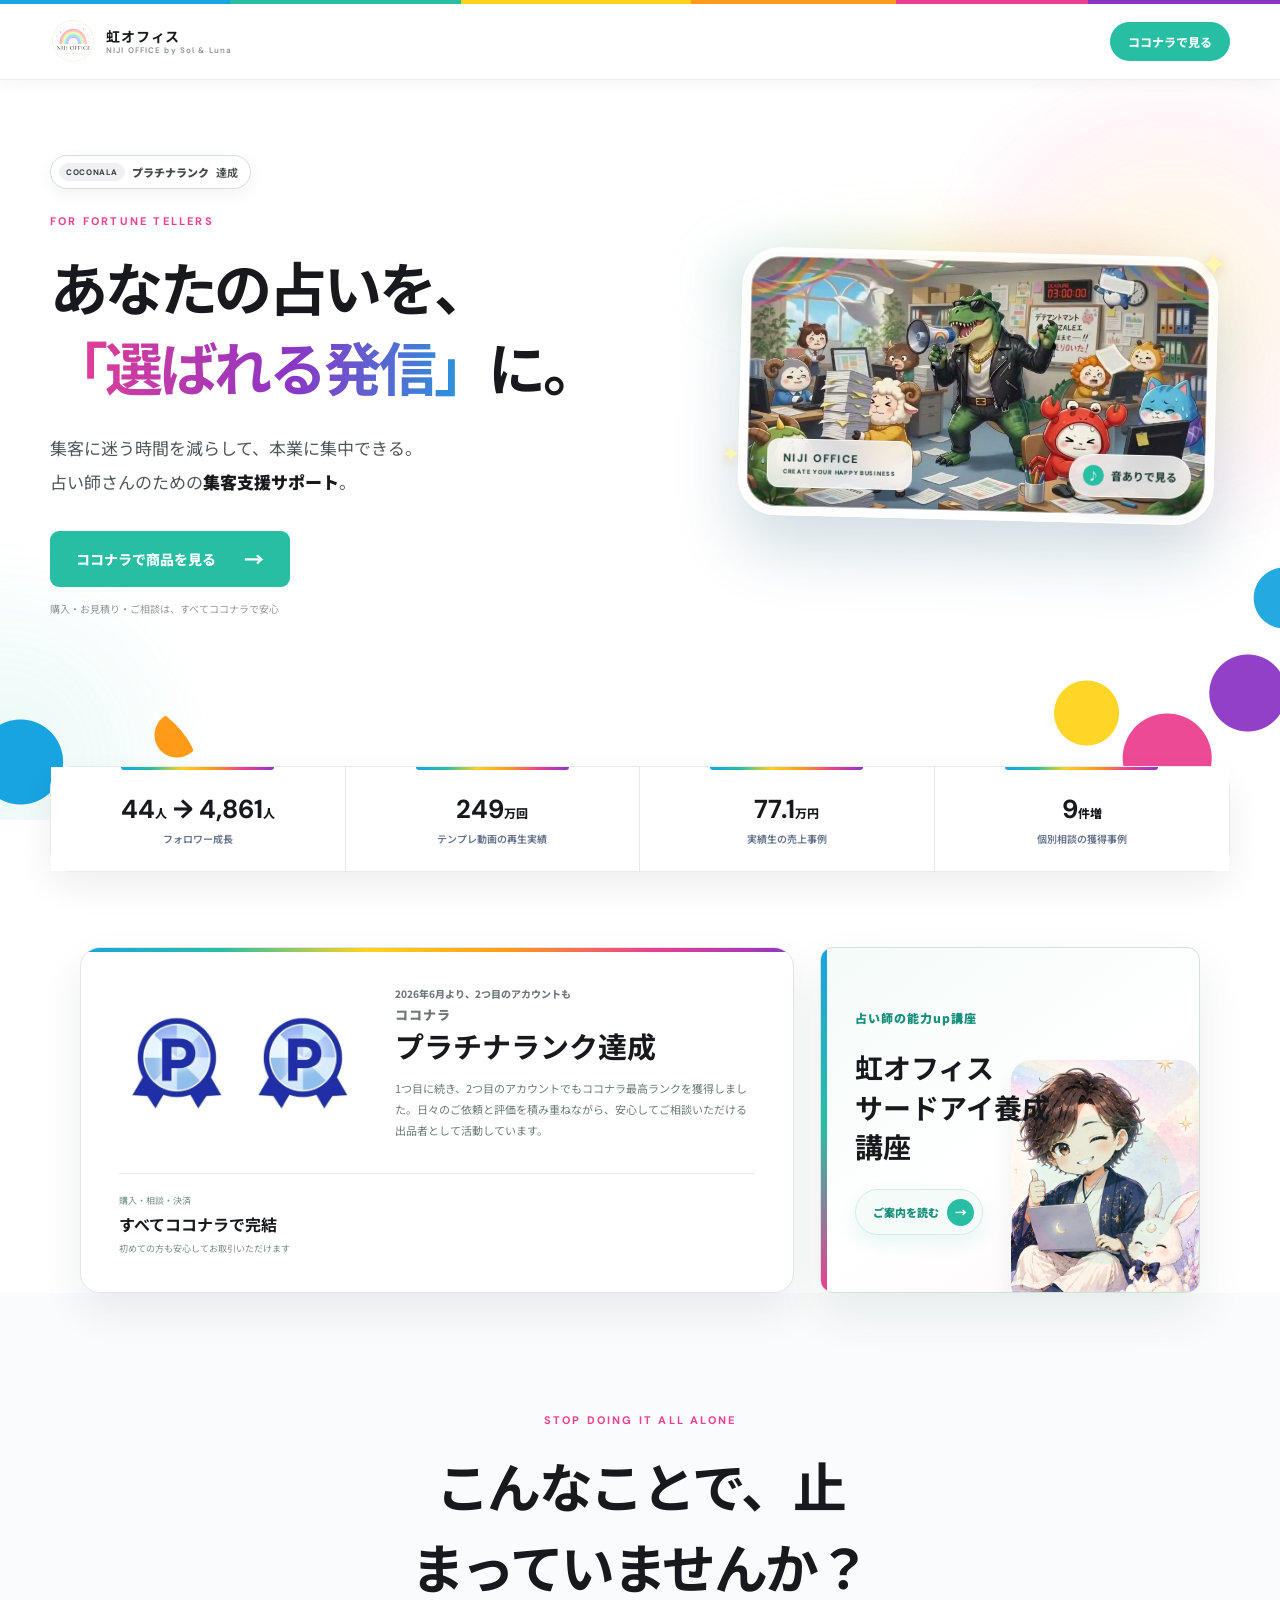
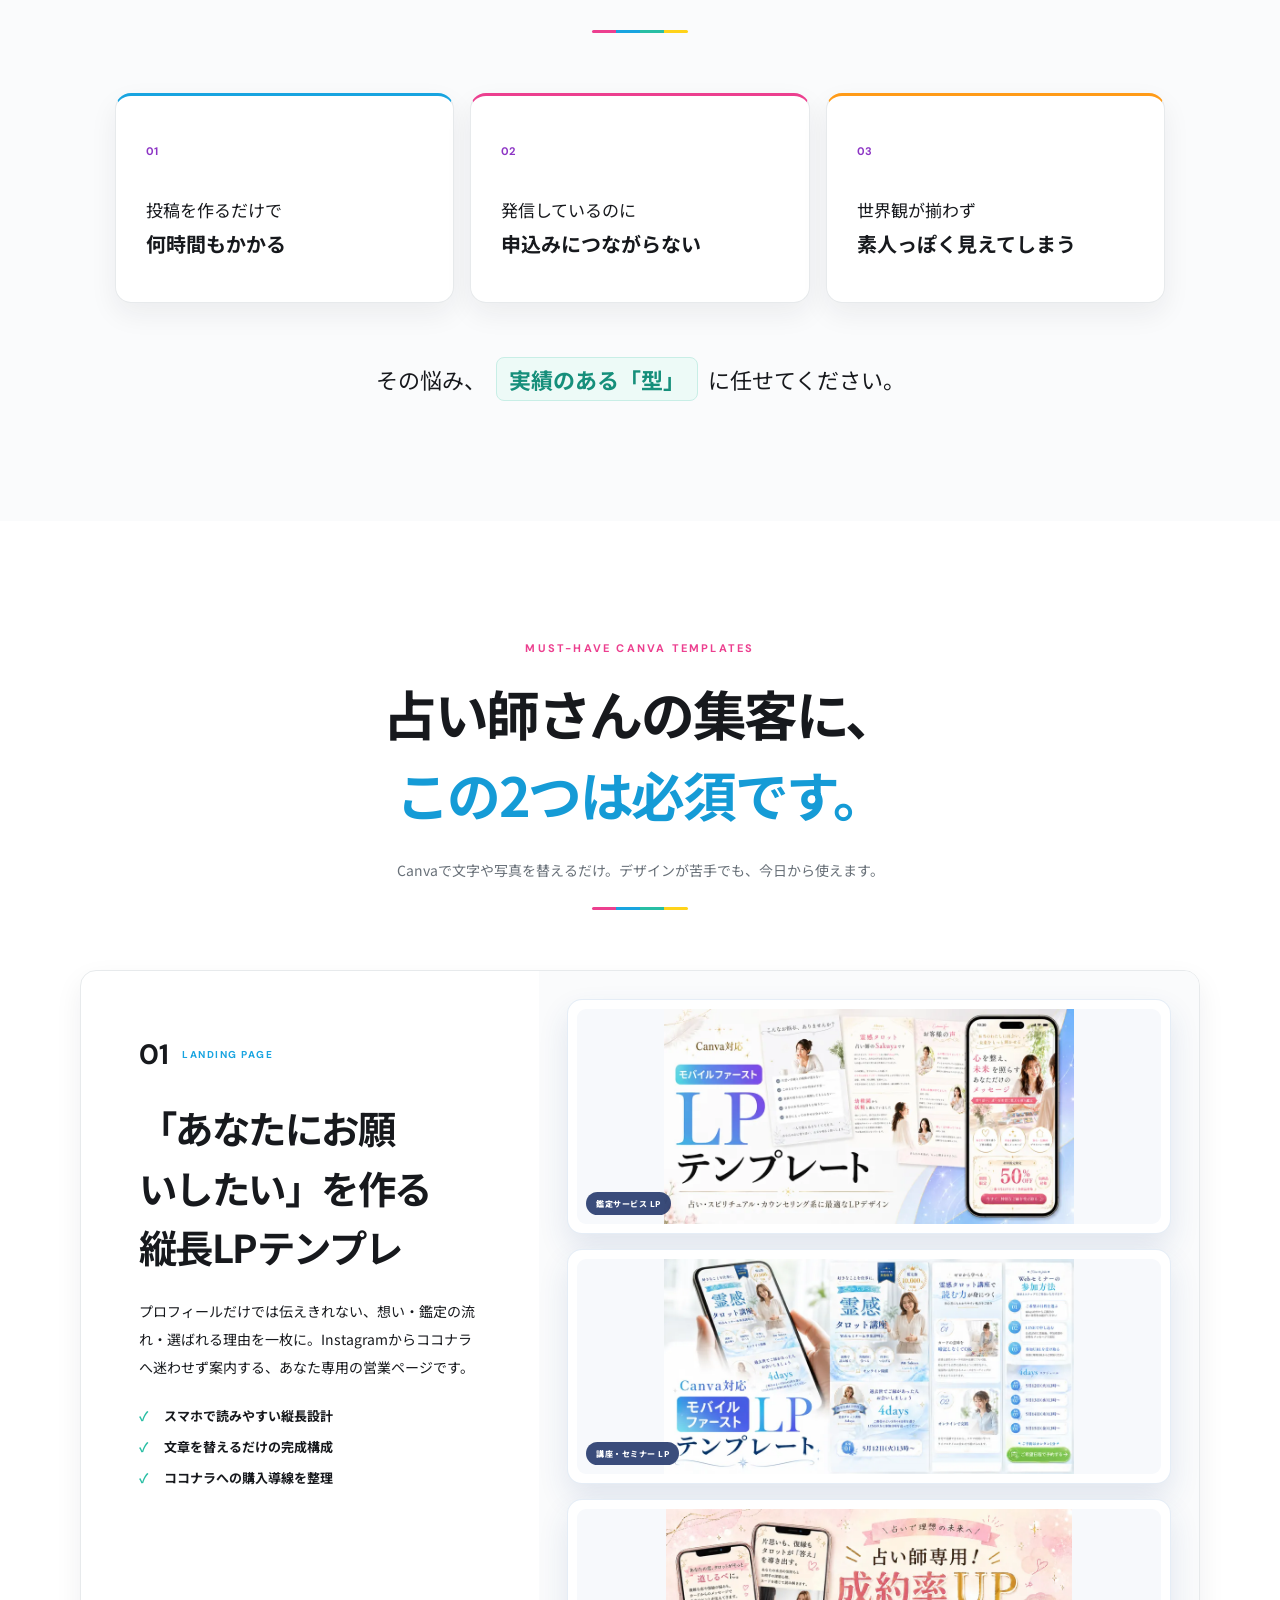
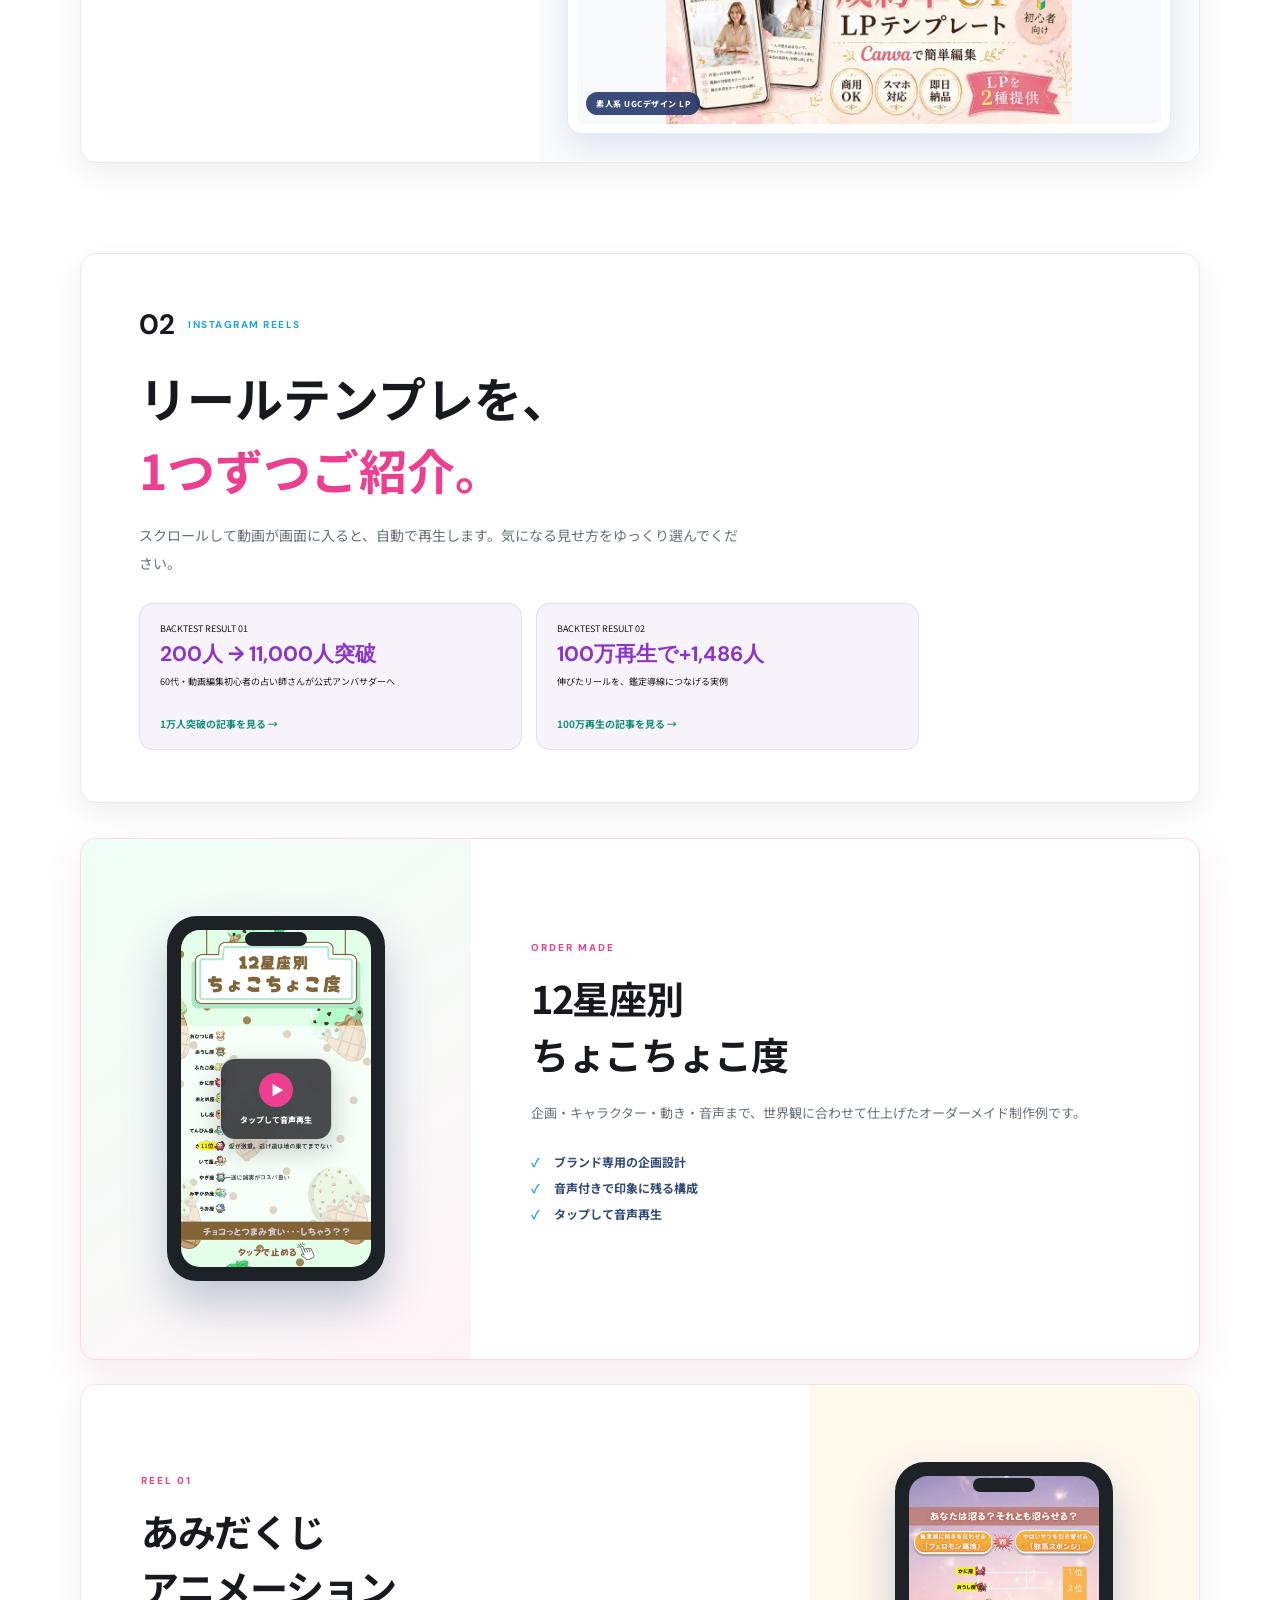
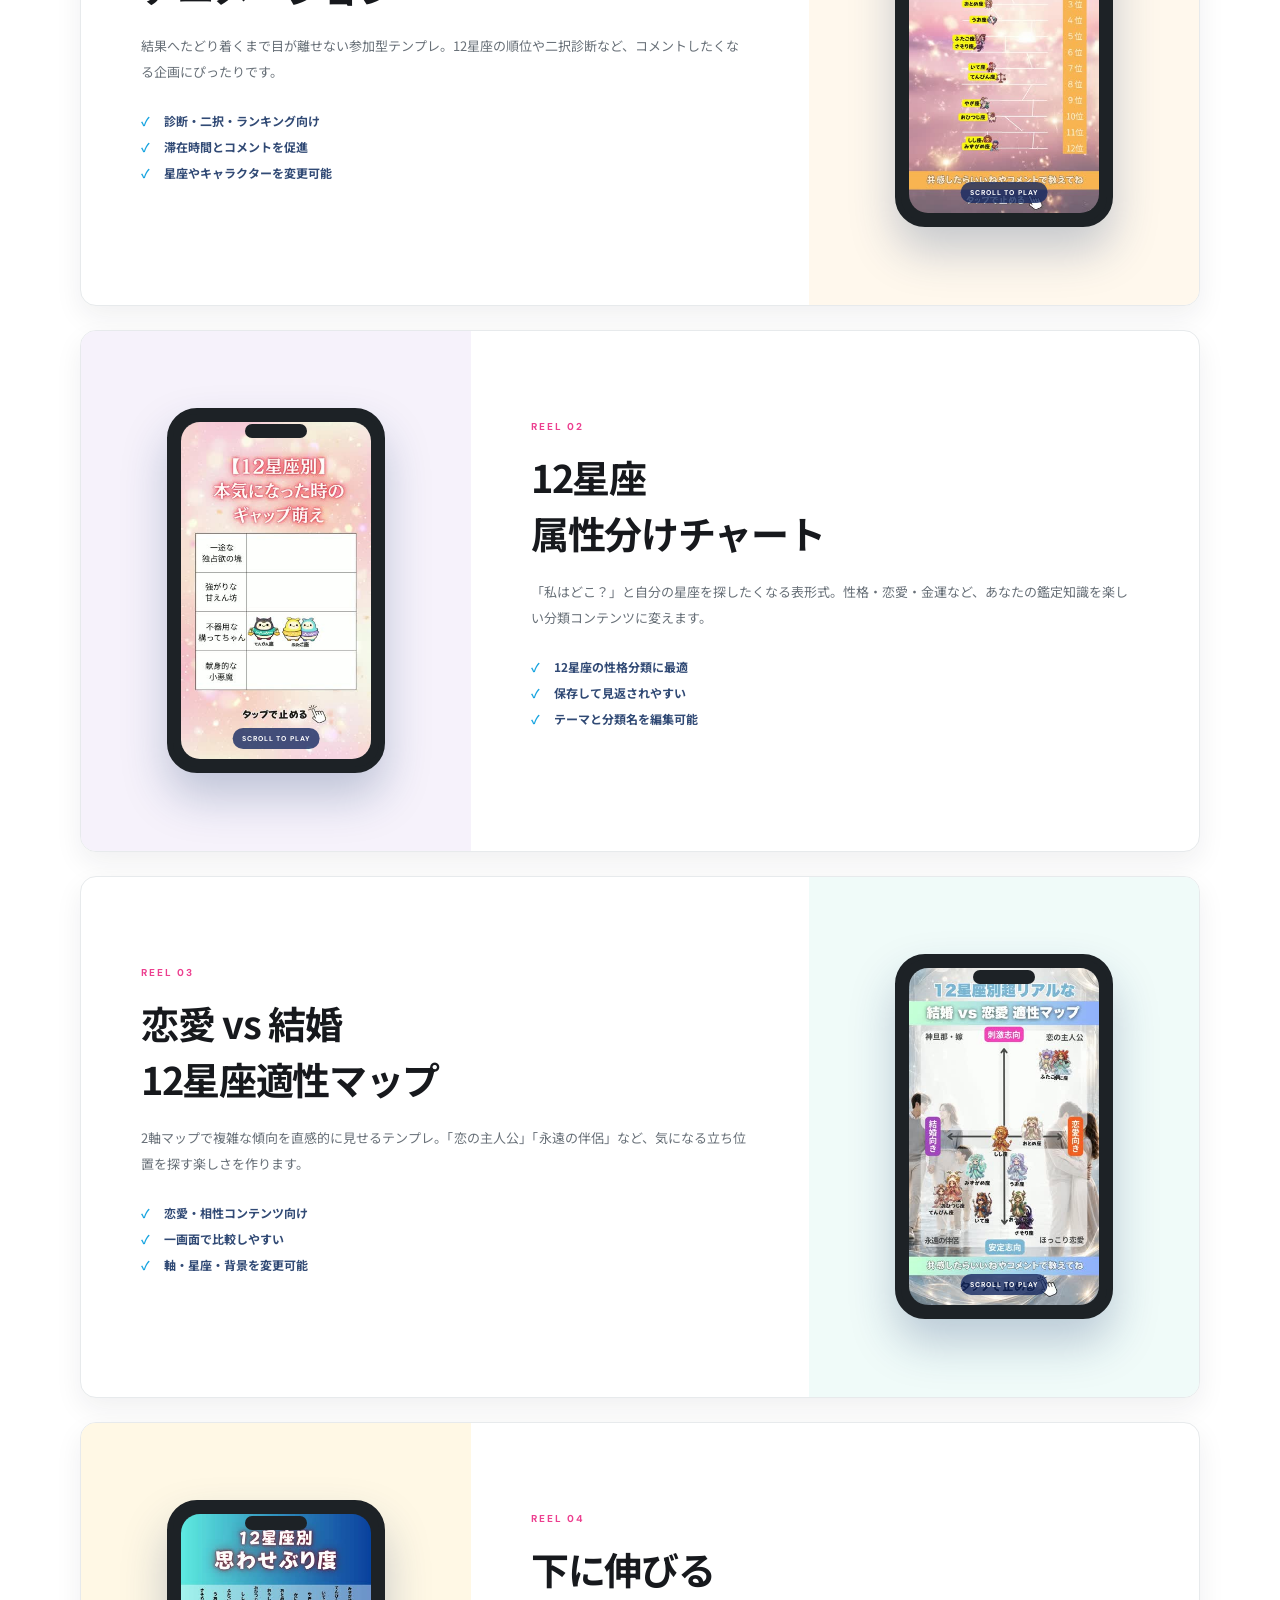
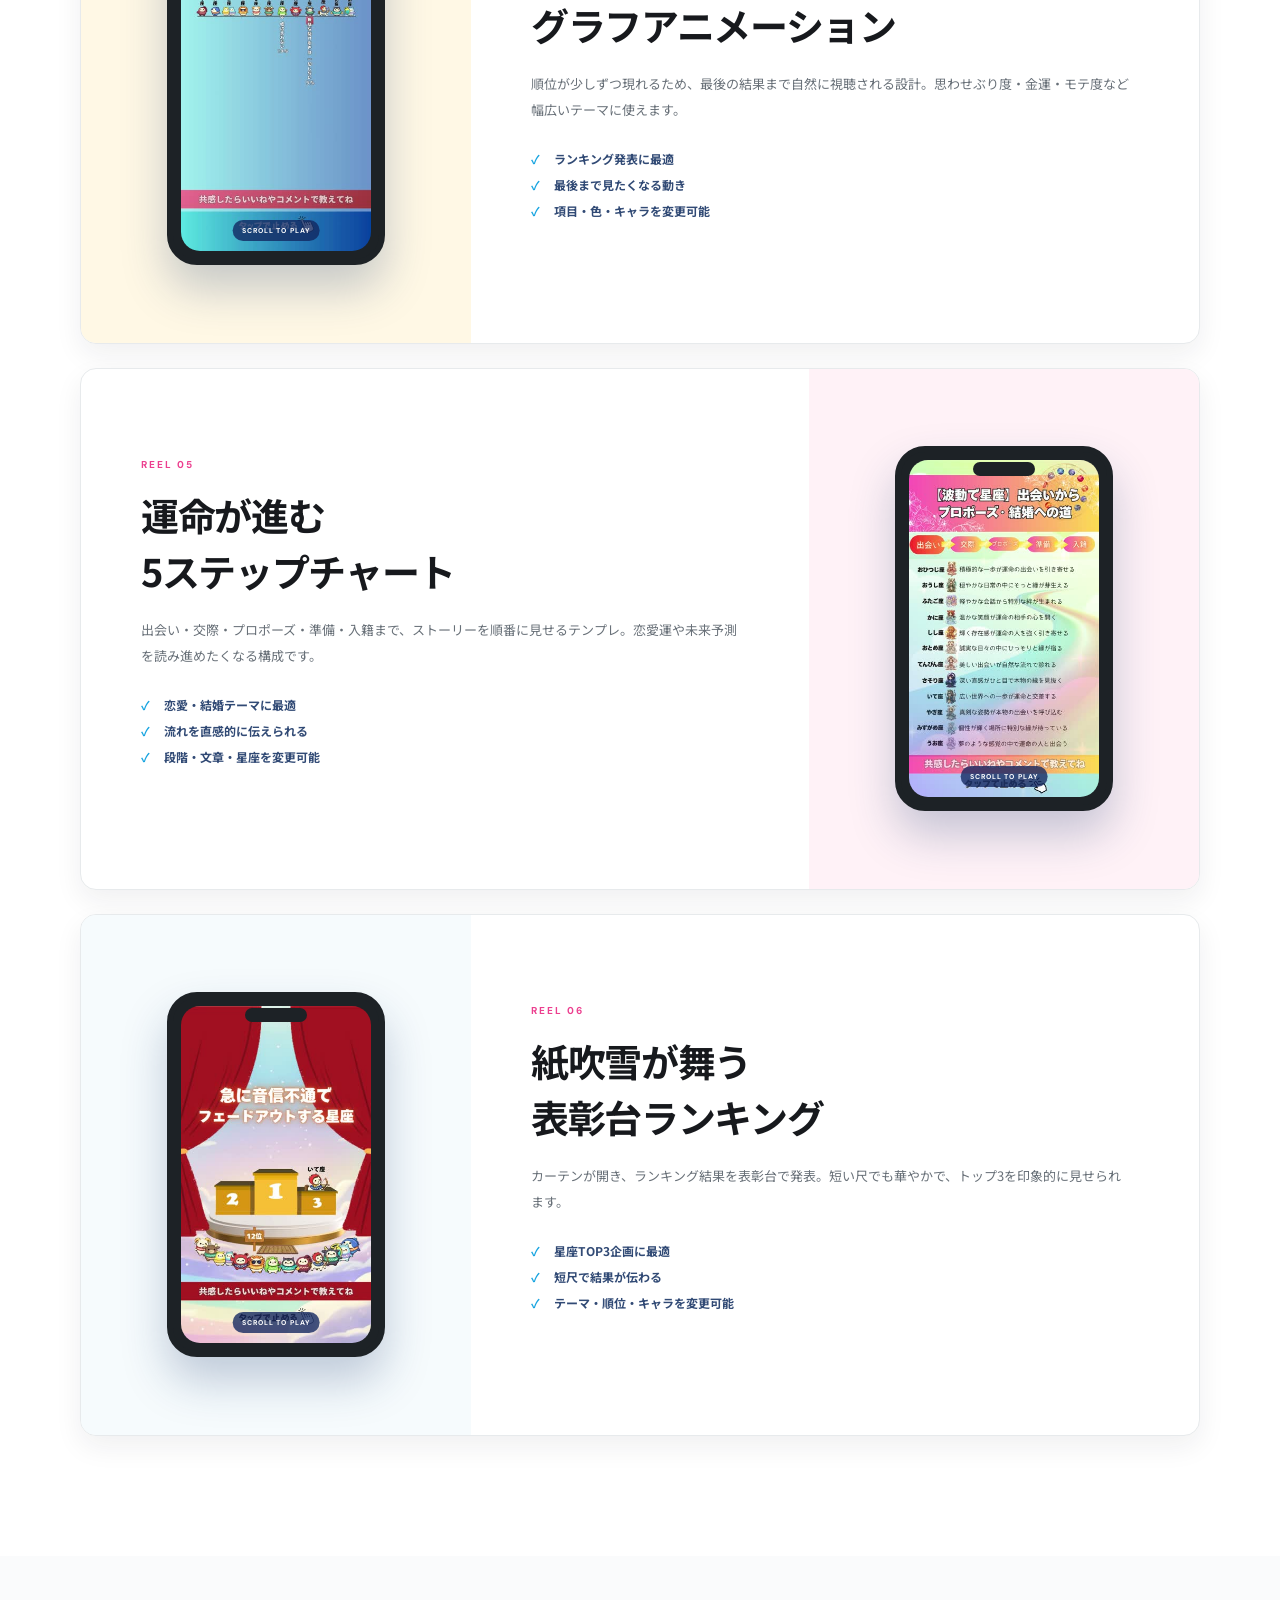
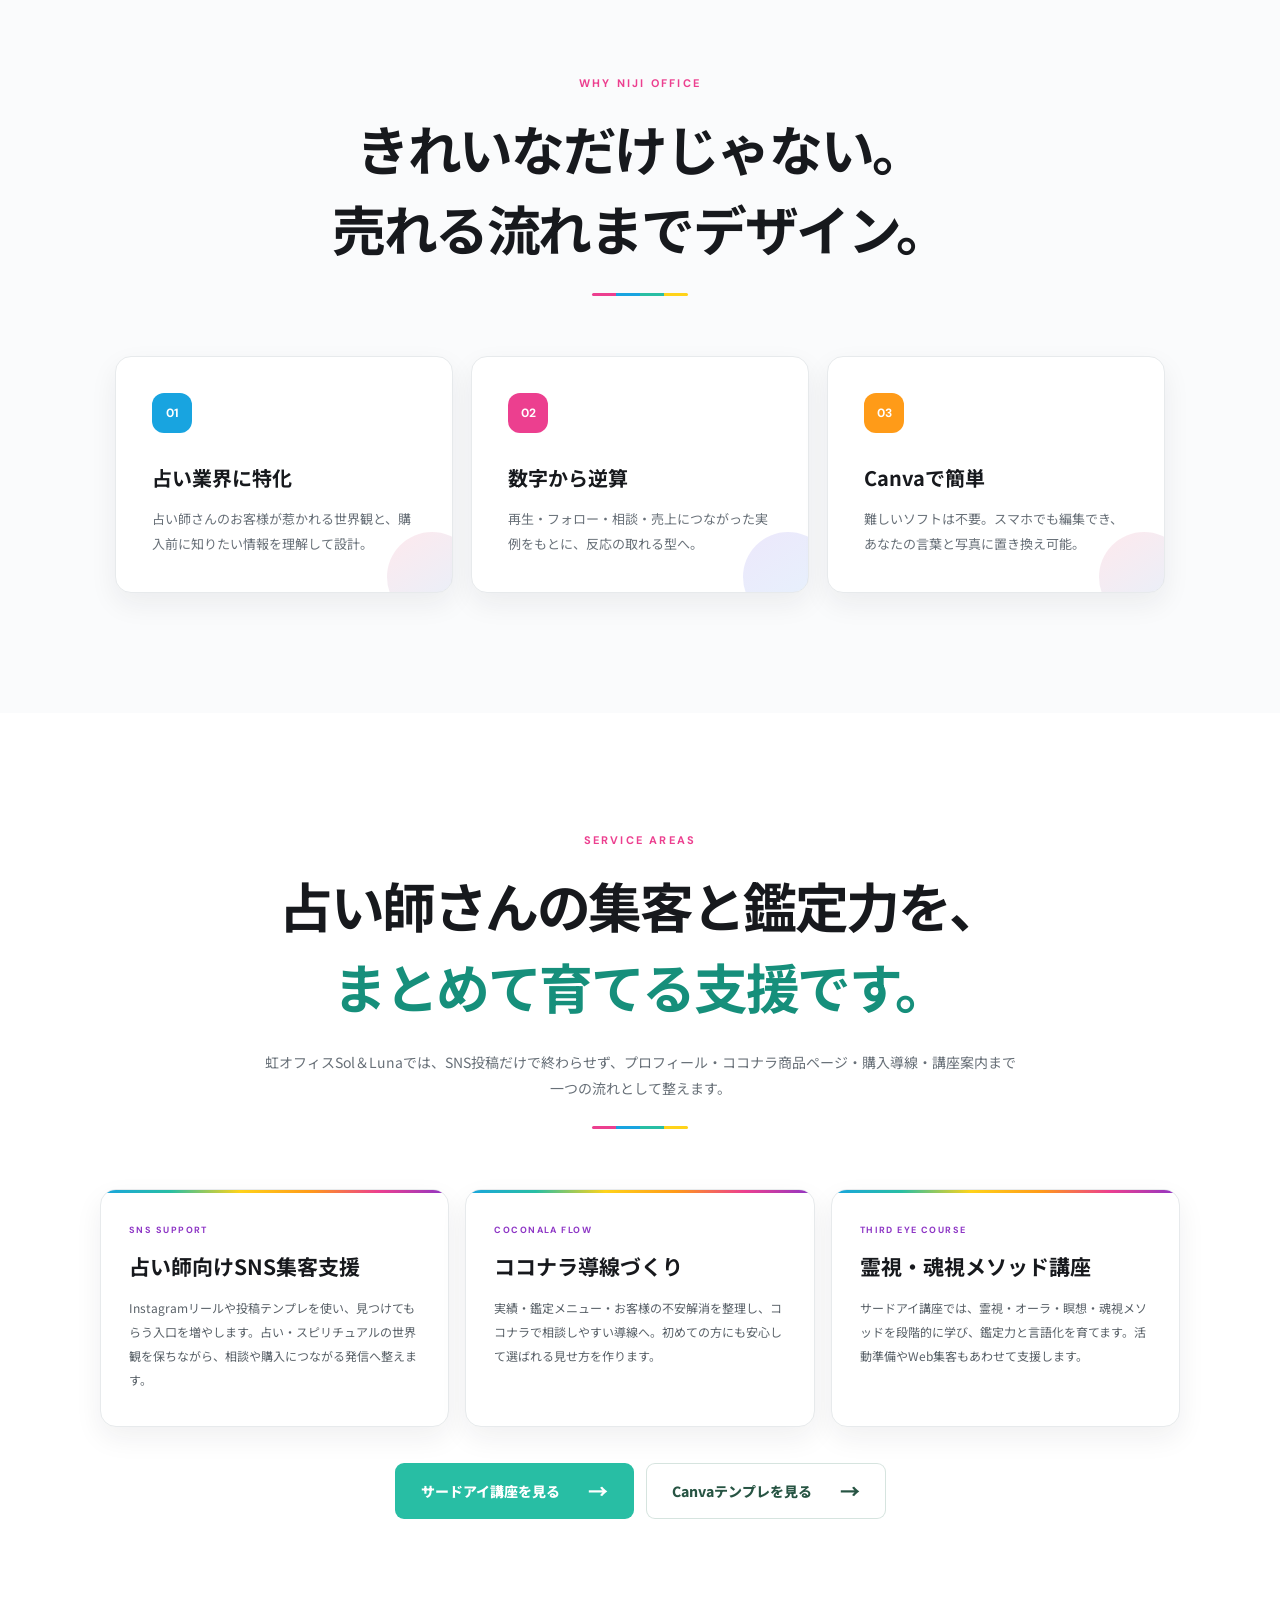
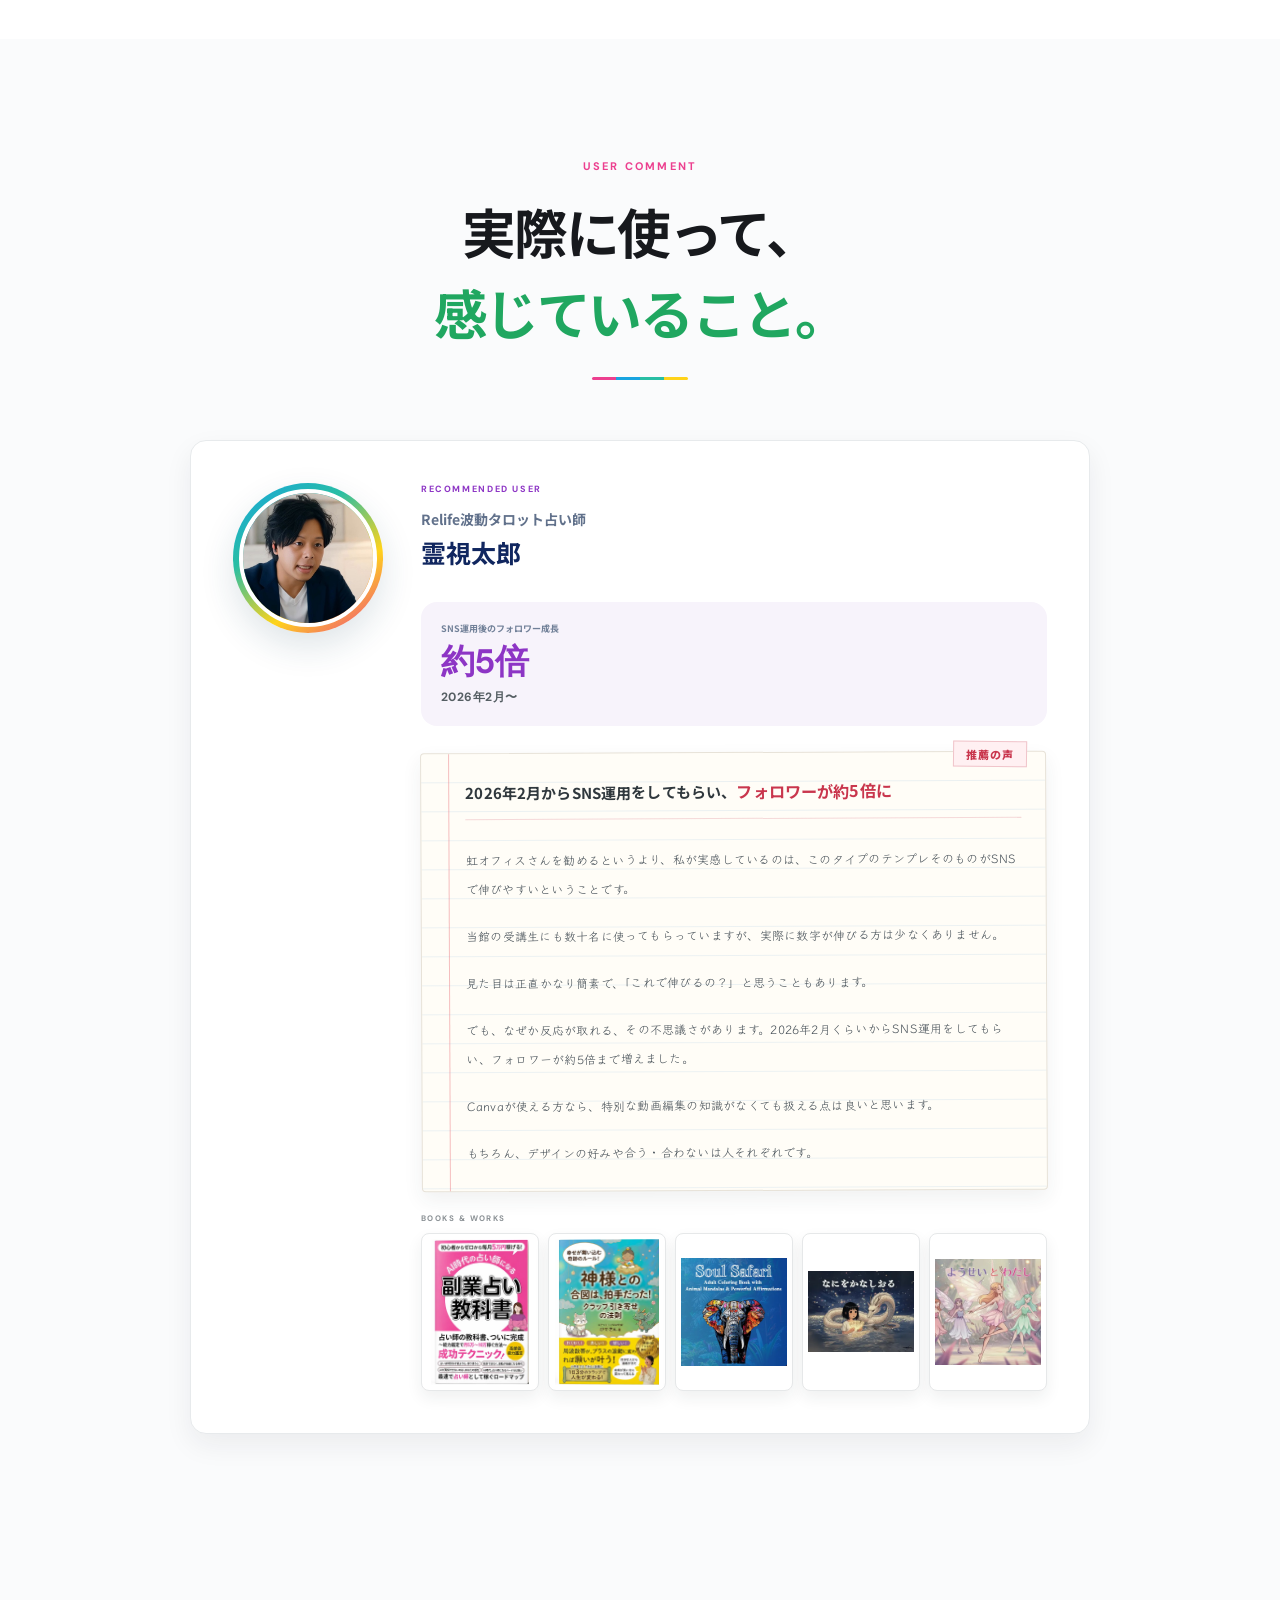
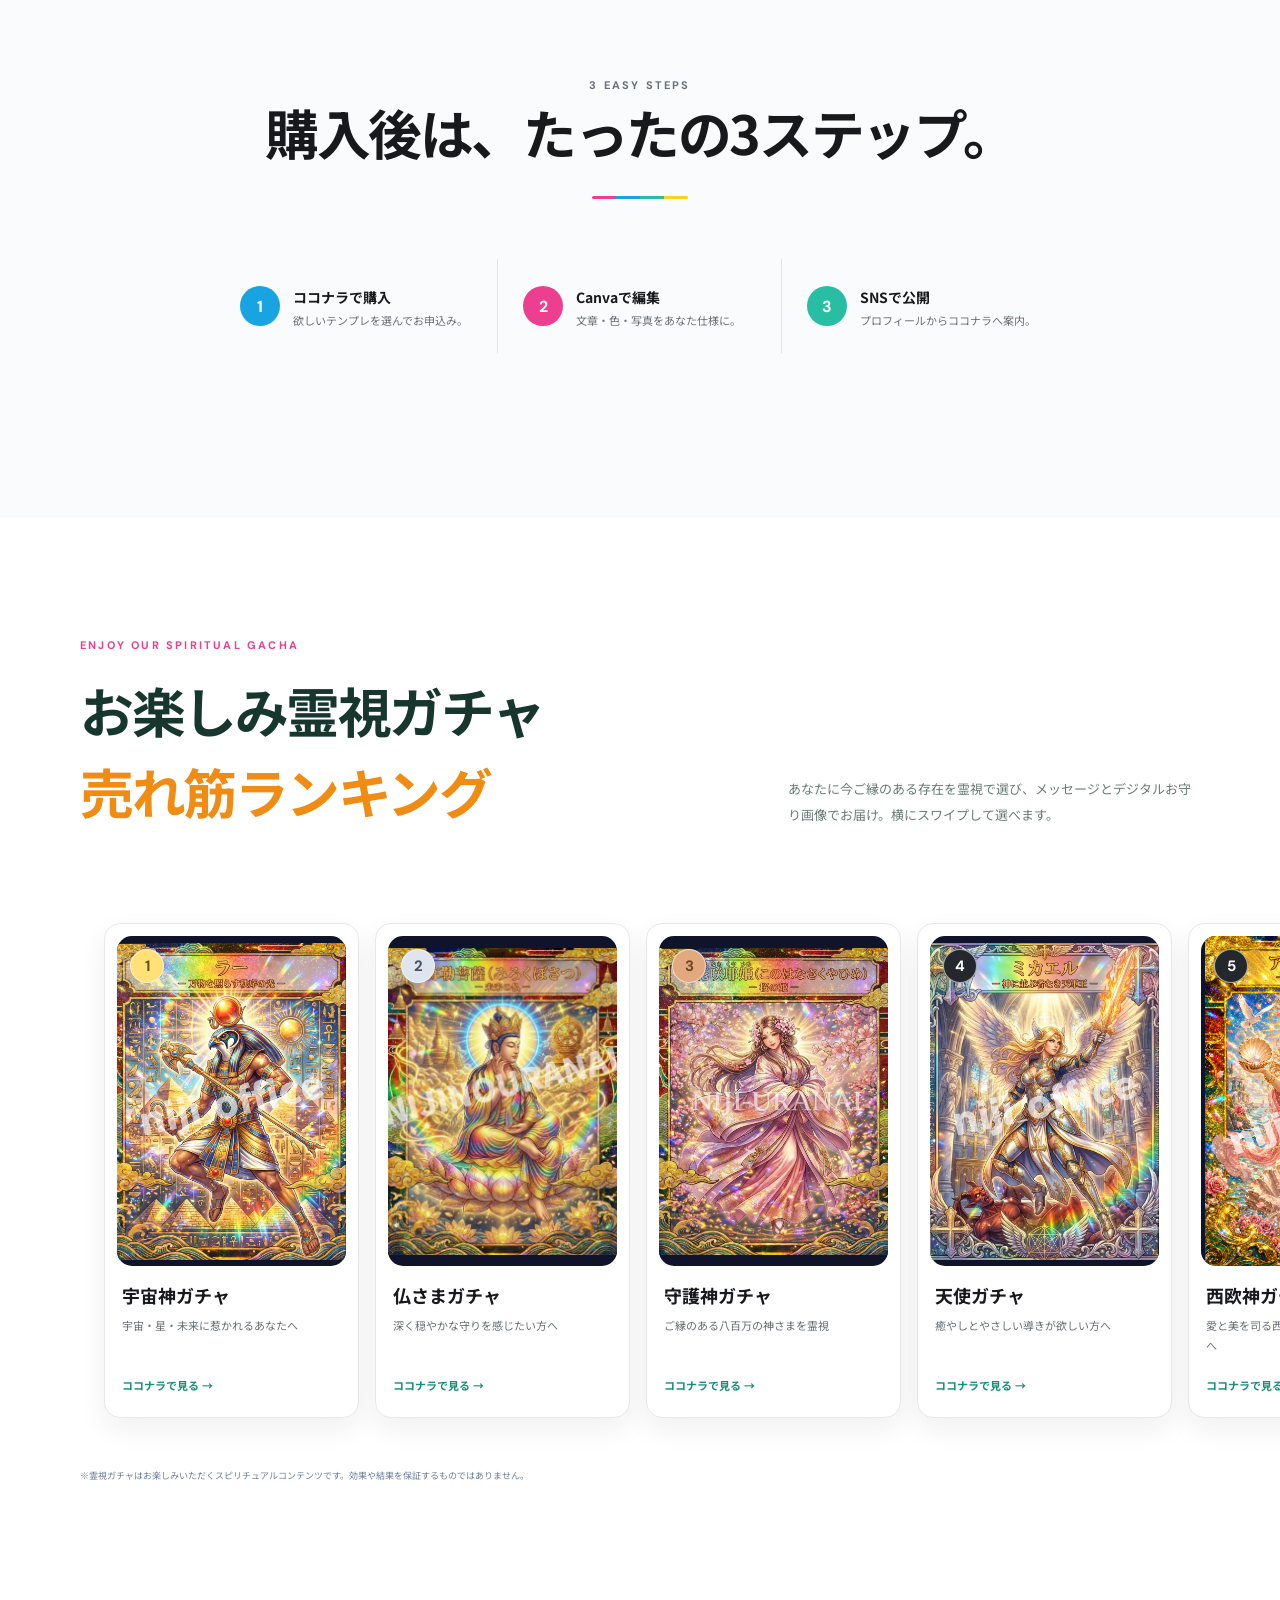
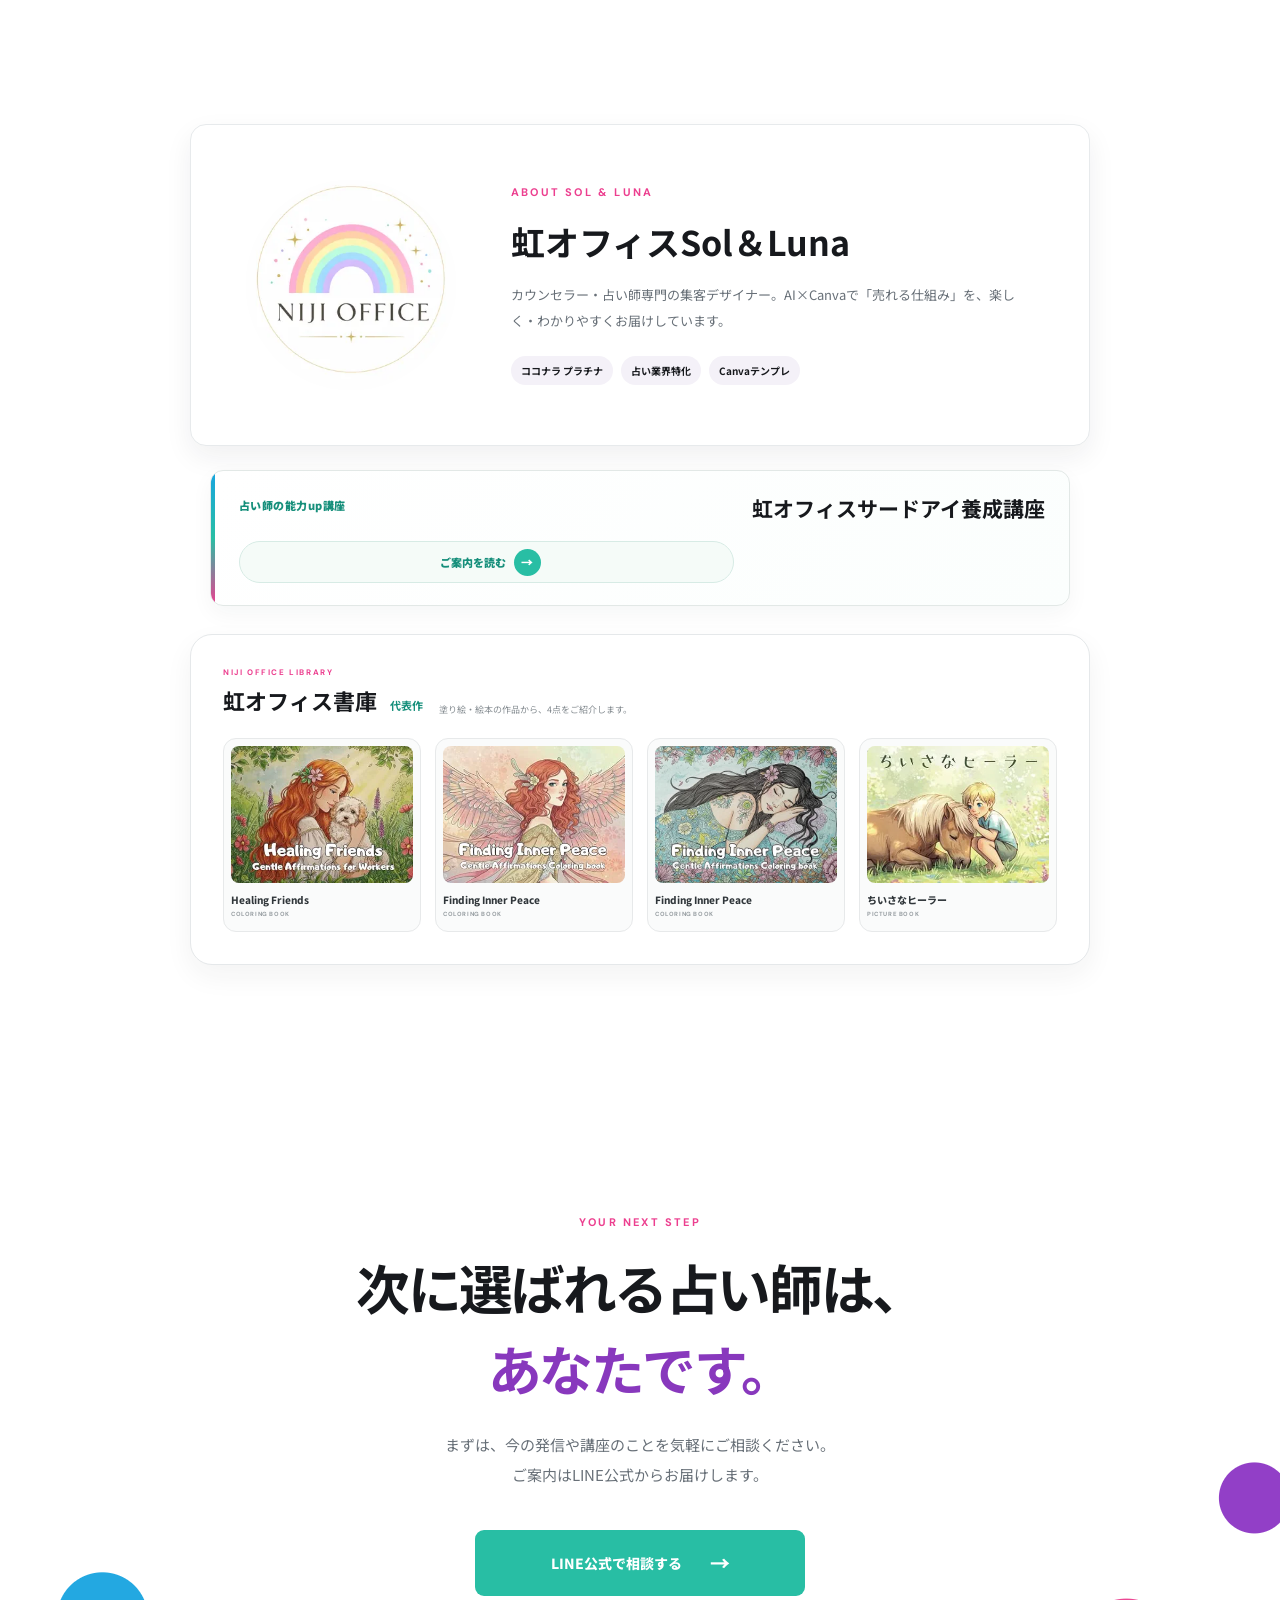
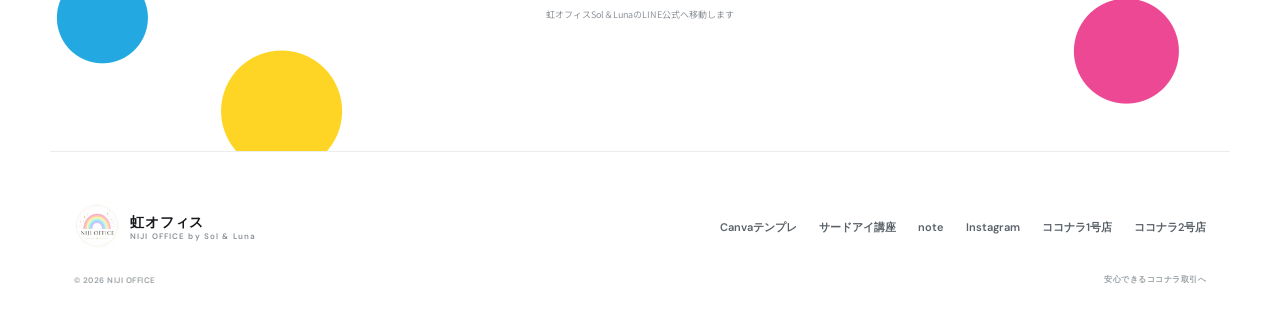
==== index.html @ c4098656 "Add Sol illustration to course card" ====
<!doctype html>
<html lang="ja">
<head>
  <meta charset="UTF-8">
  <meta name="viewport" content="width=device-width, initial-scale=1, viewport-fit=cover">
  <meta name="description" content="占い師・カウンセラー向けに、ココナラ導線、SNSリール、Canvaテンプレ、霊視ガチャ、サードアイ講座まで支援する虹オフィスSol＆Lunaの公式サイト。">
  <meta name="theme-color" content="#28bea4">
  <link rel="canonical" href="https://nijioffice0104.github.io/nijioffice-official-site/">
  <meta property="og:title" content="虹オフィスSol＆Luna｜占い師の集客支援・Canvaテンプレ・霊視講座">
  <meta property="og:description" content="占い師さんのSNS集客、ココナラ導線、Canvaテンプレ、霊視ガチャ、サードアイ講座をまとめて案内する虹オフィス公式サイト。">
  <meta property="og:type" content="website">
  <meta property="og:url" content="https://nijioffice0104.github.io/nijioffice-official-site/">
  <meta property="og:site_name" content="虹オフィスSol＆Luna">
  <meta property="og:locale" content="ja_JP">
  <meta property="og:image" content="https://nijioffice0104.github.io/nijioffice-official-site/assets/og-image-v2.png">
  <meta property="og:image:width" content="1200">
  <meta property="og:image:height" content="630">
  <meta property="og:image:alt" content="虹オフィスSol＆Luna｜占い師の集客支援とCanvaテンプレ">
  <meta name="twitter:card" content="summary_large_image">
  <meta name="twitter:title" content="虹オフィスSol＆Luna｜占い師の集客支援・Canvaテンプレ・霊視講座">
  <meta name="twitter:description" content="占い師さんのSNS集客、ココナラ導線、Canvaテンプレ、霊視ガチャ、サードアイ講座を案内します。">
  <meta name="twitter:image" content="https://nijioffice0104.github.io/nijioffice-official-site/assets/og-image-v2.png">
  <title>虹オフィスSol＆Luna｜占い師の集客支援・Canvaテンプレ・霊視講座</title>
  <link rel="icon" href="assets/favicon.png" type="image/png">
  <link rel="apple-touch-icon" href="assets/favicon.png">
  <link rel="manifest" href="site.webmanifest">
  <link rel="preconnect" href="https://fonts.googleapis.com">
  <link rel="preconnect" href="https://fonts.gstatic.com" crossorigin>
  <link href="https://fonts.googleapis.com/css2?family=DM+Sans:wght@600;700&family=Klee+One:wght@400;600&family=Noto+Sans+JP:wght@400;500;600;700;800;900&display=swap" rel="stylesheet">
  <link rel="stylesheet" href="styles.css?v=20260830-11">
  <script defer src="app.js?v=20260623-2"></script>
  <script type="application/ld+json">
  {
    "@context": "https://schema.org",
    "@graph": [
      {
        "@type": "WebSite",
        "@id": "https://nijioffice0104.github.io/nijioffice-official-site/#website",
        "url": "https://nijioffice0104.github.io/nijioffice-official-site/",
        "name": "虹オフィスSol＆Luna",
        "inLanguage": "ja",
        "description": "占い師・カウンセラー向けの集客支援、Canvaテンプレ、霊視ガチャ、サードアイ講座を案内する公式サイトです。",
        "publisher": {
          "@id": "https://nijioffice0104.github.io/nijioffice-official-site/#organization"
        }
      },
      {
        "@type": ["Organization", "ProfessionalService"],
        "@id": "https://nijioffice0104.github.io/nijioffice-official-site/#organization",
        "name": "虹オフィスSol＆Luna",
        "alternateName": "NIJI OFFICE by Sol & Luna",
        "url": "https://nijioffice0104.github.io/nijioffice-official-site/",
        "logo": "https://nijioffice0104.github.io/nijioffice-official-site/assets/niji-office-logo.webp",
        "image": "https://nijioffice0104.github.io/nijioffice-official-site/assets/og-image-v2.png",
        "description": "カウンセラー・占い師専門の集客デザイナー。SNSリール、Canvaテンプレ、ココナラ導線、霊視講座を通じて活動を支援しています。",
        "areaServed": "JP",
        "sameAs": [
          "https://note.com/niji_office",
          "https://www.instagram.com/analia.o.tarot/",
          "https://coconala.com/users/5816432",
          "https://coconala.com/users/1907166"
        ],
        "makesOffer": [
          {
            "@type": "Offer",
            "itemOffered": {
              "@type": "Service",
              "name": "占い師向けCanva集客テンプレート",
              "serviceType": "Canvaテンプレート制作・販売"
            }
          },
          {
            "@type": "Offer",
            "itemOffered": {
              "@type": "Service",
              "name": "占い師向けSNS集客支援",
              "serviceType": "Instagramリール・ココナラ導線支援"
            }
          },
          {
            "@type": "Offer",
            "itemOffered": {
              "@type": "Course",
              "name": "虹オフィスサードアイ養成講座",
              "url": "https://nijioffice0104.github.io/nijioffice-official-site/third-eye-course/"
            }
          }
        ]
      },
      {
        "@type": "BreadcrumbList",
        "@id": "https://nijioffice0104.github.io/nijioffice-official-site/#breadcrumb",
        "itemListElement": [
          {
            "@type": "ListItem",
            "position": 1,
            "name": "TOP",
            "item": "https://nijioffice0104.github.io/nijioffice-official-site/"
          }
        ]
      }
    ]
  }
  </script>
</head>
<body>
  <div class="rainbow-bar" aria-hidden="true"></div>
  <header class="header">
    <a class="brand" href="#top" aria-label="虹オフィスSol＆Luna トップへ">
      <img src="assets/niji-office-logo.webp" alt="">
      <span><strong>虹オフィス</strong><small>NIJI OFFICE by Sol & Luna</small></span>
    </a>
    <a class="header-cta" href="https://coconala.com/users/5816432" target="_blank" rel="noopener">ココナラで見る</a>
  </header>

  <main id="top">
    <section class="hero">
      <div class="aurora aurora-a" aria-hidden="true"></div>
      <div class="aurora aurora-b" aria-hidden="true"></div>
      <div class="hero-inner">
        <div class="hero-copy reveal">
          <div class="rank-pill"><span>COCONALA</span><strong>プラチナランク</strong>達成</div>
          <p class="kicker">FOR FORTUNE TELLERS</p>
          <h1>あなたの占いを、<br><span class="hero-main-line"><em>「選ばれる発信」</em><span class="hero-particle">に。</span></span></h1>
          <p class="hero-lead">集客に迷う時間を減らして、<br class="sp-only">本業に集中できる。<br>占い師さんのための<strong>集客支援サポート</strong>。</p>
          <div class="hero-actions">
            <a class="button button-primary" href="https://coconala.com/users/5816432" target="_blank" rel="noopener">ココナラで商品を見る <span>→</span></a>
          </div>
          <p class="hero-note">購入・お見積り・ご相談は、すべてココナラで安心</p>
        </div>
        <div class="hero-visual hero-art reveal" data-delay="120">
          <div class="hero-art-frame">
            <video class="hero-art-video" autoplay muted loop playsinline preload="auto" poster="assets/hero/niji-office-workroom-video-poster.jpg" aria-label="虹オフィスの仲間たちが制作に取り組む、明るく活気あるワークルーム動画">
              <source src="assets/hero/niji-office-workroom-video.mp4?v=20260623-2" type="video/mp4">
            </video>
            <span class="hero-art-label"><b>NIJI OFFICE</b><small>CREATE YOUR HAPPY BUSINESS</small></span>
            <button class="hero-sound-toggle" type="button" aria-label="ヘッダー動画の音声をオンにする" aria-pressed="false"><span>♪</span><b>音ありで見る</b></button>
          </div>
          <span class="hero-art-spark hero-art-spark-a" aria-hidden="true">✦</span>
          <span class="hero-art-spark hero-art-spark-b" aria-hidden="true">✦</span>
        </div>
      </div>
    </section>

    <section class="proof" aria-label="実績">
      <div><strong>44<small>人</small> → 4,861<small>人</small></strong><span>フォロワー成長</span></div>
      <div><strong>249<small>万回</small></strong><span>テンプレ動画の再生実績</span></div>
      <div><strong>77.1<small>万円</small></strong><span>実績生の売上事例</span></div>
      <div><strong>9<small>件増</small></strong><span>個別相談の獲得事例</span></div>
    </section>

    <div class="platinum-course-layout">
      <section class="platinum-trust reveal" aria-label="ココナラ プラチナランク実績">
        <div class="platinum-badges" aria-label="ココナラ プラチナランクを2アカウントで達成">
          <div class="platinum-mark"><img src="assets/platinum/coconala-platinum-badge.jpg" alt="1つ目のアカウントのココナラ プラチナランクバッジ"></div>
          <div class="platinum-mark"><img src="assets/platinum/coconala-platinum-badge.jpg" alt="2つ目のアカウントのココナラ プラチナランクバッジ"></div>
        </div>
        <div class="platinum-copy"><p>2026年6月より、2つ目のアカウントも</p><h2><small>ココナラ</small><strong>プラチナランク達成</strong></h2><span>1つ目に続き、2つ目のアカウントでもココナラ最高ランクを獲得しました。日々のご依頼と評価を積み重ねながら、安心してご相談いただける出品者として活動しています。</span></div>
        <div class="platinum-route"><span>購入・相談・決済</span><strong>すべてココナラで完結</strong><small>初めての方も安心してお取引いただけます</small></div>
      </section>

      <a class="course-announce course-announce-after-platinum reveal" href="third-eye-course/" aria-label="虹オフィスサードアイ養成講座のご案内を読む">
        <span>占い師の能力up講座</span>
        <strong>虹オフィス<br>サードアイ養成講座</strong>
        <img class="course-announce-illustration" src="assets/illustrations/sol-course-card.png" alt="" loading="lazy" aria-hidden="true">
        <b><small>ご案内を読む</small><i>→</i></b>
      </a>
    </div>

    <section class="section problem">
      <div class="section-title reveal">
        <p class="kicker">STOP DOING IT ALL ALONE</p>
        <h2>こんなことで、<br class="sp-only">止まっていませんか？</h2>
      </div>
      <div class="problem-list">
        <article class="reveal"><span>01</span><p>投稿を作るだけで<br><strong>何時間もかかる</strong></p></article>
        <article class="reveal" data-delay="60"><span>02</span><p>発信しているのに<br><strong>申込みにつながらない</strong></p></article>
        <article class="reveal" data-delay="120"><span>03</span><p>世界観が揃わず<br><strong>素人っぽく見えてしまう</strong></p></article>
      </div>
      <div class="answer reveal"><span>その悩み、</span><strong>実績のある「型」</strong><span>に任せてください。</span></div>
    </section>

    <section class="section templates" id="templates">
      <div class="section-title reveal">
        <p class="kicker">MUST-HAVE CANVA TEMPLATES</p>
        <h2>占い師さんの集客に、<br><span>この2つは必須です。</span></h2>
        <p>Canvaで文字や写真を替えるだけ。デザインが苦手でも、今日から使えます。</p>
      </div>

      <article class="product product-lp reveal">
        <div class="product-copy">
          <p class="product-no">01 <span>LANDING PAGE</span></p>
          <h3>「あなたにお願いしたい」を作る<br><em>縦長LPテンプレ</em></h3>
          <p>プロフィールだけでは伝えきれない、想い・鑑定の流れ・選ばれる理由を一枚に。Instagramからココナラへ迷わせず案内する、あなた専用の営業ページです。</p>
          <ul><li>スマホで読みやすい縦長設計</li><li>文章を替えるだけの完成構成</li><li>ココナラへの購入導線を整理</li></ul>
        </div>
        <div class="product-visual lp-showcase">
          <figure><img src="assets/lp/fortune-lp-template.webp" alt="占い・スピリチュアル向けCanva LPテンプレート実例" loading="lazy"><figcaption>鑑定サービス LP</figcaption></figure>
          <figure><img src="assets/lp/course-lp-template.webp" alt="霊感タロット講座向けCanva LPテンプレート実例" loading="lazy"><figcaption>講座・セミナー LP</figcaption></figure>
          <figure><img src="assets/lp/ugc-lp-template.webp" alt="初心者向けの素人系UGCデザインLPテンプレート実例" loading="lazy"><figcaption>素人系 UGCデザイン LP</figcaption></figure>
        </div>
      </article>

      <div class="reel-intro reveal">
        <p class="product-no">02 <span>INSTAGRAM REELS</span></p>
        <h3>リールテンプレを、<br><em>1つずつご紹介。</em></h3>
        <p>スクロールして動画が画面に入ると、自動で再生します。気になる見せ方をゆっくり選んでください。</p>
        <div class="case-grid">
          <a class="case" href="https://note.com/niji_office/n/n86a67767d61f" target="_blank" rel="noopener"><small>BACKTEST RESULT 01</small><strong>200人 → 11,000人突破</strong><span>60代・動画編集初心者の占い師さんが公式アンバサダーへ</span><b>1万人突破の記事を見る →</b></a>
          <a class="case" href="https://note.com/niji_office/n/n5c0d0950af8a" target="_blank" rel="noopener"><small>BACKTEST RESULT 02</small><strong>100万再生で+1,486人</strong><span>伸びたリールを、鑑定導線につなげる実例</span><b>100万再生の記事を見る →</b></a>
        </div>
      </div>

      <div class="reel-catalog">
        <article class="reel-item reel-item-custom reveal">
          <div class="reel-preview"><div class="reel-phone sound-phone" role="button" tabindex="0" aria-label="タップして音声付き動画を再生"><video class="sound-reel" loop playsinline preload="metadata" poster="assets/reels/custom-order-poster.jpg" aria-label="12星座別ちょこちょこ度の音声付きオーダーメイド動画"><source src="assets/reels/custom-order.mp4?v=20260619-3" type="video/mp4"></video><span class="sound-play"><b>▶</b><small>タップして音声再生</small></span></div></div>
          <div class="reel-copy"><p class="reel-number">ORDER MADE</p><h3>12星座別<br>ちょこちょこ度</h3><p>企画・キャラクター・動き・音声まで、世界観に合わせて仕上げたオーダーメイド制作例です。</p><ul><li>ブランド専用の企画設計</li><li>音声付きで印象に残る構成</li><li>タップして音声再生</li></ul></div>
        </article>

        <article class="reel-item reveal">
          <div class="reel-preview"><div class="reel-phone"><video class="autoplay-reel" muted loop playsinline preload="none" poster="assets/reels/amida-poster.jpg" aria-label="あみだくじアニメーションのプレビュー"><source src="assets/reels/amida.mp4?v=20260618-9" type="video/mp4"></video><span class="playing-label">SCROLL TO PLAY</span></div></div>
          <div class="reel-copy"><p class="reel-number">REEL 01</p><h3>あみだくじ<br>アニメーション</h3><p>結果へたどり着くまで目が離せない参加型テンプレ。12星座の順位や二択診断など、コメントしたくなる企画にぴったりです。</p><ul><li>診断・二択・ランキング向け</li><li>滞在時間とコメントを促進</li><li>星座やキャラクターを変更可能</li></ul></div>
        </article>

        <article class="reel-item reveal">
          <div class="reel-preview"><div class="reel-phone"><video class="autoplay-reel" muted loop playsinline preload="none" poster="assets/reels/attribute-table-poster.jpg" aria-label="属性分け表アニメーションのプレビュー"><source src="assets/reels/attribute-table.mp4?v=20260618-9" type="video/mp4"></video><span class="playing-label">SCROLL TO PLAY</span></div></div>
          <div class="reel-copy"><p class="reel-number">REEL 02</p><h3>12星座<br>属性分けチャート</h3><p>「私はどこ？」と自分の星座を探したくなる表形式。性格・恋愛・金運など、あなたの鑑定知識を楽しい分類コンテンツに変えます。</p><ul><li>12星座の性格分類に最適</li><li>保存して見返されやすい</li><li>テーマと分類名を編集可能</li></ul></div>
        </article>

        <article class="reel-item reveal">
          <div class="reel-preview"><div class="reel-phone"><video class="autoplay-reel" muted loop playsinline preload="none" poster="assets/reels/zodiac-map-poster.jpg" aria-label="12星座適性マップのプレビュー"><source src="assets/reels/zodiac-map.mp4?v=20260618-9" type="video/mp4"></video><span class="playing-label">SCROLL TO PLAY</span></div></div>
          <div class="reel-copy"><p class="reel-number">REEL 03</p><h3>恋愛 vs 結婚<br>12星座適性マップ</h3><p>2軸マップで複雑な傾向を直感的に見せるテンプレ。「恋の主人公」「永遠の伴侶」など、気になる立ち位置を探す楽しさを作ります。</p><ul><li>恋愛・相性コンテンツ向け</li><li>一画面で比較しやすい</li><li>軸・星座・背景を変更可能</li></ul></div>
        </article>

        <article class="reel-item reveal">
          <div class="reel-preview"><div class="reel-phone"><video class="autoplay-reel" muted loop playsinline preload="none" poster="assets/reels/growing-chart-poster.jpg" aria-label="下に伸びるグラフアニメーションのプレビュー"><source src="assets/reels/growing-chart.mp4?v=20260618-9" type="video/mp4"></video><span class="playing-label">SCROLL TO PLAY</span></div></div>
          <div class="reel-copy"><p class="reel-number">REEL 04</p><h3>下に伸びる<br>グラフアニメーション</h3><p>順位が少しずつ現れるため、最後の結果まで自然に視聴される設計。思わせぶり度・金運・モテ度など幅広いテーマに使えます。</p><ul><li>ランキング発表に最適</li><li>最後まで見たくなる動き</li><li>項目・色・キャラを変更可能</li></ul></div>
        </article>

        <article class="reel-item reveal">
          <div class="reel-preview"><div class="reel-phone"><video class="autoplay-reel" muted loop playsinline preload="none" poster="assets/reels/five-steps-poster.jpg" aria-label="5ステップアニメーションのプレビュー"><source src="assets/reels/five-steps.mp4?v=20260618-9" type="video/mp4"></video><span class="playing-label">SCROLL TO PLAY</span></div></div>
          <div class="reel-copy"><p class="reel-number">REEL 05</p><h3>運命が進む<br>5ステップチャート</h3><p>出会い・交際・プロポーズ・準備・入籍まで、ストーリーを順番に見せるテンプレ。恋愛運や未来予測を読み進めたくなる構成です。</p><ul><li>恋愛・結婚テーマに最適</li><li>流れを直感的に伝えられる</li><li>段階・文章・星座を変更可能</li></ul></div>
        </article>

        <article class="reel-item reveal">
          <div class="reel-preview"><div class="reel-phone"><video class="autoplay-reel" muted loop playsinline preload="none" poster="assets/reels/podium-poster.jpg" aria-label="表彰台ランキングアニメーションのプレビュー"><source src="assets/reels/podium.mp4?v=20260618-9" type="video/mp4"></video><span class="playing-label">SCROLL TO PLAY</span></div></div>
          <div class="reel-copy"><p class="reel-number">REEL 06</p><h3>紙吹雪が舞う<br>表彰台ランキング</h3><p>カーテンが開き、ランキング結果を表彰台で発表。短い尺でも華やかで、トップ3を印象的に見せられます。</p><ul><li>星座TOP3企画に最適</li><li>短尺で結果が伝わる</li><li>テーマ・順位・キャラを変更可能</li></ul></div>
        </article>
      </div>
    </section>

    <section class="section why">
      <div class="section-title reveal"><p class="kicker">WHY NIJI OFFICE</p><h2 class="why-title"><span class="why-title-line">きれいなだけじゃない。</span><span class="why-title-line"><b>売れる流れ</b>までデザイン。</span></h2></div>
      <div class="why-grid">
        <article class="reveal"><b>01</b><h3>占い業界に特化</h3><p>占い師さんのお客様が惹かれる世界観と、購入前に知りたい情報を理解して設計。</p></article>
        <article class="reveal" data-delay="60"><b>02</b><h3>数字から逆算</h3><p>再生・フォロー・相談・売上につながった実例をもとに、反応の取れる型へ。</p></article>
        <article class="reveal" data-delay="120"><b>03</b><h3>Canvaで簡単</h3><p>難しいソフトは不要。スマホでも編集でき、あなたの言葉と写真に置き換え可能。</p></article>
      </div>
    </section>

    <section class="section seo-services" id="services">
      <div class="section-title reveal">
        <p class="kicker">SERVICE AREAS</p>
        <h2>占い師さんの集客と鑑定力を、<br><span>まとめて育てる支援です。</span></h2>
        <p>虹オフィスSol＆Lunaでは、SNS投稿だけで終わらせず、プロフィール・ココナラ商品ページ・購入導線・講座案内まで一つの流れとして整えます。</p>
      </div>
      <div class="seo-service-grid">
        <article class="reveal">
          <span>SNS SUPPORT</span>
          <h3>占い師向けSNS集客支援</h3>
          <p>Instagramリールや投稿テンプレを使い、見つけてもらう入口を増やします。占い・スピリチュアルの世界観を保ちながら、相談や購入につながる発信へ整えます。</p>
        </article>
        <article class="reveal" data-delay="60">
          <span>COCONALA FLOW</span>
          <h3>ココナラ導線づくり</h3>
          <p>実績・鑑定メニュー・お客様の不安解消を整理し、ココナラで相談しやすい導線へ。初めての方にも安心して選ばれる見せ方を作ります。</p>
        </article>
        <article class="reveal" data-delay="120">
          <span>THIRD EYE COURSE</span>
          <h3>霊視・魂視メソッド講座</h3>
          <p>サードアイ講座では、霊視・オーラ・瞑想・魂視メソッドを段階的に学び、鑑定力と言語化を育てます。活動準備やWeb集客もあわせて支援します。</p>
        </article>
      </div>
      <div class="seo-service-links reveal">
        <a class="button button-primary" href="third-eye-course/">サードアイ講座を見る <span>→</span></a>
        <a class="button button-ghost" href="#templates">Canvaテンプレを見る <span>→</span></a>
      </div>
    </section>

    <section class="section voices" id="voices">
      <div class="section-title reveal">
        <p class="kicker">USER COMMENT</p>
        <h2>実際に使って、<br><span>感じていること。</span></h2>
      </div>
      <div class="hide-endorsement reveal">
        <div class="hide-photo"><img src="assets/voices/relife-hide-portrait.jpg" alt="霊視太郎さん" loading="lazy"></div>
        <div class="hide-profile">
          <p>RECOMMENDED USER</p>
          <h3>Relife波動タロット占い師<br><strong>霊視太郎</strong></h3>
          <div class="hide-growth"><span>SNS運用後のフォロワー成長</span><strong>約5倍</strong><small>2026年2月〜</small></div>
          <blockquote class="hide-comment">
            <h4>2026年2月からSNS運用をしてもらい、<strong>フォロワーが約5倍に</strong></h4>
            <p>虹オフィスさんを勧めるというより、私が実感しているのは、このタイプのテンプレそのものがSNSで伸びやすいということです。</p>
            <p>当館の受講生にも数十名に使ってもらっていますが、実際に数字が伸びる方は少なくありません。</p>
            <p>見た目は正直かなり簡素で、「これで伸びるの？」と思うこともあります。</p>
            <p>でも、なぜか反応が取れる、その不思議さがあります。2026年2月くらいからSNS運用をしてもらい、フォロワーが約5倍まで増えました。</p>
            <p>Canvaが使える方なら、特別な動画編集の知識がなくても扱える点は良いと思います。</p>
            <p>もちろん、デザインの好みや合う・合わないは人それぞれです。</p>
          </blockquote>
          <div class="recommended-books" aria-label="推薦者の著書・制作実績5冊">
            <p>BOOKS &amp; WORKS</p>
            <div>
              <figure><img src="assets/books/book-fukugyo-uranai.webp" alt="副業占い教科書" loading="lazy"></figure>
              <figure><img src="assets/books/book-kamisama.webp" alt="神様との合図は拍手だった" loading="lazy"></figure>
              <figure><img src="assets/books/book-soul-safari.webp" alt="Soul Safari" loading="lazy"></figure>
              <figure><img src="assets/books/book-naniwakanashi.webp" alt="なにをかなしおる" loading="lazy"></figure>
              <figure><img src="assets/books/book-yousei.webp" alt="ようせいとわたし" loading="lazy"></figure>
            </div>
          </div>
        </div>
      </div>
    </section>

    <section class="section steps">
      <div class="section-title reveal"><p class="kicker">3 EASY STEPS</p><h2>購入後は、たったの3ステップ。</h2></div>
      <ol>
        <li class="reveal"><span>1</span><div><strong>ココナラで購入</strong><p>欲しいテンプレを選んでお申込み。</p></div></li>
        <li class="reveal" data-delay="60"><span>2</span><div><strong>Canvaで編集</strong><p>文章・色・写真をあなた仕様に。</p></div></li>
        <li class="reveal" data-delay="120"><span>3</span><div><strong>SNSで公開</strong><p>プロフィールからココナラへ案内。</p></div></li>
      </ol>
    </section>

    <section class="section gacha" id="gacha">
      <div class="gacha-head reveal">
        <div><p class="kicker">ENJOY OUR SPIRITUAL GACHA</p><h2>お楽しみ霊視ガチャ<br><span>売れ筋ランキング</span></h2></div>
        <p>あなたに今ご縁のある存在を霊視で選び、メッセージとデジタルお守り画像でお届け。横にスワイプして選べます。</p>
      </div>
      <div class="gacha-track" aria-label="霊視ガチャ売れ筋ランキング">
        <a class="gacha-card rank-1" href="https://coconala.com/services/4067998" target="_blank" rel="noopener"><span class="medal">1</span><div class="gacha-art"><img src="assets/gacha/rank-1-ra.jpg" alt="宇宙神ガチャのラーのカバー画像" loading="lazy"></div><h3>宇宙神ガチャ</h3><p>宇宙・星・未来に惹かれるあなたへ</p><b class="card-link">ココナラで見る →</b></a>
        <a class="gacha-card rank-2" href="https://coconala.com/services/4174682" target="_blank" rel="noopener"><span class="medal">2</span><div class="gacha-art"><img src="assets/gacha/rank-2-miroku.webp" alt="仏さまガチャの弥勒菩薩のカバー画像" loading="lazy"></div><h3>仏さまガチャ</h3><p>深く穏やかな守りを感じたい方へ</p><b class="card-link">ココナラで見る →</b></a>
        <a class="gacha-card rank-3" href="https://coconala.com/services/4044121" target="_blank" rel="noopener"><span class="medal">3</span><div class="gacha-art"><img src="assets/gacha/rank-3-konohanasakuya.webp" alt="守護神ガチャの木花咲耶姫のカバー画像" loading="lazy"></div><h3>守護神ガチャ</h3><p>ご縁のある八百万の神さまを霊視</p><b class="card-link">ココナラで見る →</b></a>
        <a class="gacha-card" href="https://coconala.com/services/4067983" target="_blank" rel="noopener"><span class="medal">4</span><div class="gacha-art"><img src="assets/gacha/rank-4-michael.jpg" alt="天使ガチャのミカエルのカバー画像" loading="lazy"></div><h3>天使ガチャ</h3><p>癒やしとやさしい導きが欲しい方へ</p><b class="card-link">ココナラで見る →</b></a>
        <a class="gacha-card" href="https://coconala.com/users/5816432" target="_blank" rel="noopener"><span class="medal">5</span><div class="gacha-art"><img src="assets/gacha/rank-5-aphrodite.webp" alt="西欧神ガチャのアフロディーテのカバー画像" loading="lazy"></div><h3>西欧神ガチャ</h3><p>愛と美を司る西欧神とのご縁を知りたい方へ</p><b class="card-link">ココナラで見る →</b></a>
        <a class="gacha-card gacha-new" href="https://coconala.com/services/4228674?ref=profile_top_service" target="_blank" rel="noopener"><span class="medal medal-new">NEW</span><div class="gacha-art"><img src="assets/gacha/money-god-ganesha.webp" alt="金運神相性ガチャのガネーシャのカバー画像" loading="lazy"></div><h3>金運神相性ガチャ</h3><p>成功と豊穣を宿す金運神との相性を知りたい方へ</p><b class="card-link">ココナラで見る →</b></a>
      </div>
      <p class="swipe-hint">← SWIPE →</p>
      <p class="disclaimer">※霊視ガチャはお楽しみいただくスピリチュアルコンテンツです。効果や結果を保証するものではありません。</p>
    </section>

    <section class="section profile">
      <div class="profile-card reveal">
        <img src="assets/niji-office-logo.webp" alt="虹オフィスのロゴ" loading="lazy">
        <div><p class="kicker">ABOUT SOL &amp; LUNA</p><h2>虹オフィスSol＆Luna</h2><p>カウンセラー・占い師専門の集客デザイナー。AI×Canvaで「売れる仕組み」を、楽しく・わかりやすくお届けしています。</p><div class="profile-badges"><span>ココナラ プラチナ</span><span>占い業界特化</span><span>Canvaテンプレ</span></div></div>
      </div>
      <a class="course-announce" href="third-eye-course/" aria-label="虹オフィスサードアイ養成講座のご案内を読む">
        <span>占い師の能力up講座</span>
        <strong>虹オフィスサードアイ養成講座</strong>
        <b><small>ご案内を読む</small><i>→</i></b>
      </a>
      <div class="profile-library reveal" aria-label="虹オフィスの代表作4点">
        <div class="library-heading"><p>NIJI OFFICE LIBRARY</p><h3>虹オフィス書庫 <span>代表作</span></h3><small>塗り絵・絵本の作品から、4点をご紹介します。</small></div>
        <div class="library-grid">
          <figure><img src="assets/library/healing-friends.webp" alt="Healing Friends" loading="lazy"><figcaption>Healing Friends<small>COLORING BOOK</small></figcaption></figure>
          <figure><img src="assets/library/finding-inner-peace-angel.webp" alt="Finding Inner Peace 天使" loading="lazy"><figcaption>Finding Inner Peace<small>COLORING BOOK</small></figcaption></figure>
          <figure><img src="assets/library/finding-inner-peace-floral.webp" alt="Finding Inner Peace 花と女性" loading="lazy"><figcaption>Finding Inner Peace<small>COLORING BOOK</small></figcaption></figure>
          <figure><img src="assets/library/chiisana-healer.webp" alt="ちいさなヒーラー" loading="lazy"><figcaption>ちいさなヒーラー<small>PICTURE BOOK</small></figcaption></figure>
        </div>
      </div>
    </section>

    <section class="final-cta">
      <div class="reveal">
        <p class="kicker">YOUR NEXT STEP</p>
        <h2>次に選ばれる占い師は、<br><span>あなたです。</span></h2>
        <p>まずは、今の発信や講座のことを気軽にご相談ください。<br>ご案内はLINE公式からお届けします。</p>
        <a class="button button-primary button-large" href="https://lin.ee/V6x6pLY" target="_blank" rel="noopener">LINE公式で相談する <span>→</span></a>
        <small>虹オフィスSol＆LunaのLINE公式へ移動します</small>
      </div>
    </section>
  </main>

  <footer class="site-footer" id="footer">
    <div class="footer-top"><a class="brand" href="#top"><img src="assets/niji-office-logo.webp" alt="" loading="lazy"><span><strong>虹オフィス</strong><small>NIJI OFFICE by Sol & Luna</small></span></a><nav aria-label="サイト内外リンク"><a href="#templates">Canvaテンプレ</a><a href="third-eye-course/">サードアイ講座</a><a href="https://note.com/niji_office" target="_blank" rel="noopener">note</a><a href="https://www.instagram.com/analia.o.tarot/" target="_blank" rel="noopener">Instagram</a><a href="https://coconala.com/users/5816432" target="_blank" rel="noopener">ココナラ1号店</a><a href="https://coconala.com/users/1907166" target="_blank" rel="noopener">ココナラ2号店</a></nav></div>
    <div class="footer-bottom"><small>© <span id="year"></span> NIJI OFFICE</small><span>安心できるココナラ取引へ</span></div>
  </footer>
</body>
</html>
---- styles.css ----
:root{--ink:#18232a;--muted:#66727b;--cream:#fffaf2;--pink:#ff6fa8;--pink2:#ff92be;--purple:#8f79e8;--blue:#70c8f3;--mint:#73d8c5;--yellow:#ffd96b;--gold:#bd9131;--line:rgba(24,35,42,.12);--shadow:0 22px 60px rgba(56,45,70,.13)}
*{box-sizing:border-box}html{scroll-behavior:smooth;scroll-padding-top:86px}body{margin:0;color:var(--ink);font-family:"Noto Sans JP",sans-serif;background:#fff;overflow-x:hidden}a{color:inherit;text-decoration:none}img{display:block;max-width:100%}button,a{-webkit-tap-highlight-color:transparent}.rainbow-bar{position:fixed;z-index:120;top:0;left:0;width:100%;height:4px;background:linear-gradient(90deg,#ff83b8,#ffbd7e,#ffe576,#83dfc5,#79cbf4,#a88cf0)}
.header{position:fixed;z-index:100;top:4px;left:0;width:100%;height:76px;display:flex;align-items:center;justify-content:space-between;padding:0 max(24px,calc((100vw - 1180px)/2));background:rgba(255,255,255,.9);border-bottom:1px solid rgba(24,35,42,.07);backdrop-filter:blur(16px)}.brand{display:flex;align-items:center;gap:10px}.brand img{width:46px;height:46px;border-radius:50%;object-fit:cover}.brand span{display:flex;flex-direction:column;line-height:1.2}.brand strong{font-size:14px;letter-spacing:.06em}.brand small{font:600 8px "DM Sans";letter-spacing:.14em;color:#8a9298}.header-cta{padding:11px 18px;color:#fff;font-size:12px;font-weight:800;background:var(--ink);border-radius:100px;transition:.25s}.header-cta:hover{transform:translateY(-2px);background:#30404a}
.hero{position:relative;min-height:820px;padding:155px 24px 100px;background:linear-gradient(145deg,#fff 0%,#fff9fd 48%,#f5fbff 100%);overflow:hidden}.hero-inner{position:relative;z-index:2;max-width:1180px;margin:auto;display:grid;grid-template-columns:1.25fr 1fr;align-items:center;gap:45px}.aurora{position:absolute;border-radius:50%;filter:blur(4px);opacity:.6}.aurora-a{width:520px;height:520px;right:-150px;top:40px;background:radial-gradient(circle,rgba(255,224,118,.4),rgba(255,136,184,.12) 50%,transparent 70%)}.aurora-b{width:440px;height:440px;left:-220px;bottom:-160px;background:radial-gradient(circle,rgba(113,215,199,.25),transparent 70%)}.rank-pill{display:inline-flex;align-items:center;gap:7px;margin-bottom:25px;padding:7px 12px 7px 8px;border:1px solid rgba(189,145,49,.28);border-radius:100px;background:#fffdf7;color:#6d5827;font-size:11px;font-weight:600;box-shadow:0 8px 30px rgba(189,145,49,.08)}.rank-pill span{padding:4px 7px;border-radius:100px;background:linear-gradient(135deg,#d6b765,#a47722);color:#fff;font:700 8px "DM Sans";letter-spacing:.08em}.rank-pill strong{font-weight:900}.kicker{margin:0 0 18px;color:var(--pink);font:700 11px "DM Sans";letter-spacing:.2em}.hero h1{margin:0 0 25px;font-size:clamp(46px,4.7vw,58px);line-height:1.38;letter-spacing:-.055em}.hero-main-line{display:block;white-space:nowrap}.hero h1 em,.templates h2 span,.why h2 span,.gacha h2 span,.final-cta h2 span{font-style:normal;background:linear-gradient(100deg,#f45c9a,#8e78e6,#58bfe9);-webkit-background-clip:text;background-clip:text;color:transparent}.hero-lead{margin:0 0 32px;color:#43515a;font-size:17px;line-height:2}.hero-lead strong{color:var(--ink);font-weight:900}.hero-actions{display:flex;gap:12px;align-items:center}.button{min-height:56px;display:inline-flex;align-items:center;justify-content:center;gap:28px;padding:13px 25px;border:1px solid transparent;border-radius:14px;font-size:14px;font-weight:800;transition:.25s}.button span{font-size:20px;line-height:1}.button:hover{transform:translateY(-3px);box-shadow:0 14px 30px rgba(61,48,73,.15)}.button-primary{color:#fff;background:linear-gradient(105deg,#f45d9c,#9d77e9 55%,#5cc2ea)}.button-ghost{background:#fff;border-color:var(--line)}.button-dark{color:#fff;background:var(--ink)}.button-light{color:var(--ink);background:#fff}.hero-note{margin:14px 0 0;color:#899197;font-size:10px}.sp-only{display:none}
.hero-visual{position:relative;height:570px}.phone{position:absolute;width:260px;height:520px;padding:13px;border:8px solid #1d2630;border-radius:42px;background:#fff;box-shadow:0 30px 70px rgba(42,33,51,.2);transform:rotate(5deg)}.phone-main{right:38px;top:0;z-index:2}.phone-notch{position:absolute;z-index:2;top:9px;left:50%;width:82px;height:20px;border-radius:20px;background:#1d2630;transform:translateX(-50%)}.reel-demo{height:100%;display:flex;flex-direction:column;align-items:center;padding:75px 18px 25px;color:#fff;text-align:center;border-radius:28px;background:radial-gradient(circle at 30% 20%,#ffb3d2,transparent 30%),linear-gradient(160deg,#6651bd,#c55dac 55%,#f5aa83);overflow:hidden}.reel-demo small{font-weight:700;letter-spacing:.15em}.reel-demo>strong{margin:13px 0 22px;font-size:25px;line-height:1.45}.reel-demo ol{width:100%;margin:0;padding:0;list-style:none}.reel-demo li{display:flex;align-items:center;gap:10px;margin:7px 0;padding:8px 12px;border-radius:12px;background:rgba(255,255,255,.18);font-size:12px;text-align:left;backdrop-filter:blur(5px)}.reel-demo li b{display:grid;place-items:center;width:22px;height:22px;color:#7652a1;background:#fff;border-radius:50%}.reel-demo .swipe{margin-top:auto;font-size:9px}.lp-demo{position:absolute;z-index:1;left:2px;top:95px;width:225px;height:390px;padding:34px 25px;border-radius:8px;background:linear-gradient(#fffaf4,#fff);box-shadow:0 25px 60px rgba(44,36,49,.18);transform:rotate(-8deg)}.lp-demo span{color:#b8848f;font:700 8px "DM Sans";letter-spacing:.18em}.lp-demo h2{margin:15px 0 28px;font-size:22px;line-height:1.55}.lp-demo i{display:block;height:6px;margin:8px 0;border-radius:5px;background:#f1e8e1}.lp-demo i:nth-of-type(2){width:83%}.lp-demo i:nth-of-type(3){width:65%}.lp-demo b{display:block;margin-top:36px;padding:12px;color:#fff;font-size:9px;text-align:center;border-radius:8px;background:#c987a3}.spark{position:absolute;color:#d4ad49;font-size:28px}.spark-1{right:-4px;top:70px}.spark-2{left:30px;bottom:5px;font-size:18px}
.proof{position:relative;z-index:3;max-width:1180px;margin:-54px auto 0;display:grid;grid-template-columns:repeat(4,1fr);background:#fff;border:1px solid var(--line);border-radius:22px;box-shadow:var(--shadow)}.proof div{padding:25px;text-align:center;border-right:1px solid var(--line)}.proof div:last-child{border:0}.proof strong{display:block;font:700 26px "DM Sans"}.proof strong small{font:800 12px "Noto Sans JP"}.proof span{display:block;margin-top:5px;color:var(--muted);font-size:10px;font-weight:600}
.section{padding:120px 24px}.section-title{max-width:760px;margin:0 auto 60px;text-align:center}.section-title h2,.gacha h2,.final-cta h2{margin:0 0 22px;font-size:clamp(34px,4.2vw,54px);line-height:1.5;letter-spacing:-.045em}.section-title>p:last-child{color:var(--muted);font-size:14px;line-height:1.9}.problem{background:#fff}.problem-list{max-width:1050px;margin:auto;display:grid;grid-template-columns:repeat(3,1fr);gap:16px}.problem-list article{position:relative;min-height:210px;padding:40px 30px;background:#f8f8f8;border-radius:22px}.problem-list span{font:700 11px "DM Sans";color:var(--pink)}.problem-list p{margin:35px 0 0;font-size:17px;line-height:1.8}.problem-list strong{font-size:20px}.answer{max-width:820px;margin:54px auto 0;display:flex;align-items:center;justify-content:center;gap:10px;font-size:22px}.answer strong{padding:5px 12px;border-radius:8px;background:#fff1f7;color:#d84280}
.templates{background:var(--cream)}.product{max-width:1120px;margin:0 auto 30px;min-height:570px;display:grid;grid-template-columns:1fr 1fr;border-radius:32px;overflow:hidden;box-shadow:var(--shadow)}.product-copy{padding:65px 58px}.product-no{display:flex;align-items:center;gap:13px;margin:0 0 25px;font:700 28px "DM Sans"}.product-no span{font-size:10px;letter-spacing:.15em}.product h3{margin:0 0 20px;font-size:clamp(27px,3vw,40px);line-height:1.55;letter-spacing:-.04em}.product h3 em{font-style:normal}.product-copy>p:not(.product-no){margin:0 0 25px;font-size:14px;line-height:2}.product ul{margin:0 0 30px;padding:0;list-style:none}.product li{position:relative;margin:12px 0;padding-left:25px;font-size:13px;font-weight:700}.product li:before{content:"✓";position:absolute;left:0;color:var(--pink)}.product-visual{position:relative;min-height:570px}.product-lp{background:#fff}.product-lp .product-visual{background:linear-gradient(145deg,#f8e6ef,#e9e1fa)}.lp-stack{display:grid;place-items:center}.lp-sheet{position:absolute;width:235px;height:450px;border-radius:7px;background:#fff;box-shadow:0 24px 55px rgba(71,45,67,.2)}.sheet-back{margin:25px 0 0 75px;background:#dccaea;transform:rotate(7deg)}.sheet-front{z-index:2;margin-left:-25px;padding:48px 28px;background:linear-gradient(165deg,#fff,#fff4f8);transform:rotate(-4deg)}.sheet-front small{font:700 8px "DM Sans";letter-spacing:.14em;color:#b96f91}.sheet-front strong{display:block;margin:18px 0;font-size:22px;line-height:1.6}.sheet-front span{display:block;width:100%;height:115px;border-radius:60% 60% 8px 8px;background:radial-gradient(circle at 50% 25%,#ffdfef,#a388d9 60%,#6b55a0)}.sheet-front p{font-size:12px;line-height:1.7}.sheet-front i{display:block;height:5px;margin:7px 0;background:#f0e5e9}.sheet-front b{display:block;margin-top:25px;padding:11px;color:#fff;font-size:9px;text-align:center;border-radius:6px;background:#a26b9e}.product-reel{color:#fff;background:linear-gradient(135deg,#372c59,#6f4da4 52%,#c0588e)}.product-reel .product-no,.product-reel .product-copy>p{color:#f6edf9}.product-reel .product-visual{background:radial-gradient(circle at 50% 30%,rgba(255,207,229,.3),transparent 40%)}.case{margin:26px 0 30px;padding:18px 20px;border:1px solid rgba(255,255,255,.22);border-radius:14px;background:rgba(255,255,255,.1)}.case small,.case span{display:block;font-size:9px}.case strong{display:block;margin:5px 0;font:700 25px "DM Sans"}.reels-stack{display:flex;align-items:center;justify-content:center}.mini-phone{position:absolute;width:175px;height:355px;padding:52px 16px 25px;border:6px solid #fff;border-radius:30px;color:#fff;text-align:center;box-shadow:0 25px 55px rgba(25,16,37,.28)}.mini-phone small{font-size:9px;letter-spacing:.1em}.mini-phone strong{display:block;margin:17px 0;font-size:21px;line-height:1.5}.mini-phone b{display:grid;place-items:center;width:70px;height:70px;margin:40px auto 0;border:1px solid rgba(255,255,255,.5);border-radius:50%;font-size:30px}.mini-a{z-index:3;background:linear-gradient(160deg,#ee789f,#7c5abf);transform:translateY(-5px)}.mini-b{z-index:2;background:linear-gradient(160deg,#60c7cf,#2f6e9e);transform:translateX(125px) rotate(9deg) scale(.9)}.mini-c{z-index:1;background:linear-gradient(160deg,#e3a05c,#9a5279);transform:translateX(-125px) rotate(-9deg) scale(.9)}
.why{background:#fff}.why-grid{max-width:1050px;margin:auto;display:grid;grid-template-columns:repeat(3,1fr);gap:18px}.why-grid article{padding:36px;border:1px solid var(--line);border-radius:20px}.why-grid b{font:700 12px "DM Sans";color:var(--pink)}.why-grid h3{margin:30px 0 15px;font-size:20px}.why-grid p{margin:0;color:var(--muted);font-size:13px;line-height:1.9}.steps{text-align:center;background:#f7fbfb}.steps ol{max-width:850px;margin:0 auto 45px;padding:0;display:grid;grid-template-columns:repeat(3,1fr);list-style:none}.steps li{display:flex;align-items:center;text-align:left;padding:25px;border-right:1px solid var(--line)}.steps li:last-child{border:0}.steps li>span{flex:0 0 40px;display:grid;place-items:center;width:40px;height:40px;margin-right:13px;color:#fff;font:700 16px "DM Sans";border-radius:50%;background:var(--mint)}.steps strong{font-size:14px}.steps p{margin:4px 0 0;color:var(--muted);font-size:11px}
.gacha{color:#fff;background:#171526;overflow:hidden}.gacha-head{max-width:1120px;margin:0 auto 60px;display:grid;grid-template-columns:1.05fr .7fr;align-items:end;gap:90px}.gacha-head>p{margin:0 0 25px;color:#c9c5d2;font-size:13px;line-height:2}.gacha-track{width:max-content;max-width:none;display:flex;gap:18px;padding:10px max(24px,calc((100vw - 1120px)/2)) 32px;overflow:visible}.gacha-card{position:relative;flex:0 0 275px;width:275px;padding:14px 14px 24px;color:var(--ink);background:#fff;border-radius:22px;transition:.25s}.gacha-card:hover{transform:translateY(-7px)}.medal{position:absolute;z-index:2;top:25px;left:25px;display:grid;place-items:center;width:34px;height:34px;color:#fff;font:700 15px "DM Sans";border:1px solid rgba(255,255,255,.6);border-radius:50%;background:rgba(24,21,38,.7);backdrop-filter:blur(5px)}.rank-1 .medal{color:#6d5015;background:#ffe178}.rank-2 .medal{color:#485263;background:#dfe5ee}.rank-3 .medal{color:#714326;background:#e3a97e}.gacha-art{height:300px;display:flex;flex-direction:column;align-items:center;justify-content:center;border-radius:15px;color:#fff;font-size:34px;overflow:hidden}.gacha-art b{margin:16px 0 4px;font-size:28px;letter-spacing:.1em}.gacha-art small{font:700 8px "DM Sans";letter-spacing:.25em}.cosmic{background:radial-gradient(circle at 30% 25%,#bf89ff,transparent 25%),radial-gradient(circle at 70% 70%,#ef7cbe,transparent 30%),linear-gradient(145deg,#171345,#493090)}.buddha{background:radial-gradient(circle at 50% 35%,#fff5aa,transparent 22%),linear-gradient(145deg,#9d5b37,#e6b95a)}.guardian{background:radial-gradient(circle at 60% 25%,#f7d798,transparent 25%),linear-gradient(145deg,#244d50,#4a8a75)}.angel{background:radial-gradient(circle at 50% 25%,#fff,transparent 25%),linear-gradient(145deg,#7ba9d9,#d4a9d5)}.beast{background:radial-gradient(circle at 30% 25%,#d8c767,transparent 25%),linear-gradient(145deg,#813c35,#222e4e)}.gacha-card h3{margin:20px 5px 8px;font-size:18px}.gacha-card>p{min-height:42px;margin:0 5px 15px;color:var(--muted);font-size:11px;line-height:1.8}.card-link{margin:0 5px;color:#bd4777;font-size:11px}.swipe-hint{display:none}.disclaimer{max-width:1120px;margin:18px auto 0;color:#85808f;font-size:9px;line-height:1.7}
.profile{background:#fff}.profile-card{max-width:900px;margin:auto;display:grid;grid-template-columns:210px 1fr;align-items:center;gap:55px;padding:55px;border:1px solid var(--line);border-radius:28px}.profile-card img{border-radius:50%}.profile-card h2{margin:0 0 16px;font-size:34px}.profile-card>div>p:not(.kicker){color:var(--muted);font-size:13px;line-height:2}.profile-badges{display:flex;flex-wrap:wrap;gap:8px;margin-top:22px}.profile-badges span{padding:7px 10px;border-radius:100px;background:#f4f1f8;font-size:10px;font-weight:700}.final-cta{padding:130px 24px;text-align:center;background:linear-gradient(145deg,#fff4f8,#f8f2ff 55%,#edfaff)}.final-cta>div{max-width:750px;margin:auto}.final-cta>div>p:not(.kicker){color:var(--muted);font-size:15px;line-height:2}.button-large{min-width:330px;min-height:66px;margin-top:25px}.final-cta small{display:block;margin-top:12px;color:#8e9399;font-size:9px}footer{max-width:1180px;margin:auto;min-height:155px;display:grid;grid-template-columns:1fr auto;align-items:center;gap:20px;padding:35px 24px}footer>div{display:flex;gap:22px;font:600 11px "DM Sans"}footer>small{grid-column:1/-1;color:#a0a5a9;font:600 9px "DM Sans"}.floating-cta{display:none}
.reveal{opacity:0;transform:translateY(24px);transition:opacity .7s ease,transform .7s ease}.reveal.is-visible{opacity:1;transform:none}
@media(max-width:900px){.hero{min-height:auto;padding-top:130px}.hero-inner{grid-template-columns:1fr;gap:60px}.hero-copy{max-width:720px}.hero-visual{width:520px;max-width:100%;margin:auto}.proof{margin-top:0;border-radius:0;border-left:0;border-right:0}.section{padding:95px 24px}.product{grid-template-columns:1fr}.product-reel .product-copy{order:1}.product-reel .product-visual{order:2}.why-grid{grid-template-columns:1fr}.gacha-track{width:100%;overflow-x:auto;scroll-snap-type:x mandatory;scrollbar-width:none}.gacha-card{scroll-snap-align:center}.gacha-head{grid-template-columns:1fr;gap:10px}.swipe-hint{display:block;text-align:center;color:#777181;font:700 9px "DM Sans";letter-spacing:.2em}.disclaimer{padding:0 24px}.floating-cta{position:fixed;z-index:90;right:15px;bottom:max(15px,env(safe-area-inset-bottom));display:flex;align-items:center;gap:12px;padding:12px 16px;color:#fff;border-radius:100px;background:linear-gradient(105deg,#f45d9c,#8f79e8);box-shadow:0 10px 30px rgba(72,40,87,.25)}.floating-cta span{font-size:10px;font-weight:800;line-height:1.35}.floating-cta b{font-size:18px}}
@media(max-width:640px){html{scroll-padding-top:74px}.header{height:66px;padding:0 15px}.brand img{width:38px;height:38px}.brand strong{font-size:12px}.brand small{font-size:7px}.header-cta{padding:9px 12px;font-size:10px}.hero{padding:112px 20px 75px}.rank-pill{margin-bottom:20px}.kicker{font-size:9px;letter-spacing:.16em}.hero h1{font-size:clamp(36px,10.8vw,48px);line-height:1.4}.hero-main-line{white-space:normal}.hero-particle{display:block}.hero-lead{font-size:14px;line-height:1.95}.sp-only{display:block}.hero-actions{align-items:stretch;flex-direction:column}.button{width:100%;min-height:56px;padding:12px 18px;font-size:13px}.hero-note{text-align:center}.hero-visual{height:445px}.phone{width:210px;height:420px;border-width:6px;border-radius:34px}.phone-main{right:2px}.phone-notch{top:7px;width:65px;height:16px}.reel-demo{padding:58px 12px 18px;border-radius:24px}.reel-demo>strong{font-size:20px}.lp-demo{left:0;top:75px;width:180px;height:320px;padding:28px 20px}.lp-demo h2{font-size:17px}.lp-demo b{margin-top:25px}.spark-1{right:-4px}.proof{grid-template-columns:1fr 1fr}.proof div{padding:20px 8px}.proof div:nth-child(2){border-right:0}.proof div:nth-child(-n+2){border-bottom:1px solid var(--line)}.proof strong{font-size:21px}.proof span{font-size:9px}.section{padding:78px 18px}.section-title{margin-bottom:42px}.section-title h2,.gacha h2,.final-cta h2{font-size:clamp(29px,8.7vw,39px);line-height:1.55}.section-title>p:last-child{font-size:12px}.problem-list{grid-template-columns:1fr}.problem-list article{min-height:auto;padding:26px}.problem-list p{margin:18px 0 0;font-size:15px}.problem-list strong{font-size:17px}.answer{align-items:flex-start;flex-direction:column;gap:4px;margin-top:40px;font-size:18px}.answer strong{margin-left:18px}.product{border-radius:24px}.product-copy{padding:40px 24px}.product h3{font-size:26px}.product-copy>p:not(.product-no){font-size:13px}.product-visual{min-height:440px}.lp-sheet{width:205px;height:390px}.sheet-front{padding:35px 24px}.sheet-front strong{font-size:19px}.sheet-front span{height:95px}.sheet-front b{margin-top:17px}.mini-phone{width:145px;height:300px;padding-top:42px;border-width:5px}.mini-phone strong{font-size:17px}.mini-phone b{width:58px;height:58px;margin-top:30px}.mini-b{transform:translateX(95px) rotate(9deg) scale(.88)}.mini-c{transform:translateX(-95px) rotate(-9deg) scale(.88)}.case strong{font-size:21px}.why-grid article{padding:28px}.steps ol{grid-template-columns:1fr}.steps li{padding:19px;border-right:0;border-bottom:1px solid var(--line)}.gacha{padding-left:0;padding-right:0}.gacha-head{padding:0 20px;margin-bottom:36px}.gacha-head>p{font-size:12px}.gacha-track{padding-left:calc((100vw - 275px)/2);padding-right:calc((100vw - 275px)/2)}.gacha-art{height:285px}.profile-card{grid-template-columns:1fr;gap:25px;padding:32px 24px;text-align:center}.profile-card img{width:150px;margin:auto}.profile-card h2{font-size:28px}.profile-badges{justify-content:center}.final-cta{padding:90px 20px 110px}.button-large{min-width:0}footer{grid-template-columns:1fr;padding-bottom:110px}footer>div{flex-wrap:wrap}footer>small{grid-column:auto}.floating-cta{right:10px}}
@media(max-width:370px){.hero h1{font-size:34px}.hero{padding-left:16px;padding-right:16px}.section{padding-left:16px;padding-right:16px}.header-cta{font-size:9px}.mini-phone{width:135px}.mini-b{transform:translateX(85px) rotate(9deg) scale(.85)}.mini-c{transform:translateX(-85px) rotate(-9deg) scale(.85)}}
@media(prefers-reduced-motion:reduce){html{scroll-behavior:auto}.reveal{opacity:1;transform:none;transition:none}.button,.gacha-card{transition:none}}

/* Bright pop art direction inspired by the NIJI SNS Lab sales deck. */
:root{--ink:#10265f;--muted:#566784;--pink:#f25575;--pink2:#ff7e9d;--purple:#8458e6;--blue:#278fe9;--mint:#25c5c7;--yellow:#ffd34f;--line:rgba(32,67,128,.13);--shadow:0 22px 55px rgba(39,77,146,.14)}
body{background:#fff;color:var(--ink)}
.header{background:rgba(255,255,255,.94);box-shadow:0 5px 22px rgba(57,86,137,.07)}
.header-cta{background:linear-gradient(110deg,#183b79,#176fbd);box-shadow:0 7px 18px rgba(27,91,161,.2)}
.hero{background:
 radial-gradient(circle at 7% 17%,rgba(255,102,153,.13) 0 2px,transparent 3px) 0 0/17px 17px,
 radial-gradient(circle at 92% 22%,rgba(59,157,239,.15),transparent 26%),
 radial-gradient(circle at 72% 88%,rgba(255,211,79,.18),transparent 22%),
 linear-gradient(145deg,#fff 0%,#fff9fc 48%,#edf7ff 100%)}
.hero:after{content:"";position:absolute;right:-7%;bottom:-90px;width:56%;height:180px;border-radius:50% 50% 0 0;background:linear-gradient(105deg,rgba(255,104,163,.18),rgba(118,105,237,.15),rgba(47,176,235,.17));filter:blur(1px)}
.hero h1{color:#10265f;text-shadow:0 2px 0 rgba(255,255,255,.7)}
.hero h1 em,.templates h2 span,.why h2 span,.gacha h2 span,.final-cta h2 span{background:linear-gradient(100deg,#ef4e6d 0%,#ec5c86 30%,#735be8 63%,#188fe0 100%);-webkit-background-clip:text;background-clip:text;color:transparent}
.kicker{color:#e34e69}.rank-pill{border:1px solid rgba(232,84,101,.25);background:#fff;box-shadow:0 9px 24px rgba(221,84,118,.12)}.rank-pill span{background:linear-gradient(135deg,#ff657d,#fb9a54)}
.button{border-radius:12px}.button-primary{background:linear-gradient(105deg,#f34f70 0%,#f36791 36%,#765be8 67%,#258fe8 100%);box-shadow:0 11px 25px rgba(105,76,204,.22)}.button-dark{background:linear-gradient(105deg,#183b79,#176fbd)}
.hero-visual:before{content:"";position:absolute;right:-30px;bottom:35px;width:420px;height:82px;border-radius:50%;background:rgba(67,134,211,.12);filter:blur(10px);transform:rotate(-5deg)}
.phone{border-color:#10265f;box-shadow:0 30px 65px rgba(22,57,113,.26)}.phone-notch{background:#10265f}.reel-demo{background:radial-gradient(circle at 25% 20%,#ffc7da,transparent 28%),linear-gradient(155deg,#665ce2,#e25e9b 56%,#ff9b74)}
.lp-demo{border:1px solid rgba(42,100,174,.1);box-shadow:0 25px 55px rgba(37,83,149,.19)}
.social-pop{position:absolute;z-index:5;display:flex;align-items:center;gap:6px;padding:10px 13px;color:#fff;border:3px solid #fff;border-radius:11px;box-shadow:0 12px 24px rgba(35,70,136,.18);transform:rotate(-4deg)}.social-pop span{font-size:14px}.social-pop strong{font:700 15px "DM Sans"}.pop-like{top:58px;right:250px;background:linear-gradient(145deg,#ff668a,#ee4777)}.pop-follow{right:-20px;bottom:105px;background:linear-gradient(145deg,#2a9cf1,#316ce0);transform:rotate(5deg)}
.growth-card{position:absolute;z-index:4;right:-20px;top:95px;width:145px;padding:15px;color:#25416f;border:1px solid rgba(36,119,200,.1);border-radius:14px;background:#fff;box-shadow:0 17px 35px rgba(38,81,146,.17);transform:rotate(4deg)}.growth-card small{display:block;font-size:8px;font-weight:800}.growth-card strong{display:block;margin:3px 0 10px;color:#2087dc;font:700 21px "DM Sans"}.growth-card>div{height:35px;display:flex;align-items:end;gap:5px;border-bottom:2px solid #b9dff8}.growth-card i{display:block;width:12px;background:linear-gradient(#63c9f2,#288ee2);border-radius:3px 3px 0 0}.growth-card i:nth-child(1){height:10px}.growth-card i:nth-child(2){height:16px}.growth-card i:nth-child(3){height:14px}.growth-card i:nth-child(4){height:26px}.growth-card i:nth-child(5){height:33px}
.proof{border:1px solid rgba(64,122,196,.14);box-shadow:0 20px 45px rgba(52,95,157,.15)}.proof div{position:relative;background:#fff}.proof div:before{content:"";position:absolute;top:0;left:24%;width:52%;height:3px;border-radius:0 0 4px 4px;background:linear-gradient(90deg,#f45577,#7c64e8,#28a6e8)}.proof strong{color:#123273}.proof span{color:#64718a}
.section-title h2{color:#10265f}.section-title:after{content:"";display:block;width:108px;height:4px;margin:24px auto 0;border-radius:5px;background:linear-gradient(90deg,#f35a70 0 32%,#268fe5 32% 66%,#26c4c7 66%)}
.problem{background:linear-gradient(180deg,#fff,#f7fbff)}.problem-list article{background:#fff;border:1px solid rgba(52,111,188,.12);box-shadow:0 13px 30px rgba(59,100,158,.08)}.problem-list article:nth-child(1){border-top:5px solid #f35b74}.problem-list article:nth-child(2){border-top:5px solid #7664e9}.problem-list article:nth-child(3){border-top:5px solid #2a9ee8}.problem-list span{color:#e94d6b}.answer strong{background:linear-gradient(100deg,#fff0f3,#edf5ff);color:#e44365;border:1px solid rgba(236,74,106,.12)}
.templates{background:radial-gradient(circle at 5% 8%,rgba(247,87,129,.1),transparent 20%),radial-gradient(circle at 95% 45%,rgba(41,155,232,.12),transparent 24%),linear-gradient(180deg,#f8fbff,#fff)}
.product{border:1px solid rgba(41,104,181,.13);box-shadow:0 24px 55px rgba(43,90,153,.15)}.product-lp .product-visual{background:radial-gradient(circle at 30% 25%,#fff3bd,transparent 26%),linear-gradient(145deg,#ffdce7,#d9eaff)}.sheet-back{background:linear-gradient(145deg,#ff91ae,#8f77ea)}.sheet-front{border:1px solid rgba(61,105,173,.12)}
.product-reel{color:#10265f;background:#fff}.product-reel .product-copy{background:linear-gradient(145deg,#fff,#f7f5ff)}.product-reel .product-no,.product-reel .product-copy>p{color:#536783}.product-reel .product-visual{background:radial-gradient(circle at 50% 28%,rgba(255,115,155,.24),transparent 30%),linear-gradient(145deg,#e8f6ff,#fbeafb)}.case{border-color:rgba(62,109,183,.14);background:linear-gradient(105deg,#fff1f5,#edf7ff)}.case strong{color:#e74c6d}.button-light{color:#fff;background:linear-gradient(105deg,#f04e70,#7b5de7,#268fe3)}
.why{background:linear-gradient(180deg,#fff,#f7fbff)}.why-grid article{position:relative;overflow:hidden;background:#fff;box-shadow:0 14px 32px rgba(43,89,151,.09)}.why-grid article:after{content:"";position:absolute;right:-25px;bottom:-30px;width:90px;height:90px;border-radius:50%;background:linear-gradient(145deg,rgba(245,84,119,.13),rgba(42,151,232,.13))}.why-grid article:nth-child(2):after{background:linear-gradient(145deg,rgba(121,89,229,.14),rgba(43,160,232,.12))}.why-grid b{display:grid;place-items:center;width:40px;height:40px;color:#fff;border-radius:12px;background:linear-gradient(135deg,#f45a75,#8062e9)}
.steps{background:radial-gradient(circle at 10% 20%,rgba(255,105,145,.1),transparent 20%),linear-gradient(145deg,#f6fbff,#fff)}.steps li>span{background:linear-gradient(145deg,#22c4c7,#248fe8);box-shadow:0 7px 16px rgba(36,145,204,.22)}
.gacha{color:#10265f;background:radial-gradient(circle at 15% 15%,rgba(255,107,150,.15),transparent 22%),radial-gradient(circle at 88% 32%,rgba(40,153,231,.15),transparent 25%),linear-gradient(145deg,#f9fbff,#fff3f8)}.gacha-head>p{color:#5e6f8d}.gacha-card{border:1px solid rgba(41,100,179,.12);box-shadow:0 20px 42px rgba(42,80,143,.14)}.swipe-hint,.disclaimer{color:#71809a}
.profile{background:#fff}.profile-card{background:linear-gradient(145deg,#fff,#f6fbff);box-shadow:0 18px 45px rgba(43,88,151,.11)}
.final-cta{position:relative;overflow:hidden;background:radial-gradient(circle at 15% 30%,rgba(255,90,135,.15),transparent 22%),radial-gradient(circle at 88% 22%,rgba(39,153,232,.17),transparent 25%),linear-gradient(145deg,#fff8fb,#eef7ff)}.final-cta:after{content:"";position:absolute;left:-5%;bottom:-100px;width:110%;height:180px;border-radius:50% 50% 0 0;background:linear-gradient(100deg,rgba(255,92,138,.22),rgba(121,91,232,.18),rgba(38,157,231,.2))}
.final-cta>div{position:relative;z-index:2}
@media(max-width:900px){.growth-card{right:0}.pop-follow{right:0}.social-pop{transform:scale(.9) rotate(-4deg)}}
@media(max-width:640px){.hero{background:radial-gradient(circle at 5% 14%,rgba(255,102,153,.12) 0 2px,transparent 3px) 0 0/17px 17px,linear-gradient(145deg,#fff,#fff7fb 52%,#edf8ff)}.growth-card{right:-28px;top:62px;transform:scale(.76) rotate(4deg)}.pop-like{top:35px;right:155px;transform:scale(.78) rotate(-4deg)}.pop-follow{right:-20px;bottom:75px;transform:scale(.78) rotate(5deg)}.section-title:after{margin-top:18px}.product-reel .product-visual{min-height:420px}.gacha-card{box-shadow:0 17px 35px rgba(42,80,143,.15)}}

/* Individual reel template catalog. */
.reel-intro{max-width:1120px;margin:90px auto 35px;padding:52px 58px;border:1px solid rgba(41,104,181,.13);border-radius:28px;background:radial-gradient(circle at 88% 20%,rgba(39,151,232,.15),transparent 22%),radial-gradient(circle at 72% 85%,rgba(246,82,119,.14),transparent 24%),#fff;box-shadow:0 20px 48px rgba(43,90,153,.12)}
.reel-intro .product-no{margin-bottom:18px}.reel-intro h3{margin:0;font-size:clamp(30px,4vw,48px);line-height:1.5}.reel-intro h3 em{font-style:normal;background:linear-gradient(100deg,#ef4e6d,#775de8,#188fe0);-webkit-background-clip:text;background-clip:text;color:transparent}.reel-intro>p:not(.product-no){max-width:600px;margin:16px 0 0;color:var(--muted);font-size:14px;line-height:2}.reel-intro .case{max-width:460px;margin-bottom:0}
.reel-catalog{max-width:1120px;margin:0 auto;display:grid;gap:24px}.reel-item{display:grid;grid-template-columns:390px 1fr;min-height:520px;border:1px solid rgba(41,104,181,.13);border-radius:28px;background:#fff;box-shadow:0 20px 48px rgba(43,90,153,.12);overflow:hidden}.reel-item:nth-child(even){grid-template-columns:1fr 390px}.reel-item:nth-child(even) .reel-preview{order:2}.reel-item:nth-child(even) .reel-copy{order:1}.reel-preview{position:relative;display:grid;place-items:center;min-height:520px;background:radial-gradient(circle at 30% 20%,rgba(255,255,255,.9),transparent 22%),linear-gradient(145deg,#ffe6ed,#e5f4ff)}.reel-item:nth-child(2) .reel-preview{background:radial-gradient(circle at 75% 20%,rgba(255,255,255,.9),transparent 22%),linear-gradient(145deg,#fff0dc,#ffe6ef)}.reel-item:nth-child(3) .reel-preview{background:radial-gradient(circle at 30% 20%,rgba(255,255,255,.9),transparent 22%),linear-gradient(145deg,#e6f6ff,#efe9ff)}.reel-item:nth-child(4) .reel-preview{background:radial-gradient(circle at 70% 20%,rgba(255,255,255,.9),transparent 22%),linear-gradient(145deg,#def9f4,#e5f1ff)}
.reel-phone{position:relative;width:218px;padding:8px;border:6px solid #11265f;border-radius:30px;background:#11265f;box-shadow:0 24px 45px rgba(26,58,111,.25);overflow:hidden}.reel-phone:before{content:"";position:absolute;z-index:3;top:10px;left:50%;width:62px;height:14px;border-radius:20px;background:#11265f;transform:translateX(-50%)}.reel-phone video{display:block;width:100%;aspect-ratio:9/16;object-fit:cover;border-radius:19px;background:#f6eaf0}.playing-label{position:absolute;z-index:3;left:50%;bottom:18px;padding:6px 9px;color:#fff;border-radius:100px;background:rgba(17,38,95,.78);font:700 7px "DM Sans";letter-spacing:.14em;white-space:nowrap;transform:translateX(-50%);transition:.25s}.reel-phone.is-playing .playing-label{opacity:0;transform:translate(-50%,5px)}
.reel-copy{display:flex;flex-direction:column;justify-content:center;padding:55px 60px}.reel-number{margin:0 0 16px;color:#e44d6b;font:700 10px "DM Sans";letter-spacing:.2em}.reel-copy h3{margin:0 0 18px;color:#10265f;font-size:clamp(26px,3vw,38px);line-height:1.48;letter-spacing:-.035em}.reel-copy>p:not(.reel-number){margin:0 0 18px;color:var(--muted);font-size:13px;line-height:2}.reel-copy ul{margin:0 0 25px;padding:0;list-style:none}.reel-copy li{position:relative;margin:9px 0;padding-left:23px;color:#314a75;font-size:12px;font-weight:700}.reel-copy li:before{content:"✓";position:absolute;left:0;color:#f05271}.reel-button{width:max-content;min-height:50px;color:#fff;background:linear-gradient(105deg,#f04e70,#7b5de7,#268fe3);box-shadow:0 10px 22px rgba(92,74,194,.18)}
@media(max-width:900px){.reel-item,.reel-item:nth-child(even){grid-template-columns:300px 1fr}.reel-copy{padding:42px 35px}.reel-phone{width:195px}}
@media(max-width:640px){.reel-intro{margin-top:55px;padding:34px 22px;border-radius:22px}.reel-intro h3{font-size:28px}.reel-intro>p:not(.product-no){font-size:12px}.reel-intro .case{margin-top:22px}.reel-catalog{gap:18px}.reel-item,.reel-item:nth-child(even){display:flex;flex-direction:column;min-height:0;border-radius:22px}.reel-item:nth-child(even) .reel-preview,.reel-item:nth-child(even) .reel-copy{order:initial}.reel-preview{min-height:340px;padding:25px}.reel-phone{width:164px;padding:6px;border-width:5px;border-radius:24px;box-shadow:0 18px 35px rgba(26,58,111,.22)}.reel-phone:before{top:8px;width:48px;height:11px}.reel-phone video{border-radius:15px}.playing-label{bottom:13px;font-size:6px}.reel-copy{padding:31px 23px 35px}.reel-copy h3{font-size:25px}.reel-copy>p:not(.reel-number){font-size:12px}.reel-button{width:100%;font-size:12px}}
@media(max-width:370px){.reel-preview{min-height:315px}.reel-phone{width:150px}.reel-copy{padding-left:19px;padding-right:19px}}

/* Compact gacha covers: preserve the full artwork without overpowering mobile. */
.gacha-card{flex-basis:255px;width:255px;padding:12px 12px 22px}.gacha-art{height:330px;padding:0;background:#10142b}.gacha-art img{display:block;width:100%;height:100%;object-fit:contain}.gacha-card h3{margin-top:16px}.gacha-card>p{min-height:40px}.gacha-track{gap:16px}
@media(max-width:640px){.gacha-card{flex-basis:226px;width:226px;padding:10px 10px 20px}.gacha-art{height:284px}.gacha-track{padding-left:calc((100vw - 226px)/2);padding-right:calc((100vw - 226px)/2);gap:13px}.gacha-card h3{margin:14px 4px 6px;font-size:16px}.gacha-card>p{min-height:38px;margin:0 4px 12px;font-size:10px}.medal{top:19px;left:19px;width:31px;height:31px}}

/* Clean customer stories. */
.voices{background:linear-gradient(180deg,#f6fbff 0%,#fff 100%)}.voice-grid{max-width:1120px;margin:0 auto;display:grid;grid-template-columns:repeat(3,1fr);gap:18px}.voice-card{overflow:hidden;border:1px solid rgba(44,104,180,.12);border-radius:22px;background:#fff;box-shadow:0 16px 38px rgba(42,87,148,.09)}.voice-proof{height:182px;display:grid;place-items:center;padding:15px;background:#f7faff;border-bottom:1px solid rgba(44,104,180,.09)}.voice-proof>img{width:100%;height:100%;object-fit:contain;border-radius:8px}.voice-proof-pair{grid-template-columns:1.08fr .92fr;gap:8px}.voice-proof-pair img{min-width:0}.voice-ruu{grid-template-columns:auto 1fr;gap:22px;padding:28px 30px;background:radial-gradient(circle at 15% 15%,rgba(255,255,255,.9),transparent 24%),linear-gradient(135deg,#eaf7ff,#fff2f7)}.voice-ruu>span{display:grid;place-items:center;width:94px;height:94px;color:#fff;border-radius:50%;background:linear-gradient(135deg,#ef5473,#7a5ee8,#2693e6);font:700 37px "DM Sans";box-shadow:0 12px 25px rgba(86,78,194,.18)}.voice-ruu>span span{font:800 14px "Noto Sans JP"}.voice-ruu div{display:flex;flex-direction:column}.voice-ruu strong{color:#10265f;font-size:18px;line-height:1.5}.voice-ruu small{margin-top:7px;color:#6a7890;font-size:9px;line-height:1.6}.voice-body{padding:27px 25px 30px}.voice-person{display:flex;align-items:center;gap:12px}.voice-person>span{flex:0 0 34px;display:grid;place-items:center;width:34px;height:34px;color:#fff;border-radius:10px;background:linear-gradient(135deg,#f05a75,#278fe5);font:700 10px "DM Sans"}.voice-person div{min-width:0}.voice-person strong,.voice-person small{display:block}.voice-person strong{font-size:14px;line-height:1.55}.voice-person small{margin-top:2px;color:#8190a4;font-size:9px}.voice-result{display:grid;grid-template-columns:1.25fr .75fr;gap:8px;margin:22px 0}.voice-result>div{padding:14px 10px;border-radius:12px;background:#f7faff;text-align:center}.voice-result strong,.voice-result span{display:block}.voice-result strong{color:#143572;font:700 18px "DM Sans";white-space:nowrap}.voice-result strong i{color:#ef5572;font-style:normal}.voice-result strong small{font:800 10px "Noto Sans JP"}.voice-result span{margin-top:4px;color:#75849a;font-size:8px}.voice-card blockquote{margin:0;padding:17px 0 0;border-top:1px solid rgba(44,104,180,.1);color:#203a68;font-size:12px;font-weight:700;line-height:1.85}.voice-card blockquote span{color:#67768c;font-size:10px;font-weight:500}.voice-link{display:flex;align-items:center;justify-content:space-between;margin-top:17px;padding:11px 14px;color:#176fbd;border-radius:9px;background:#eef7ff;font-size:10px;font-weight:800}.voice-link b{font-size:16px}.voice-note{max-width:1120px;margin:22px auto 0;color:#8a96a7;font-size:9px;line-height:1.7}
@media(max-width:900px){.voice-grid{grid-template-columns:1fr}.voice-card{display:grid;grid-template-columns:270px 1fr}.voice-proof{height:auto;min-height:250px;border-right:1px solid rgba(44,104,180,.09);border-bottom:0}.voice-ruu{grid-template-columns:1fr;align-content:center;justify-items:center;text-align:center}.voice-body{align-self:center}}
@media(max-width:640px){.voices{padding-left:18px;padding-right:18px}.voice-grid{gap:15px}.voice-card{display:block;border-radius:19px}.voice-proof{height:145px;min-height:0;padding:10px;border-right:0;border-bottom:1px solid rgba(44,104,180,.09)}.voice-proof-pair{grid-template-columns:1fr 1fr}.voice-ruu{height:145px;grid-template-columns:auto 1fr;justify-items:stretch;text-align:left;padding:20px 23px}.voice-ruu>span{width:76px;height:76px;font-size:30px}.voice-ruu strong{font-size:15px}.voice-body{padding:23px 20px 26px}.voice-result{margin:18px 0}.voice-result strong{font-size:16px}.voice-card blockquote{font-size:11px}.voice-note{font-size:8px}}

.reel-item:nth-child(5) .reel-preview{background:radial-gradient(circle at 30% 20%,rgba(255,255,255,.92),transparent 22%),linear-gradient(145deg,#fff5c9,#ffdce9)}.reel-item:nth-child(6) .reel-preview{background:radial-gradient(circle at 70% 20%,rgba(255,255,255,.92),transparent 22%),linear-gradient(145deg,#ffe8ed,#e9f6ff)}
.voice-grid-simple{grid-template-columns:repeat(3,1fr);gap:18px}.voice-profile{display:flex;align-items:center;flex-direction:column;padding:38px 24px 32px;border:1px solid rgba(44,104,180,.12);border-radius:22px;background:#fff;text-align:center;box-shadow:0 16px 38px rgba(42,87,148,.09)}.voice-avatar{position:relative;width:108px;height:108px;margin-bottom:20px;border:5px solid #fff;border-radius:50%;background:#edf5ff;box-shadow:0 0 0 2px #dceafb,0 12px 26px rgba(41,91,154,.16);overflow:hidden}.voice-avatar img{position:absolute;max-width:none}.avatar-hide img{top:-3px;left:-16px;width:460px}.avatar-tomo img{top:-29px;left:-3px;width:450px}.avatar-ruu-simple{display:grid;place-items:center;color:#fff;background:linear-gradient(145deg,#ff879f,#8c6be9,#39a7e9);box-shadow:0 0 0 2px #e3ddfa,0 12px 26px rgba(91,71,185,.17)}.avatar-ruu-simple span{font-size:24px;font-weight:900}.voice-profile>p{min-height:53px;margin:0;color:#62738e;font-size:11px;line-height:1.65}.voice-profile>p strong{color:#10265f;font-size:16px}.growth-rate{width:100%;margin-top:18px;padding:16px 12px;border-radius:14px;background:linear-gradient(105deg,#fff2f5,#eef7ff)}.growth-rate strong,.growth-rate span{display:block}.growth-rate strong{color:#ed526f;font:700 28px "DM Sans"}.growth-rate span{margin-top:4px;color:#1e4e92;font:700 13px "DM Sans";letter-spacing:.04em}
@media(max-width:900px){.voice-grid-simple{grid-template-columns:repeat(3,1fr)}.voice-profile{display:flex;padding:30px 16px}.voice-avatar{width:94px;height:94px}.voice-profile>p{font-size:10px}.voice-profile>p strong{font-size:14px}.growth-rate strong{font-size:23px}.growth-rate span{font-size:11px}}
@media(max-width:640px){.voice-grid-simple{grid-template-columns:1fr}.voice-profile{display:grid;grid-template-columns:76px 1fr 100px;align-items:center;gap:12px;padding:20px;text-align:left}.voice-avatar{grid-row:1;width:76px;height:76px;margin:0;border-width:4px}.avatar-hide img{top:-2px;left:-12px;width:326px}.avatar-tomo img{top:-21px;left:-2px;width:320px}.avatar-ruu-simple span{font-size:19px}.voice-profile>p{min-height:0;font-size:9px}.voice-profile>p strong{font-size:14px}.growth-rate{margin:0;padding:11px 7px;text-align:center}.growth-rate strong{font-size:19px}.growth-rate span{font-size:9px}}
@media(max-width:370px){.voice-profile{grid-template-columns:68px 1fr 88px;gap:9px;padding:17px 14px}.voice-avatar{width:68px;height:68px}.growth-rate strong{font-size:17px}.voice-profile>p strong{font-size:13px}}

/* Real LP template gallery. */
.product-lp{grid-template-columns:.82fr 1.18fr}.lp-showcase{min-height:570px;display:grid;align-content:center;gap:15px;padding:28px;background:linear-gradient(145deg,#f9fbff,#fff3f8)}.lp-showcase figure{position:relative;margin:0;padding:9px;border:1px solid rgba(47,105,178,.12);border-radius:15px;background:#fff;box-shadow:0 14px 30px rgba(39,78,139,.12);overflow:hidden}.lp-showcase img{display:block;width:100%;height:215px;object-fit:contain;border-radius:9px;background:#f7f9fc}.lp-showcase figcaption{position:absolute;left:18px;bottom:18px;padding:6px 10px;color:#fff;border-radius:100px;background:rgba(16,38,95,.82);font-size:8px;font-weight:800;letter-spacing:.06em;backdrop-filter:blur(6px)}
/* Single recommended user. */
.hide-endorsement{max-width:760px;margin:0 auto;display:grid;grid-template-columns:310px 1fr;align-items:stretch;border:1px solid rgba(44,104,180,.12);border-radius:26px;background:#fff;box-shadow:0 20px 45px rgba(42,87,148,.11);overflow:hidden}.hide-photo{min-height:360px;background:#edf4fb}.hide-photo img{width:100%;height:100%;object-fit:cover;object-position:center}.hide-profile{display:flex;justify-content:center;flex-direction:column;padding:45px}.hide-profile>p{margin:0 0 13px;color:#e64e6c;font:700 9px "DM Sans";letter-spacing:.18em}.hide-profile h3{margin:0;color:#61718b;font-size:14px;line-height:1.7}.hide-profile h3 strong{color:#10265f;font-size:26px}.hide-growth{margin-top:28px;padding:20px;border-radius:16px;background:linear-gradient(105deg,#fff1f5,#edf7ff)}.hide-growth span,.hide-growth strong,.hide-growth small{display:block}.hide-growth span{color:#718098;font-size:9px;font-weight:700}.hide-growth strong{margin:4px 0;color:#ec526f;font:700 34px "DM Sans"}.hide-growth small{color:#235092;font:700 12px "DM Sans";letter-spacing:.04em}
@media(max-width:900px){.product-lp{grid-template-columns:1fr}.lp-showcase{min-height:auto;grid-template-columns:1fr 1fr}.lp-showcase img{height:190px}}
@media(max-width:640px){.lp-showcase{grid-template-columns:1fr;gap:12px;padding:18px}.lp-showcase img{height:145px}.lp-showcase figure{padding:7px;border-radius:12px}.lp-showcase figcaption{left:14px;bottom:14px}.hide-endorsement{grid-template-columns:118px 1fr;border-radius:20px}.hide-photo{min-height:230px}.hide-profile{padding:24px 18px}.hide-profile>p{font-size:7px}.hide-profile h3{font-size:10px}.hide-profile h3 strong{font-size:19px}.hide-growth{margin-top:17px;padding:13px}.hide-growth strong{font-size:24px}.hide-growth small{font-size:10px}}
@media(max-width:370px){.hide-endorsement{grid-template-columns:105px 1fr}.hide-profile{padding:20px 14px}.hide-growth strong{font-size:22px}.lp-showcase img{height:132px}}

/* Coconala-forward art direction: white, mint green and restrained navy. */
:root{--ink:#17372e;--muted:#687a75;--pink:#27b36a;--pink2:#40c77d;--purple:#2fae70;--blue:#2e9c77;--mint:#27b36a;--yellow:#d8c277;--line:rgba(23,55,46,.12);--shadow:0 18px 45px rgba(29,79,60,.09)}
body{color:var(--ink);background:#fff}.rainbow-bar{background:linear-gradient(90deg,#1ea965,#3ac27d,#89d7ad)}.header{background:rgba(255,255,255,.96);border-bottom-color:rgba(24,77,57,.09);box-shadow:0 4px 18px rgba(28,76,58,.06)}.header-cta{background:#27b36a;box-shadow:none}.header-cta:hover{background:#159957}
.hero{background:radial-gradient(circle at 92% 20%,rgba(39,179,106,.09),transparent 25%),linear-gradient(180deg,#fff,#fbfdfc)}.hero:after{background:rgba(39,179,106,.07)}.hero h1{color:#17372e;text-shadow:none}.hero h1 em,.templates h2 span,.why h2 span,.gacha h2 span,.final-cta h2 span,.section-title h2 span,.reel-intro h3 em{color:#20a760;background:none;-webkit-text-fill-color:currentColor}.kicker,.reel-number,.hide-profile>p{color:#20a760}.rank-pill{color:#46554f;border-color:rgba(118,127,123,.22);background:#fff;box-shadow:0 6px 18px rgba(31,77,60,.07)}.rank-pill span{color:#284238;background:linear-gradient(135deg,#eef1ef,#cfd6d2)}.button{border-radius:9px}.button-primary,.button-dark,.button-light,.reel-button{color:#fff;background:#27b36a;box-shadow:0 9px 20px rgba(39,179,106,.16)}.button-primary:hover{background:#159957}.button-ghost{color:#275443;border-color:rgba(31,104,77,.18)}
.social-pop{background:#27b36a;border-width:2px;box-shadow:0 10px 22px rgba(29,112,75,.15)}.pop-like,.pop-follow{background:#27b36a}.growth-card strong{color:#1ca15d}.growth-card i{background:#27b36a}.growth-card>div{border-bottom-color:#bde8d0}.phone{border-color:#183d31}.phone-notch{background:#183d31}
.proof{border-color:rgba(26,86,63,.12);box-shadow:0 16px 38px rgba(27,76,58,.08)}.proof div:before{background:#27b36a}.proof strong{color:#17372e}.section-title:after{background:#27b36a;width:52px;height:3px}.section-title h2,.product h3,.reel-copy h3,.profile-card h2,.final-cta h2{color:#17372e}
.platinum-trust{max-width:1120px;margin:75px auto 0;display:grid;grid-template-columns:200px 1fr 270px;align-items:center;gap:42px;padding:40px 45px;border:1px solid rgba(37,112,84,.14);border-radius:20px;background:#fff;box-shadow:0 20px 50px rgba(29,79,60,.1)}.platinum-mark{width:165px;height:165px;display:flex;align-items:center;justify-content:center;flex-direction:column;border:1px solid #b8c3be;border-radius:50%;background:radial-gradient(circle at 35% 25%,#fff,#e7ece9 56%,#c7d0cc);box-shadow:inset 0 0 0 7px #fff,0 12px 28px rgba(38,74,61,.13)}.platinum-mark span{color:#49645a;font:700 9px "DM Sans";letter-spacing:.18em}.platinum-mark b{margin:6px 0 2px;color:#243c33;font:700 19px "DM Sans";letter-spacing:.08em}.platinum-mark small{color:#71837c;font:700 8px "DM Sans";letter-spacing:.24em}.platinum-copy>p{margin:0 0 7px;color:#27a864;font-size:10px;font-weight:800}.platinum-copy h2{margin:0;color:#17372e;font-size:30px;line-height:1.45}.platinum-copy h2 strong{color:#1fa55f}.platinum-copy>span{display:block;margin-top:13px;color:#6c7c77;font-size:11px;line-height:1.8}.platinum-copy>a{display:inline-block;margin-top:13px;color:#188b50;font-size:10px;font-weight:800;border-bottom:1px solid #8bd0ac}.platinum-route{padding:24px;border-left:1px solid rgba(26,86,63,.12)}.platinum-route span,.platinum-route strong,.platinum-route small{display:block}.platinum-route span{color:#789087;font-size:9px}.platinum-route strong{margin:5px 0;color:#17372e;font-size:16px}.platinum-route small{color:#7b8b85;font-size:9px;line-height:1.7}
.problem,.templates,.why,.steps,.voices,.gacha,.profile{background:#fff}.problem,.why,.steps,.voices{background:#f8fbf9}.problem-list article,.why-grid article,.product,.reel-item,.reel-intro,.voice-profile,.hide-endorsement,.profile-card,.gacha-card{border-color:rgba(24,82,60,.11);border-radius:16px;box-shadow:0 12px 30px rgba(28,75,58,.07)}.problem-list article:nth-child(1),.problem-list article:nth-child(2),.problem-list article:nth-child(3){border-top:3px solid #27b36a}.problem-list span,.product li:before,.reel-copy li:before{color:#27a864}.answer strong{color:#168c50;background:#edf9f2;border-color:#cfeedd}
.templates{background:#fff}.product-lp .product-visual,.lp-showcase{background:#f7faf8}.product-reel,.product-reel .product-copy,.reel-intro{background:#fff}.reel-preview,.reel-item:nth-child(2) .reel-preview,.reel-item:nth-child(3) .reel-preview,.reel-item:nth-child(4) .reel-preview,.reel-item:nth-child(5) .reel-preview,.reel-item:nth-child(6) .reel-preview{background:#f4f8f6}.case,.growth-rate,.hide-growth{background:#eff8f3}.case strong,.growth-rate strong,.hide-growth strong{color:#1fa55f}.reel-phone{border-color:#183d31;background:#183d31}.reel-phone:before{background:#183d31}
.why-grid b,.steps li>span{background:#27b36a;box-shadow:none}.gacha{color:#17372e;background:#fff}.gacha-head>p{color:#6b7d76}.gacha-card{box-shadow:0 10px 25px rgba(28,75,58,.08)}.card-link{color:#188f52}.medal{background:#1e4839}.profile-card,.hide-endorsement{background:#fff}.final-cta{background:linear-gradient(180deg,#f5faf7,#fff)}.final-cta:after{background:rgba(39,179,106,.07)}
footer{border-top:1px solid rgba(24,82,60,.09)}
@media(max-width:900px){.platinum-trust{margin-top:0;grid-template-columns:150px 1fr;gap:28px;border-radius:0;border-left:0;border-right:0}.platinum-mark{width:135px;height:135px}.platinum-route{grid-column:1/-1;border-left:0;border-top:1px solid rgba(26,86,63,.12)}}
@media(max-width:640px){.platinum-trust{grid-template-columns:92px 1fr;gap:18px;padding:30px 20px}.platinum-mark{width:90px;height:90px;box-shadow:inset 0 0 0 4px #fff}.platinum-mark span{font-size:6px}.platinum-mark b{font-size:12px}.platinum-mark small{font-size:6px}.platinum-copy h2{font-size:20px}.platinum-copy>span{font-size:9px}.platinum-route{padding:18px 0 0}.platinum-route strong{font-size:14px}.hero-actions .button{width:100%}.section{padding-top:72px;padding-bottom:72px}}

.hide-comment{margin:24px 0 0;padding:21px 0 0;color:#52665f;border-top:1px solid rgba(24,82,60,.12);font-size:11px;font-style:normal;line-height:2;text-align:justify;text-wrap:pretty}.hide-endorsement{max-width:860px}.hide-profile{padding:42px 46px}
h1,h2,h3,.section-title h2,.product h3,.reel-copy h3{text-wrap:balance;line-break:strict}.hero-lead,.section-title>p:last-child,.product-copy>p,.reel-copy>p,.gacha-head>p{text-wrap:pretty;line-break:strict}
@media(max-width:640px){.hero h1{font-size:clamp(31px,8.3vw,34px)}.hero-main-line{white-space:nowrap}.hero-particle{display:inline}.hide-endorsement{grid-template-columns:1fr}.hide-photo{height:185px;min-height:0}.hide-photo img{object-position:center 35%}.hide-profile{padding:25px 21px}.hide-comment{font-size:10px;line-height:1.9;text-align:left}}
@media(max-width:370px){.hero h1{font-size:30px}.hide-photo{height:170px}}

/* Coconala-inspired balance: monochrome base with small multicolor accents. */
:root{--ink:#17191d;--muted:#687078;--pink:#ec3f8f;--pink2:#f463a4;--purple:#8d35c5;--blue:#18a4e0;--mint:#28bea4;--yellow:#ffd31a;--gold:#f6a51a;--line:rgba(23,25,29,.1);--shadow:0 18px 45px rgba(35,43,50,.09)}
body{color:var(--ink);background:#fff}.rainbow-bar{background:linear-gradient(90deg,#15a7e2 0 18%,#28bea4 18% 36%,#ffd31a 36% 54%,#ff9b18 54% 70%,#ec3f8f 70% 85%,#8c32c4 85%)}.header{border-bottom-color:#eceff1;box-shadow:0 3px 14px rgba(25,31,35,.05)}.header-cta,.button-primary{background:#28bea4;box-shadow:none}.header-cta:hover,.button-primary:hover{background:#17a98f}.brand strong{color:#17191d}
.hero{background:#fff}.hero:before{content:"";position:absolute;right:-25px;bottom:32px;width:260px;height:250px;background:radial-gradient(circle at 16% 70%,#ffd31a 0 32px,transparent 33px),radial-gradient(circle at 47% 88%,#ec3f8f 0 44px,transparent 45px),radial-gradient(circle at 78% 62%,#8d35c5 0 38px,transparent 39px),radial-gradient(circle at 92% 24%,#18a4e0 0 30px,transparent 31px);opacity:.94}.hero:after{left:-30px;right:auto;bottom:-50px;width:230px;height:180px;background:radial-gradient(circle at 22% 40%,#18a4e0 0 42px,transparent 43px),radial-gradient(circle at 65% 70%,#28bea4 0 35px,transparent 36px),radial-gradient(circle at 90% 25%,#ff9b18 0 22px,transparent 23px);filter:none}.hero h1{color:#17191d}.hero h1 em{background:linear-gradient(95deg,#ec3f8f,#8d35c5 55%,#18a4e0);-webkit-background-clip:text;background-clip:text;color:transparent;-webkit-text-fill-color:transparent}.hero-lead{color:#4f565c}.kicker{color:#ec3f8f}.rank-pill{color:#43484b;background:#fff;border-color:#d8dddf;box-shadow:0 5px 16px rgba(25,31,35,.06)}.rank-pill span{color:#353b3e;background:#eef0f1}.hero-note{color:#92979b}
.social-pop{border-color:#fff}.pop-like{background:#ec3f8f}.pop-follow{background:#18a4e0}.growth-card strong{color:#18a4e0}.growth-card i{background:linear-gradient(#44c6ec,#168fd3)}.growth-card>div{border-bottom-color:#bde7f5}.phone,.reel-phone{border-color:#1d2226;background:#1d2226}.phone-notch,.reel-phone:before{background:#1d2226}
.proof{border-color:#e7eaec;box-shadow:0 15px 35px rgba(28,35,40,.07)}.proof div:before{background:linear-gradient(90deg,#18a4e0,#28bea4,#ffd31a,#ff9b18,#ec3f8f,#8d35c5)}.proof strong,.section-title h2,.product h3,.reel-copy h3,.profile-card h2,.final-cta h2{color:#17191d}.section-title:after{width:96px;height:3px;background:linear-gradient(90deg,#ec3f8f 0 25%,#18a4e0 25% 50%,#28bea4 50% 75%,#ffd31a 75%)}
.templates h2 span{color:#159bd6;background:none;-webkit-text-fill-color:currentColor}.why h2 span{color:#17191d;background:none;-webkit-text-fill-color:currentColor}.gacha h2 span{color:#f08b13;background:none;-webkit-text-fill-color:currentColor}.final-cta h2 span{color:#8838bd;background:none;-webkit-text-fill-color:currentColor}.reel-intro h3 em{color:#ec3f8f;background:none;-webkit-text-fill-color:currentColor}
.platinum-trust{position:relative;overflow:hidden;border-color:#e2e6e7;box-shadow:0 18px 42px rgba(28,35,40,.08)}.platinum-trust:before{content:"";position:absolute;top:0;left:0;width:100%;height:4px;background:linear-gradient(90deg,#18a4e0,#28bea4,#ffd31a,#ff9b18,#ec3f8f,#8d35c5)}.platinum-copy>p{color:#70777b}.platinum-copy h2{color:#17191d}.platinum-copy h2 strong{color:#17191d}.platinum-copy>a{color:#168f7b;border-color:#8bdacb}.platinum-route{border-color:#e6e9ea}.platinum-route strong{color:#17191d}
.problem{background:#fafbfc}.problem-list article,.why-grid article,.product,.reel-item,.reel-intro,.hide-endorsement,.profile-card,.gacha-card{border-color:#e7eaec;box-shadow:0 11px 28px rgba(29,36,41,.065)}.problem-list article:nth-child(1){border-top-color:#18a4e0}.problem-list article:nth-child(2){border-top-color:#ec3f8f}.problem-list article:nth-child(3){border-top-color:#ff9b18}.problem-list span{color:#8d35c5}.answer strong{color:#168f7b;background:#edfaf7;border-color:#c8eee6}
.templates{background:#fff}.product-lp .product-visual,.lp-showcase{background:#fafbfc}.product li:before{color:#28bea4}.product-no{color:#17191d}.product-no span{color:#18a4e0}.reel-intro,.product-reel .product-copy{background:#fff}.case{background:#f7f3fb}.case strong{color:#8d35c5}.reel-number{color:#ec3f8f}.reel-copy li:before{color:#18a4e0}.reel-preview{background:#f6fbfd}.reel-item:nth-child(2) .reel-preview{background:#fff8ed}.reel-item:nth-child(3) .reel-preview{background:#f6f2fb}.reel-item:nth-child(4) .reel-preview{background:#f0fbf9}.reel-item:nth-child(5) .reel-preview{background:#fff8e5}.reel-item:nth-child(6) .reel-preview{background:#fff2f7}
.why,.steps,.voices{background:#fafbfc}.why-grid b{background:#18a4e0}.why-grid article:nth-child(2) b{background:#ec3f8f}.why-grid article:nth-child(3) b{background:#ff9b18}.steps li:nth-child(1)>span{background:#18a4e0}.steps li:nth-child(2)>span{background:#ec3f8f}.steps li:nth-child(3)>span{background:#28bea4}.hide-profile>p{color:#8d35c5}.hide-growth{background:#f7f3fb}.hide-growth strong{color:#8d35c5}.hide-comment{color:#555e63;border-color:#e2e6e7}
.gacha{background:#fff}.gacha-card{border-color:#e6e9ea}.card-link{color:#168f7b}.medal{background:#24282c}.profile{background:#fff}.final-cta{background:#fff}.final-cta:before{content:"";position:absolute;inset:0;background:radial-gradient(circle at 8% 80%,#18a4e0 0 45px,transparent 46px),radial-gradient(circle at 22% 94%,#ffd31a 0 60px,transparent 61px),radial-gradient(circle at 88% 85%,#ec3f8f 0 52px,transparent 53px),radial-gradient(circle at 98% 62%,#8d35c5 0 35px,transparent 36px);opacity:.95}.final-cta:after{display:none}.final-cta>div{position:relative;z-index:2}.hide-growth small{color:#555e63}
@media(max-width:640px){.hero:before{right:-120px;bottom:20px;opacity:.55}.hero:after{left:-120px;opacity:.5}.platinum-copy h2 strong{color:#17191d}.final-cta:before{opacity:.5}}

.site-footer{max-width:1180px;display:block;padding:52px 24px 34px}.footer-top{display:flex;align-items:center;justify-content:space-between}.footer-top nav{display:flex;gap:22px}.footer-top nav a{color:#596168;font:600 11px "DM Sans"}.coconala-stores{display:grid;grid-template-columns:1fr 1fr;gap:14px;margin:34px 0 18px}.coconala-stores a{position:relative;padding:22px 24px;border:1px solid #e1e5e7;border-radius:13px;background:#fff;box-shadow:0 8px 22px rgba(28,35,40,.055);transition:.25s}.coconala-stores a:before{content:"";position:absolute;top:0;left:0;width:100%;height:3px;border-radius:13px 13px 0 0;background:linear-gradient(90deg,#18a4e0,#28bea4,#ffd31a,#ff9b18,#ec3f8f,#8d35c5)}.coconala-stores small,.coconala-stores strong,.coconala-stores span{display:block}.coconala-stores small{color:#8a9196;font:700 8px "DM Sans";letter-spacing:.14em}.coconala-stores strong{margin:7px 0 5px;color:#17191d;font-size:17px}.coconala-stores span{color:#168f7b;font-size:10px;font-weight:800}.coconala-stores a:hover{transform:translateY(-3px);border-color:#bdded6;box-shadow:0 13px 28px rgba(28,90,68,.09)}.footer-safety{display:flex;align-items:center;gap:13px;padding:17px 20px;border-radius:11px;background:#f7f9fa}.footer-safety>span{flex:0 0 28px;display:grid;place-items:center;width:28px;height:28px;color:#fff;border-radius:50%;background:#28bea4;font-size:12px;font-weight:900}.footer-safety p{margin:0;color:#687078;font-size:10px;line-height:1.8}.footer-bottom{display:flex;align-items:center;justify-content:space-between;margin-top:24px;color:#9aa0a4}.footer-bottom small,.footer-bottom>span{font:600 8px "DM Sans";letter-spacing:.06em}
@media(max-width:640px){.site-footer{padding:42px 18px 28px}.footer-top{align-items:flex-start;flex-direction:column;gap:20px}.coconala-stores{grid-template-columns:1fr;gap:10px;margin-top:26px}.coconala-stores a{padding:19px 20px}.footer-safety{align-items:flex-start;padding:15px}.footer-safety p{font-size:9px}.footer-bottom{align-items:flex-start;flex-direction:column;gap:8px}}

.case{display:block}.case b{display:block;margin-top:10px;color:#168f7b;font-size:10px}.footer-top nav{flex-wrap:wrap}.site-footer .coconala-stores,.site-footer .footer-safety{display:none}

/* Hero brand artwork. */
.hero-art{position:relative;height:auto;min-height:0;padding:14px}.hero-art:before{content:"";position:absolute;inset:0;border-radius:45% 55% 48% 52%/52% 42% 58% 48%;background:linear-gradient(145deg,rgba(24,164,224,.2),rgba(255,211,26,.23),rgba(236,63,143,.18));filter:blur(24px);transform:scale(1.06)}.hero-art-frame{position:relative;z-index:1;aspect-ratio:4/5;padding:8px;border:1px solid rgba(255,255,255,.9);border-radius:38px;background:rgba(255,255,255,.72);box-shadow:0 32px 65px rgba(25,83,111,.2),0 3px 0 rgba(255,255,255,.9) inset;overflow:hidden;transform:rotate(1.4deg)}.hero-art-frame:after{content:"";position:absolute;inset:8px;border-radius:30px;box-shadow:inset 0 0 0 1px rgba(255,255,255,.45);pointer-events:none}.hero-art-frame img{display:block;width:100%;height:100%;border-radius:30px;object-fit:cover;object-position:center center}.hero-art-label{position:absolute;z-index:2;left:28px;bottom:27px;padding:11px 15px;color:#17372e;border:1px solid rgba(255,255,255,.75);border-radius:12px;background:rgba(255,255,255,.82);box-shadow:0 8px 24px rgba(18,73,96,.13);backdrop-filter:blur(12px)}.hero-art-label b,.hero-art-label small{display:block}.hero-art-label b{font:700 11px "DM Sans";letter-spacing:.13em}.hero-art-label small{margin-top:3px;font:700 6px "DM Sans";letter-spacing:.12em}.hero-art-spark{position:absolute;z-index:2;display:grid;place-items:center;color:#fff7b0;text-shadow:0 3px 13px rgba(186,120,0,.35)}.hero-art-spark-a{top:0;right:2px;font-size:33px}.hero-art-spark-b{left:-5px;bottom:65px;font-size:23px}
@media(max-width:900px){.hero-art{width:min(570px,100%);margin:0 auto}.hero-art-frame{aspect-ratio:6/5;transform:none}.hero-art-frame img{object-position:center 42%}}
@media(max-width:640px){.hero-inner{gap:38px}.hero-art{height:auto;padding:6px}.hero-art-frame{aspect-ratio:4/3;padding:6px;border-radius:24px;box-shadow:0 20px 42px rgba(25,83,111,.18)}.hero-art-frame:after{inset:6px;border-radius:18px}.hero-art-frame img{border-radius:18px;object-position:center 43%}.hero-art-label{left:17px;bottom:16px;padding:8px 10px;border-radius:9px}.hero-art-label b{font-size:8px}.hero-art-label small{font-size:5px}.hero-art-spark-a{right:-3px;font-size:24px}.hero-art-spark-b{left:-4px;bottom:42px;font-size:17px}}

.platinum-mark{border:0;border-radius:0;background:transparent;box-shadow:none}.platinum-mark img{display:block;width:100%;height:100%;object-fit:contain}.platinum-mark span,.platinum-mark b,.platinum-mark small{display:none}
@media(max-width:640px){.platinum-mark{width:90px;height:90px;box-shadow:none}}

.hide-comment{position:relative;margin-top:26px;padding:24px 24px 24px 44px;color:#3e4850;border:1px solid #e7e2d8;border-radius:4px;background-color:#fffdf7;background-image:repeating-linear-gradient(to bottom,transparent 0,transparent 28px,#d8e5ed 29px);box-shadow:0 8px 20px rgba(45,50,54,.07);font-family:"Klee One","Noto Sans JP",sans-serif;font-size:12px;font-weight:400;line-height:29px;letter-spacing:.02em;text-align:left;transform:rotate(-.25deg)}.hide-comment:before{content:"";position:absolute;top:0;bottom:0;left:27px;width:1px;background:rgba(231,102,113,.42)}.hide-comment p{margin:0}.hide-comment p+p{margin-top:29px}.hide-comment:after{content:"hide's note";position:absolute;top:-11px;right:18px;padding:2px 9px;color:#77716a;background:#f1eadb;font:600 8px "DM Sans";letter-spacing:.08em;transform:rotate(1deg)}
@media(max-width:640px){.hide-comment{padding:21px 17px 21px 35px;font-size:11px;line-height:27px;background-image:repeating-linear-gradient(to bottom,transparent 0,transparent 26px,#d8e5ed 27px);transform:none}.hide-comment:before{left:23px}.hide-comment p+p{margin-top:27px}}

/* Header movie: keep the 16:9 artwork intact on desktop and mobile. */
.hero-art-frame{aspect-ratio:16/9}
.hero-art-video{display:block;width:100%;height:100%;border-radius:30px;object-fit:cover;background:#fff}
.hero-sound-toggle{position:absolute;z-index:3;right:22px;bottom:25px;display:inline-flex;align-items:center;gap:7px;padding:10px 13px;color:#17372e;border:1px solid rgba(255,255,255,.78);border-radius:999px;background:rgba(255,255,255,.82);box-shadow:0 10px 24px rgba(18,73,96,.16);backdrop-filter:blur(12px);font-family:inherit;font-size:11px;font-weight:900;line-height:1;cursor:pointer;transition:.22s}.hero-sound-toggle span{display:grid;place-items:center;width:21px;height:21px;color:#fff;border-radius:50%;background:#28bea4;font-size:11px}.hero-sound-toggle.is-on{color:#fff;border-color:rgba(255,255,255,.35);background:rgba(23,25,29,.78)}.hero-sound-toggle.is-on span{background:#ec3f8f}
@media(max-width:900px){.hero-art-frame{aspect-ratio:16/9}.hero-art-video{object-position:center center}}
@media(max-width:640px){.hero-art-frame{aspect-ratio:16/9}.hero-art-video{border-radius:18px}.hero-sound-toggle{right:13px;bottom:13px;padding:8px 10px;font-size:10px}.hero-sound-toggle span{width:18px;height:18px;font-size:10px}}

.gacha-new{border-color:#f0d889}.gacha-new:after{content:"";position:absolute;inset:5px;pointer-events:none;border:1px solid rgba(255,188,22,.3);border-radius:17px}.medal-new{width:auto;min-width:43px;padding:0 9px;color:#382600;background:#ffd31a;font-size:8px;letter-spacing:.06em}.gacha-new .card-link{color:#a76c00}

/* Compact testimonial portrait. */
.hide-endorsement{max-width:900px;grid-template-columns:150px 1fr;align-items:start;gap:38px;padding:42px;overflow:visible}.hide-photo{width:150px;height:150px;min-height:0;padding:6px;border-radius:50%;background:linear-gradient(145deg,#18a4e0,#28bea4,#ffd31a,#ec3f8f);box-shadow:0 14px 34px rgba(29,72,91,.14)}.hide-photo img{display:block;width:100%;height:100%;border:4px solid #fff;border-radius:50%;object-fit:cover;object-position:center 30%}.hide-profile{padding:0}.hide-profile h3 strong{font-family:"Noto Sans JP",sans-serif;font-size:25px}.hide-comment:after{content:"霊視太郎のメモ";font-family:"Noto Sans JP",sans-serif;letter-spacing:.04em}
@media(max-width:640px){.hide-endorsement{grid-template-columns:1fr;gap:20px;padding:28px 20px}.hide-photo{width:96px;height:96px;margin:0 auto;padding:4px}.hide-photo img{border-width:3px;object-position:center 30%}.hide-profile>p,.hide-profile h3{text-align:center}.hide-profile h3 strong{font-size:21px}.hide-growth{margin-top:18px}.hide-comment{margin-top:24px}}

.reel-phone.needs-tap{cursor:pointer}.reel-phone.needs-tap .playing-label{opacity:1;background:rgba(236,63,143,.9);transform:translateX(-50%)}

.why-title-line{display:block;white-space:nowrap}.why-title-line b{font-weight:inherit}@media(max-width:640px){.why .why-title{font-size:clamp(25px,7.2vw,31px);line-height:1.7;letter-spacing:-.065em}}

/* Recommendation books and Niji Office library. */
.hide-comment:after{content:"推薦の声";padding:4px 12px;color:#c9364d;border:1px solid #f0c4ca;background:#fff0f2;font-family:"Noto Sans JP",sans-serif;font-size:11px;font-weight:800;letter-spacing:.08em}.recommended-books{margin-top:22px}.recommended-books>p{margin:0 0 10px;color:#8b9195;font:700 8px "DM Sans";letter-spacing:.18em}.recommended-books>div{display:grid;grid-template-columns:repeat(5,minmax(0,1fr));gap:9px}.recommended-books figure{aspect-ratio:3/4;margin:0;padding:5px;border:1px solid #e6e8e9;border-radius:8px;background:#fff;box-shadow:0 7px 16px rgba(31,40,46,.07);overflow:hidden}.recommended-books img{width:100%;height:100%;object-fit:contain}
.profile-library{max-width:900px;margin:28px auto 0;padding:32px;border:1px solid #e5e8ea;border-radius:22px;background:#fff;box-shadow:0 11px 28px rgba(29,36,41,.055)}.library-heading{display:flex;align-items:flex-end;flex-wrap:wrap;gap:7px 16px;margin-bottom:22px}.library-heading>p{width:100%;margin:0;color:#ec3f8f;font:700 8px "DM Sans";letter-spacing:.2em}.library-heading h3{margin:0;color:#17191d;font-size:22px}.library-heading h3 span{margin-left:8px;color:#168f7b;font-size:11px}.library-heading>small{color:#858c91;font-size:9px}.library-grid{display:grid;grid-template-columns:repeat(4,minmax(0,1fr));gap:14px}.library-grid figure{margin:0;padding:7px 7px 13px;border:1px solid #e7e9ea;border-radius:13px;background:#fafbfb;overflow:hidden}.library-grid img{display:block;width:100%;aspect-ratio:4/3;border-radius:8px;object-fit:cover}.library-grid figcaption{margin-top:10px;color:#30363a;font-size:10px;font-weight:800;line-height:1.45}.library-grid figcaption small{display:block;margin-top:3px;color:#969da1;font:700 6px "DM Sans";letter-spacing:.1em}
@media(max-width:640px){.hide-comment:after{right:12px;font-size:10px}.recommended-books>div{gap:5px}.recommended-books figure{padding:3px;border-radius:6px}.profile-library{margin-top:18px;padding:24px 18px;border-radius:18px}.library-heading{align-items:flex-start;flex-direction:column;margin-bottom:17px}.library-heading h3{font-size:19px}.library-grid{grid-template-columns:repeat(2,minmax(0,1fr));gap:10px}.library-grid figure{padding:6px 6px 11px}.library-grid figcaption{font-size:9px}}

.hide-comment h4{margin:0 0 25px;padding:0 0 13px;color:#30383d;border-bottom:1px solid rgba(201,54,77,.18);font-family:"Noto Sans JP",sans-serif;font-size:15px;font-weight:700;line-height:1.75;letter-spacing:.01em}.hide-comment h4 strong{color:#c9364d;font-size:1.08em}.hide-comment h4+p{margin-top:0}.hide-comment p+p{margin-top:18px}
@media(max-width:640px){.hide-comment h4{margin-bottom:22px;padding-bottom:11px;font-size:13px;line-height:1.7}.hide-comment p+p{margin-top:16px}.recommended-books img{min-width:0}.recommended-books figure{min-width:0}}

/* Sound-enabled custom reel. */
.reel-item-custom{border-color:rgba(236,63,143,.2);box-shadow:0 16px 38px rgba(176,45,99,.1)}.reel-item-custom .reel-preview{background:linear-gradient(145deg,#effff7,#fff4f8)}.sound-phone{cursor:pointer}.sound-play{position:absolute;z-index:4;left:50%;top:50%;display:flex;align-items:center;flex-direction:column;gap:7px;width:112px;padding:14px 10px;color:#fff;border:1px solid rgba(255,255,255,.72);border-radius:15px;background:rgba(23,25,29,.78);box-shadow:0 10px 25px rgba(20,25,28,.22);backdrop-filter:blur(8px);transform:translate(-50%,-50%);transition:.25s}.sound-play b{display:grid;place-items:center;width:34px;height:34px;padding-left:3px;color:#fff;border-radius:50%;background:#ec3f8f;font-size:13px}.sound-play small{font-size:8px;font-weight:800;white-space:nowrap}.sound-phone.is-playing .sound-play{opacity:0;pointer-events:none;transform:translate(-50%,-45%)}.sound-phone.is-paused .sound-play small{font-size:0}.sound-phone.is-paused .sound-play small:after{content:"タップして再開";font-size:8px}
@media(max-width:640px){.sound-play{width:102px;padding:12px 8px}.sound-play b{width:31px;height:31px}.sound-play small{font-size:7px}}

.platinum-badges{display:flex;align-items:center;justify-content:center;gap:12px}.platinum-badges .platinum-mark{width:108px;height:108px;flex:0 0 108px}
@media(max-width:900px){.platinum-badges{gap:9px}.platinum-badges .platinum-mark{width:74px;height:74px;flex-basis:74px}}
@media(max-width:640px){.platinum-badges{gap:6px}.platinum-badges .platinum-mark{width:43px;height:43px;flex-basis:43px}}
.platinum-course-layout{max-width:1120px;margin:75px auto 0}
@media(max-width:900px){.platinum-course-layout{max-width:none;margin:0}}

.case-grid{max-width:780px;margin-top:26px;display:grid;grid-template-columns:repeat(2,minmax(0,1fr));gap:14px}.reel-intro .case-grid .case{max-width:none;margin:0}.case-grid .case strong{font-size:21px;line-height:1.35}.case-grid .case span{min-height:32px;line-height:1.7}
@media(max-width:640px){.case-grid{grid-template-columns:1fr;margin-top:22px}.case-grid .case strong{font-size:20px}.case-grid .case span{min-height:0}}

.seo-services{background:#fff}.seo-services .section-title h2 span{color:#168f7b;background:none;-webkit-text-fill-color:currentColor}.seo-service-grid{max-width:1080px;margin:0 auto;display:grid;grid-template-columns:repeat(3,minmax(0,1fr));gap:16px}.seo-service-grid article{position:relative;padding:34px 28px;border:1px solid #e7eaec;border-radius:16px;background:#fff;box-shadow:0 11px 28px rgba(29,36,41,.065);overflow:hidden}.seo-service-grid article:before{content:"";position:absolute;top:0;left:0;width:100%;height:3px;background:linear-gradient(90deg,#18a4e0,#28bea4,#ffd31a,#ff9b18,#ec3f8f,#8d35c5)}.seo-service-grid span{display:block;margin-bottom:14px;color:#8d35c5;font:700 9px "DM Sans";letter-spacing:.16em}.seo-service-grid h3{margin:0 0 14px;color:#17191d;font-size:21px;line-height:1.55}.seo-service-grid p{margin:0;color:#596168;font-size:12px;line-height:2}.seo-service-links{max-width:760px;margin:36px auto 0;display:flex;align-items:center;justify-content:center;gap:12px;flex-wrap:wrap}
@media(max-width:900px){.seo-service-grid{grid-template-columns:1fr}.seo-service-grid article{padding:30px 24px}.seo-service-links{align-items:stretch;flex-direction:column}.seo-service-links .button{width:100%}}

.course-announce{position:relative;scroll-margin-top:96px;max-width:860px;margin:24px auto 0;display:grid;grid-template-columns:minmax(0,1fr) auto;align-items:center;gap:18px;padding:22px 24px 22px 28px;border:1px solid #e2e8e6;border-radius:13px;background:linear-gradient(135deg,#fff,#fbfefd);box-shadow:0 8px 22px rgba(29,36,41,.045);transition:.25s;overflow:hidden}.course-announce:before{content:"";position:absolute;left:0;top:0;width:4px;height:100%;background:linear-gradient(180deg,#18a4e0,#28bea4,#ec3f8f)}.course-announce span,.course-announce strong{display:block}.course-announce span{margin-bottom:5px;color:#168f7b;font-size:11px;font-weight:900;letter-spacing:.04em}.course-announce strong{color:#17191d;font-size:21px;line-height:1.45}.course-announce b{align-self:center;display:inline-flex;align-items:center;justify-content:center;gap:8px;min-height:42px;padding:0 8px 0 15px;border:1px solid #d7ebe5;border-radius:999px;background:#f5fbf8;color:#168f7b;font-size:12px;font-style:normal;font-weight:900;white-space:nowrap}.course-announce b small{font-size:11px}.course-announce b i{display:grid;place-items:center;width:27px;height:27px;border-radius:50%;background:#28bea4;color:#fff;font-style:normal;line-height:1}.course-announce:hover{transform:translateY(-2px);border-color:#cfe4de;box-shadow:0 14px 30px rgba(29,36,41,.07)}
.course-announce-after-platinum{margin-top:22px}
.course-announce-illustration{position:absolute;right:8px;bottom:-18px;z-index:0;width:156px;max-width:42%;height:auto;border-radius:20px;opacity:.96;pointer-events:none;box-shadow:0 12px 26px rgba(28,75,58,.08);filter:saturate(1.02) contrast(1.01)}.course-announce>*:not(.course-announce-illustration){position:relative;z-index:1}.course-announce-after-platinum:after{content:"";position:absolute;right:18px;bottom:14px;z-index:0;width:126px;height:126px;border-radius:50%;background:rgba(40,190,164,.1);pointer-events:none}
.platinum-copy h2 small{display:block;margin:0 0 6px;color:#70777b;font-size:13px;font-weight:900;line-height:1;letter-spacing:.08em}.platinum-copy h2 strong{display:block;line-height:1.28}
@media(min-width:1100px){.platinum-course-layout{display:grid;grid-template-columns:minmax(710px,1fr) minmax(340px,380px);align-items:stretch;gap:26px}.platinum-course-layout .platinum-trust{max-width:none;height:100%;margin:0;grid-template-columns:244px minmax(0,1fr);gap:32px;padding:36px 38px}.platinum-course-layout .platinum-badges{justify-content:flex-start;gap:14px}.platinum-course-layout .platinum-badges .platinum-mark{width:112px;height:112px;flex-basis:112px}.platinum-course-layout .platinum-copy{padding-top:2px}.platinum-course-layout .platinum-copy h2{font-size:29px;line-height:1.42}.platinum-course-layout .platinum-copy>span{max-width:360px;margin-top:14px;line-height:1.9}.platinum-course-layout .platinum-route{grid-column:1/-1;border-left:0;border-top:1px solid #e6e9ea;padding:20px 0 0}.platinum-course-layout .course-announce-after-platinum{max-width:none;height:100%;min-height:274px;margin:0;grid-template-columns:1fr;align-content:center;gap:22px;padding:38px 144px 34px 34px;border-color:#cfe2db;background:linear-gradient(145deg,#f4fbf8 0%,#fff 54%,#fff7fb 100%);box-shadow:0 20px 46px rgba(28,75,58,.09)}.platinum-course-layout .course-announce-after-platinum:before{width:6px;background:linear-gradient(180deg,#18a4e0 0%,#28bea4 52%,#ec3f8f 100%)}.platinum-course-layout .course-announce-after-platinum span{margin:0;color:#168f7b;font-size:12px;letter-spacing:.08em}.platinum-course-layout .course-announce-after-platinum strong{font-size:28px;line-height:1.42;letter-spacing:0}.platinum-course-layout .course-announce-after-platinum b{width:max-content;min-height:46px;padding-left:17px;box-shadow:0 8px 18px rgba(40,190,164,.12)}.platinum-course-layout .course-announce-illustration{right:0;bottom:-12px;width:188px;max-width:50%}.platinum-course-layout .course-announce:after{right:18px;bottom:28px;width:150px;height:150px}}
.course-page{background:#fff}.course-page .header-cta{background:#28bea4}.course-hero{position:relative;padding:150px 24px 90px;overflow:hidden;background:#fff}.course-hero:before{content:"";position:absolute;right:-80px;top:120px;width:310px;height:310px;border-radius:50%;background:radial-gradient(circle,#fff7bc 0 28%,rgba(236,63,143,.16) 29% 48%,transparent 49%)}.course-hero:after{content:"";position:absolute;left:-90px;bottom:-100px;width:260px;height:260px;border-radius:50%;background:radial-gradient(circle,#18a4e0 0 22%,#28bea4 23% 38%,transparent 39%);opacity:.18}.course-hero-inner{position:relative;z-index:2;max-width:980px;margin:auto}.course-hero h1{margin:0 0 24px;color:#17191d;font-size:clamp(38px,5.6vw,70px);line-height:1.35;letter-spacing:-.04em}.course-hero h1 span{background:linear-gradient(95deg,#ec3f8f,#8d35c5 55%,#18a4e0);-webkit-background-clip:text;background-clip:text;color:transparent;-webkit-text-fill-color:transparent}.course-hero p{max-width:720px;margin:0;color:#4f565c;font-size:16px;line-height:2}.course-hero-points{display:flex;flex-wrap:wrap;gap:10px;margin-top:28px}.course-hero-points span{padding:9px 12px;border:1px solid #e3e8eb;border-radius:999px;background:#fff;font-size:11px;font-weight:800;box-shadow:0 7px 18px rgba(29,36,41,.055)}
.course-section{padding:80px 24px;background:#fff}.course-soft{background:#fafbfc}.course-panel{max-width:1040px;margin:auto;padding:46px;border:1px solid #e4e8ea;border-radius:18px;background:#fff;box-shadow:0 14px 34px rgba(29,36,41,.06)}.course-panel>.kicker{margin-bottom:12px}.course-panel h2{margin:0 0 20px;color:#17191d;font-size:clamp(30px,4vw,46px);line-height:1.4;letter-spacing:-.035em}.course-intro,.course-lead{margin:0 0 28px;color:#4f565c;font-size:14px;line-height:2}.course-note{margin:24px 0 0;padding-top:16px;border-top:1px dashed #dfe5e8;color:#767f86;font-size:11px;line-height:1.8}.course-steps{display:grid;gap:14px}.course-step{position:relative;display:grid;grid-template-columns:270px 1fr;gap:28px;padding:24px;border:1px solid #e5e9eb;border-left:5px solid var(--step);border-radius:14px;background:#fff}.course-step span{display:grid;place-items:center;width:44px;height:44px;margin-bottom:12px;color:#fff;border-radius:50%;background:var(--step);font:700 13px "DM Sans";letter-spacing:.04em}.course-step h3{margin:0;color:#17191d;font-size:20px;line-height:1.45}.course-step small{display:inline-block;margin-top:8px;padding:4px 10px;border-radius:999px;background:#f5f7f8;color:#667177;font-size:10px;font-weight:800}.course-step p{margin:0;color:#4f565c;font-size:13px;line-height:2}.course-step b{grid-column:2;margin-top:-10px;padding:14px 16px;border-radius:10px;background:#fff9ed;color:#76522a;font-size:12px;line-height:1.8}
.work-grid,.method-list{display:grid;grid-template-columns:repeat(2,minmax(0,1fr));gap:14px}.work-grid-wide{grid-template-columns:repeat(3,minmax(0,1fr))}.work-grid article,.method-list article{padding:22px;border:1px solid #e5e9eb;border-radius:14px;background:#fff}.work-grid article:nth-child(3n+1),.method-list article:nth-child(3n+1){border-top:3px solid #18a4e0}.work-grid article:nth-child(3n+2),.method-list article:nth-child(3n+2){border-top:3px solid #ec3f8f}.work-grid article:nth-child(3n),.method-list article:nth-child(3n){border-top:3px solid #ff9b18}.work-grid h3,.method-list h3{margin:0 0 10px;color:#17191d;font-size:17px;line-height:1.55}.work-grid p,.method-list p{margin:0;color:#59646b;font-size:12px;line-height:1.9}.method-list span{display:block;margin-bottom:12px;color:#8d35c5;font:700 10px "DM Sans";letter-spacing:.18em}.soul-method{padding:28px;border:1px solid #e4e8ea;border-radius:16px;background:linear-gradient(135deg,#fff,#fbfefd)}.soul-catch{margin:0 0 18px;color:#17191d;font-size:clamp(24px,3vw,38px);font-weight:900;line-height:1.45;letter-spacing:-.03em}.soul-catch:after{content:"";display:block;width:58px;height:3px;margin-top:14px;border-radius:999px;background:linear-gradient(90deg,#18a4e0,#28bea4,#ec3f8f)}.soul-list{grid-template-columns:repeat(3,minmax(0,1fr))}.soul-method-link{width:max-content;margin-top:24px}.compare-wrap{overflow-x:auto}.course-compare{width:100%;min-width:620px;border-collapse:collapse;font-size:13px}.course-compare th,.course-compare td{padding:15px 16px;border:1px solid #e2e7ea;text-align:left;line-height:1.8}.course-compare th{color:#17191d;background:#f7f9fa}.course-compare td:nth-child(2){color:#168f7b;font-weight:800}.course-cta{position:relative;padding:100px 24px;text-align:center;background:#fff;overflow:hidden}.course-cta:before{content:"";position:absolute;inset:0;background:radial-gradient(circle at 8% 80%,#18a4e0 0 45px,transparent 46px),radial-gradient(circle at 22% 94%,#ffd31a 0 60px,transparent 61px),radial-gradient(circle at 88% 85%,#ec3f8f 0 52px,transparent 53px),radial-gradient(circle at 98% 62%,#8d35c5 0 35px,transparent 36px);opacity:.18}.course-cta>div{position:relative;z-index:2;max-width:720px;margin:auto}.course-cta h2{margin:0 0 18px;color:#17191d;font-size:clamp(30px,4vw,48px);line-height:1.45}.course-cta h2 span{color:#8838bd}.course-cta p{margin:0;color:#59646b;font-size:14px;line-height:2}
@media(max-width:900px){.course-announce{grid-template-columns:1fr}.course-hero{padding-top:125px}.course-step{grid-template-columns:1fr;gap:14px}.course-step b{grid-column:auto}.work-grid-wide{grid-template-columns:repeat(2,minmax(0,1fr))}}
@media(max-width:640px){.course-announce{margin-top:20px;padding:22px 20px}.course-announce:before{margin:-22px -20px 10px}.course-announce strong{font-size:19px}.course-hero{padding:115px 20px 70px}.course-hero h1{font-size:34px}.course-hero p{font-size:13px}.course-section{padding:56px 18px}.course-panel{padding:28px 20px;border-radius:16px}.course-panel h2{font-size:28px}.course-intro,.course-lead{font-size:12px}.work-grid,.work-grid-wide,.method-list{grid-template-columns:1fr}.course-step{padding:20px}.course-step h3{font-size:18px}.course-step p{font-size:12px}.course-compare{min-width:520px;font-size:12px}.course-cta{padding:80px 20px}.course-cta:before{opacity:.12}}
@media(max-width:640px){.course-announce{padding:20px 18px 20px 22px}.course-announce:before{margin:0}.course-announce span{font-size:10px}.course-announce strong{font-size:18px}.course-announce b{width:max-content;min-height:39px;padding-left:13px}.course-announce b small{font-size:10px}.course-announce b i{width:25px;height:25px}}
@media(max-width:640px){.course-announce-after-platinum{min-height:245px;padding-right:150px}.course-announce-after-platinum strong{font-size:24px;line-height:1.42}.course-announce-after-platinum .course-announce-illustration{right:-4px;bottom:-12px;width:158px;max-width:46%;opacity:.95}.course-announce-after-platinum:after{right:10px;bottom:18px;width:118px;height:118px}}
@media(max-width:900px){.soul-list{grid-template-columns:1fr}.soul-method-link{width:100%}.soul-method{padding:24px 20px}}
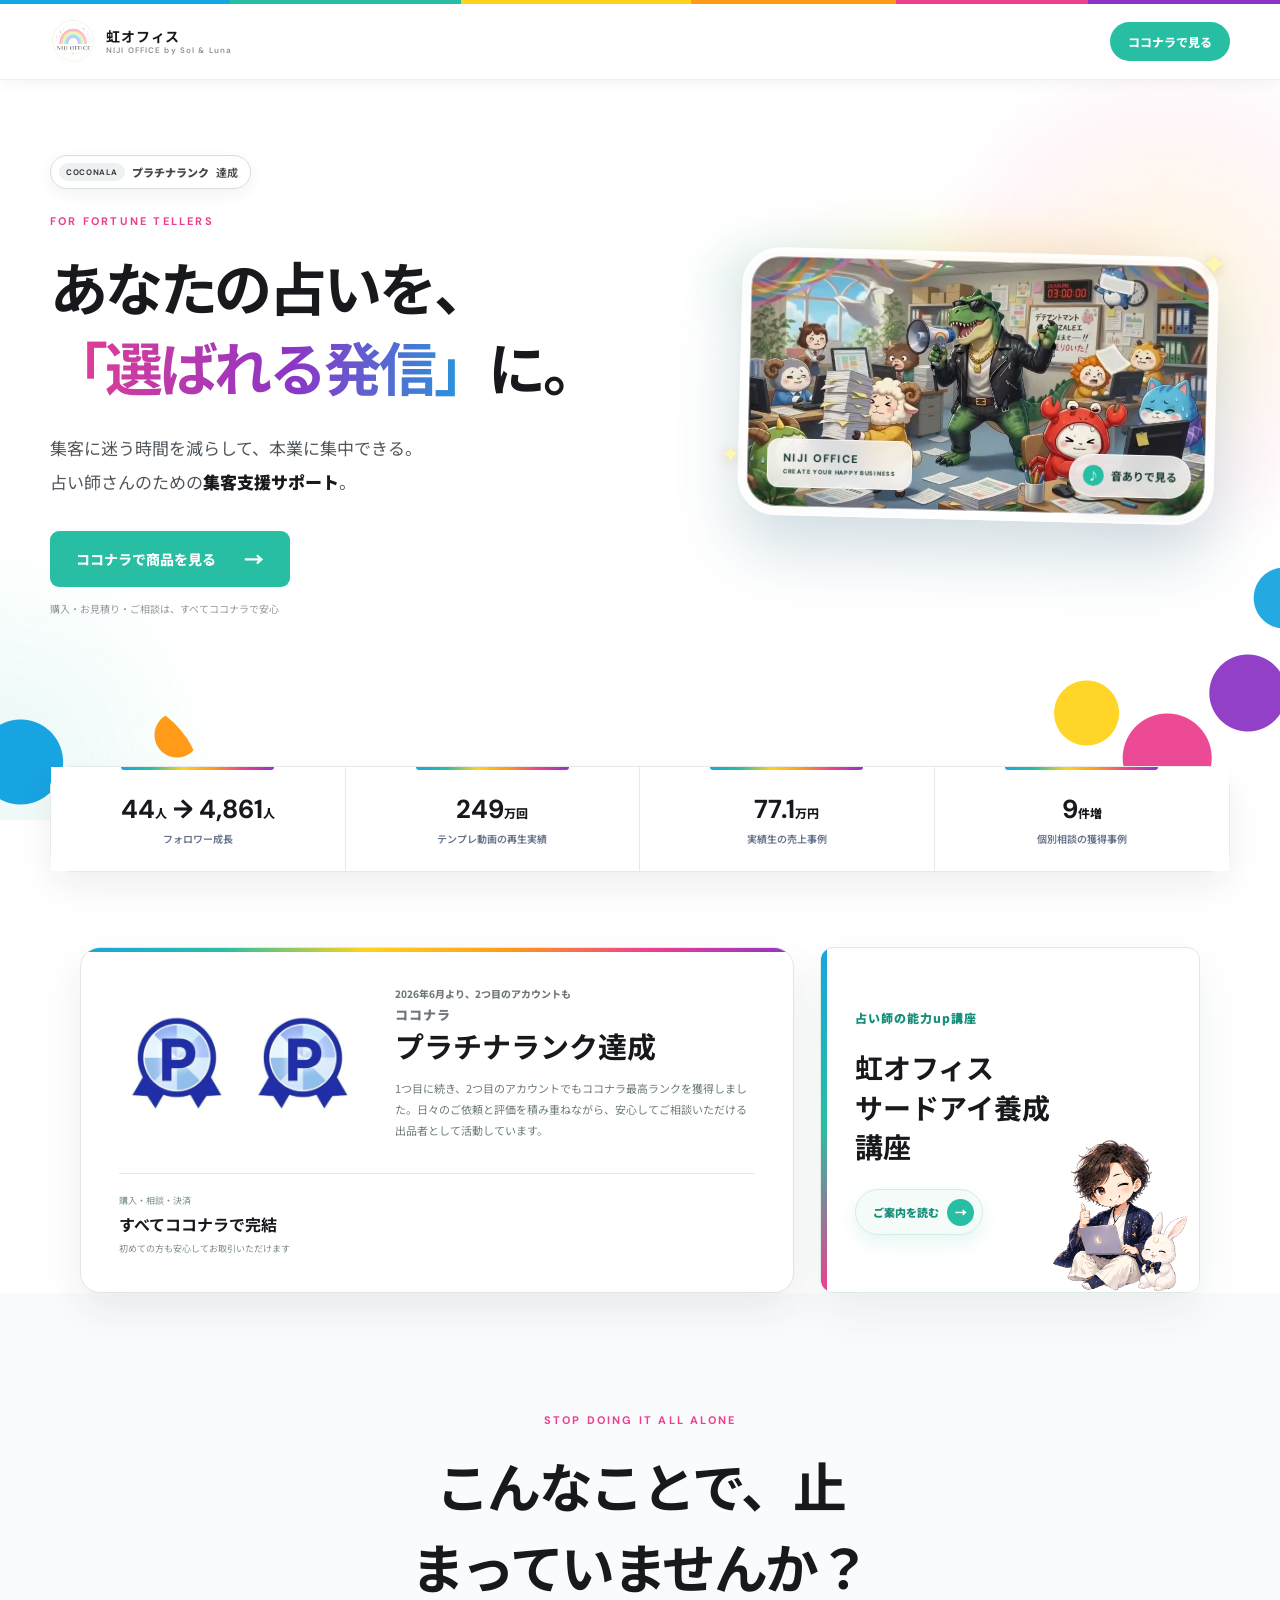
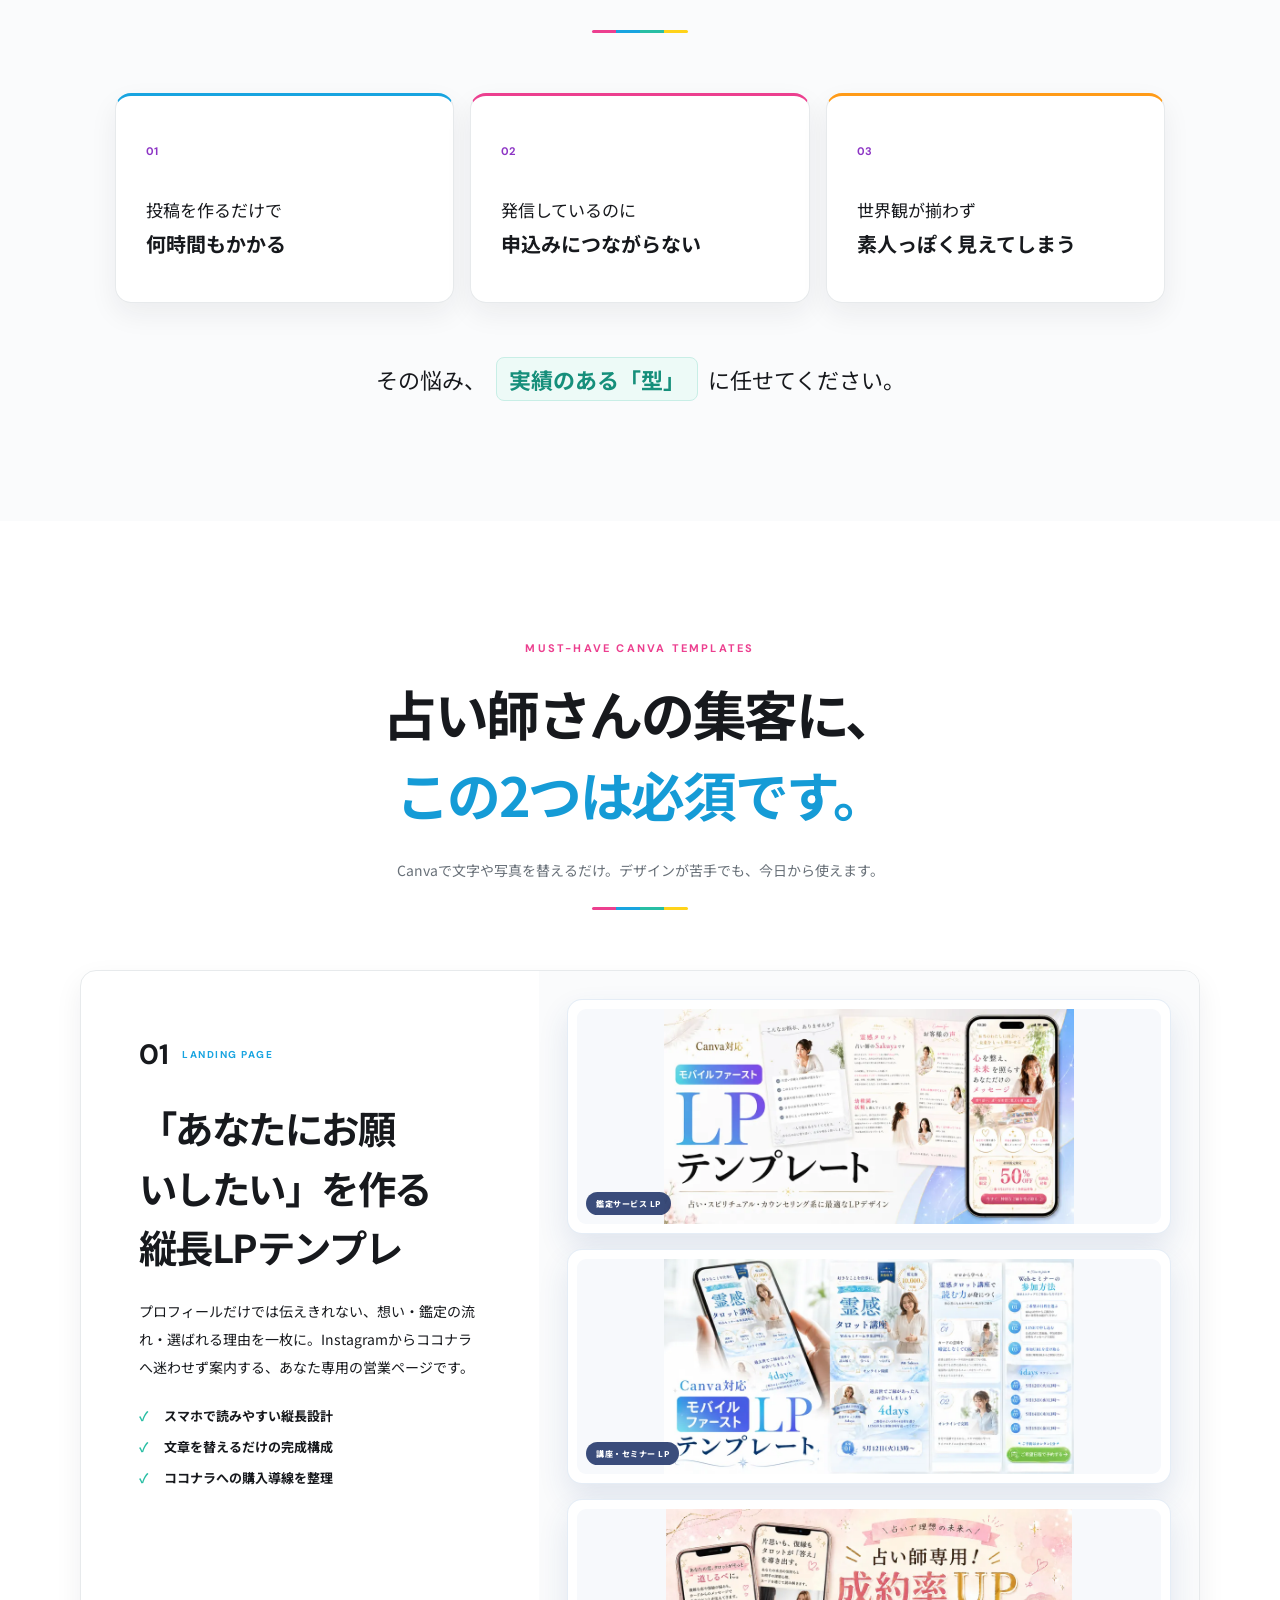
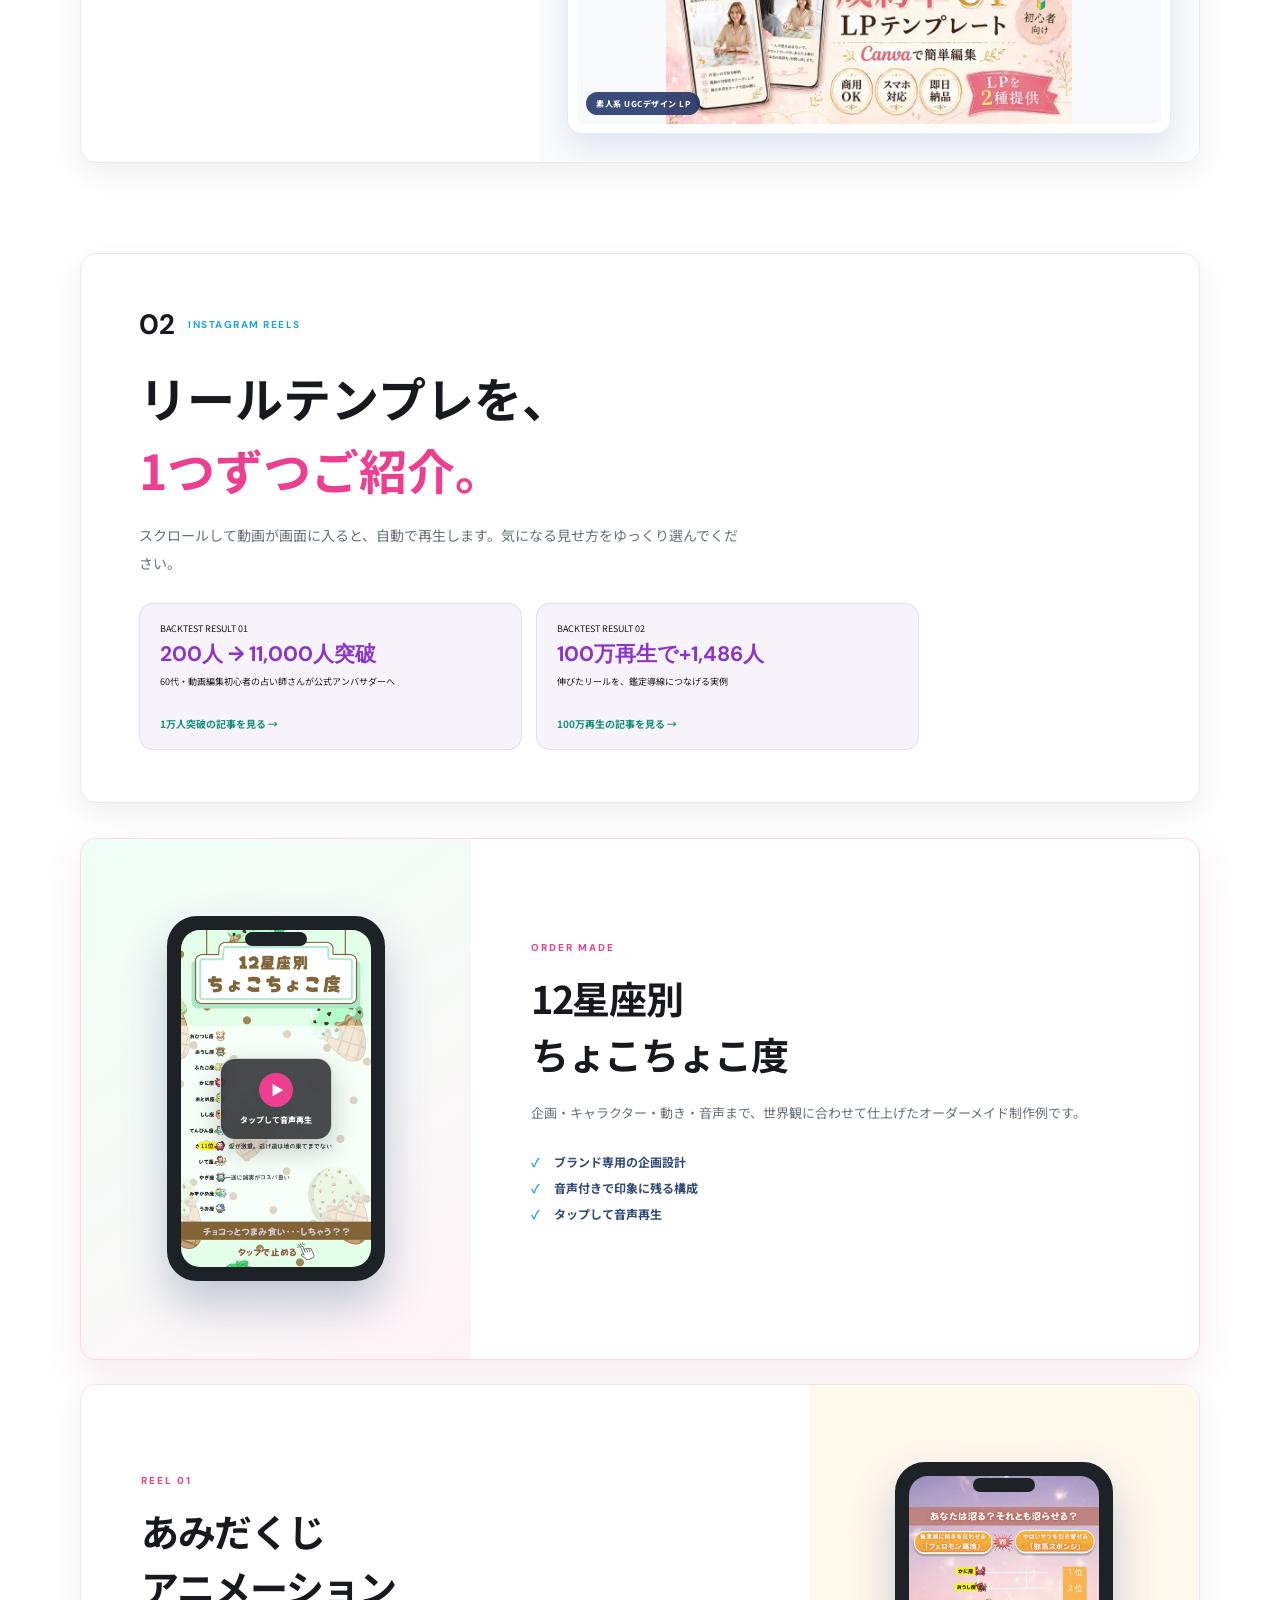
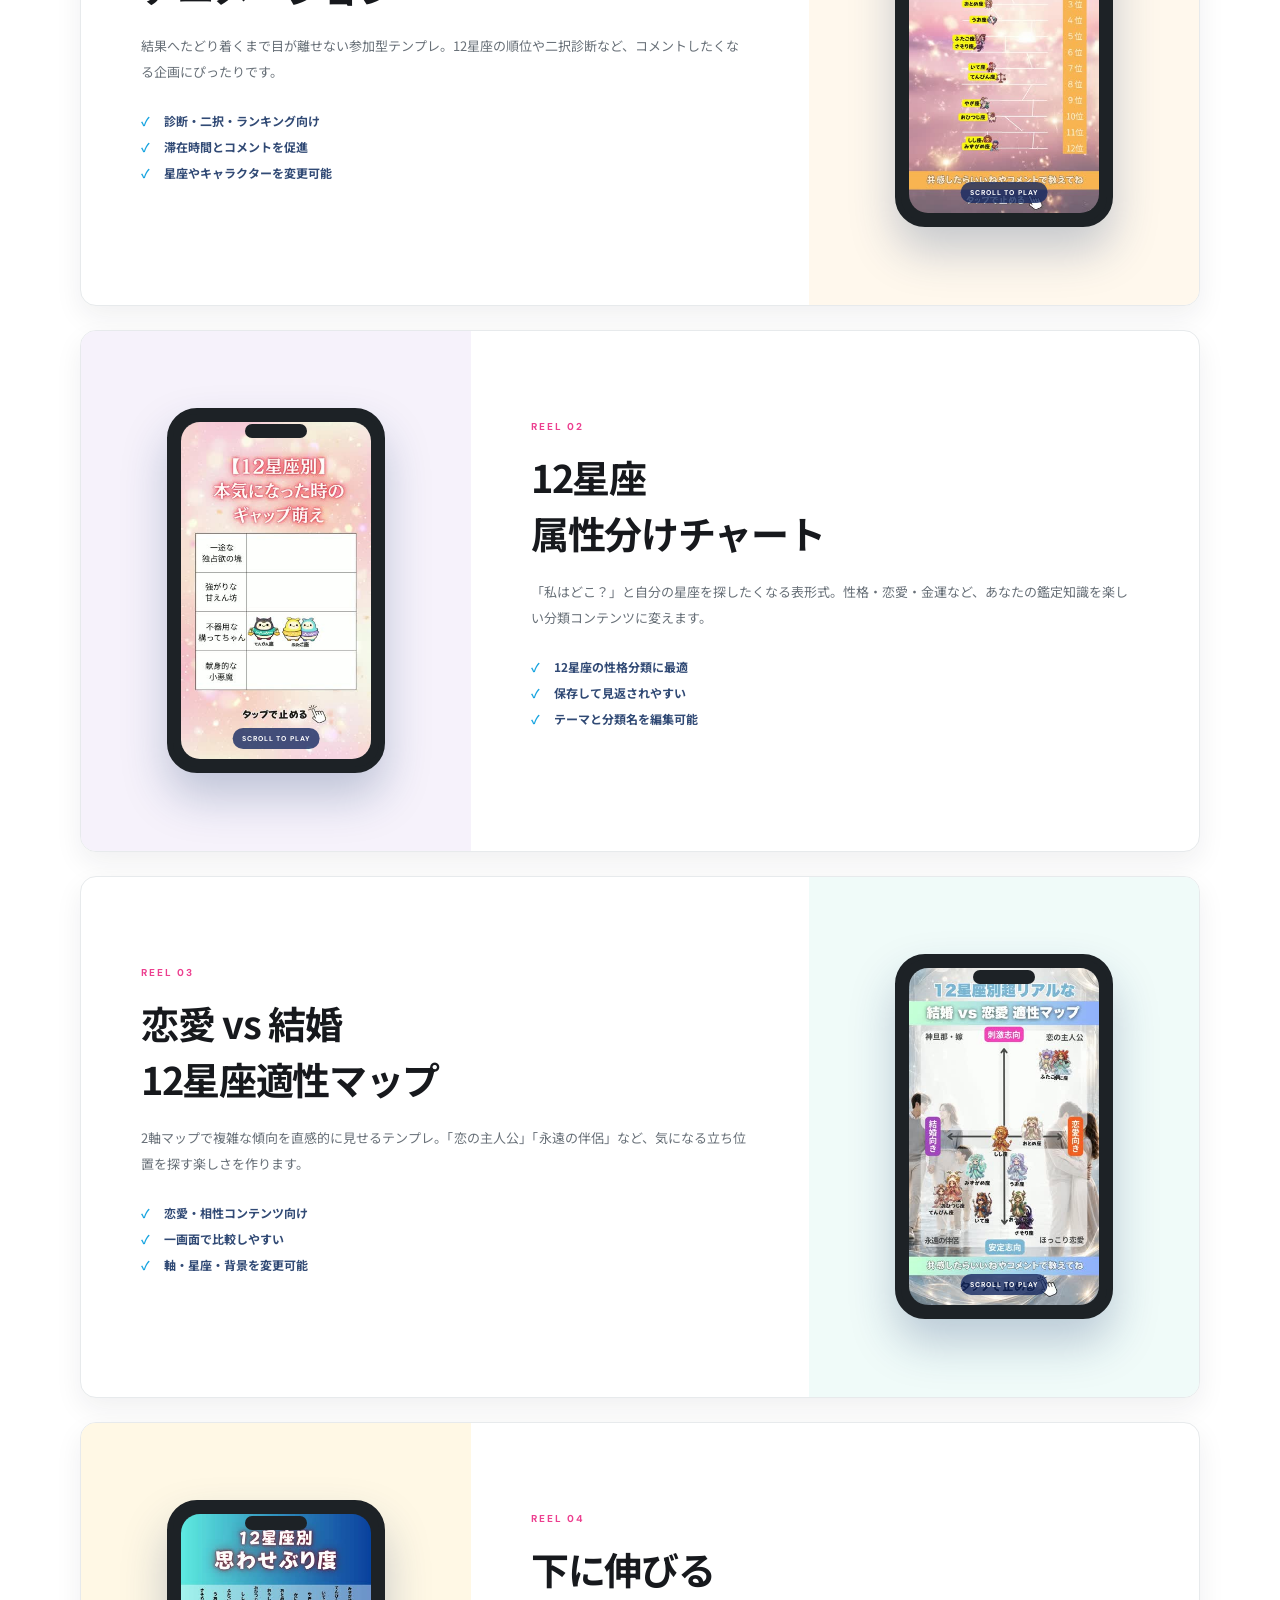
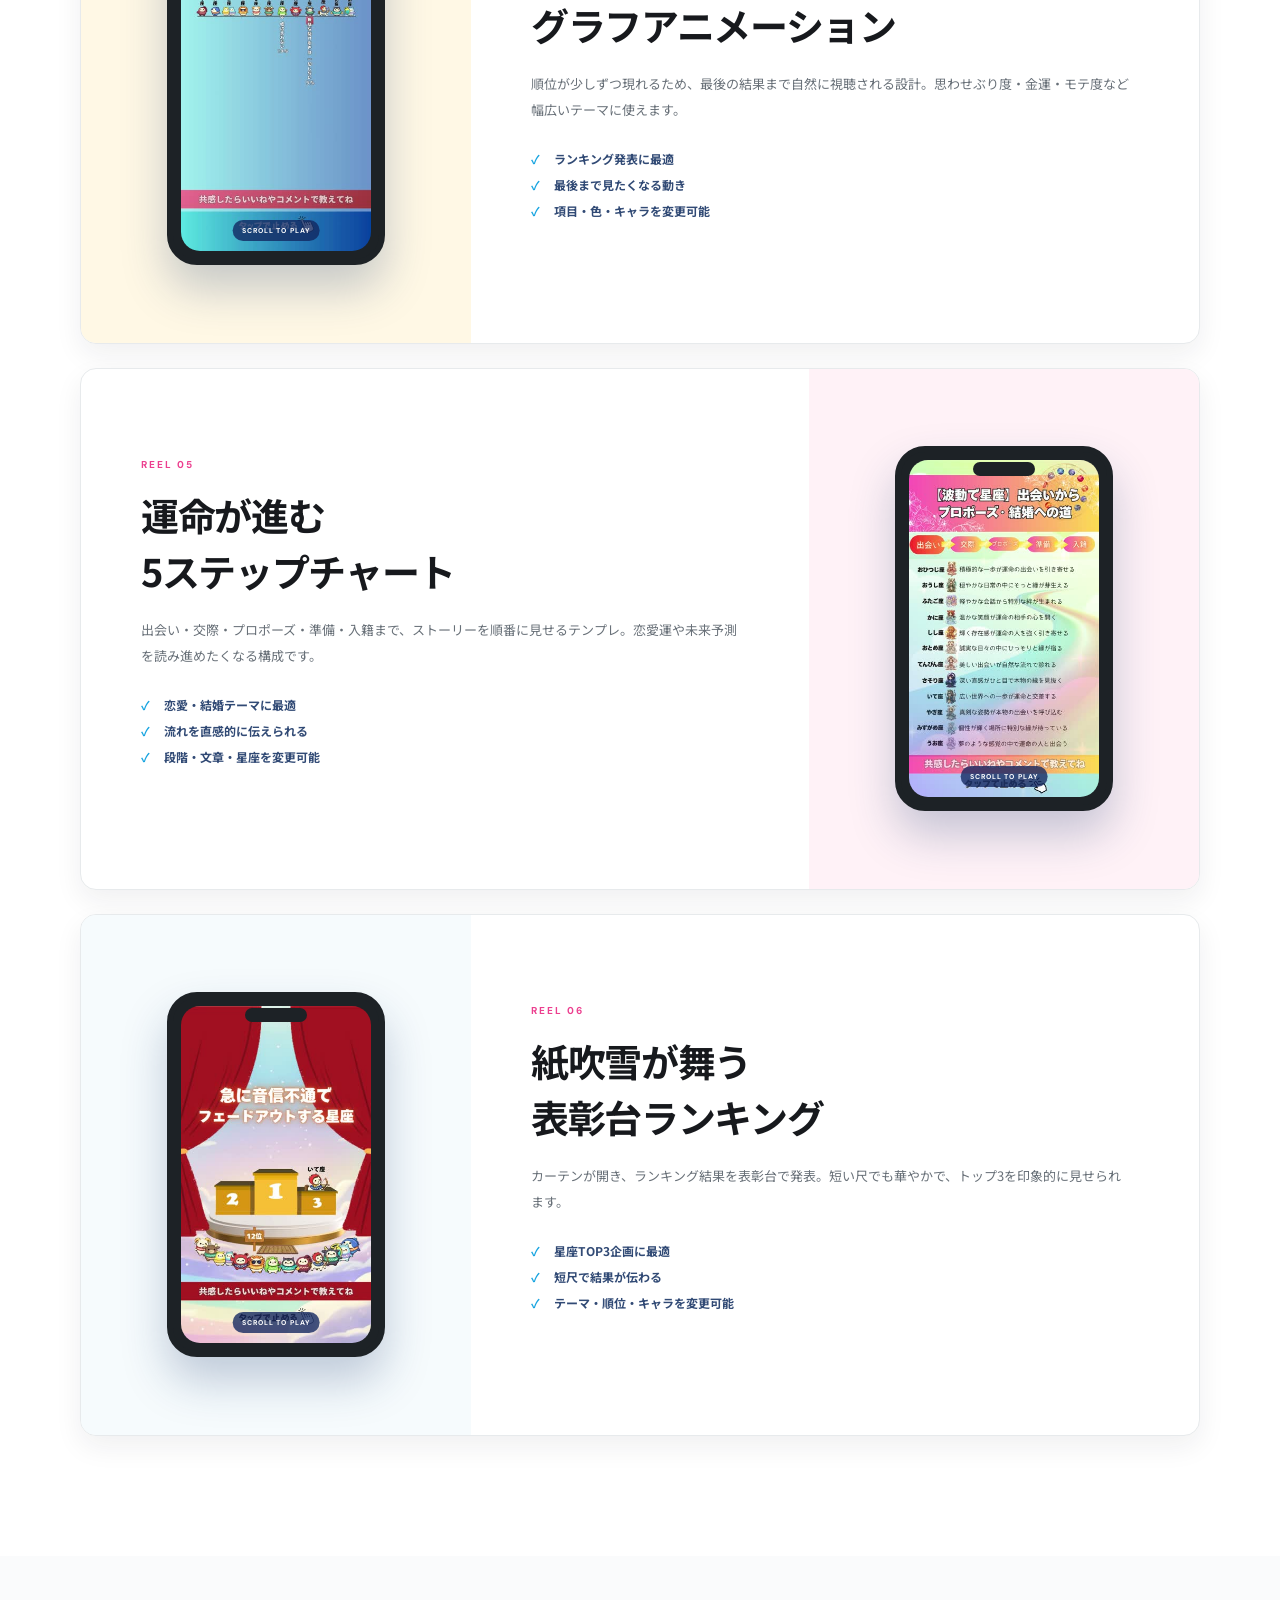
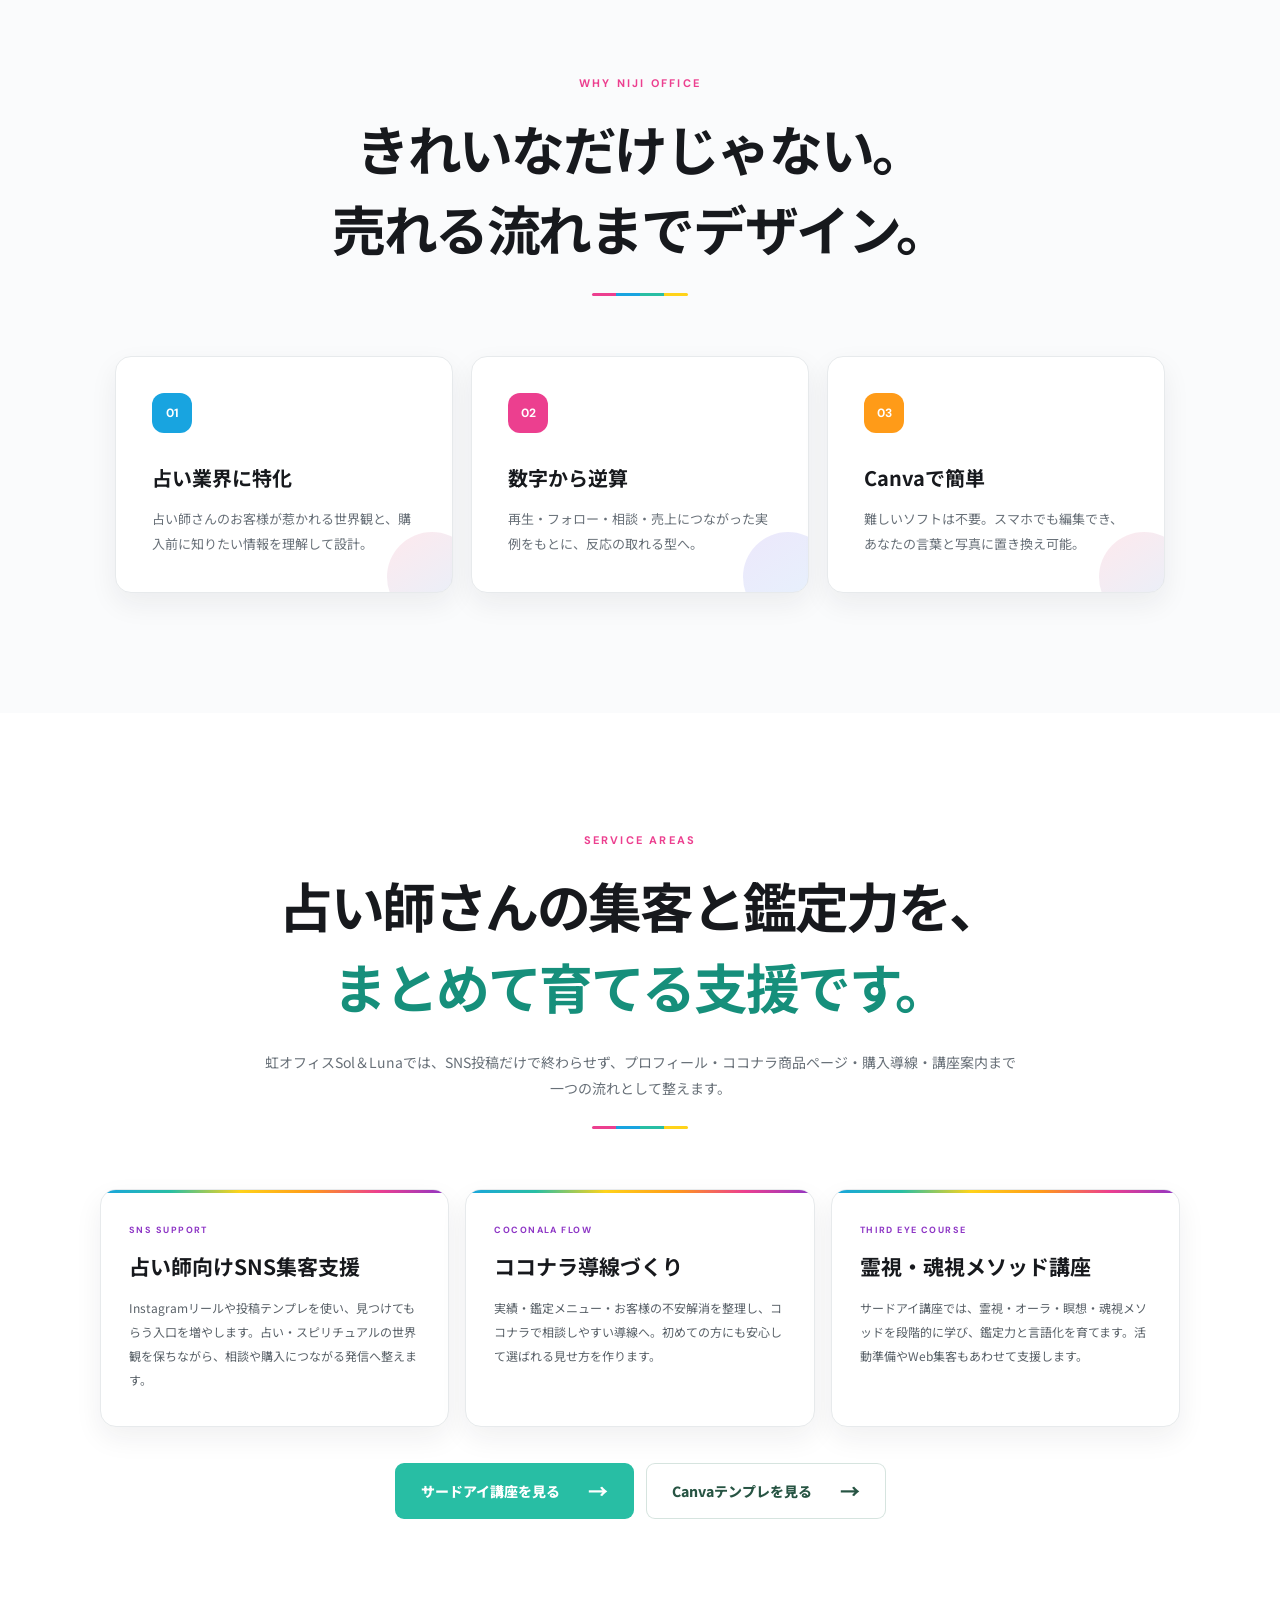
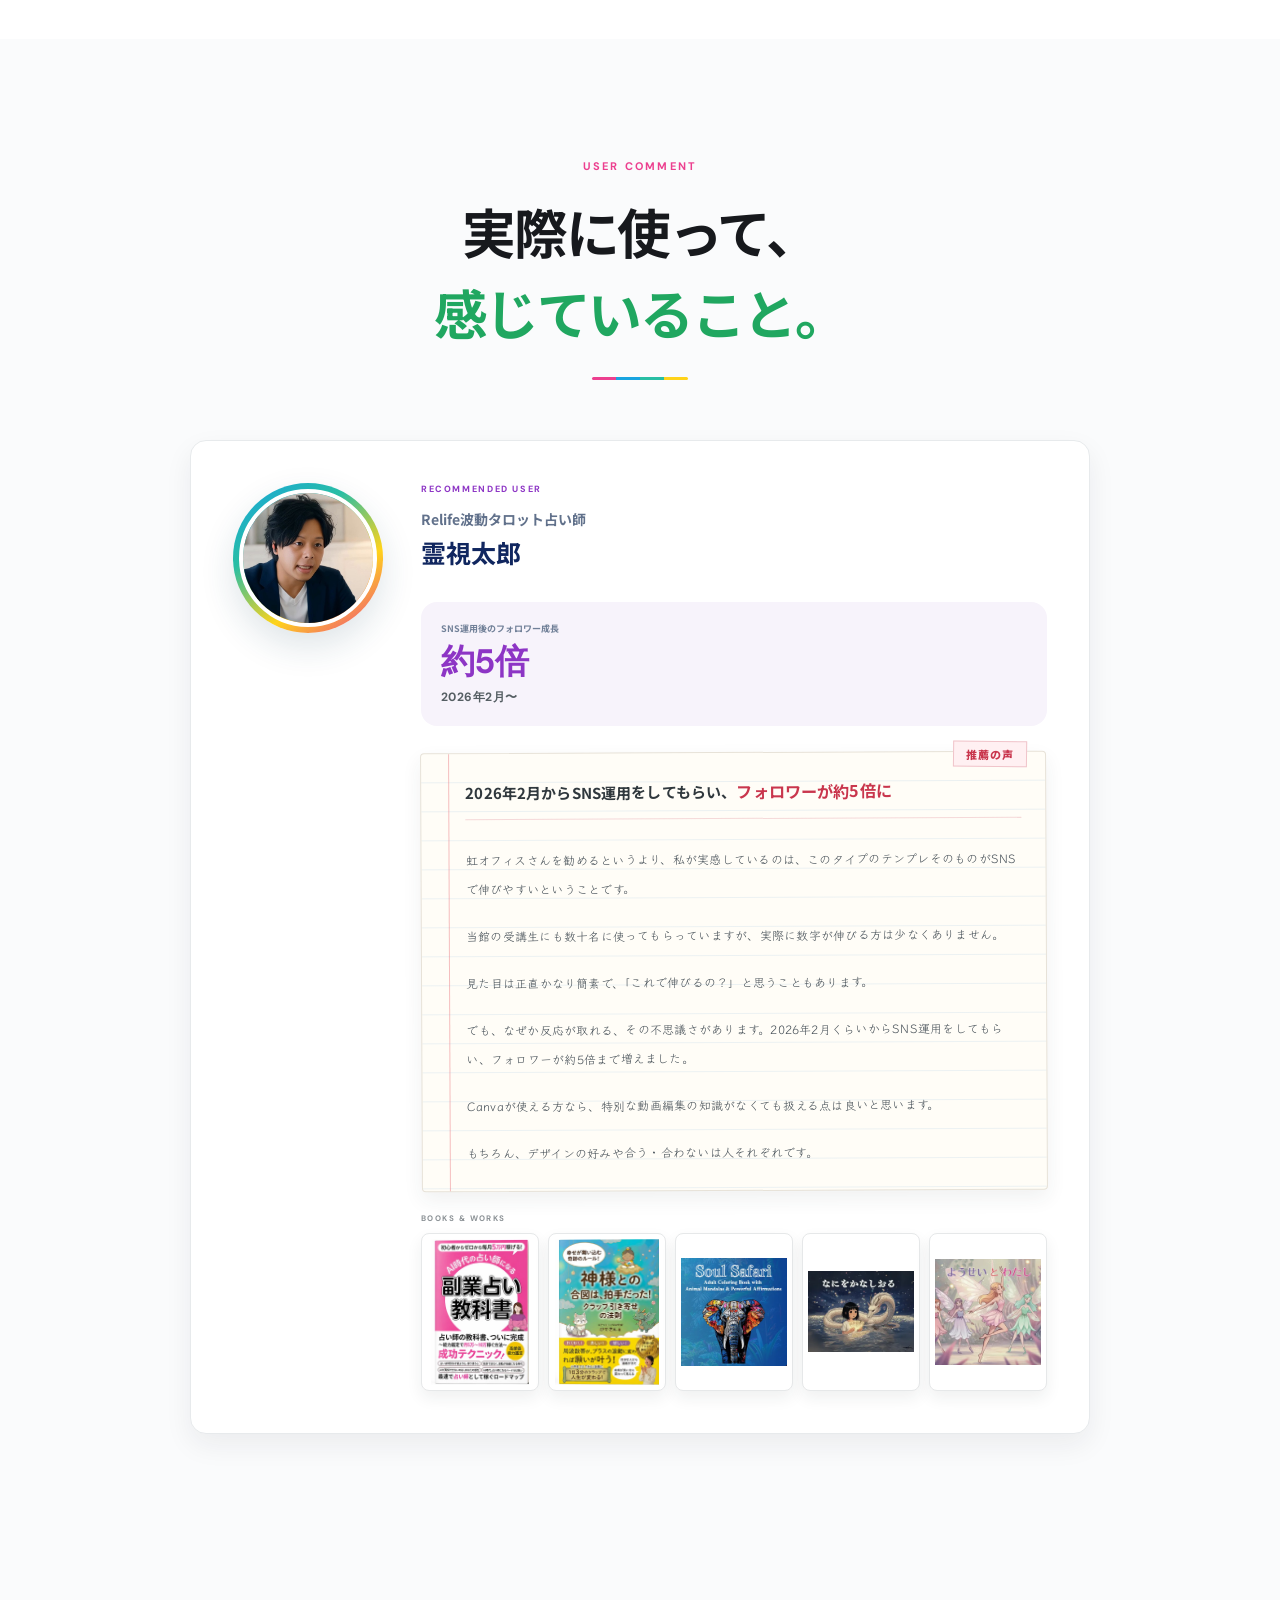
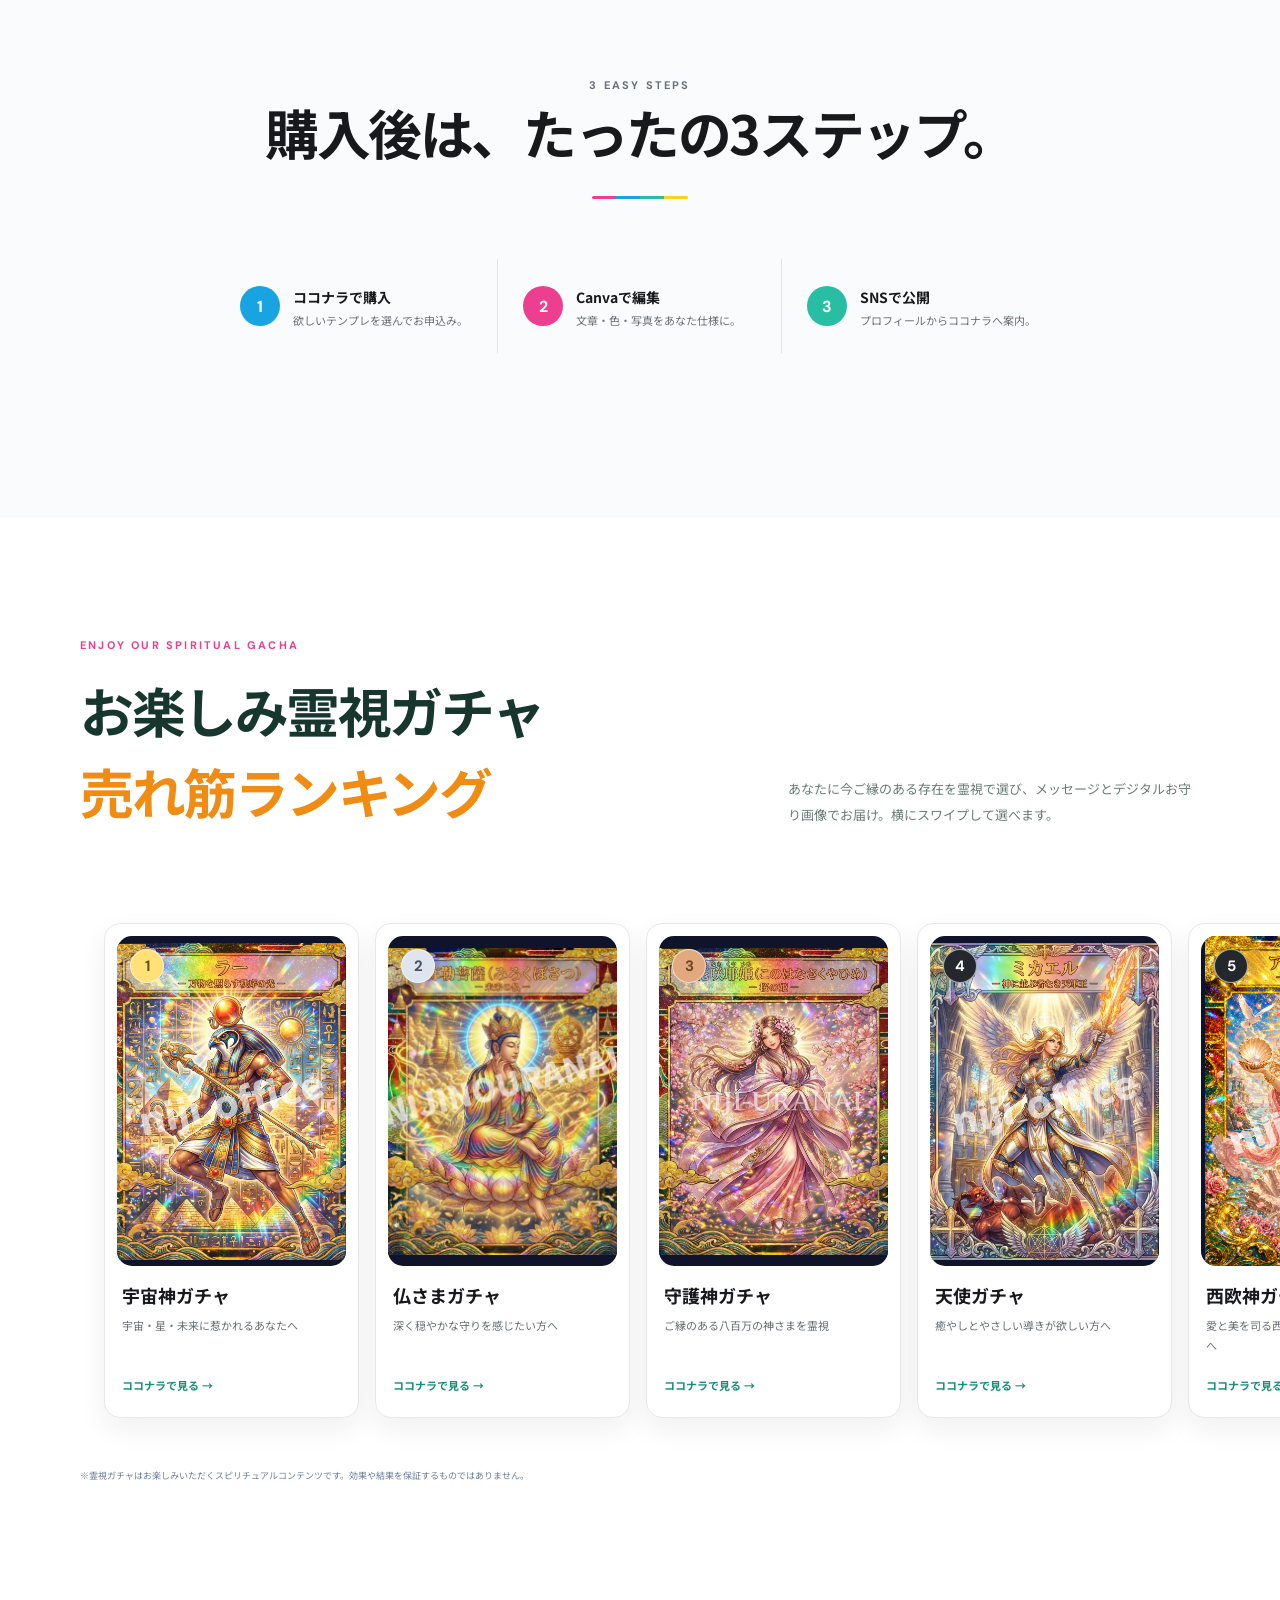
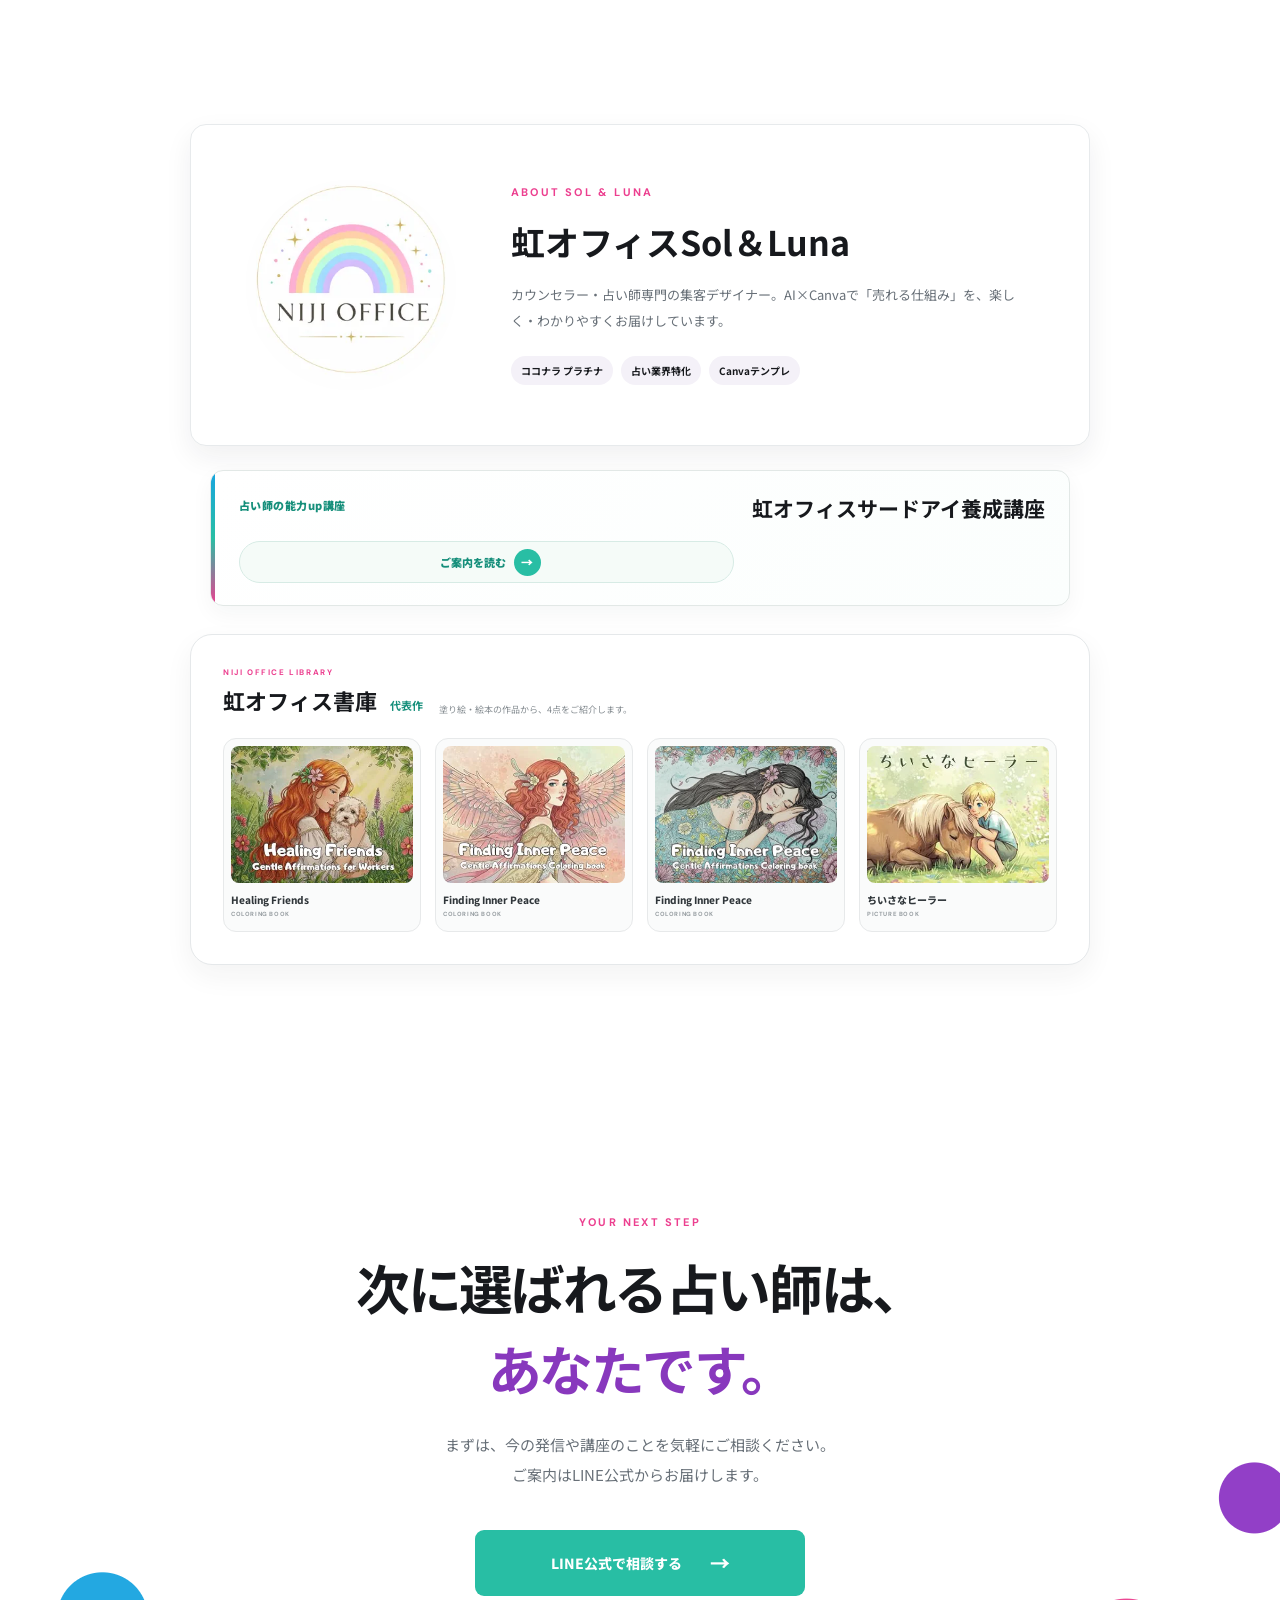
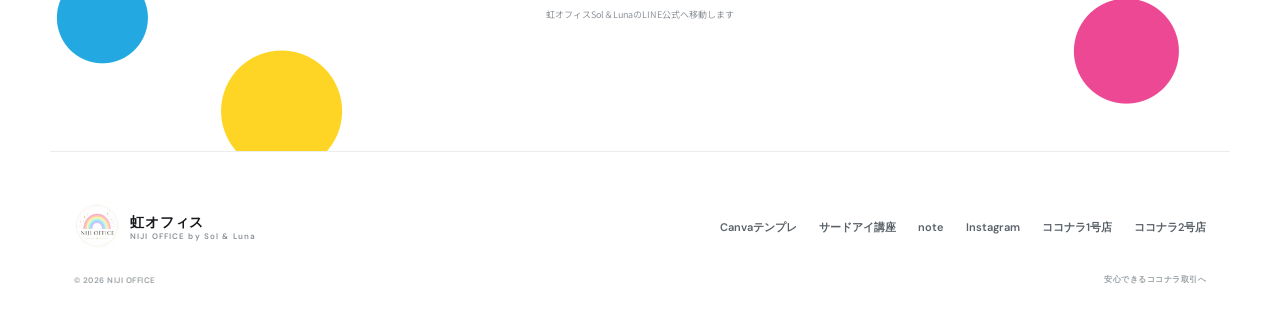
==== commit 789698cf: "Replace course card illustration with white background" ====
--- a/index.html
+++ b/index.html
@@ -27,7 +27,7 @@
   <link rel="preconnect" href="https://fonts.googleapis.com">
   <link rel="preconnect" href="https://fonts.gstatic.com" crossorigin>
   <link href="https://fonts.googleapis.com/css2?family=DM+Sans:wght@600;700&family=Klee+One:wght@400;600&family=Noto+Sans+JP:wght@400;500;600;700;800;900&display=swap" rel="stylesheet">
-  <link rel="stylesheet" href="styles.css?v=20260830-11">
+  <link rel="stylesheet" href="styles.css?v=20260830-12">
   <script defer src="app.js?v=20260623-2"></script>
   <script type="application/ld+json">
   {
@@ -162,7 +162,7 @@
       <a class="course-announce course-announce-after-platinum reveal" href="third-eye-course/" aria-label="虹オフィスサードアイ養成講座のご案内を読む">
         <span>占い師の能力up講座</span>
         <strong>虹オフィス<br>サードアイ養成講座</strong>
-        <img class="course-announce-illustration" src="assets/illustrations/sol-course-card.png" alt="" loading="lazy" aria-hidden="true">
+        <img class="course-announce-illustration" src="assets/illustrations/sol-course-card-white.png" alt="" loading="lazy" aria-hidden="true">
         <b><small>ご案内を読む</small><i>→</i></b>
       </a>
     </div>
--- a/styles.css
+++ b/styles.css
@@ -175,15 +175,15 @@
 
 .course-announce{position:relative;scroll-margin-top:96px;max-width:860px;margin:24px auto 0;display:grid;grid-template-columns:minmax(0,1fr) auto;align-items:center;gap:18px;padding:22px 24px 22px 28px;border:1px solid #e2e8e6;border-radius:13px;background:linear-gradient(135deg,#fff,#fbfefd);box-shadow:0 8px 22px rgba(29,36,41,.045);transition:.25s;overflow:hidden}.course-announce:before{content:"";position:absolute;left:0;top:0;width:4px;height:100%;background:linear-gradient(180deg,#18a4e0,#28bea4,#ec3f8f)}.course-announce span,.course-announce strong{display:block}.course-announce span{margin-bottom:5px;color:#168f7b;font-size:11px;font-weight:900;letter-spacing:.04em}.course-announce strong{color:#17191d;font-size:21px;line-height:1.45}.course-announce b{align-self:center;display:inline-flex;align-items:center;justify-content:center;gap:8px;min-height:42px;padding:0 8px 0 15px;border:1px solid #d7ebe5;border-radius:999px;background:#f5fbf8;color:#168f7b;font-size:12px;font-style:normal;font-weight:900;white-space:nowrap}.course-announce b small{font-size:11px}.course-announce b i{display:grid;place-items:center;width:27px;height:27px;border-radius:50%;background:#28bea4;color:#fff;font-style:normal;line-height:1}.course-announce:hover{transform:translateY(-2px);border-color:#cfe4de;box-shadow:0 14px 30px rgba(29,36,41,.07)}
 .course-announce-after-platinum{margin-top:22px}
-.course-announce-illustration{position:absolute;right:8px;bottom:-18px;z-index:0;width:156px;max-width:42%;height:auto;border-radius:20px;opacity:.96;pointer-events:none;box-shadow:0 12px 26px rgba(28,75,58,.08);filter:saturate(1.02) contrast(1.01)}.course-announce>*:not(.course-announce-illustration){position:relative;z-index:1}.course-announce-after-platinum:after{content:"";position:absolute;right:18px;bottom:14px;z-index:0;width:126px;height:126px;border-radius:50%;background:rgba(40,190,164,.1);pointer-events:none}
+.course-announce-illustration{position:absolute;right:8px;bottom:-18px;z-index:0;width:156px;max-width:42%;height:auto;border-radius:20px;opacity:.98;pointer-events:none;filter:saturate(1.02) contrast(1.01)}.course-announce>*:not(.course-announce-illustration){position:relative;z-index:1}.course-announce-after-platinum:after{display:none}
 .platinum-copy h2 small{display:block;margin:0 0 6px;color:#70777b;font-size:13px;font-weight:900;line-height:1;letter-spacing:.08em}.platinum-copy h2 strong{display:block;line-height:1.28}
-@media(min-width:1100px){.platinum-course-layout{display:grid;grid-template-columns:minmax(710px,1fr) minmax(340px,380px);align-items:stretch;gap:26px}.platinum-course-layout .platinum-trust{max-width:none;height:100%;margin:0;grid-template-columns:244px minmax(0,1fr);gap:32px;padding:36px 38px}.platinum-course-layout .platinum-badges{justify-content:flex-start;gap:14px}.platinum-course-layout .platinum-badges .platinum-mark{width:112px;height:112px;flex-basis:112px}.platinum-course-layout .platinum-copy{padding-top:2px}.platinum-course-layout .platinum-copy h2{font-size:29px;line-height:1.42}.platinum-course-layout .platinum-copy>span{max-width:360px;margin-top:14px;line-height:1.9}.platinum-course-layout .platinum-route{grid-column:1/-1;border-left:0;border-top:1px solid #e6e9ea;padding:20px 0 0}.platinum-course-layout .course-announce-after-platinum{max-width:none;height:100%;min-height:274px;margin:0;grid-template-columns:1fr;align-content:center;gap:22px;padding:38px 144px 34px 34px;border-color:#cfe2db;background:linear-gradient(145deg,#f4fbf8 0%,#fff 54%,#fff7fb 100%);box-shadow:0 20px 46px rgba(28,75,58,.09)}.platinum-course-layout .course-announce-after-platinum:before{width:6px;background:linear-gradient(180deg,#18a4e0 0%,#28bea4 52%,#ec3f8f 100%)}.platinum-course-layout .course-announce-after-platinum span{margin:0;color:#168f7b;font-size:12px;letter-spacing:.08em}.platinum-course-layout .course-announce-after-platinum strong{font-size:28px;line-height:1.42;letter-spacing:0}.platinum-course-layout .course-announce-after-platinum b{width:max-content;min-height:46px;padding-left:17px;box-shadow:0 8px 18px rgba(40,190,164,.12)}.platinum-course-layout .course-announce-illustration{right:0;bottom:-12px;width:188px;max-width:50%}.platinum-course-layout .course-announce:after{right:18px;bottom:28px;width:150px;height:150px}}
+@media(min-width:1100px){.platinum-course-layout{display:grid;grid-template-columns:minmax(710px,1fr) minmax(340px,380px);align-items:stretch;gap:26px}.platinum-course-layout .platinum-trust{max-width:none;height:100%;margin:0;grid-template-columns:244px minmax(0,1fr);gap:32px;padding:36px 38px}.platinum-course-layout .platinum-badges{justify-content:flex-start;gap:14px}.platinum-course-layout .platinum-badges .platinum-mark{width:112px;height:112px;flex-basis:112px}.platinum-course-layout .platinum-copy{padding-top:2px}.platinum-course-layout .platinum-copy h2{font-size:29px;line-height:1.42}.platinum-course-layout .platinum-copy>span{max-width:360px;margin-top:14px;line-height:1.9}.platinum-course-layout .platinum-route{grid-column:1/-1;border-left:0;border-top:1px solid #e6e9ea;padding:20px 0 0}.platinum-course-layout .course-announce-after-platinum{max-width:none;height:100%;min-height:274px;margin:0;grid-template-columns:1fr;align-content:center;gap:22px;padding:38px 144px 34px 34px;border-color:#dfe9e6;background:#fff;box-shadow:0 20px 46px rgba(28,75,58,.07)}.platinum-course-layout .course-announce-after-platinum:before{width:6px;background:linear-gradient(180deg,#18a4e0 0%,#28bea4 52%,#ec3f8f 100%)}.platinum-course-layout .course-announce-after-platinum span{margin:0;color:#168f7b;font-size:12px;letter-spacing:.08em}.platinum-course-layout .course-announce-after-platinum strong{font-size:28px;line-height:1.42;letter-spacing:0}.platinum-course-layout .course-announce-after-platinum b{width:max-content;min-height:46px;padding-left:17px;box-shadow:0 8px 18px rgba(40,190,164,.12)}.platinum-course-layout .course-announce-illustration{right:0;bottom:-12px;width:188px;max-width:50%}.platinum-course-layout .course-announce:after{display:none}}
 .course-page{background:#fff}.course-page .header-cta{background:#28bea4}.course-hero{position:relative;padding:150px 24px 90px;overflow:hidden;background:#fff}.course-hero:before{content:"";position:absolute;right:-80px;top:120px;width:310px;height:310px;border-radius:50%;background:radial-gradient(circle,#fff7bc 0 28%,rgba(236,63,143,.16) 29% 48%,transparent 49%)}.course-hero:after{content:"";position:absolute;left:-90px;bottom:-100px;width:260px;height:260px;border-radius:50%;background:radial-gradient(circle,#18a4e0 0 22%,#28bea4 23% 38%,transparent 39%);opacity:.18}.course-hero-inner{position:relative;z-index:2;max-width:980px;margin:auto}.course-hero h1{margin:0 0 24px;color:#17191d;font-size:clamp(38px,5.6vw,70px);line-height:1.35;letter-spacing:-.04em}.course-hero h1 span{background:linear-gradient(95deg,#ec3f8f,#8d35c5 55%,#18a4e0);-webkit-background-clip:text;background-clip:text;color:transparent;-webkit-text-fill-color:transparent}.course-hero p{max-width:720px;margin:0;color:#4f565c;font-size:16px;line-height:2}.course-hero-points{display:flex;flex-wrap:wrap;gap:10px;margin-top:28px}.course-hero-points span{padding:9px 12px;border:1px solid #e3e8eb;border-radius:999px;background:#fff;font-size:11px;font-weight:800;box-shadow:0 7px 18px rgba(29,36,41,.055)}
 .course-section{padding:80px 24px;background:#fff}.course-soft{background:#fafbfc}.course-panel{max-width:1040px;margin:auto;padding:46px;border:1px solid #e4e8ea;border-radius:18px;background:#fff;box-shadow:0 14px 34px rgba(29,36,41,.06)}.course-panel>.kicker{margin-bottom:12px}.course-panel h2{margin:0 0 20px;color:#17191d;font-size:clamp(30px,4vw,46px);line-height:1.4;letter-spacing:-.035em}.course-intro,.course-lead{margin:0 0 28px;color:#4f565c;font-size:14px;line-height:2}.course-note{margin:24px 0 0;padding-top:16px;border-top:1px dashed #dfe5e8;color:#767f86;font-size:11px;line-height:1.8}.course-steps{display:grid;gap:14px}.course-step{position:relative;display:grid;grid-template-columns:270px 1fr;gap:28px;padding:24px;border:1px solid #e5e9eb;border-left:5px solid var(--step);border-radius:14px;background:#fff}.course-step span{display:grid;place-items:center;width:44px;height:44px;margin-bottom:12px;color:#fff;border-radius:50%;background:var(--step);font:700 13px "DM Sans";letter-spacing:.04em}.course-step h3{margin:0;color:#17191d;font-size:20px;line-height:1.45}.course-step small{display:inline-block;margin-top:8px;padding:4px 10px;border-radius:999px;background:#f5f7f8;color:#667177;font-size:10px;font-weight:800}.course-step p{margin:0;color:#4f565c;font-size:13px;line-height:2}.course-step b{grid-column:2;margin-top:-10px;padding:14px 16px;border-radius:10px;background:#fff9ed;color:#76522a;font-size:12px;line-height:1.8}
 .work-grid,.method-list{display:grid;grid-template-columns:repeat(2,minmax(0,1fr));gap:14px}.work-grid-wide{grid-template-columns:repeat(3,minmax(0,1fr))}.work-grid article,.method-list article{padding:22px;border:1px solid #e5e9eb;border-radius:14px;background:#fff}.work-grid article:nth-child(3n+1),.method-list article:nth-child(3n+1){border-top:3px solid #18a4e0}.work-grid article:nth-child(3n+2),.method-list article:nth-child(3n+2){border-top:3px solid #ec3f8f}.work-grid article:nth-child(3n),.method-list article:nth-child(3n){border-top:3px solid #ff9b18}.work-grid h3,.method-list h3{margin:0 0 10px;color:#17191d;font-size:17px;line-height:1.55}.work-grid p,.method-list p{margin:0;color:#59646b;font-size:12px;line-height:1.9}.method-list span{display:block;margin-bottom:12px;color:#8d35c5;font:700 10px "DM Sans";letter-spacing:.18em}.soul-method{padding:28px;border:1px solid #e4e8ea;border-radius:16px;background:linear-gradient(135deg,#fff,#fbfefd)}.soul-catch{margin:0 0 18px;color:#17191d;font-size:clamp(24px,3vw,38px);font-weight:900;line-height:1.45;letter-spacing:-.03em}.soul-catch:after{content:"";display:block;width:58px;height:3px;margin-top:14px;border-radius:999px;background:linear-gradient(90deg,#18a4e0,#28bea4,#ec3f8f)}.soul-list{grid-template-columns:repeat(3,minmax(0,1fr))}.soul-method-link{width:max-content;margin-top:24px}.compare-wrap{overflow-x:auto}.course-compare{width:100%;min-width:620px;border-collapse:collapse;font-size:13px}.course-compare th,.course-compare td{padding:15px 16px;border:1px solid #e2e7ea;text-align:left;line-height:1.8}.course-compare th{color:#17191d;background:#f7f9fa}.course-compare td:nth-child(2){color:#168f7b;font-weight:800}.course-cta{position:relative;padding:100px 24px;text-align:center;background:#fff;overflow:hidden}.course-cta:before{content:"";position:absolute;inset:0;background:radial-gradient(circle at 8% 80%,#18a4e0 0 45px,transparent 46px),radial-gradient(circle at 22% 94%,#ffd31a 0 60px,transparent 61px),radial-gradient(circle at 88% 85%,#ec3f8f 0 52px,transparent 53px),radial-gradient(circle at 98% 62%,#8d35c5 0 35px,transparent 36px);opacity:.18}.course-cta>div{position:relative;z-index:2;max-width:720px;margin:auto}.course-cta h2{margin:0 0 18px;color:#17191d;font-size:clamp(30px,4vw,48px);line-height:1.45}.course-cta h2 span{color:#8838bd}.course-cta p{margin:0;color:#59646b;font-size:14px;line-height:2}
 @media(max-width:900px){.course-announce{grid-template-columns:1fr}.course-hero{padding-top:125px}.course-step{grid-template-columns:1fr;gap:14px}.course-step b{grid-column:auto}.work-grid-wide{grid-template-columns:repeat(2,minmax(0,1fr))}}
 @media(max-width:640px){.course-announce{margin-top:20px;padding:22px 20px}.course-announce:before{margin:-22px -20px 10px}.course-announce strong{font-size:19px}.course-hero{padding:115px 20px 70px}.course-hero h1{font-size:34px}.course-hero p{font-size:13px}.course-section{padding:56px 18px}.course-panel{padding:28px 20px;border-radius:16px}.course-panel h2{font-size:28px}.course-intro,.course-lead{font-size:12px}.work-grid,.work-grid-wide,.method-list{grid-template-columns:1fr}.course-step{padding:20px}.course-step h3{font-size:18px}.course-step p{font-size:12px}.course-compare{min-width:520px;font-size:12px}.course-cta{padding:80px 20px}.course-cta:before{opacity:.12}}
 @media(max-width:640px){.course-announce{padding:20px 18px 20px 22px}.course-announce:before{margin:0}.course-announce span{font-size:10px}.course-announce strong{font-size:18px}.course-announce b{width:max-content;min-height:39px;padding-left:13px}.course-announce b small{font-size:10px}.course-announce b i{width:25px;height:25px}}
-@media(max-width:640px){.course-announce-after-platinum{min-height:245px;padding-right:150px}.course-announce-after-platinum strong{font-size:24px;line-height:1.42}.course-announce-after-platinum .course-announce-illustration{right:-4px;bottom:-12px;width:158px;max-width:46%;opacity:.95}.course-announce-after-platinum:after{right:10px;bottom:18px;width:118px;height:118px}}
+@media(max-width:640px){.course-announce-after-platinum{min-height:245px;padding-right:150px;border-color:#dfe9e6;background:#fff}.course-announce-after-platinum strong{font-size:24px;line-height:1.42}.course-announce-after-platinum .course-announce-illustration{right:-4px;bottom:-12px;width:158px;max-width:46%;opacity:.98}.course-announce-after-platinum:after{display:none}}
 @media(max-width:900px){.soul-list{grid-template-columns:1fr}.soul-method-link{width:100%}.soul-method{padding:24px 20px}}
 
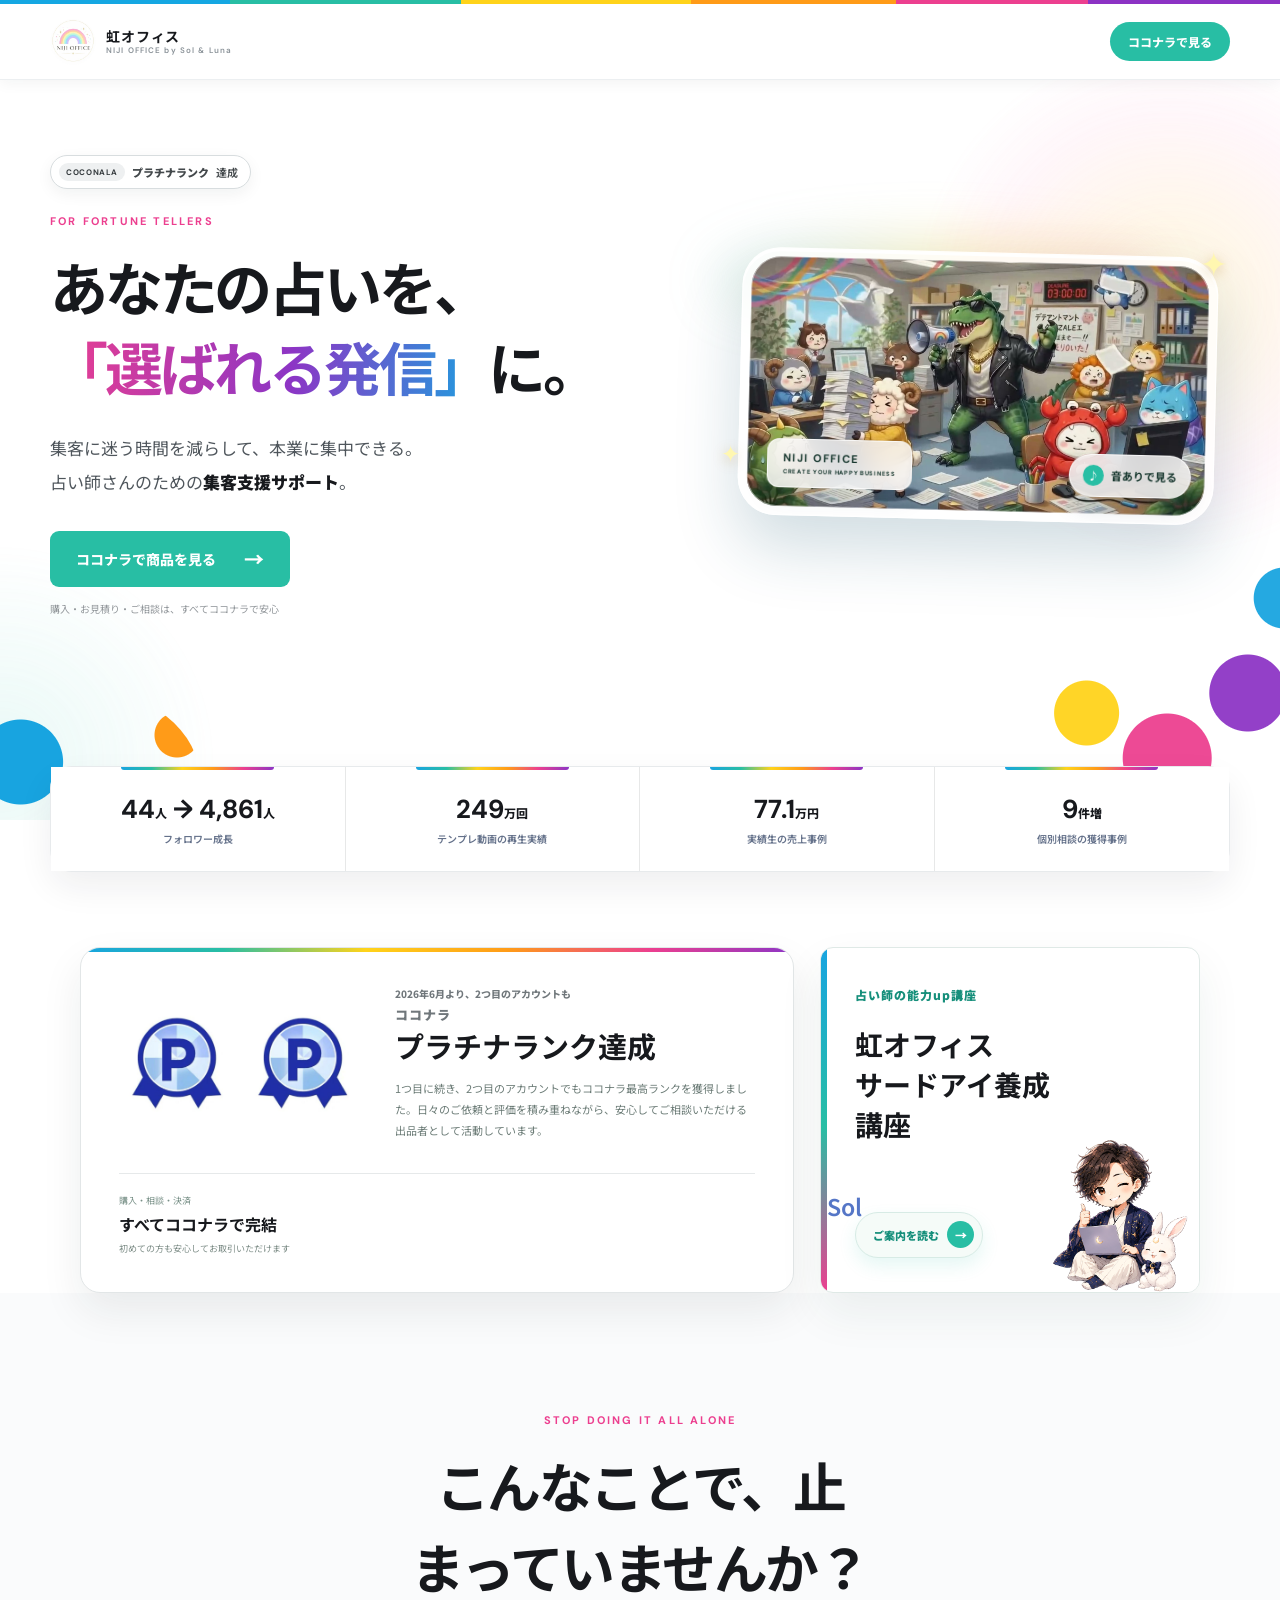
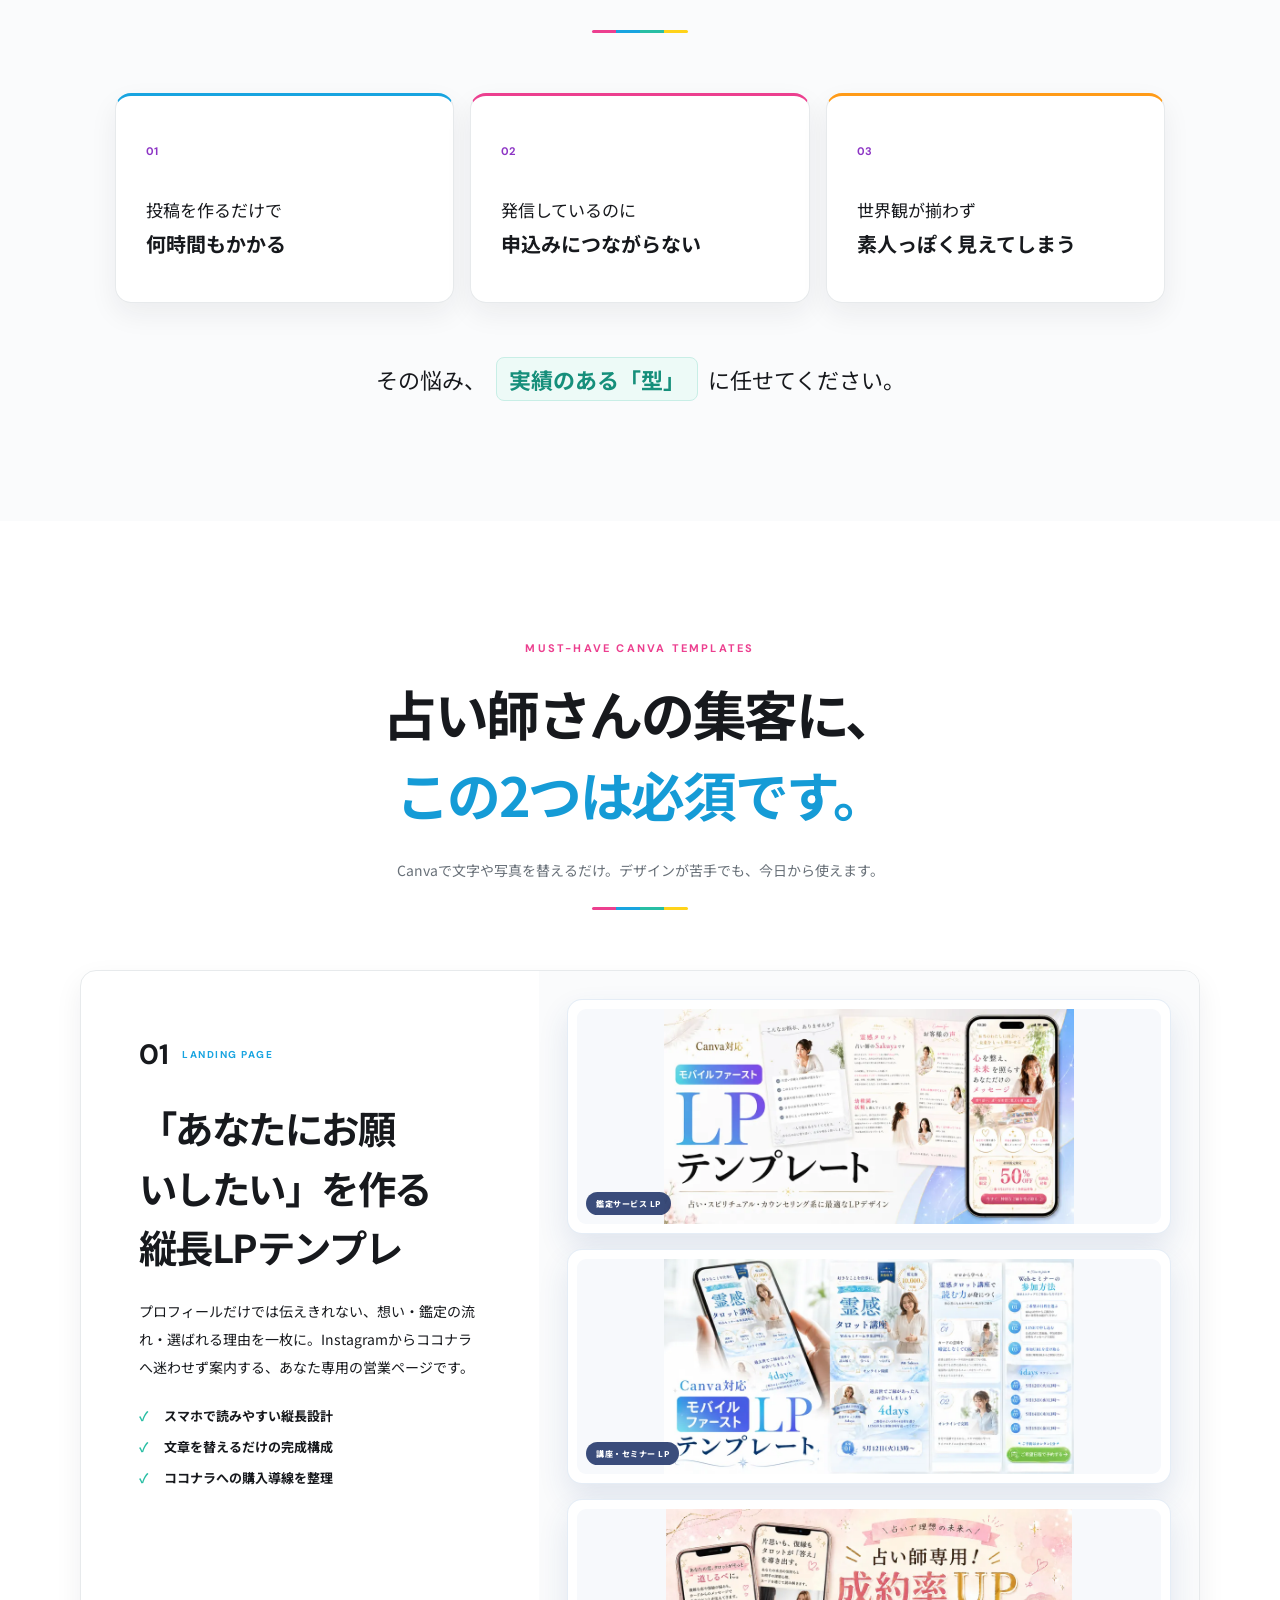
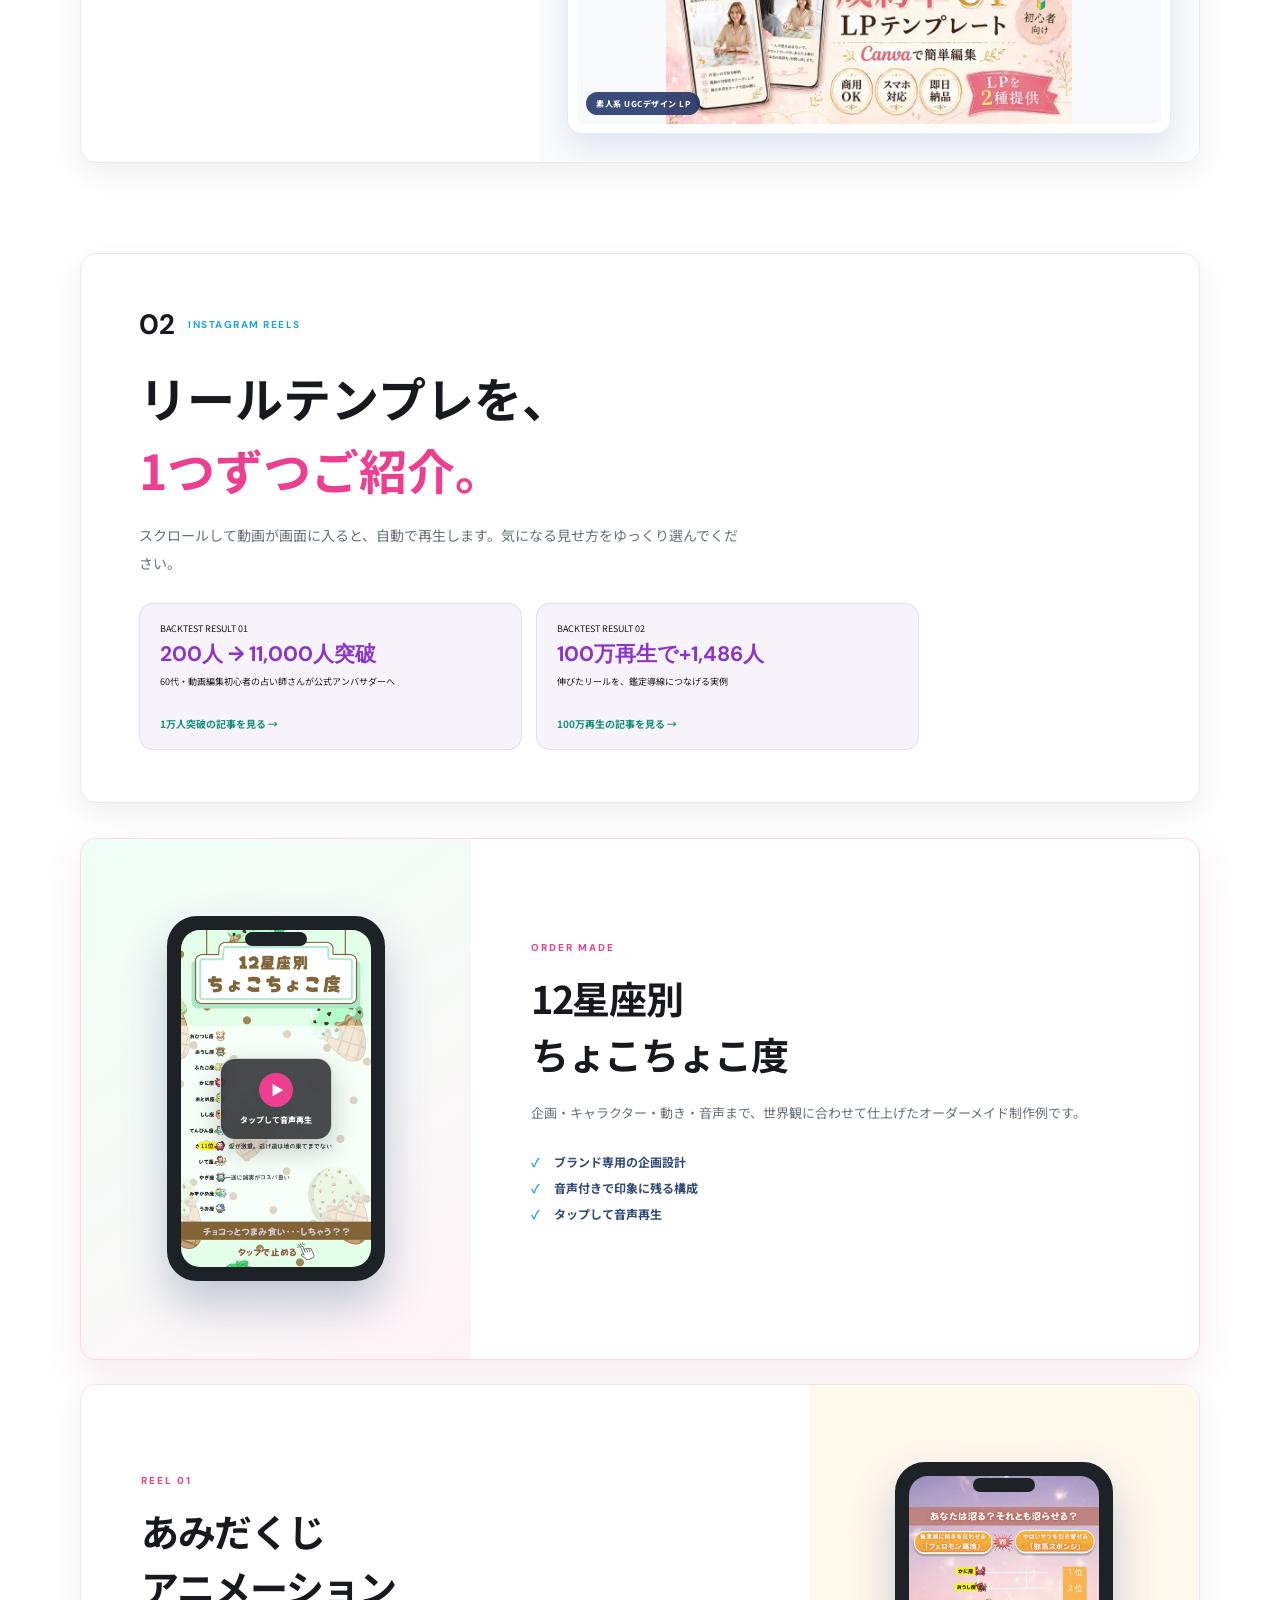
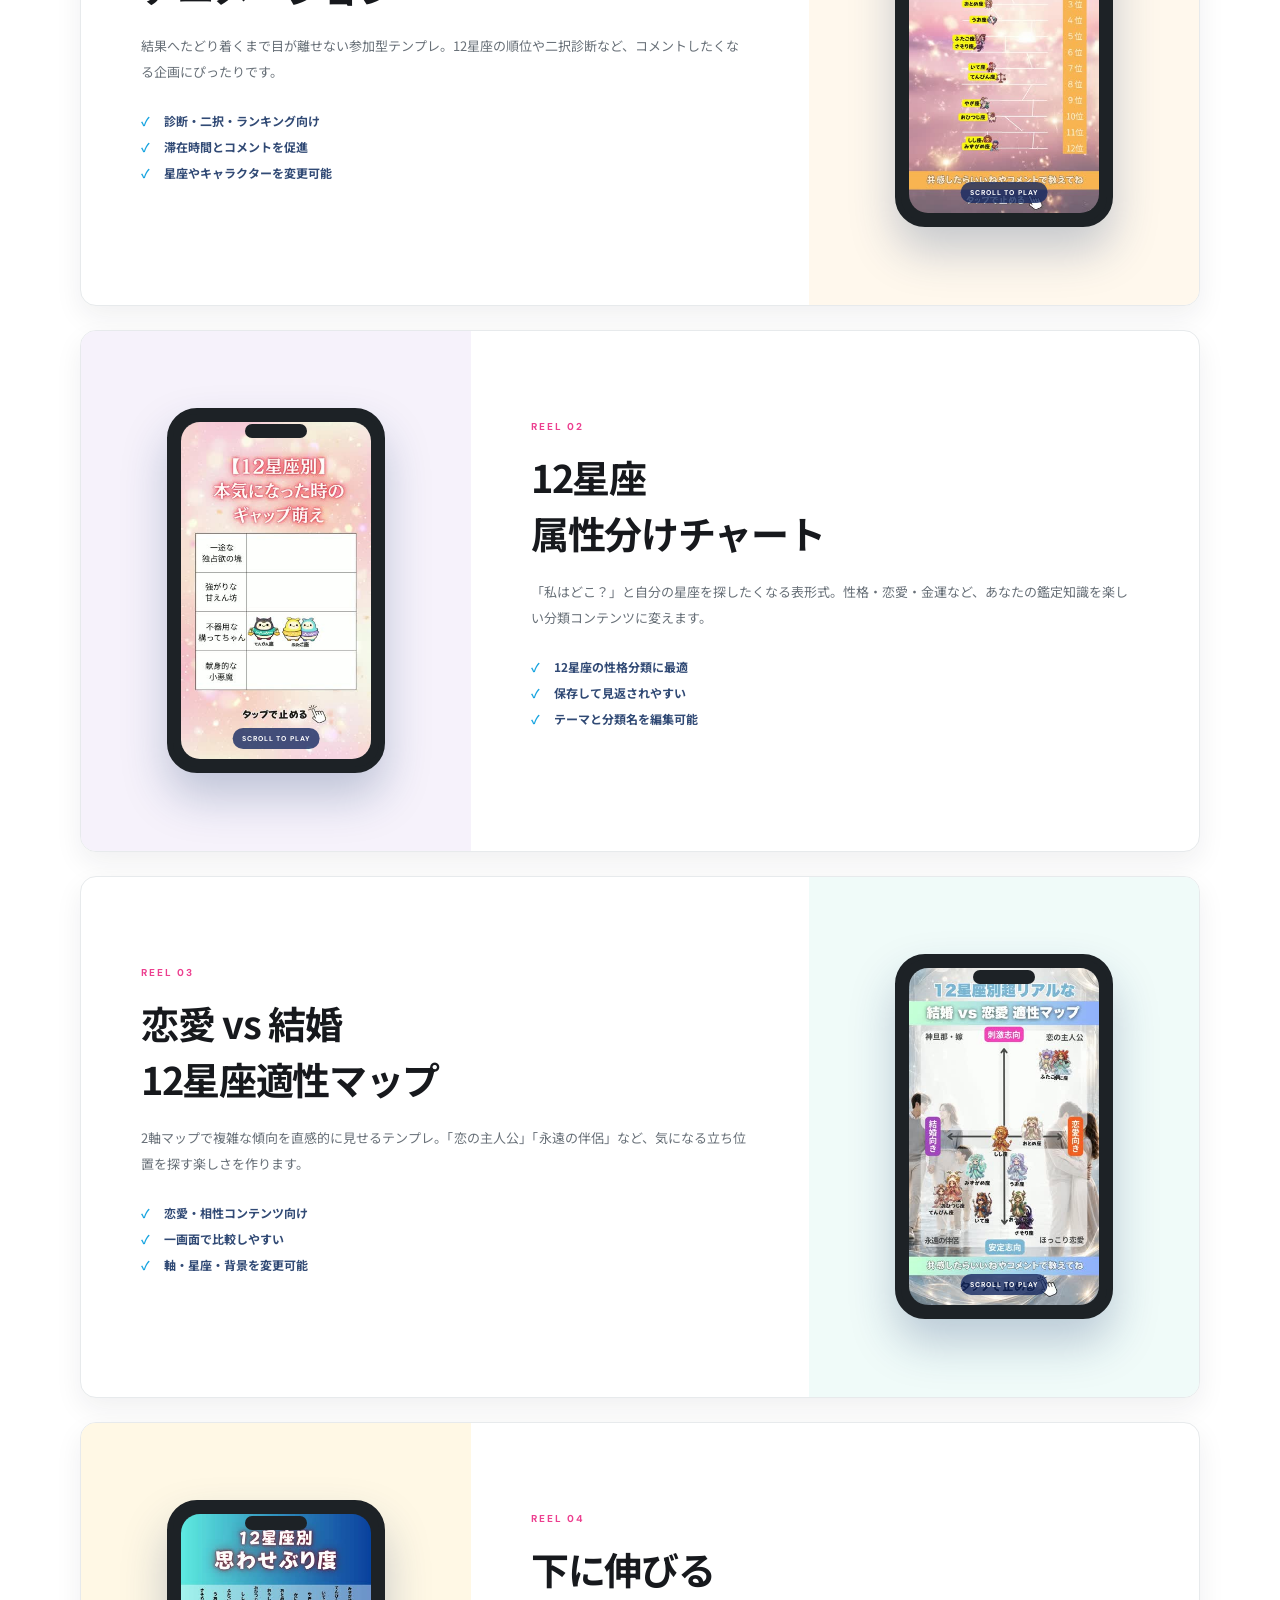
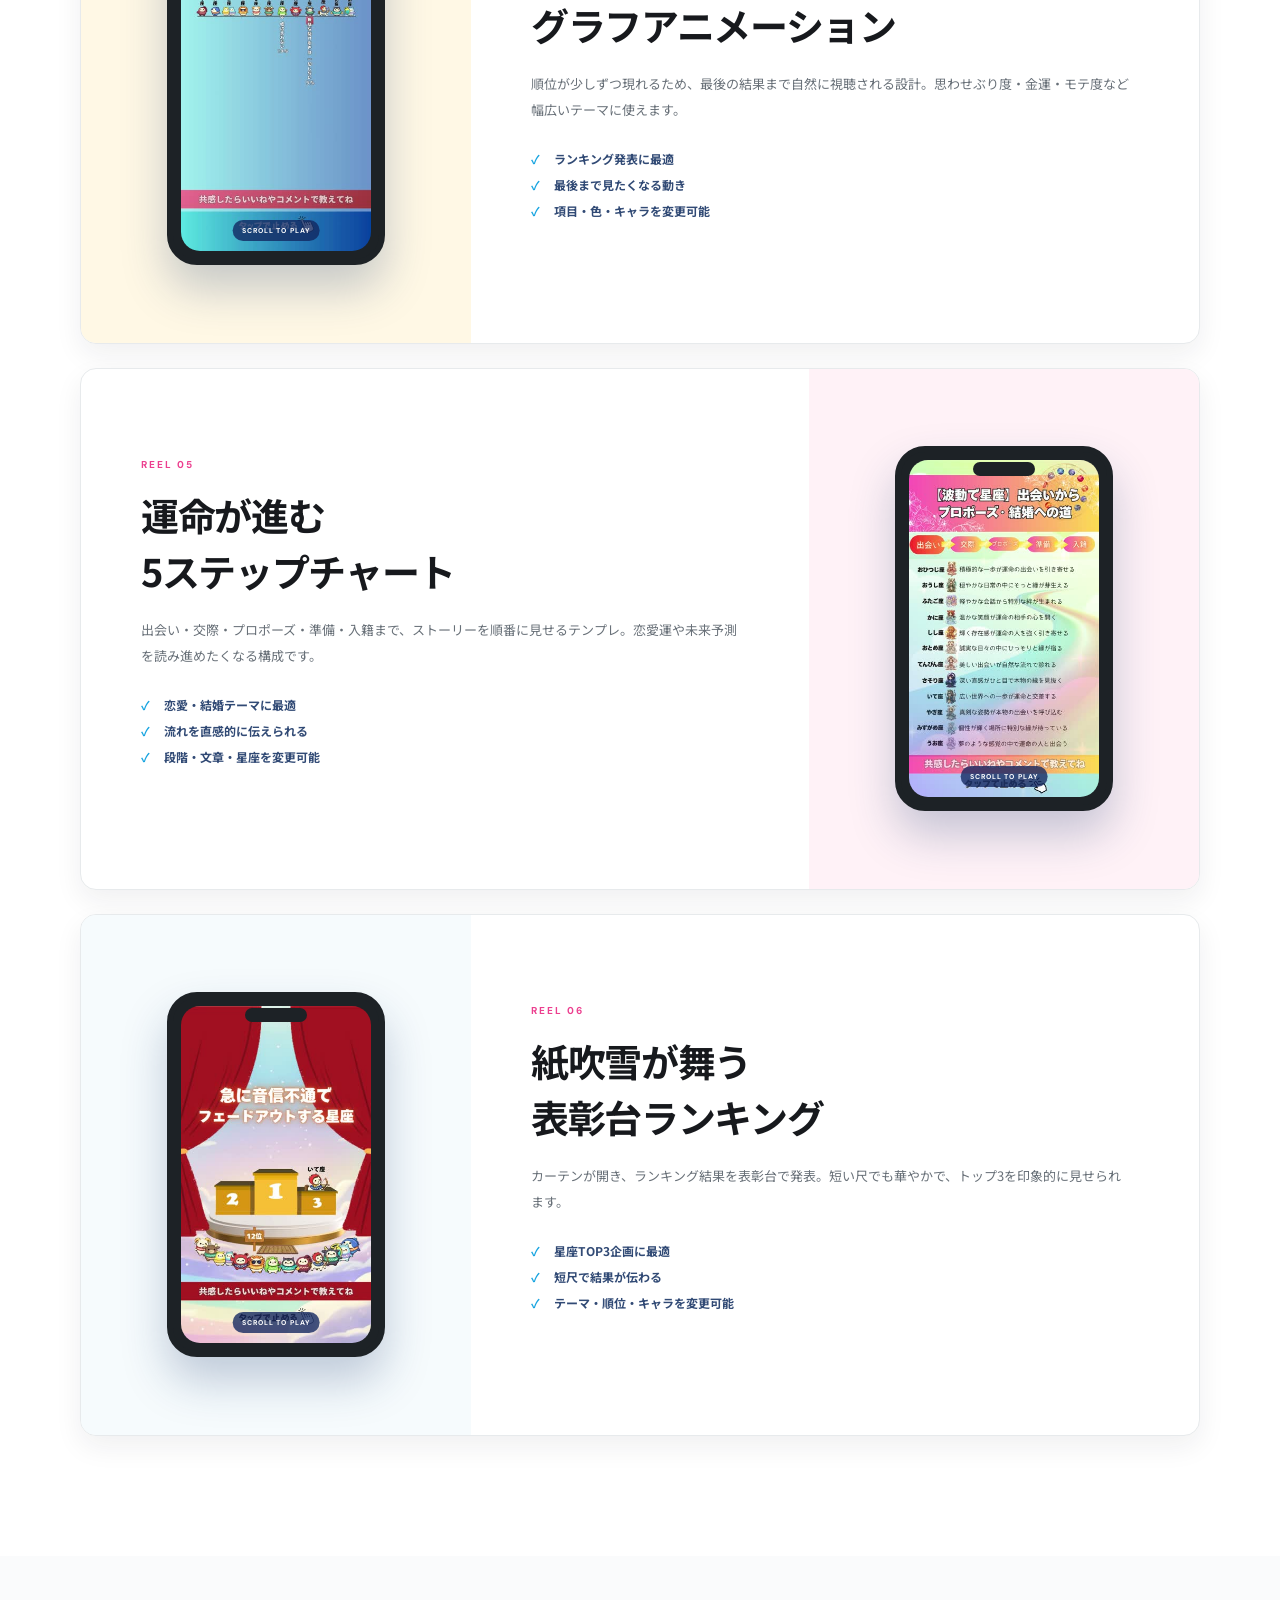
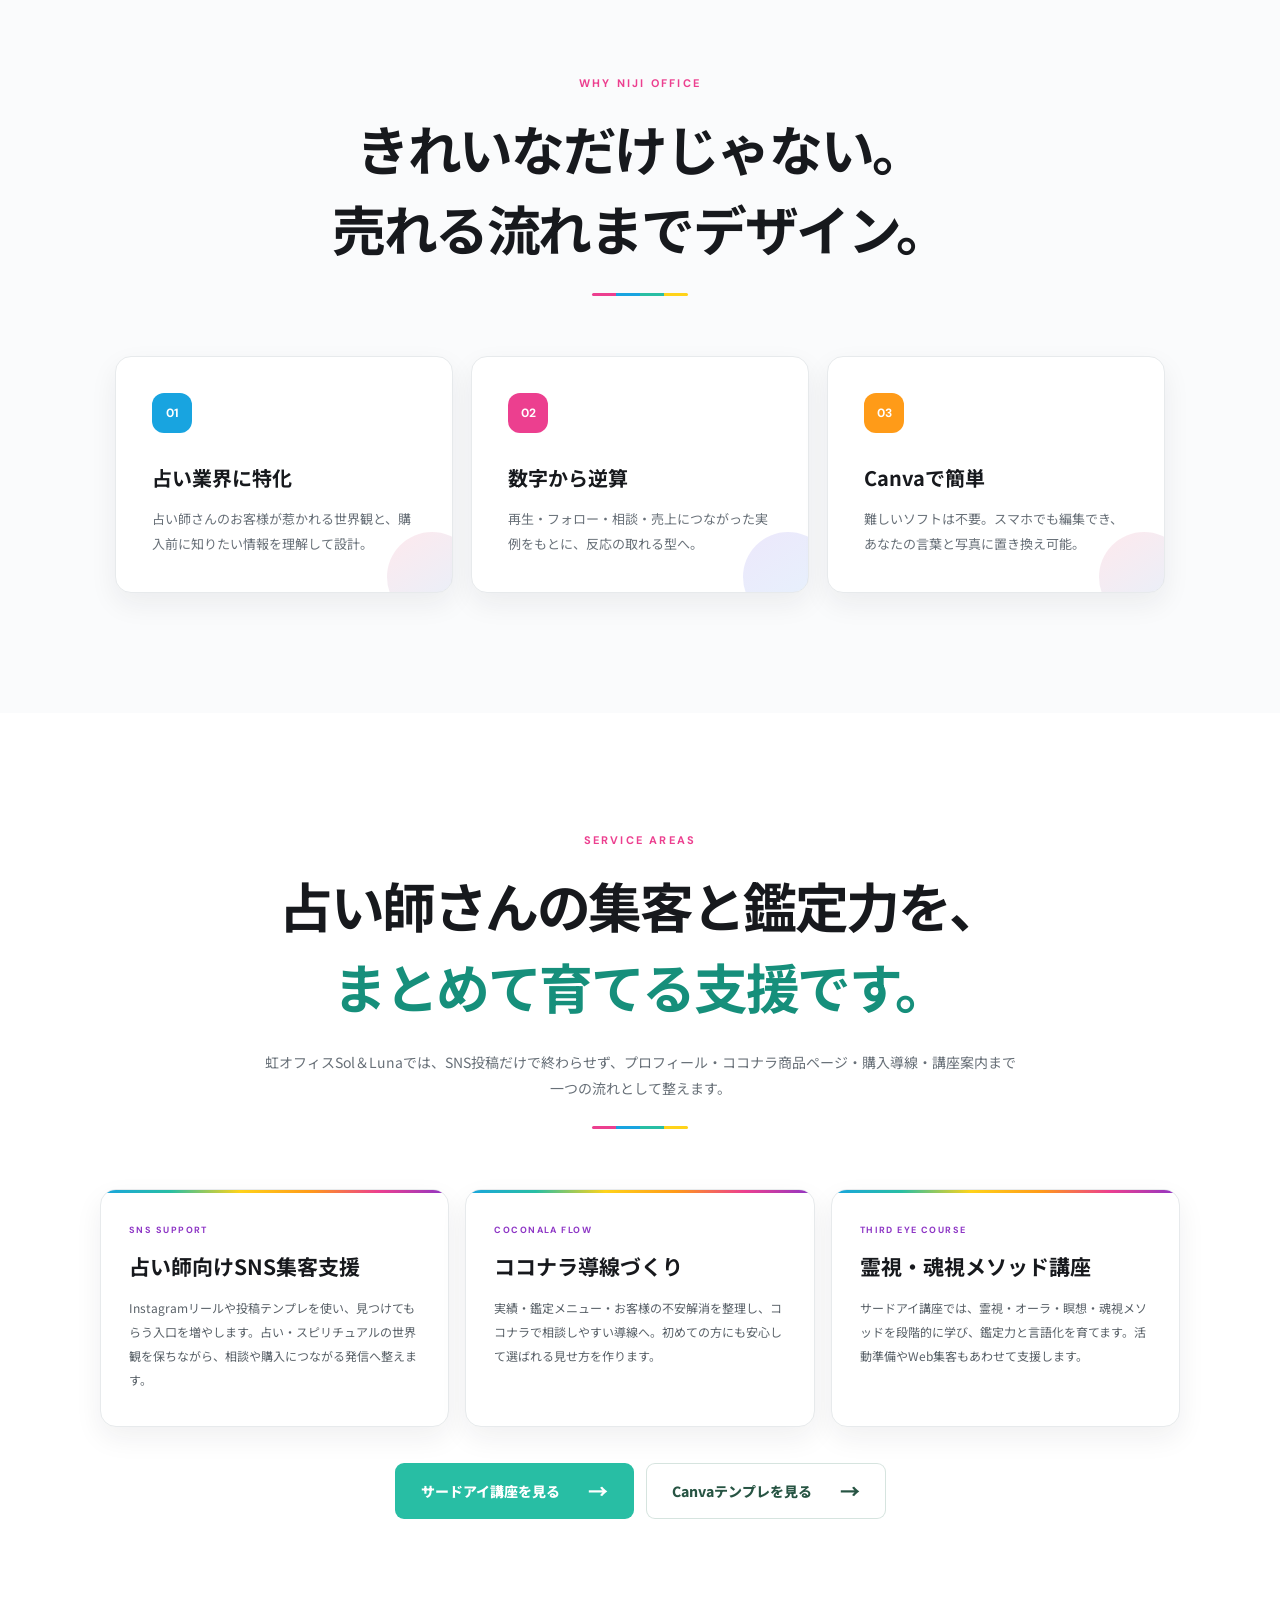
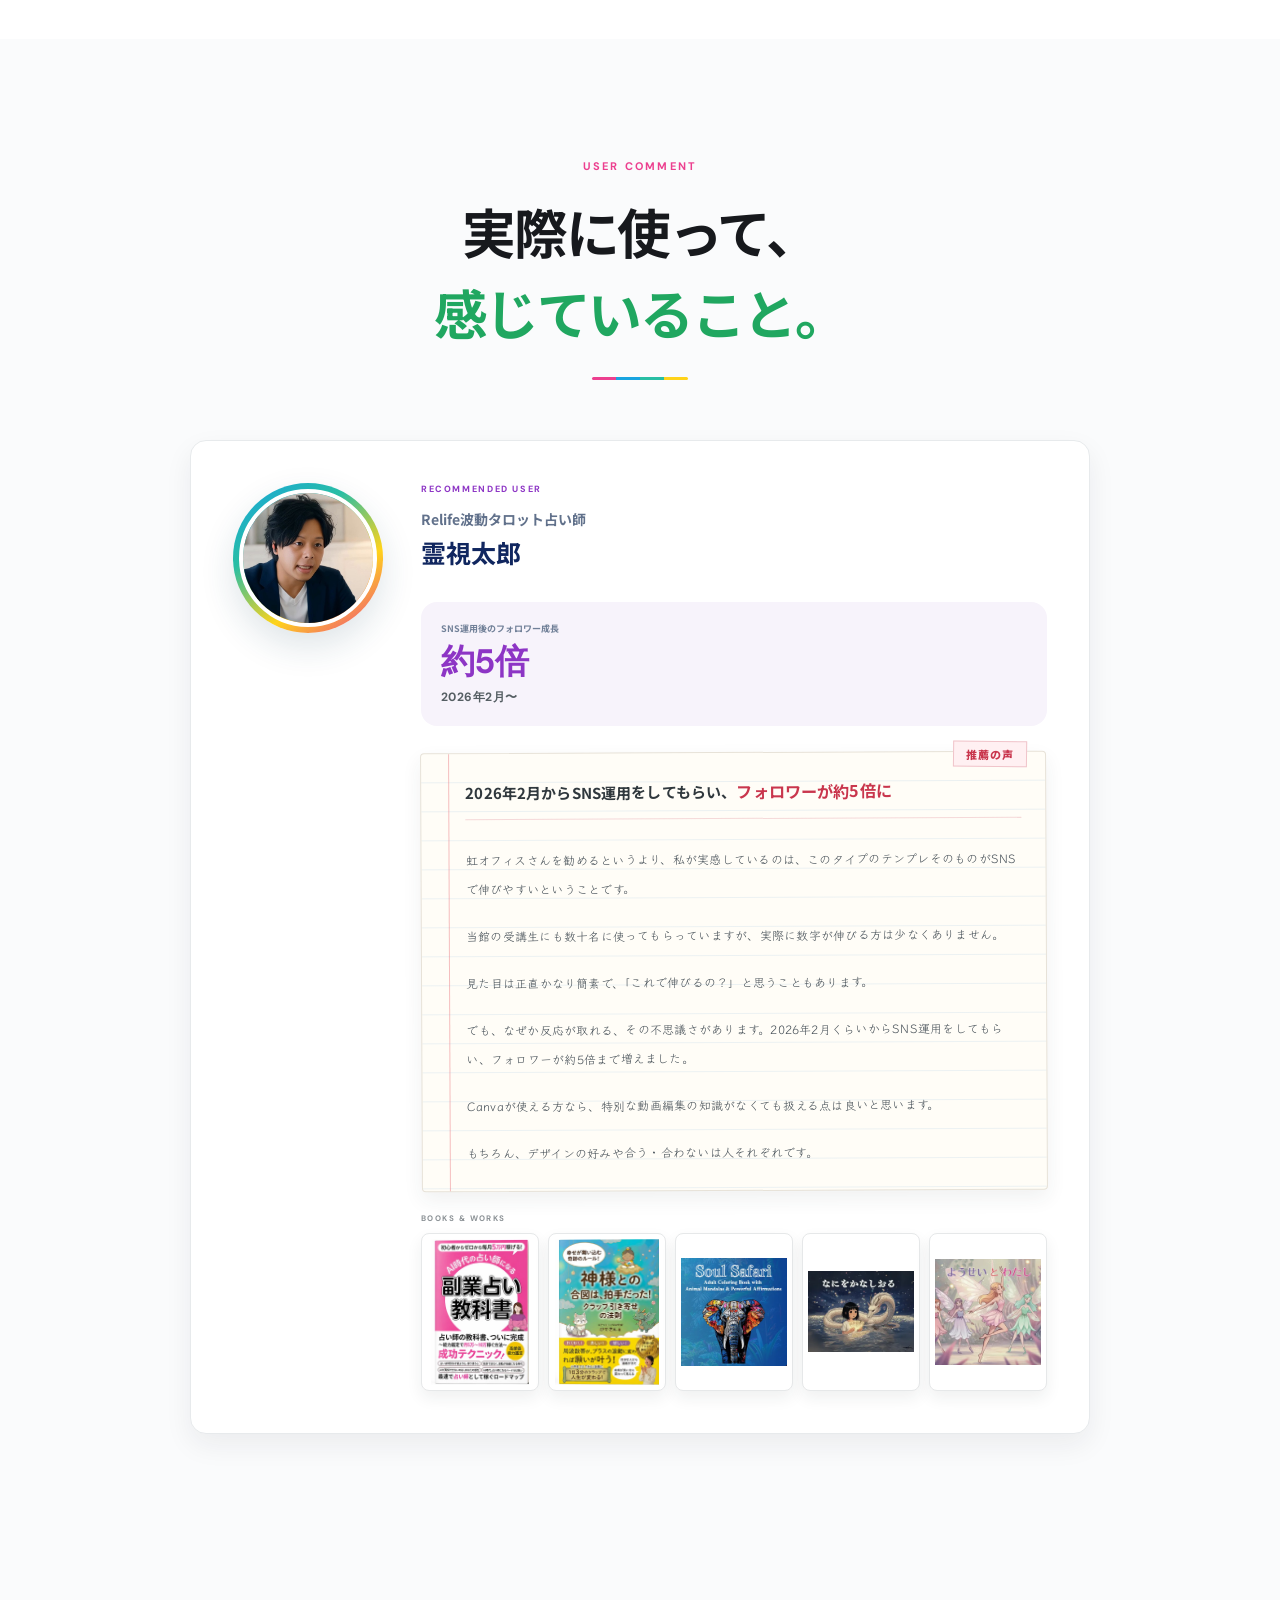
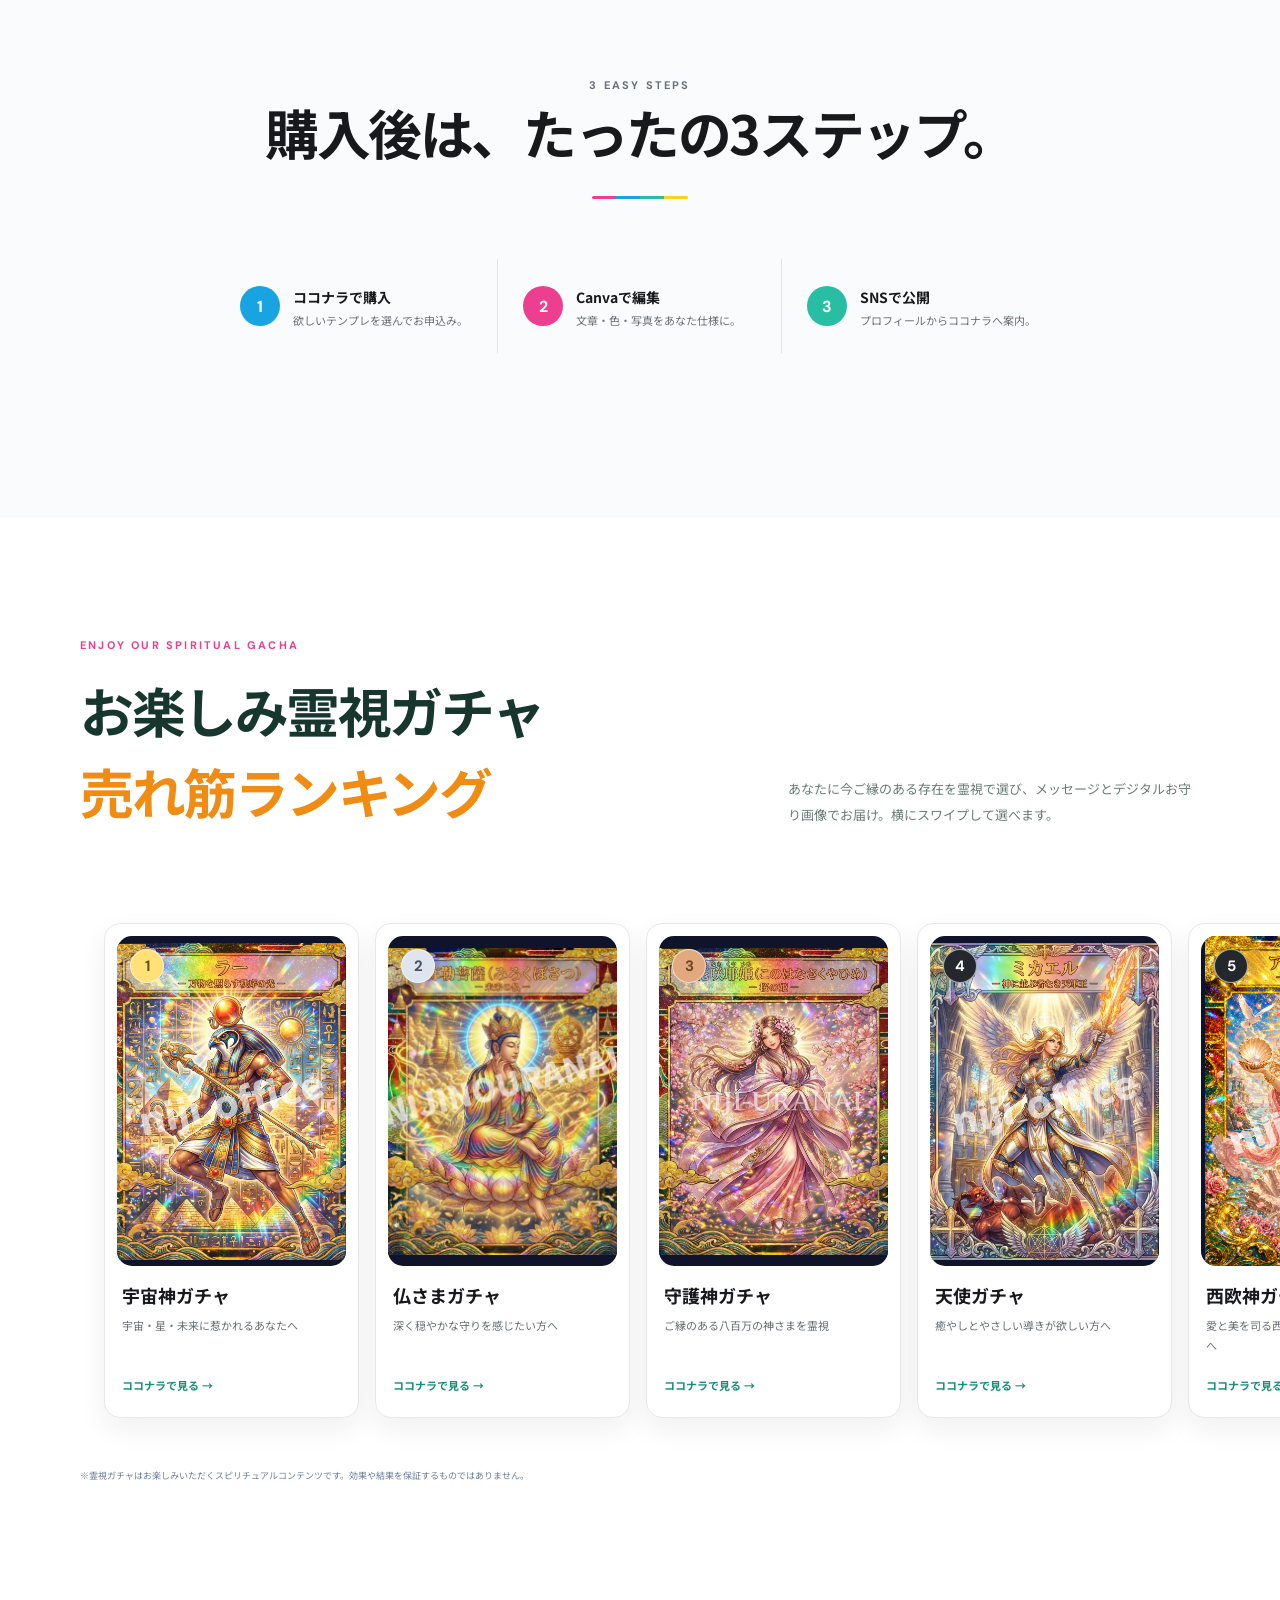
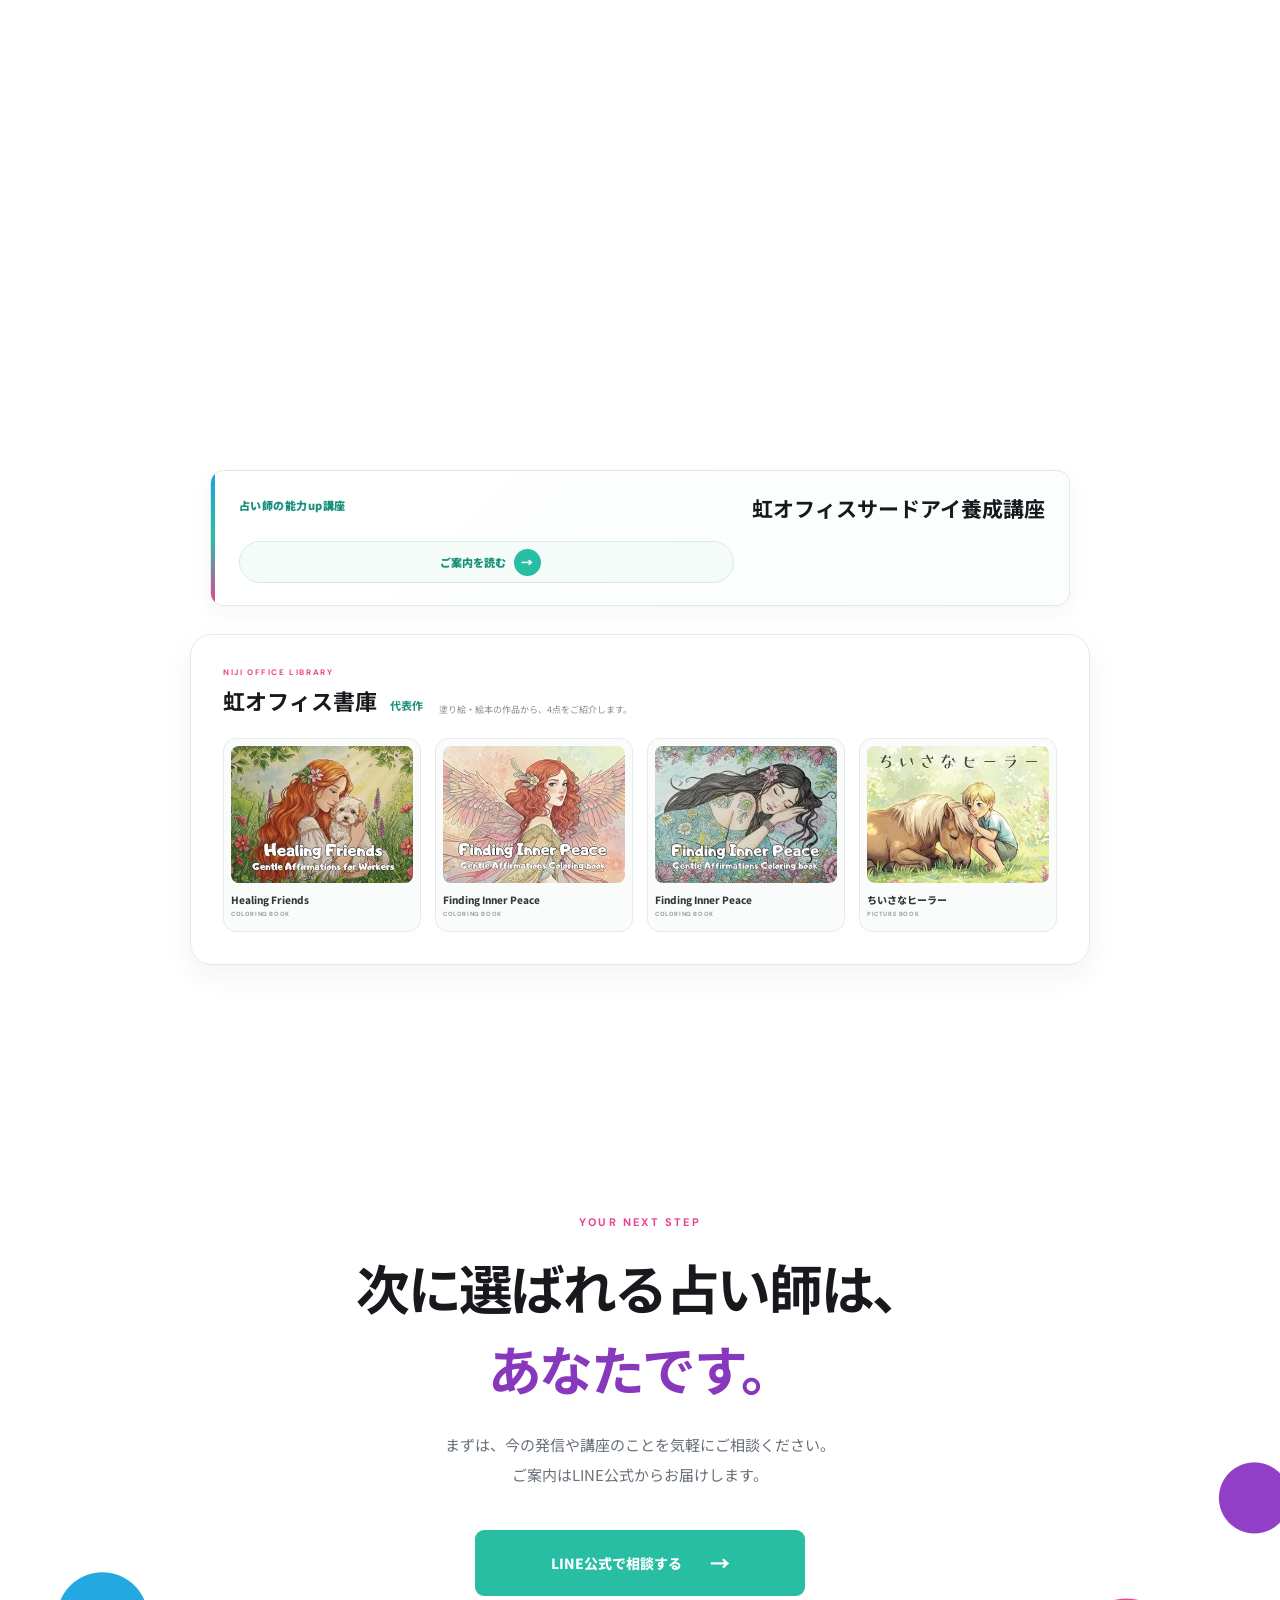
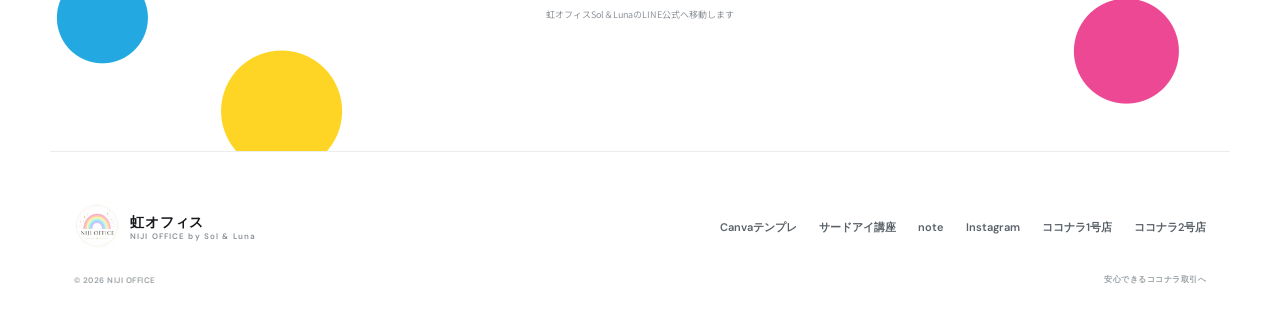
==== commit cfd70985: "Enlarge mobile Sol course illustration" ====
--- a/index.html
+++ b/index.html
@@ -27,7 +27,7 @@
   <link rel="preconnect" href="https://fonts.googleapis.com">
   <link rel="preconnect" href="https://fonts.gstatic.com" crossorigin>
   <link href="https://fonts.googleapis.com/css2?family=DM+Sans:wght@600;700&family=Klee+One:wght@400;600&family=Noto+Sans+JP:wght@400;500;600;700;800;900&display=swap" rel="stylesheet">
-  <link rel="stylesheet" href="styles.css?v=20260830-12">
+  <link rel="stylesheet" href="styles.css?v=20260830-13">
   <script defer src="app.js?v=20260623-2"></script>
   <script type="application/ld+json">
   {
@@ -163,6 +163,7 @@
         <span>占い師の能力up講座</span>
         <strong>虹オフィス<br>サードアイ養成講座</strong>
         <img class="course-announce-illustration" src="assets/illustrations/sol-course-card-white.png" alt="" loading="lazy" aria-hidden="true">
+        <em class="course-announce-sol">Sol</em>
         <b><small>ご案内を読む</small><i>→</i></b>
       </a>
     </div>
--- a/styles.css
+++ b/styles.css
@@ -175,7 +175,7 @@
 
 .course-announce{position:relative;scroll-margin-top:96px;max-width:860px;margin:24px auto 0;display:grid;grid-template-columns:minmax(0,1fr) auto;align-items:center;gap:18px;padding:22px 24px 22px 28px;border:1px solid #e2e8e6;border-radius:13px;background:linear-gradient(135deg,#fff,#fbfefd);box-shadow:0 8px 22px rgba(29,36,41,.045);transition:.25s;overflow:hidden}.course-announce:before{content:"";position:absolute;left:0;top:0;width:4px;height:100%;background:linear-gradient(180deg,#18a4e0,#28bea4,#ec3f8f)}.course-announce span,.course-announce strong{display:block}.course-announce span{margin-bottom:5px;color:#168f7b;font-size:11px;font-weight:900;letter-spacing:.04em}.course-announce strong{color:#17191d;font-size:21px;line-height:1.45}.course-announce b{align-self:center;display:inline-flex;align-items:center;justify-content:center;gap:8px;min-height:42px;padding:0 8px 0 15px;border:1px solid #d7ebe5;border-radius:999px;background:#f5fbf8;color:#168f7b;font-size:12px;font-style:normal;font-weight:900;white-space:nowrap}.course-announce b small{font-size:11px}.course-announce b i{display:grid;place-items:center;width:27px;height:27px;border-radius:50%;background:#28bea4;color:#fff;font-style:normal;line-height:1}.course-announce:hover{transform:translateY(-2px);border-color:#cfe4de;box-shadow:0 14px 30px rgba(29,36,41,.07)}
 .course-announce-after-platinum{margin-top:22px}
-.course-announce-illustration{position:absolute;right:8px;bottom:-18px;z-index:0;width:156px;max-width:42%;height:auto;border-radius:20px;opacity:.98;pointer-events:none;filter:saturate(1.02) contrast(1.01)}.course-announce>*:not(.course-announce-illustration){position:relative;z-index:1}.course-announce-after-platinum:after{display:none}
+.course-announce-illustration{position:absolute;right:8px;bottom:-18px;z-index:0;width:156px;max-width:42%;height:auto;border-radius:20px;opacity:.98;pointer-events:none;filter:saturate(1.02) contrast(1.01)}.course-announce-sol{position:absolute;right:28px;top:28px;z-index:2;color:#5576c7;font-family:"Klee One","Noto Sans JP",sans-serif;font-size:23px;font-style:normal;font-weight:600;line-height:1}.course-announce>*:not(.course-announce-illustration){position:relative;z-index:1}.course-announce-after-platinum:after{display:none}
 .platinum-copy h2 small{display:block;margin:0 0 6px;color:#70777b;font-size:13px;font-weight:900;line-height:1;letter-spacing:.08em}.platinum-copy h2 strong{display:block;line-height:1.28}
 @media(min-width:1100px){.platinum-course-layout{display:grid;grid-template-columns:minmax(710px,1fr) minmax(340px,380px);align-items:stretch;gap:26px}.platinum-course-layout .platinum-trust{max-width:none;height:100%;margin:0;grid-template-columns:244px minmax(0,1fr);gap:32px;padding:36px 38px}.platinum-course-layout .platinum-badges{justify-content:flex-start;gap:14px}.platinum-course-layout .platinum-badges .platinum-mark{width:112px;height:112px;flex-basis:112px}.platinum-course-layout .platinum-copy{padding-top:2px}.platinum-course-layout .platinum-copy h2{font-size:29px;line-height:1.42}.platinum-course-layout .platinum-copy>span{max-width:360px;margin-top:14px;line-height:1.9}.platinum-course-layout .platinum-route{grid-column:1/-1;border-left:0;border-top:1px solid #e6e9ea;padding:20px 0 0}.platinum-course-layout .course-announce-after-platinum{max-width:none;height:100%;min-height:274px;margin:0;grid-template-columns:1fr;align-content:center;gap:22px;padding:38px 144px 34px 34px;border-color:#dfe9e6;background:#fff;box-shadow:0 20px 46px rgba(28,75,58,.07)}.platinum-course-layout .course-announce-after-platinum:before{width:6px;background:linear-gradient(180deg,#18a4e0 0%,#28bea4 52%,#ec3f8f 100%)}.platinum-course-layout .course-announce-after-platinum span{margin:0;color:#168f7b;font-size:12px;letter-spacing:.08em}.platinum-course-layout .course-announce-after-platinum strong{font-size:28px;line-height:1.42;letter-spacing:0}.platinum-course-layout .course-announce-after-platinum b{width:max-content;min-height:46px;padding-left:17px;box-shadow:0 8px 18px rgba(40,190,164,.12)}.platinum-course-layout .course-announce-illustration{right:0;bottom:-12px;width:188px;max-width:50%}.platinum-course-layout .course-announce:after{display:none}}
 .course-page{background:#fff}.course-page .header-cta{background:#28bea4}.course-hero{position:relative;padding:150px 24px 90px;overflow:hidden;background:#fff}.course-hero:before{content:"";position:absolute;right:-80px;top:120px;width:310px;height:310px;border-radius:50%;background:radial-gradient(circle,#fff7bc 0 28%,rgba(236,63,143,.16) 29% 48%,transparent 49%)}.course-hero:after{content:"";position:absolute;left:-90px;bottom:-100px;width:260px;height:260px;border-radius:50%;background:radial-gradient(circle,#18a4e0 0 22%,#28bea4 23% 38%,transparent 39%);opacity:.18}.course-hero-inner{position:relative;z-index:2;max-width:980px;margin:auto}.course-hero h1{margin:0 0 24px;color:#17191d;font-size:clamp(38px,5.6vw,70px);line-height:1.35;letter-spacing:-.04em}.course-hero h1 span{background:linear-gradient(95deg,#ec3f8f,#8d35c5 55%,#18a4e0);-webkit-background-clip:text;background-clip:text;color:transparent;-webkit-text-fill-color:transparent}.course-hero p{max-width:720px;margin:0;color:#4f565c;font-size:16px;line-height:2}.course-hero-points{display:flex;flex-wrap:wrap;gap:10px;margin-top:28px}.course-hero-points span{padding:9px 12px;border:1px solid #e3e8eb;border-radius:999px;background:#fff;font-size:11px;font-weight:800;box-shadow:0 7px 18px rgba(29,36,41,.055)}
@@ -184,6 +184,6 @@
 @media(max-width:900px){.course-announce{grid-template-columns:1fr}.course-hero{padding-top:125px}.course-step{grid-template-columns:1fr;gap:14px}.course-step b{grid-column:auto}.work-grid-wide{grid-template-columns:repeat(2,minmax(0,1fr))}}
 @media(max-width:640px){.course-announce{margin-top:20px;padding:22px 20px}.course-announce:before{margin:-22px -20px 10px}.course-announce strong{font-size:19px}.course-hero{padding:115px 20px 70px}.course-hero h1{font-size:34px}.course-hero p{font-size:13px}.course-section{padding:56px 18px}.course-panel{padding:28px 20px;border-radius:16px}.course-panel h2{font-size:28px}.course-intro,.course-lead{font-size:12px}.work-grid,.work-grid-wide,.method-list{grid-template-columns:1fr}.course-step{padding:20px}.course-step h3{font-size:18px}.course-step p{font-size:12px}.course-compare{min-width:520px;font-size:12px}.course-cta{padding:80px 20px}.course-cta:before{opacity:.12}}
 @media(max-width:640px){.course-announce{padding:20px 18px 20px 22px}.course-announce:before{margin:0}.course-announce span{font-size:10px}.course-announce strong{font-size:18px}.course-announce b{width:max-content;min-height:39px;padding-left:13px}.course-announce b small{font-size:10px}.course-announce b i{width:25px;height:25px}}
-@media(max-width:640px){.course-announce-after-platinum{min-height:245px;padding-right:150px;border-color:#dfe9e6;background:#fff}.course-announce-after-platinum strong{font-size:24px;line-height:1.42}.course-announce-after-platinum .course-announce-illustration{right:-4px;bottom:-12px;width:158px;max-width:46%;opacity:.98}.course-announce-after-platinum:after{display:none}}
+@media(max-width:640px){.course-announce-after-platinum{min-height:258px;padding-right:126px;border-color:#dfe9e6;background:#fff}.course-announce-after-platinum strong{font-size:24px;line-height:1.42}.course-announce-after-platinum .course-announce-illustration{right:-18px;bottom:-16px;width:198px;max-width:56%;opacity:.98}.course-announce-after-platinum .course-announce-sol{right:24px;top:24px;font-size:25px}.course-announce-after-platinum:after{display:none}}
 @media(max-width:900px){.soul-list{grid-template-columns:1fr}.soul-method-link{width:100%}.soul-method{padding:24px 20px}}
 
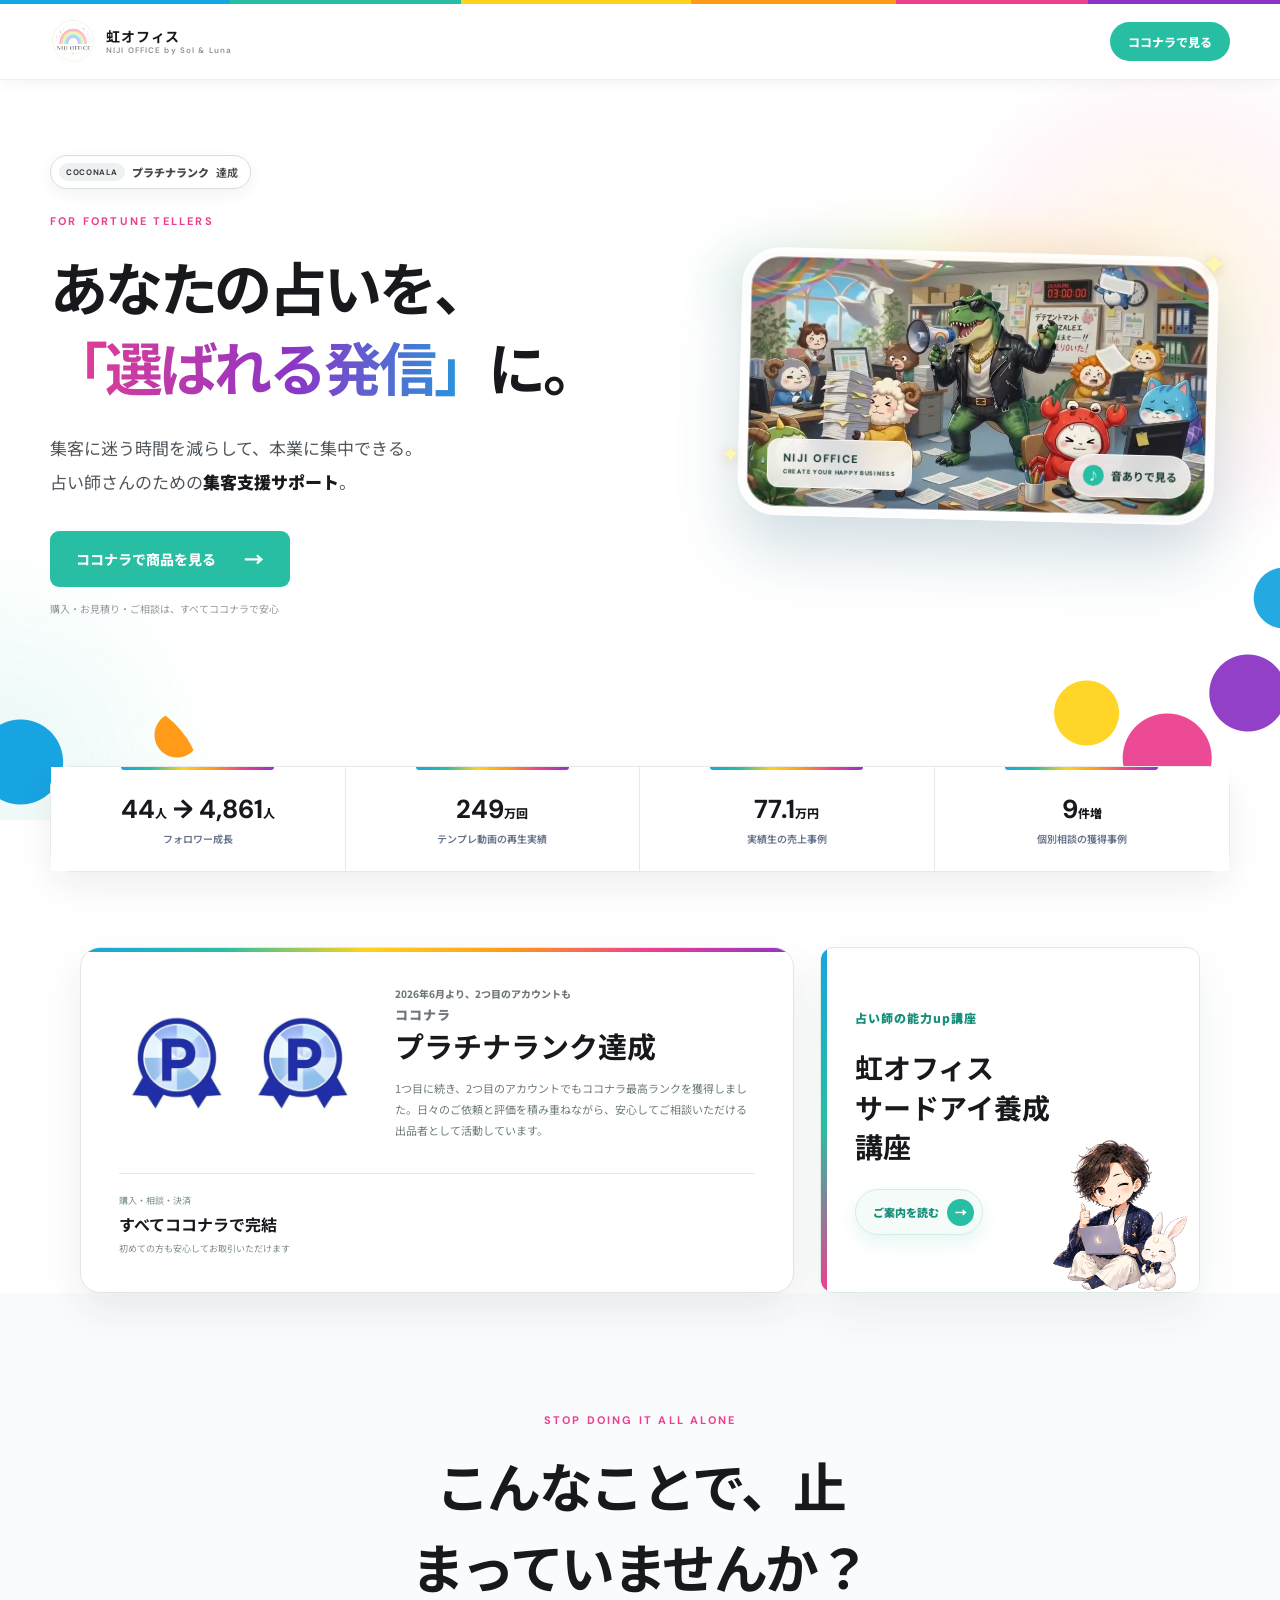
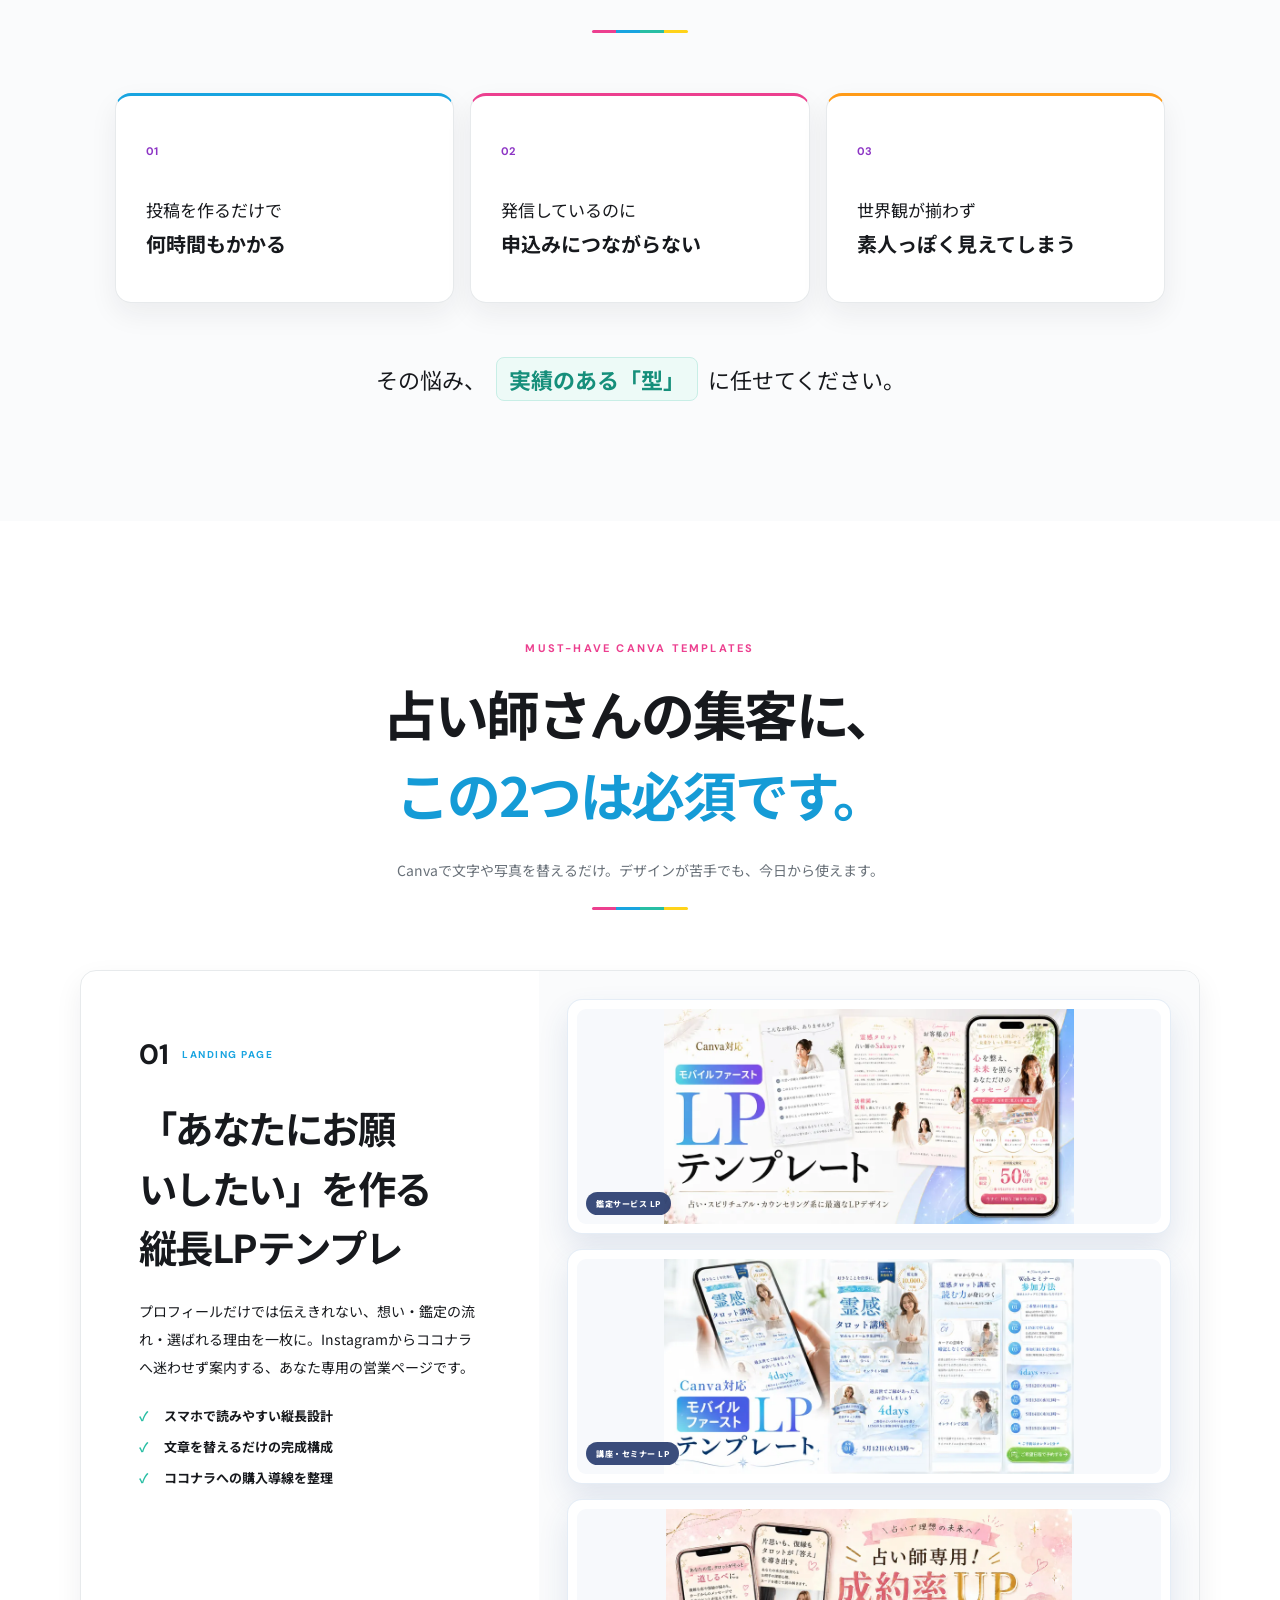
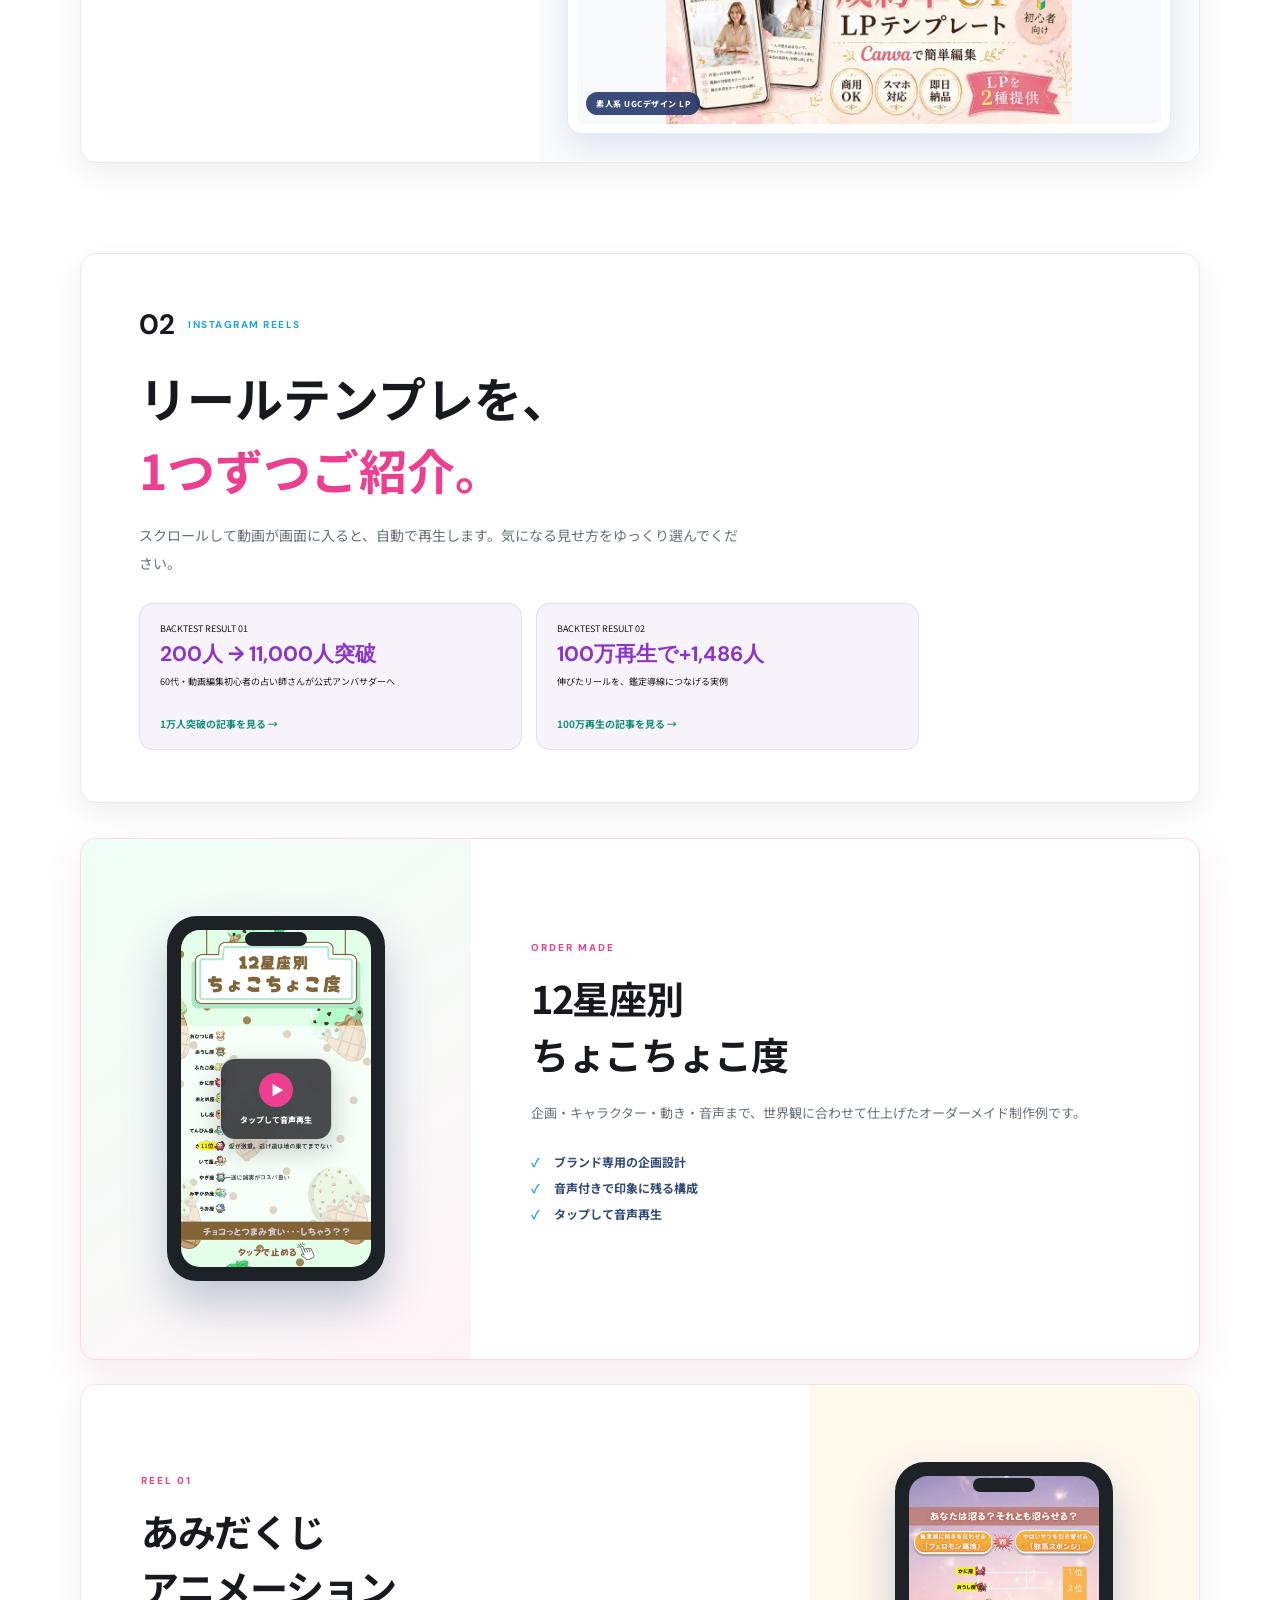
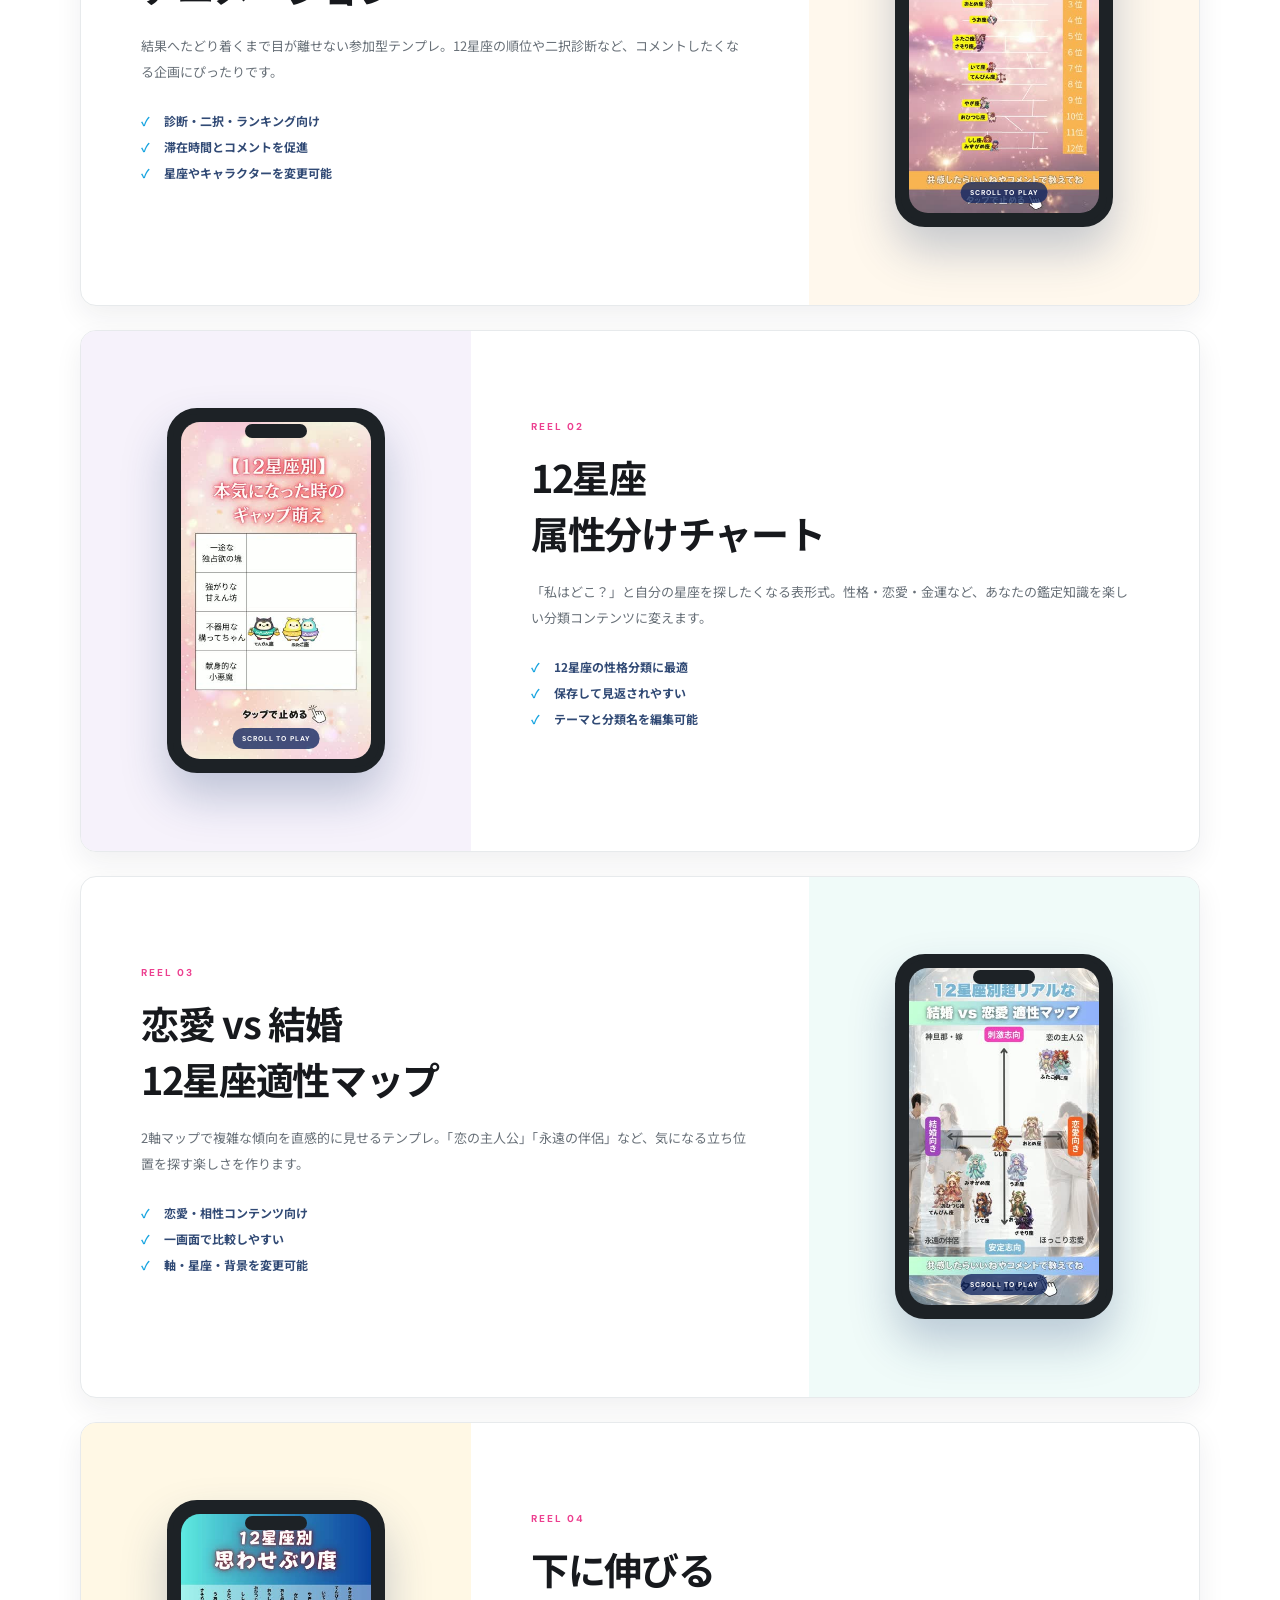
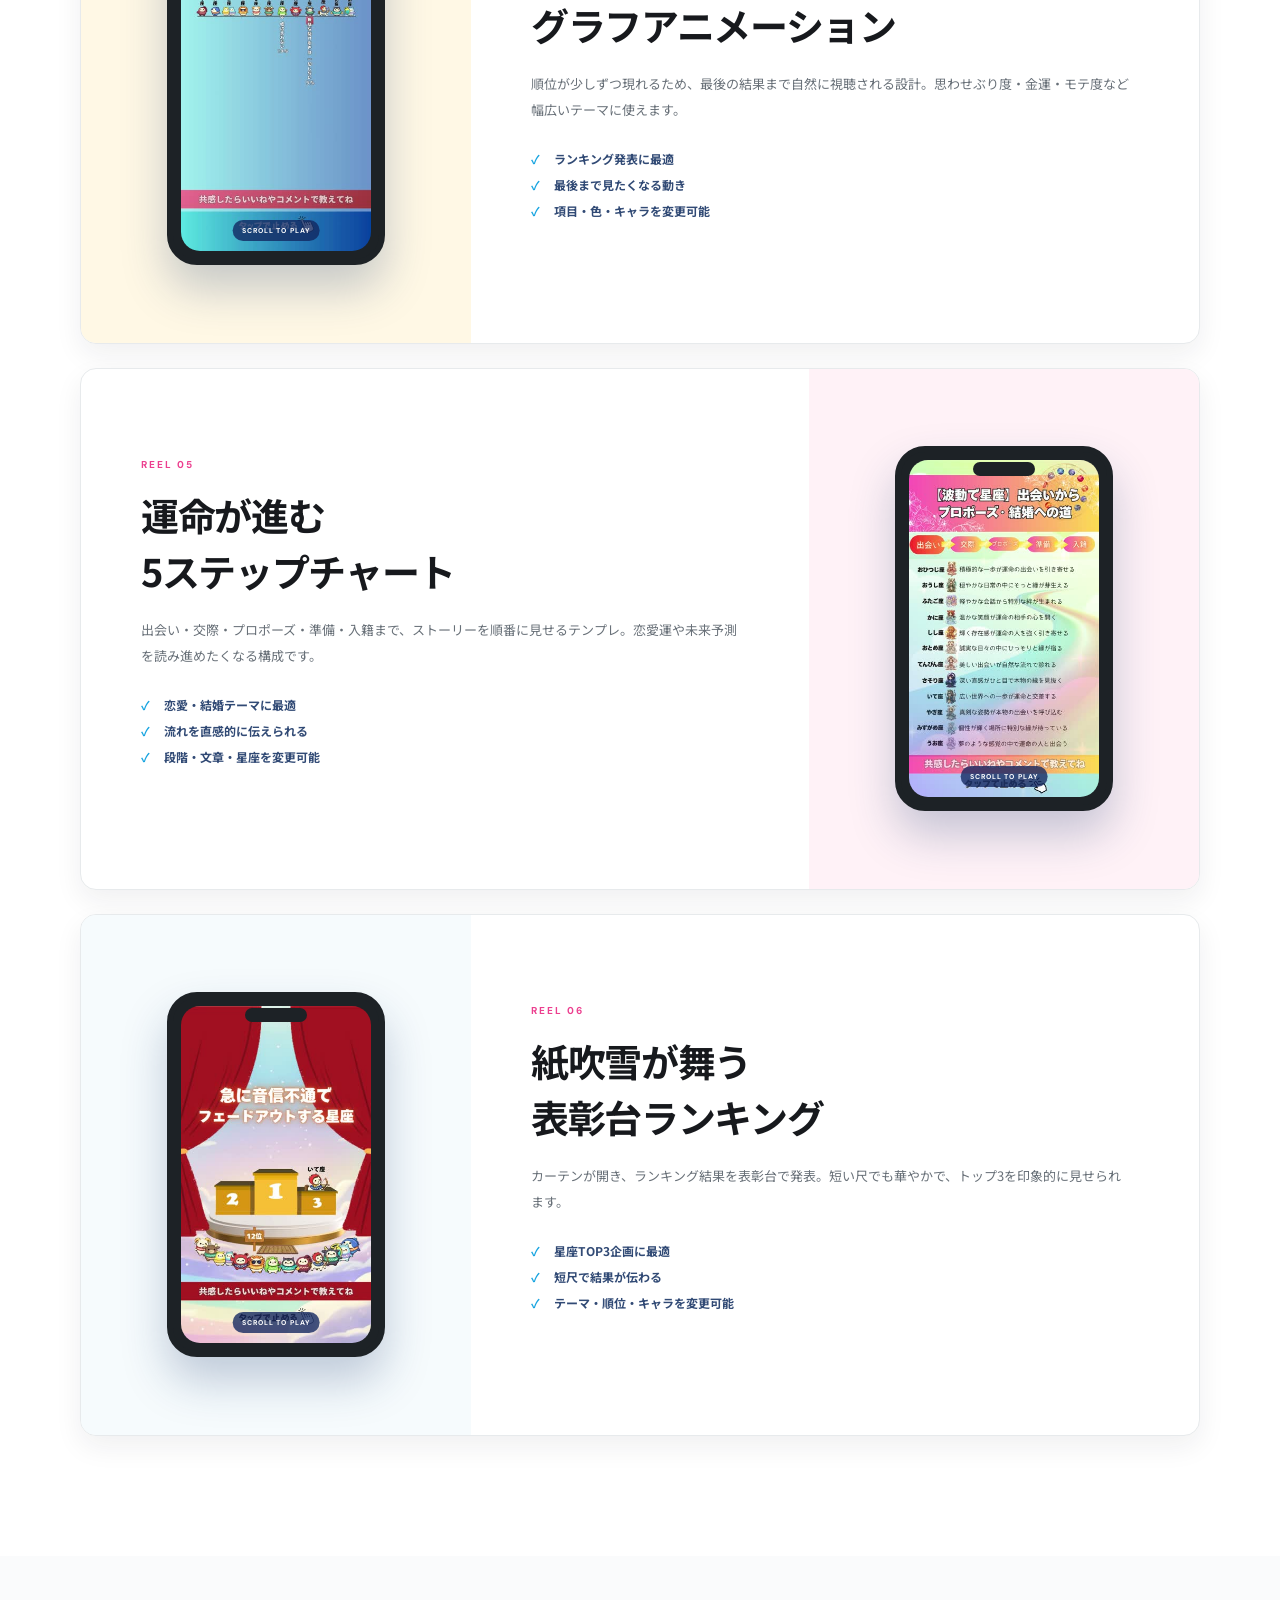
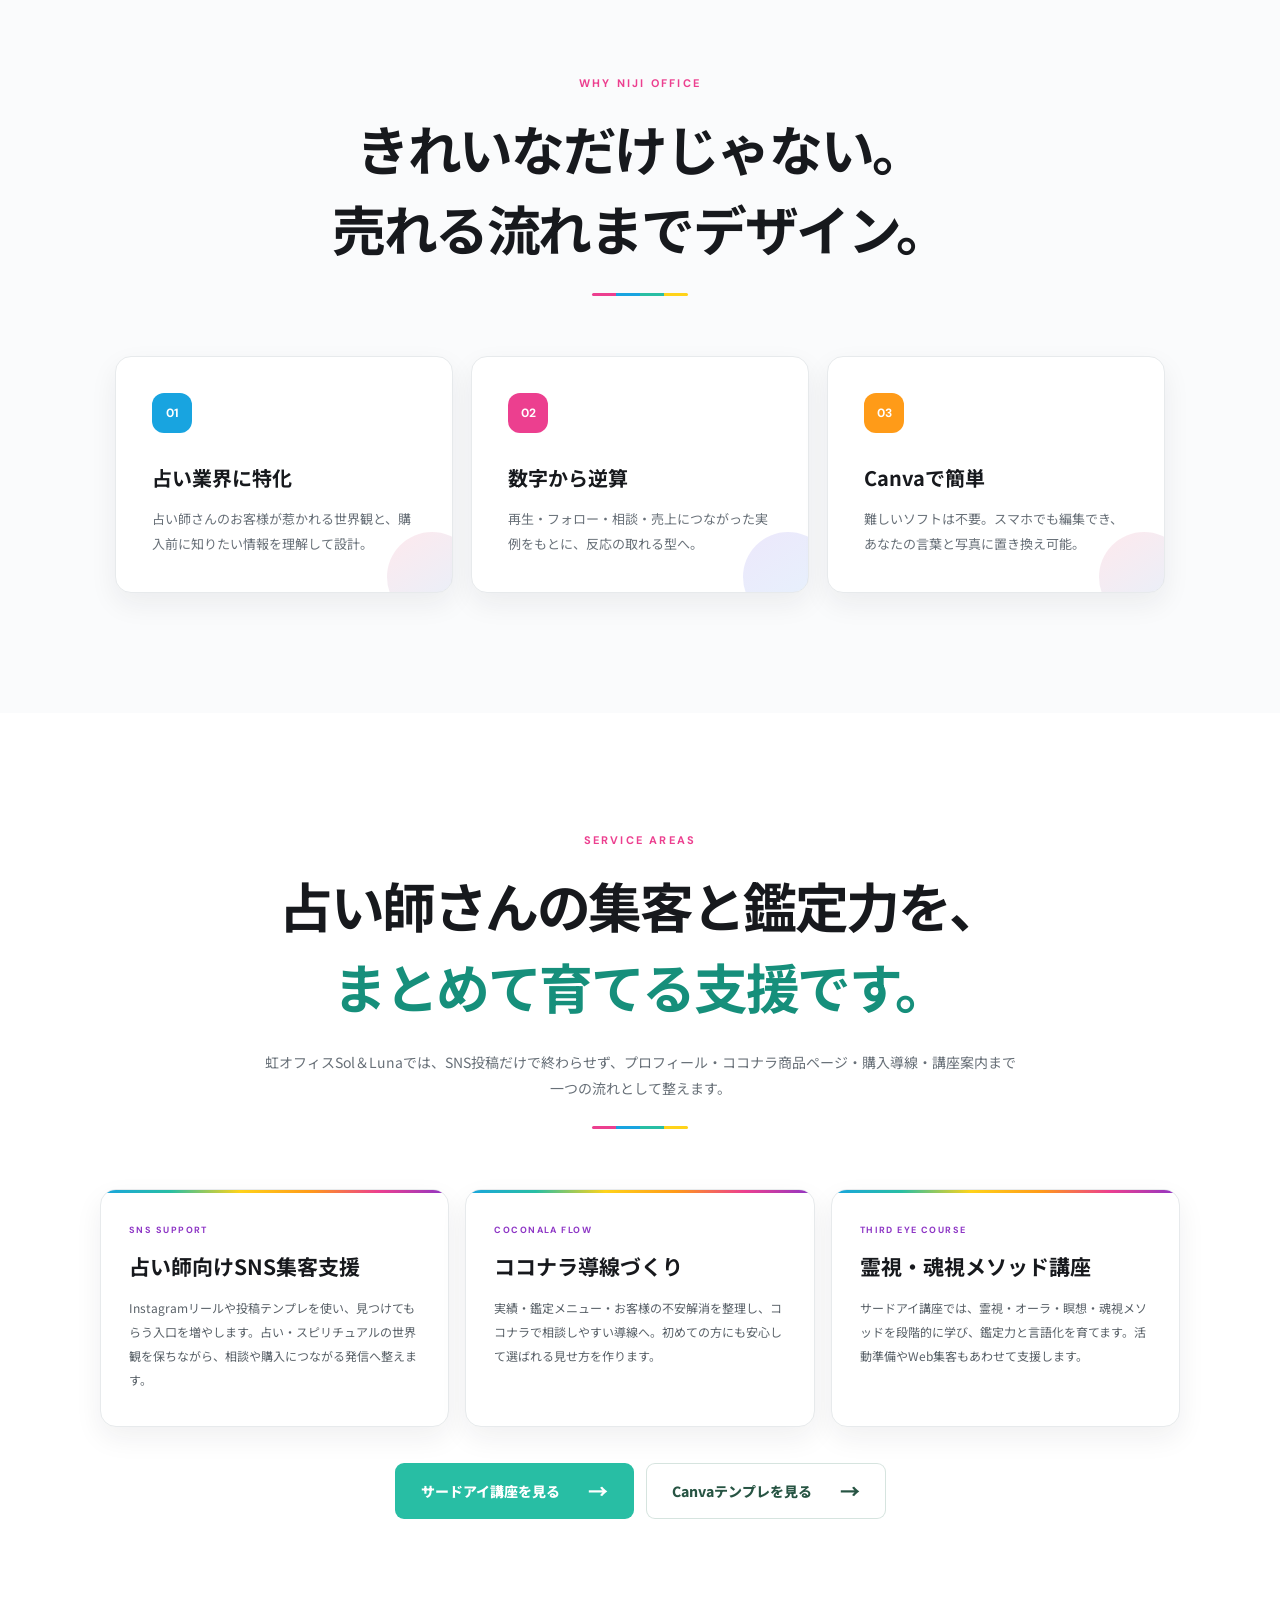
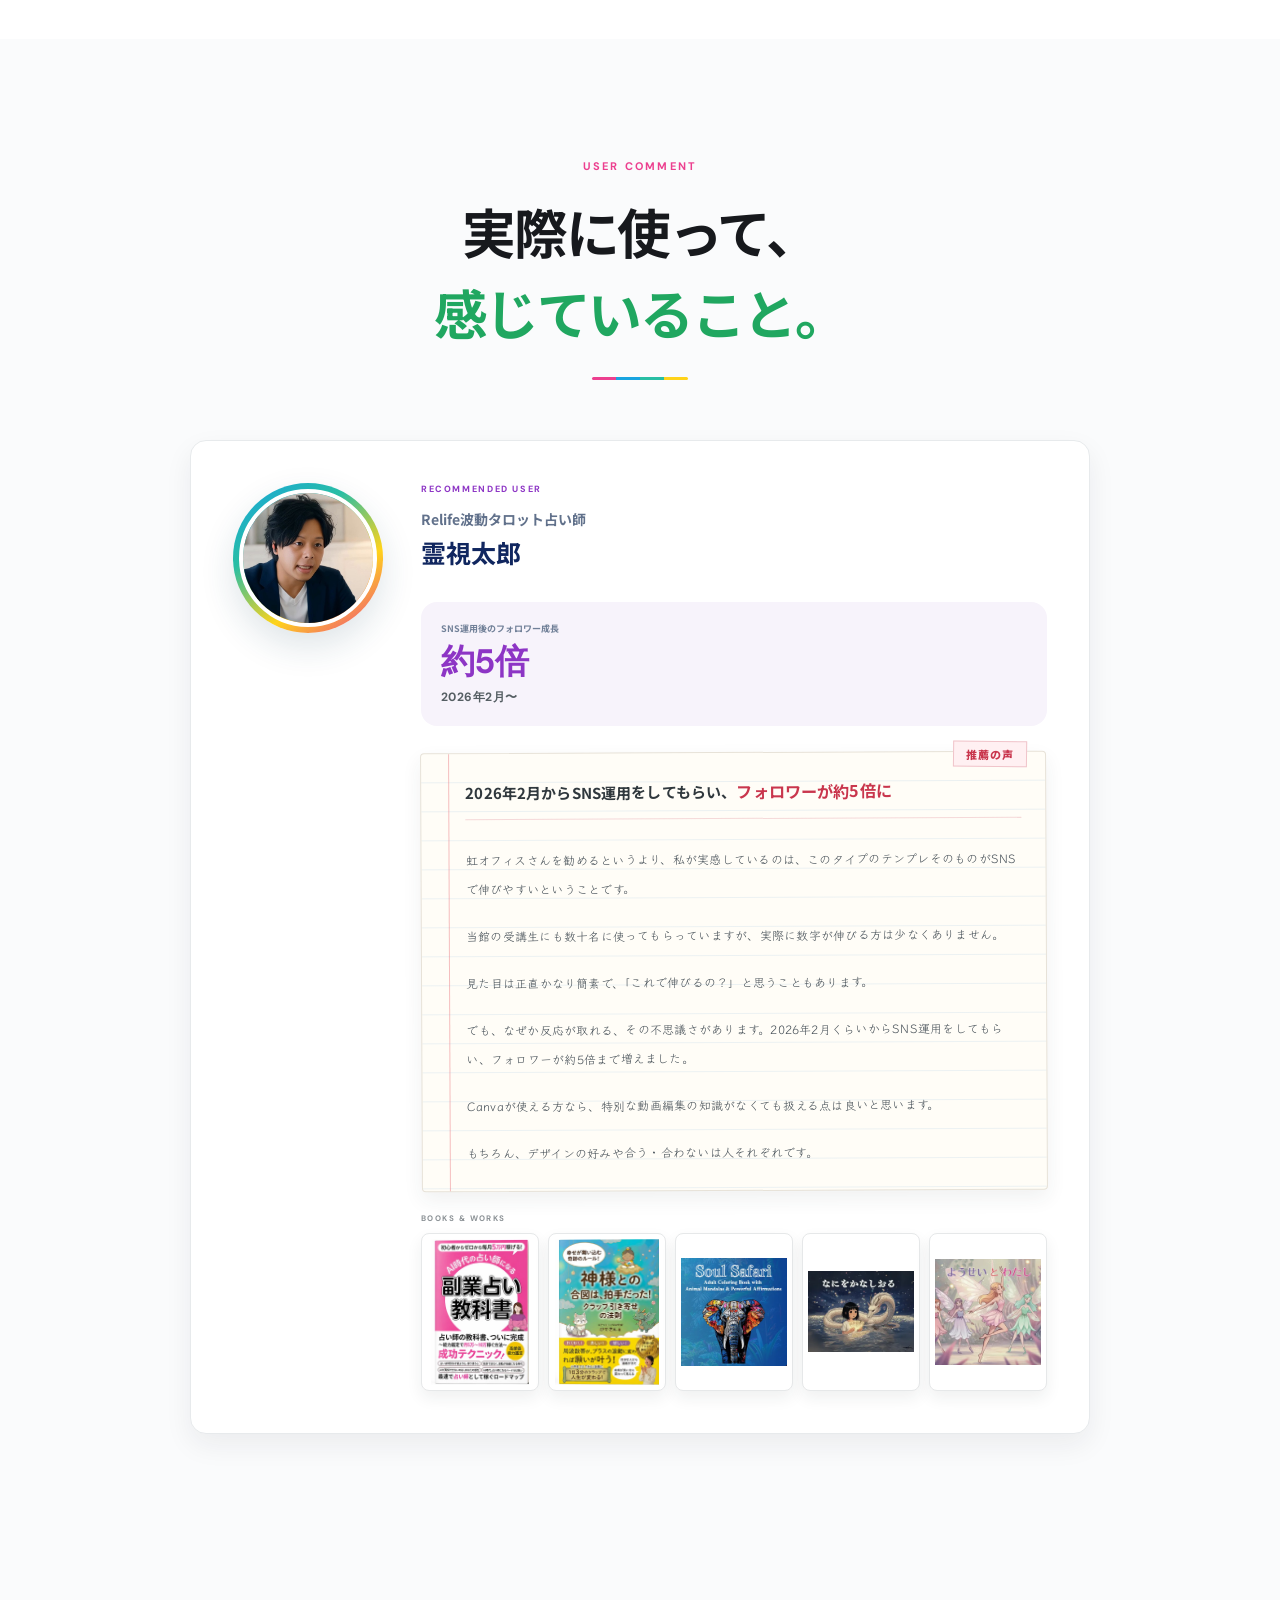
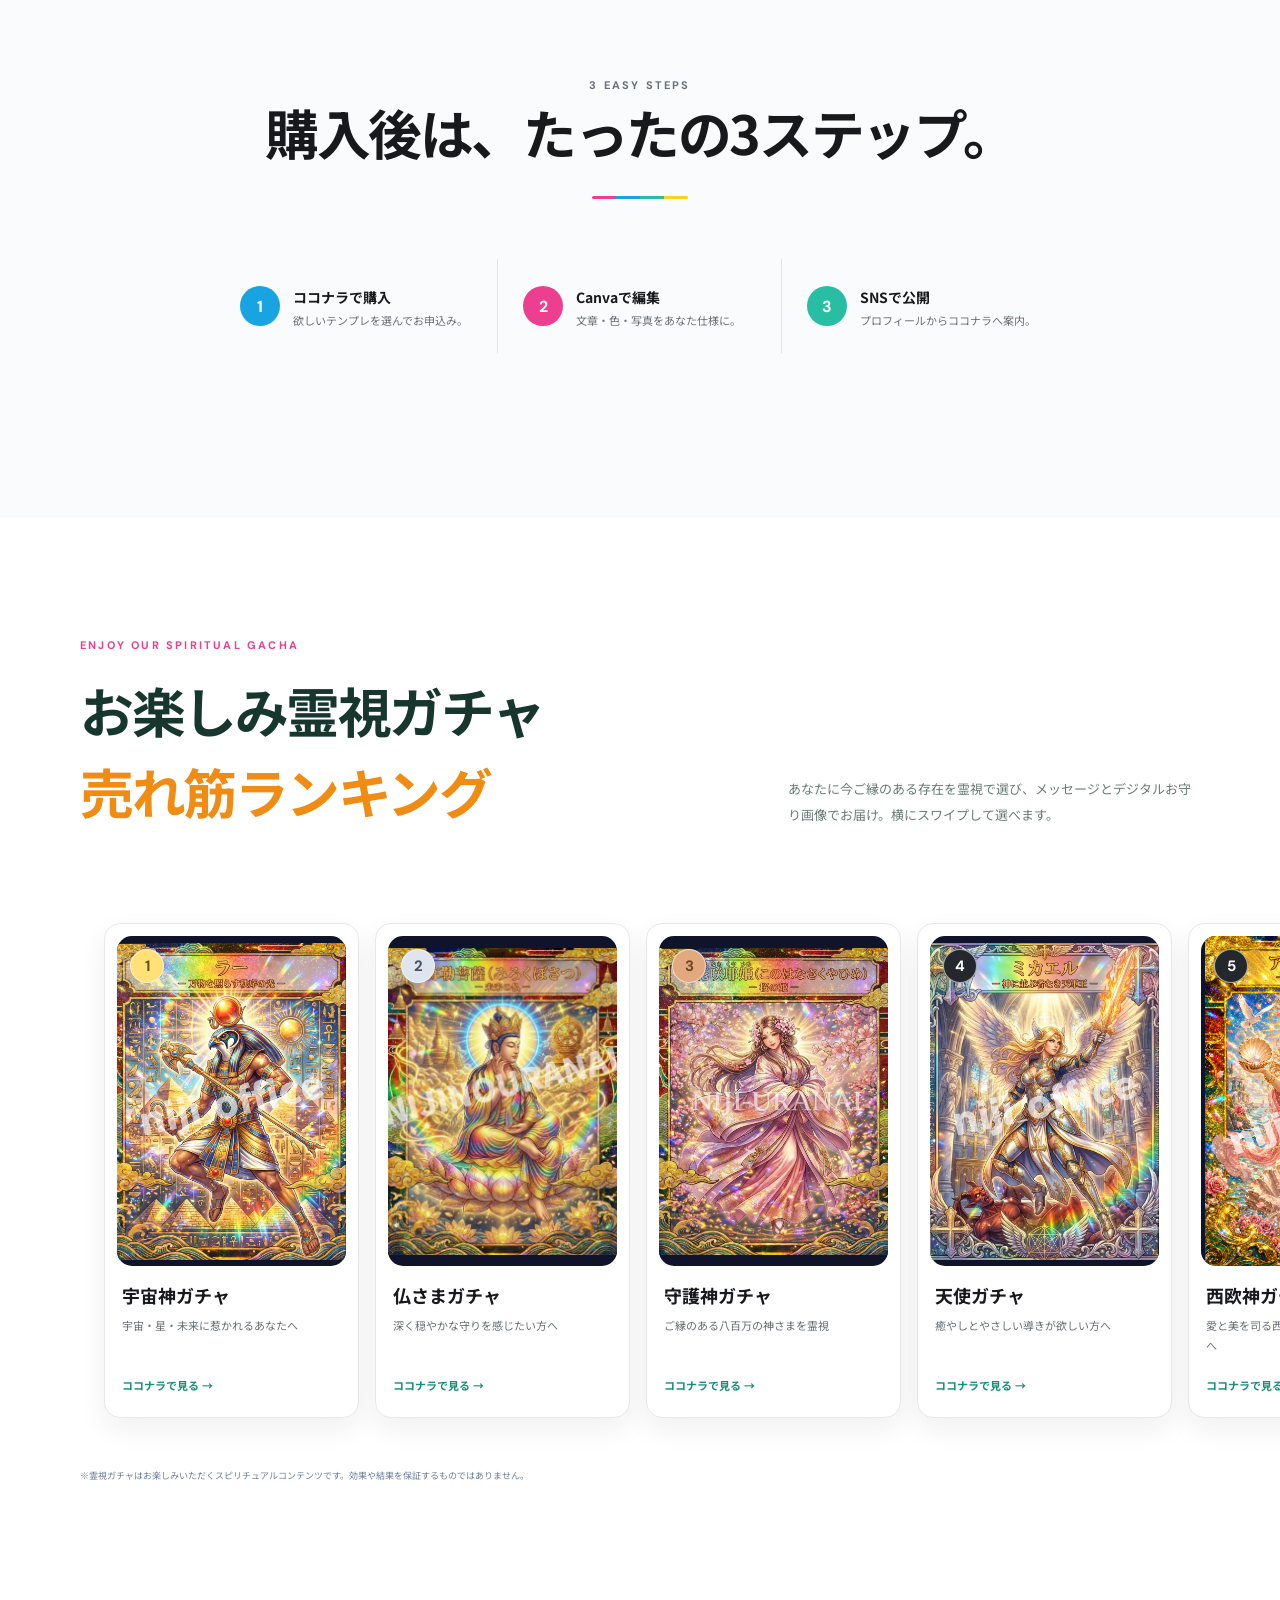
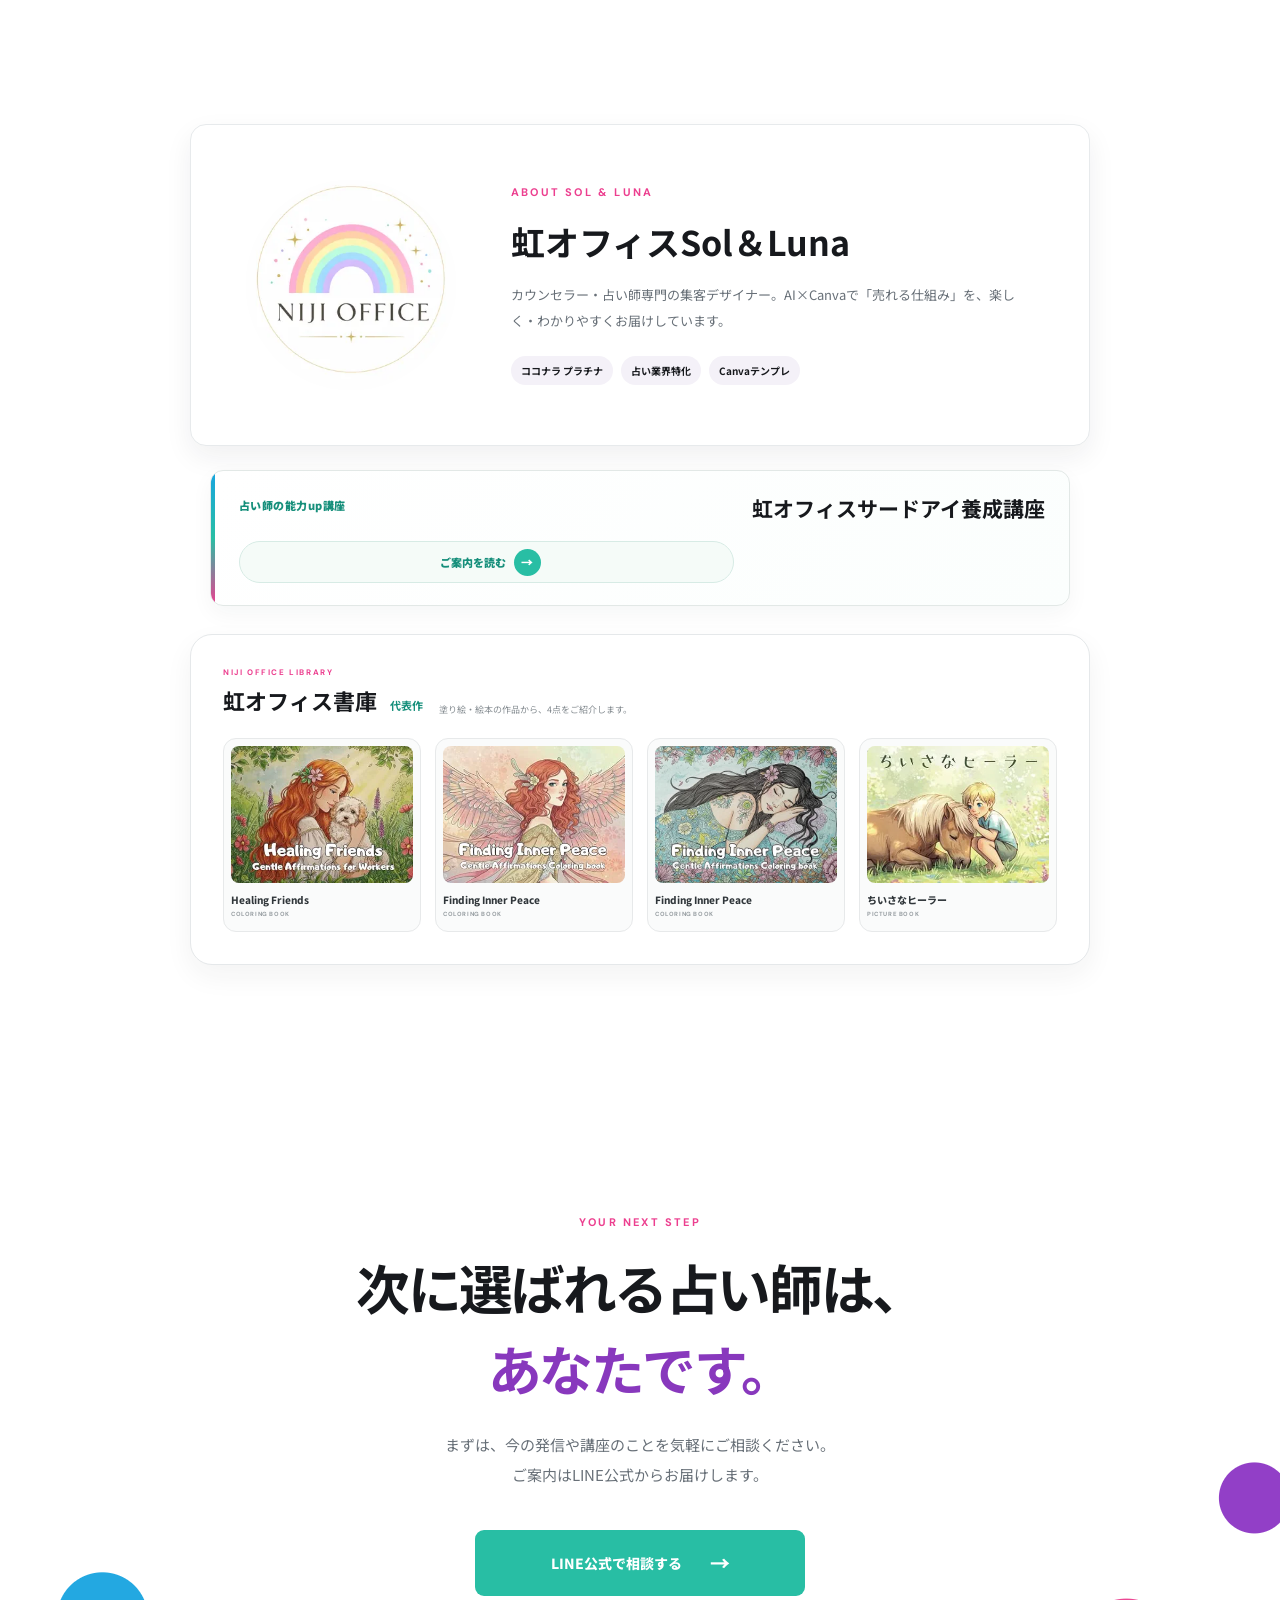
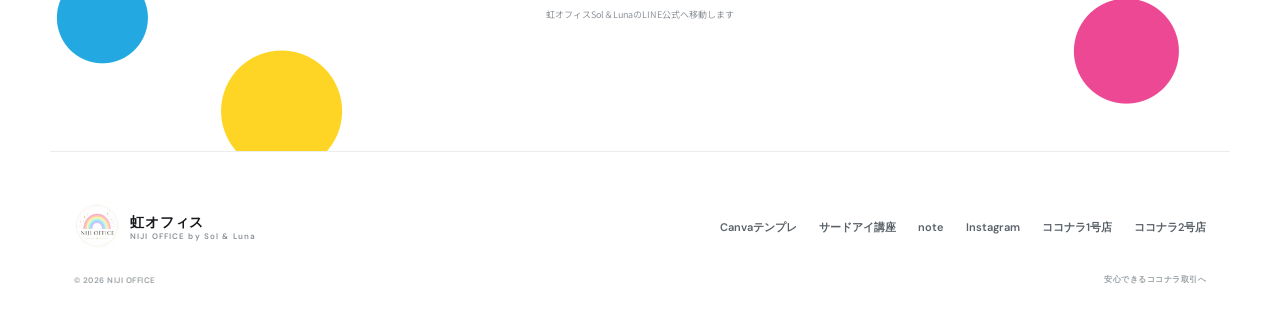
==== commit 1b8efbb9: "Remove Sol label from course card" ====
--- a/index.html
+++ b/index.html
@@ -27,7 +27,7 @@
   <link rel="preconnect" href="https://fonts.googleapis.com">
   <link rel="preconnect" href="https://fonts.gstatic.com" crossorigin>
   <link href="https://fonts.googleapis.com/css2?family=DM+Sans:wght@600;700&family=Klee+One:wght@400;600&family=Noto+Sans+JP:wght@400;500;600;700;800;900&display=swap" rel="stylesheet">
-  <link rel="stylesheet" href="styles.css?v=20260830-13">
+  <link rel="stylesheet" href="styles.css?v=20260830-14">
   <script defer src="app.js?v=20260623-2"></script>
   <script type="application/ld+json">
   {
@@ -163,7 +163,6 @@
         <span>占い師の能力up講座</span>
         <strong>虹オフィス<br>サードアイ養成講座</strong>
         <img class="course-announce-illustration" src="assets/illustrations/sol-course-card-white.png" alt="" loading="lazy" aria-hidden="true">
-        <em class="course-announce-sol">Sol</em>
         <b><small>ご案内を読む</small><i>→</i></b>
       </a>
     </div>
--- a/styles.css
+++ b/styles.css
@@ -175,7 +175,7 @@
 
 .course-announce{position:relative;scroll-margin-top:96px;max-width:860px;margin:24px auto 0;display:grid;grid-template-columns:minmax(0,1fr) auto;align-items:center;gap:18px;padding:22px 24px 22px 28px;border:1px solid #e2e8e6;border-radius:13px;background:linear-gradient(135deg,#fff,#fbfefd);box-shadow:0 8px 22px rgba(29,36,41,.045);transition:.25s;overflow:hidden}.course-announce:before{content:"";position:absolute;left:0;top:0;width:4px;height:100%;background:linear-gradient(180deg,#18a4e0,#28bea4,#ec3f8f)}.course-announce span,.course-announce strong{display:block}.course-announce span{margin-bottom:5px;color:#168f7b;font-size:11px;font-weight:900;letter-spacing:.04em}.course-announce strong{color:#17191d;font-size:21px;line-height:1.45}.course-announce b{align-self:center;display:inline-flex;align-items:center;justify-content:center;gap:8px;min-height:42px;padding:0 8px 0 15px;border:1px solid #d7ebe5;border-radius:999px;background:#f5fbf8;color:#168f7b;font-size:12px;font-style:normal;font-weight:900;white-space:nowrap}.course-announce b small{font-size:11px}.course-announce b i{display:grid;place-items:center;width:27px;height:27px;border-radius:50%;background:#28bea4;color:#fff;font-style:normal;line-height:1}.course-announce:hover{transform:translateY(-2px);border-color:#cfe4de;box-shadow:0 14px 30px rgba(29,36,41,.07)}
 .course-announce-after-platinum{margin-top:22px}
-.course-announce-illustration{position:absolute;right:8px;bottom:-18px;z-index:0;width:156px;max-width:42%;height:auto;border-radius:20px;opacity:.98;pointer-events:none;filter:saturate(1.02) contrast(1.01)}.course-announce-sol{position:absolute;right:28px;top:28px;z-index:2;color:#5576c7;font-family:"Klee One","Noto Sans JP",sans-serif;font-size:23px;font-style:normal;font-weight:600;line-height:1}.course-announce>*:not(.course-announce-illustration){position:relative;z-index:1}.course-announce-after-platinum:after{display:none}
+.course-announce-illustration{position:absolute;right:8px;bottom:-18px;z-index:0;width:156px;max-width:42%;height:auto;border-radius:20px;opacity:.98;pointer-events:none;filter:saturate(1.02) contrast(1.01)}.course-announce>*:not(.course-announce-illustration){position:relative;z-index:1}.course-announce-after-platinum:after{display:none}
 .platinum-copy h2 small{display:block;margin:0 0 6px;color:#70777b;font-size:13px;font-weight:900;line-height:1;letter-spacing:.08em}.platinum-copy h2 strong{display:block;line-height:1.28}
 @media(min-width:1100px){.platinum-course-layout{display:grid;grid-template-columns:minmax(710px,1fr) minmax(340px,380px);align-items:stretch;gap:26px}.platinum-course-layout .platinum-trust{max-width:none;height:100%;margin:0;grid-template-columns:244px minmax(0,1fr);gap:32px;padding:36px 38px}.platinum-course-layout .platinum-badges{justify-content:flex-start;gap:14px}.platinum-course-layout .platinum-badges .platinum-mark{width:112px;height:112px;flex-basis:112px}.platinum-course-layout .platinum-copy{padding-top:2px}.platinum-course-layout .platinum-copy h2{font-size:29px;line-height:1.42}.platinum-course-layout .platinum-copy>span{max-width:360px;margin-top:14px;line-height:1.9}.platinum-course-layout .platinum-route{grid-column:1/-1;border-left:0;border-top:1px solid #e6e9ea;padding:20px 0 0}.platinum-course-layout .course-announce-after-platinum{max-width:none;height:100%;min-height:274px;margin:0;grid-template-columns:1fr;align-content:center;gap:22px;padding:38px 144px 34px 34px;border-color:#dfe9e6;background:#fff;box-shadow:0 20px 46px rgba(28,75,58,.07)}.platinum-course-layout .course-announce-after-platinum:before{width:6px;background:linear-gradient(180deg,#18a4e0 0%,#28bea4 52%,#ec3f8f 100%)}.platinum-course-layout .course-announce-after-platinum span{margin:0;color:#168f7b;font-size:12px;letter-spacing:.08em}.platinum-course-layout .course-announce-after-platinum strong{font-size:28px;line-height:1.42;letter-spacing:0}.platinum-course-layout .course-announce-after-platinum b{width:max-content;min-height:46px;padding-left:17px;box-shadow:0 8px 18px rgba(40,190,164,.12)}.platinum-course-layout .course-announce-illustration{right:0;bottom:-12px;width:188px;max-width:50%}.platinum-course-layout .course-announce:after{display:none}}
 .course-page{background:#fff}.course-page .header-cta{background:#28bea4}.course-hero{position:relative;padding:150px 24px 90px;overflow:hidden;background:#fff}.course-hero:before{content:"";position:absolute;right:-80px;top:120px;width:310px;height:310px;border-radius:50%;background:radial-gradient(circle,#fff7bc 0 28%,rgba(236,63,143,.16) 29% 48%,transparent 49%)}.course-hero:after{content:"";position:absolute;left:-90px;bottom:-100px;width:260px;height:260px;border-radius:50%;background:radial-gradient(circle,#18a4e0 0 22%,#28bea4 23% 38%,transparent 39%);opacity:.18}.course-hero-inner{position:relative;z-index:2;max-width:980px;margin:auto}.course-hero h1{margin:0 0 24px;color:#17191d;font-size:clamp(38px,5.6vw,70px);line-height:1.35;letter-spacing:-.04em}.course-hero h1 span{background:linear-gradient(95deg,#ec3f8f,#8d35c5 55%,#18a4e0);-webkit-background-clip:text;background-clip:text;color:transparent;-webkit-text-fill-color:transparent}.course-hero p{max-width:720px;margin:0;color:#4f565c;font-size:16px;line-height:2}.course-hero-points{display:flex;flex-wrap:wrap;gap:10px;margin-top:28px}.course-hero-points span{padding:9px 12px;border:1px solid #e3e8eb;border-radius:999px;background:#fff;font-size:11px;font-weight:800;box-shadow:0 7px 18px rgba(29,36,41,.055)}
@@ -184,6 +184,6 @@
 @media(max-width:900px){.course-announce{grid-template-columns:1fr}.course-hero{padding-top:125px}.course-step{grid-template-columns:1fr;gap:14px}.course-step b{grid-column:auto}.work-grid-wide{grid-template-columns:repeat(2,minmax(0,1fr))}}
 @media(max-width:640px){.course-announce{margin-top:20px;padding:22px 20px}.course-announce:before{margin:-22px -20px 10px}.course-announce strong{font-size:19px}.course-hero{padding:115px 20px 70px}.course-hero h1{font-size:34px}.course-hero p{font-size:13px}.course-section{padding:56px 18px}.course-panel{padding:28px 20px;border-radius:16px}.course-panel h2{font-size:28px}.course-intro,.course-lead{font-size:12px}.work-grid,.work-grid-wide,.method-list{grid-template-columns:1fr}.course-step{padding:20px}.course-step h3{font-size:18px}.course-step p{font-size:12px}.course-compare{min-width:520px;font-size:12px}.course-cta{padding:80px 20px}.course-cta:before{opacity:.12}}
 @media(max-width:640px){.course-announce{padding:20px 18px 20px 22px}.course-announce:before{margin:0}.course-announce span{font-size:10px}.course-announce strong{font-size:18px}.course-announce b{width:max-content;min-height:39px;padding-left:13px}.course-announce b small{font-size:10px}.course-announce b i{width:25px;height:25px}}
-@media(max-width:640px){.course-announce-after-platinum{min-height:258px;padding-right:126px;border-color:#dfe9e6;background:#fff}.course-announce-after-platinum strong{font-size:24px;line-height:1.42}.course-announce-after-platinum .course-announce-illustration{right:-18px;bottom:-16px;width:198px;max-width:56%;opacity:.98}.course-announce-after-platinum .course-announce-sol{right:24px;top:24px;font-size:25px}.course-announce-after-platinum:after{display:none}}
+@media(max-width:640px){.course-announce-after-platinum{min-height:258px;padding-right:126px;border-color:#dfe9e6;background:#fff}.course-announce-after-platinum strong{font-size:24px;line-height:1.42}.course-announce-after-platinum .course-announce-illustration{right:-18px;bottom:-16px;width:198px;max-width:56%;opacity:.98}.course-announce-after-platinum:after{display:none}}
 @media(max-width:900px){.soul-list{grid-template-columns:1fr}.soul-method-link{width:100%}.soul-method{padding:24px 20px}}
 
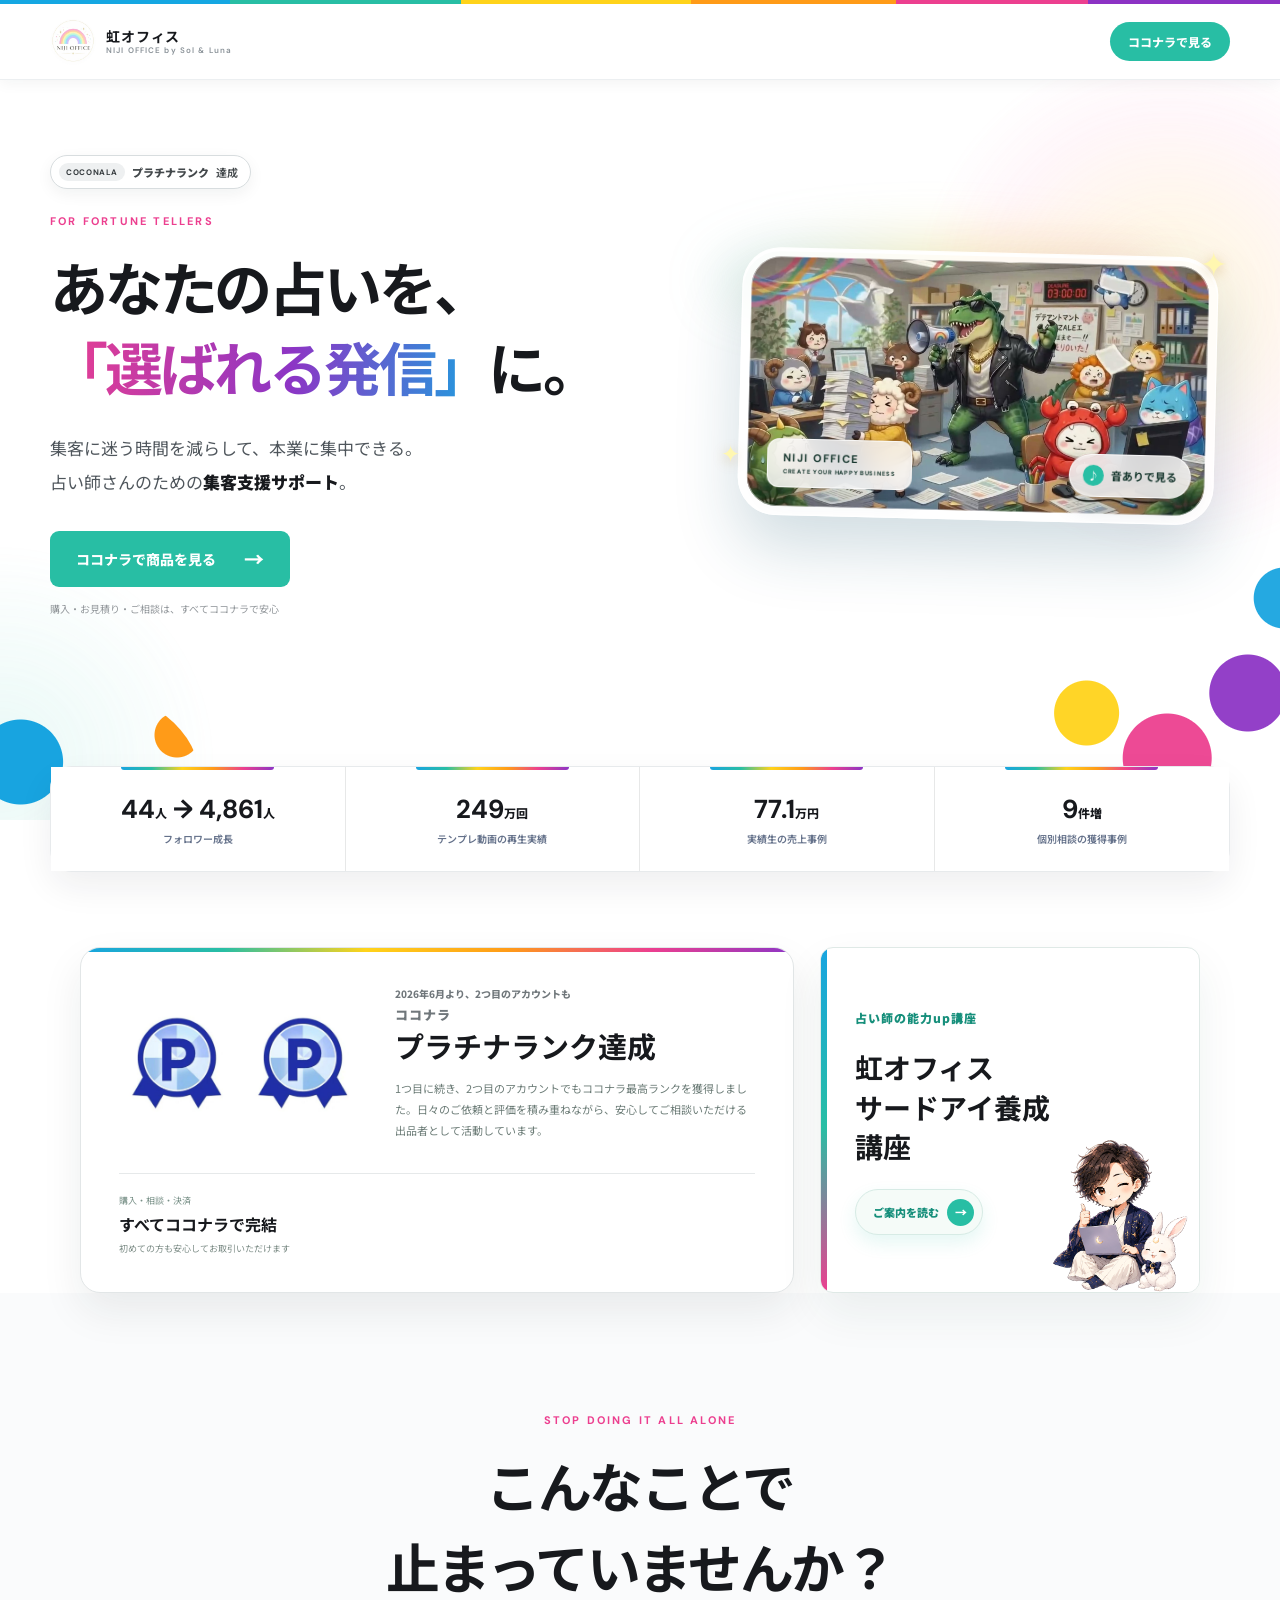
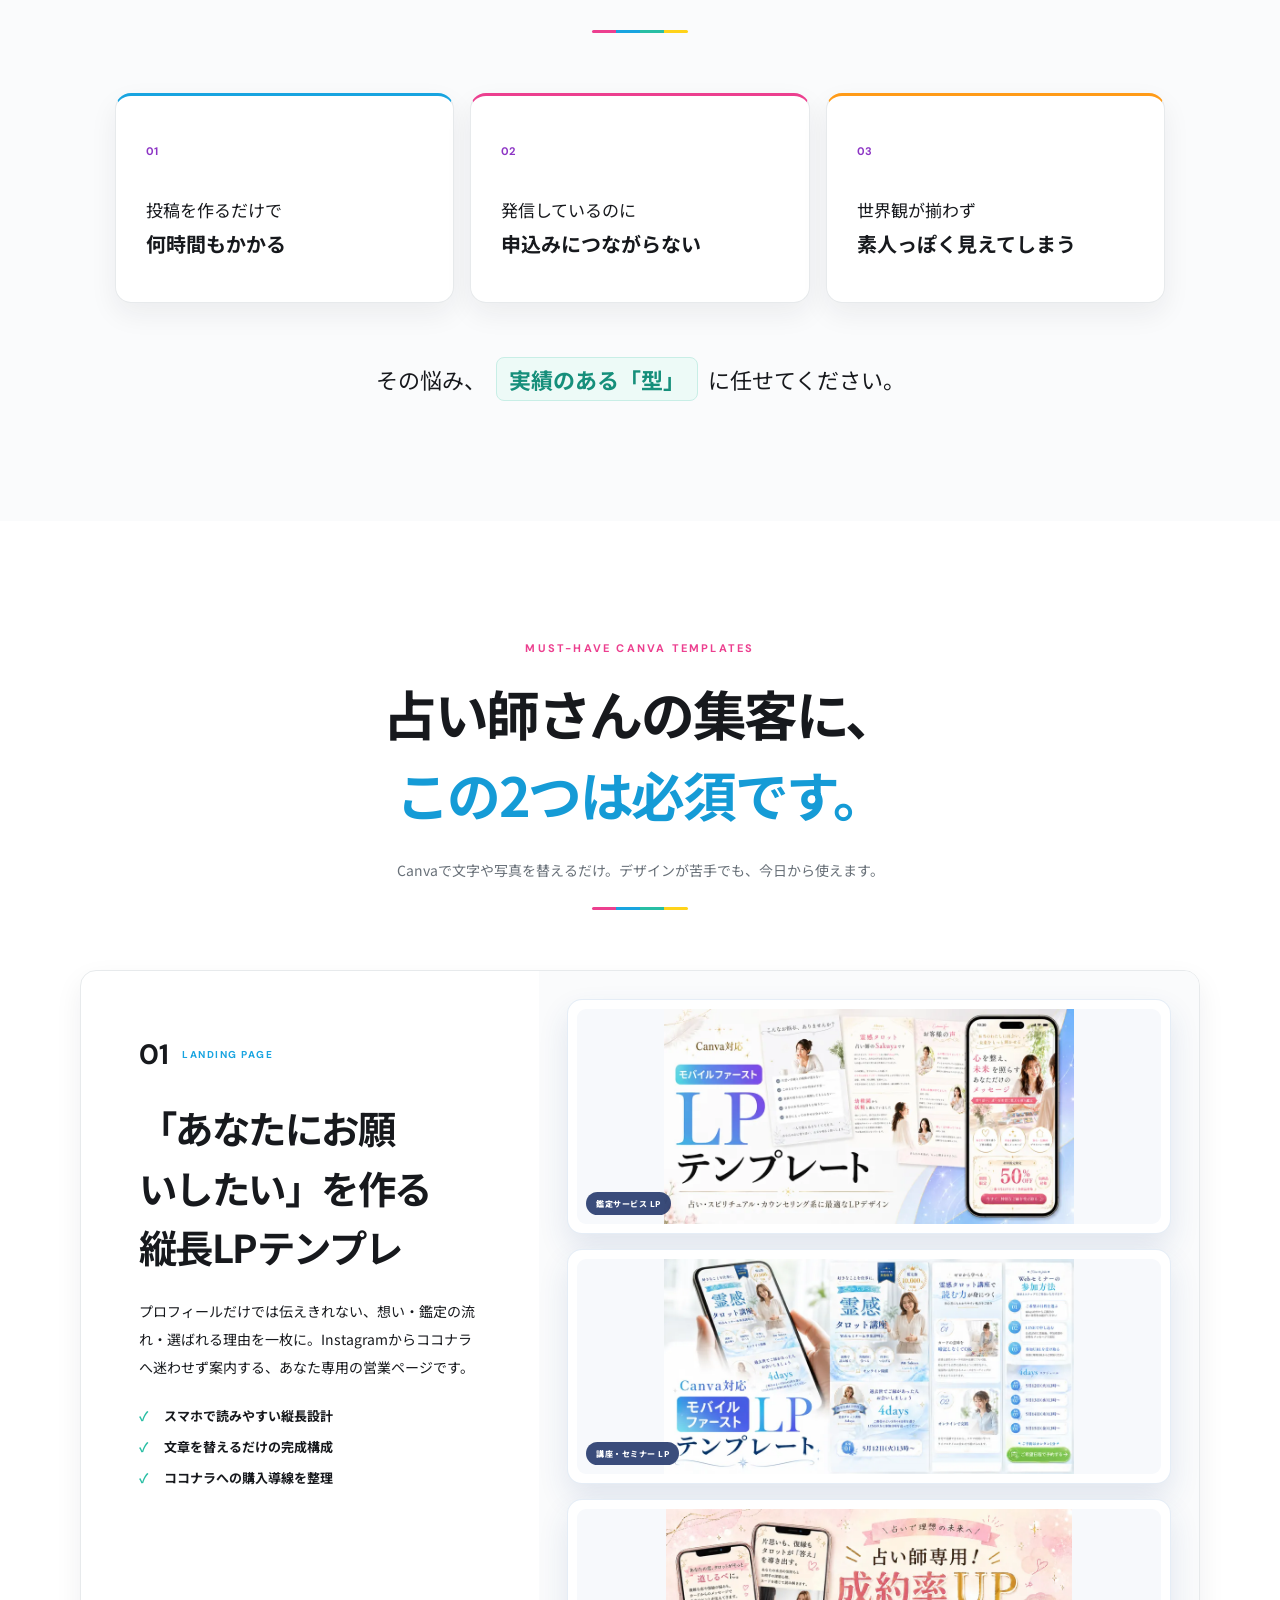
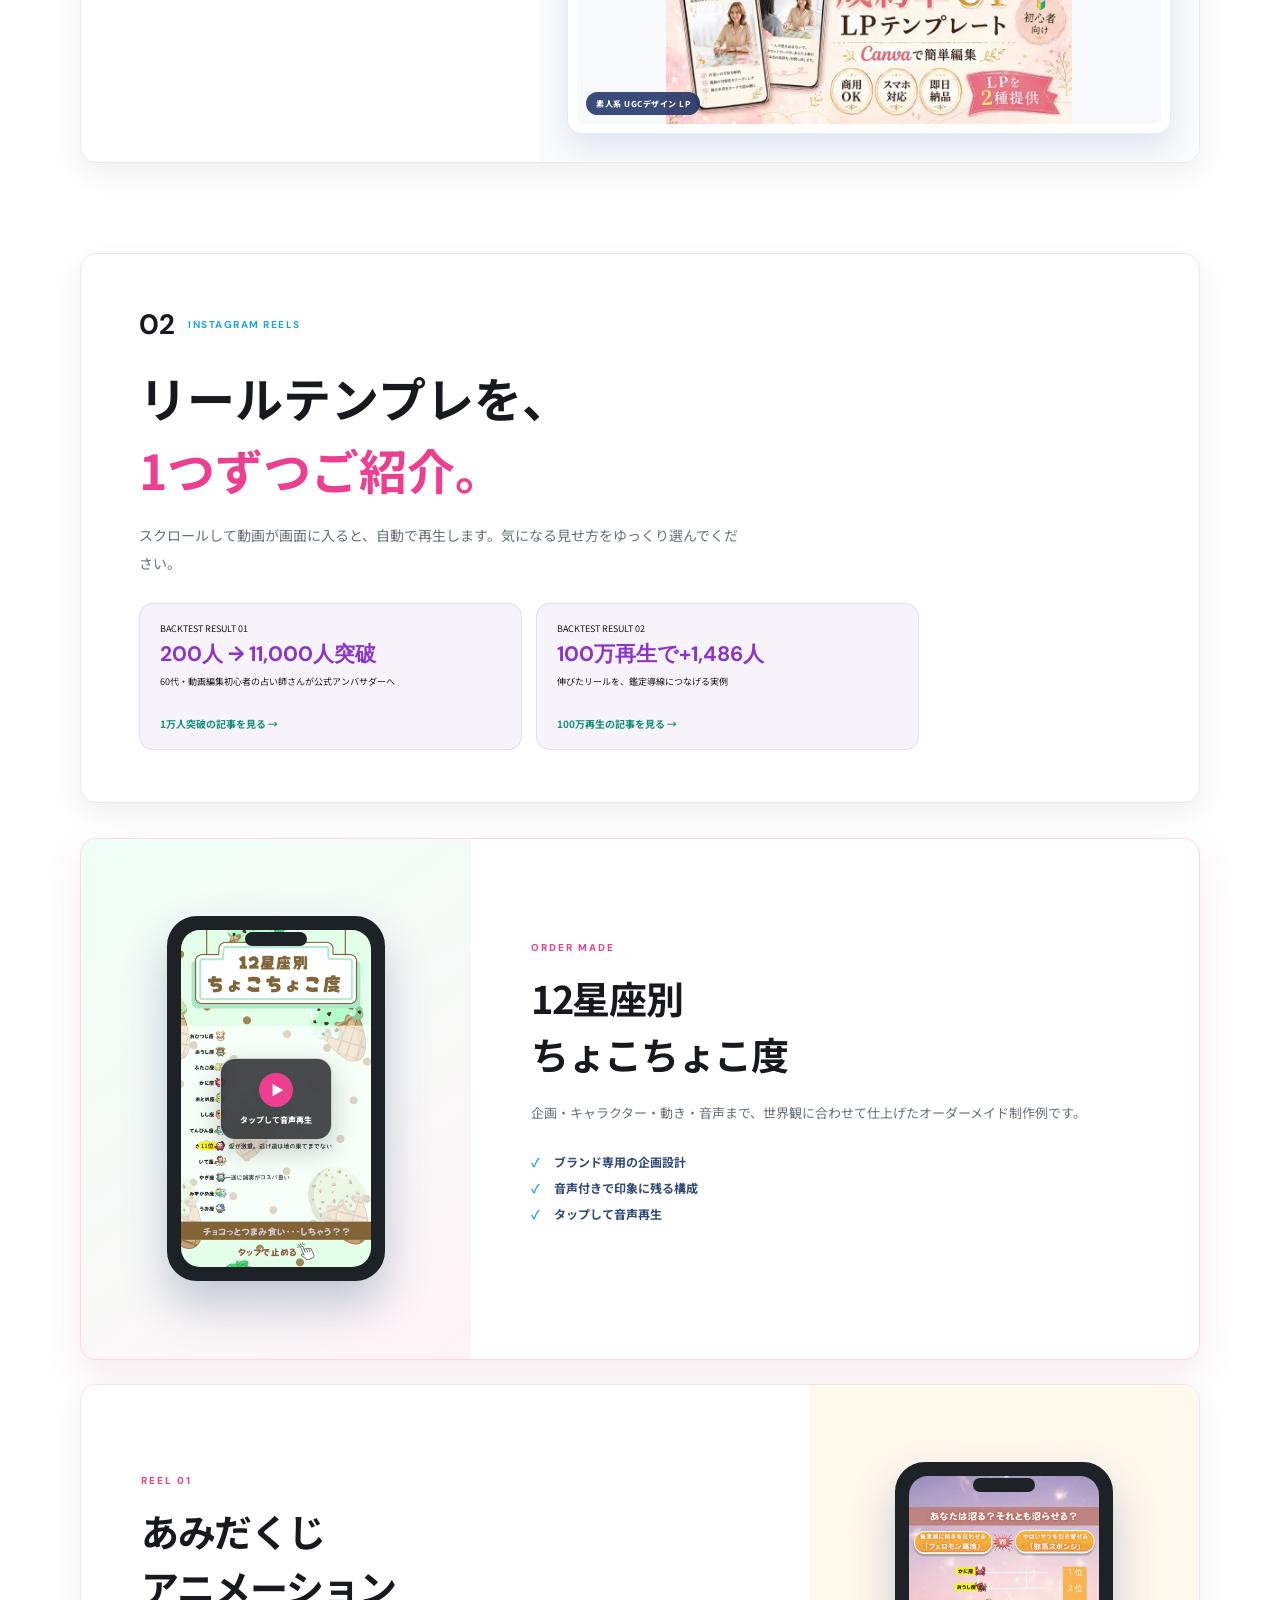
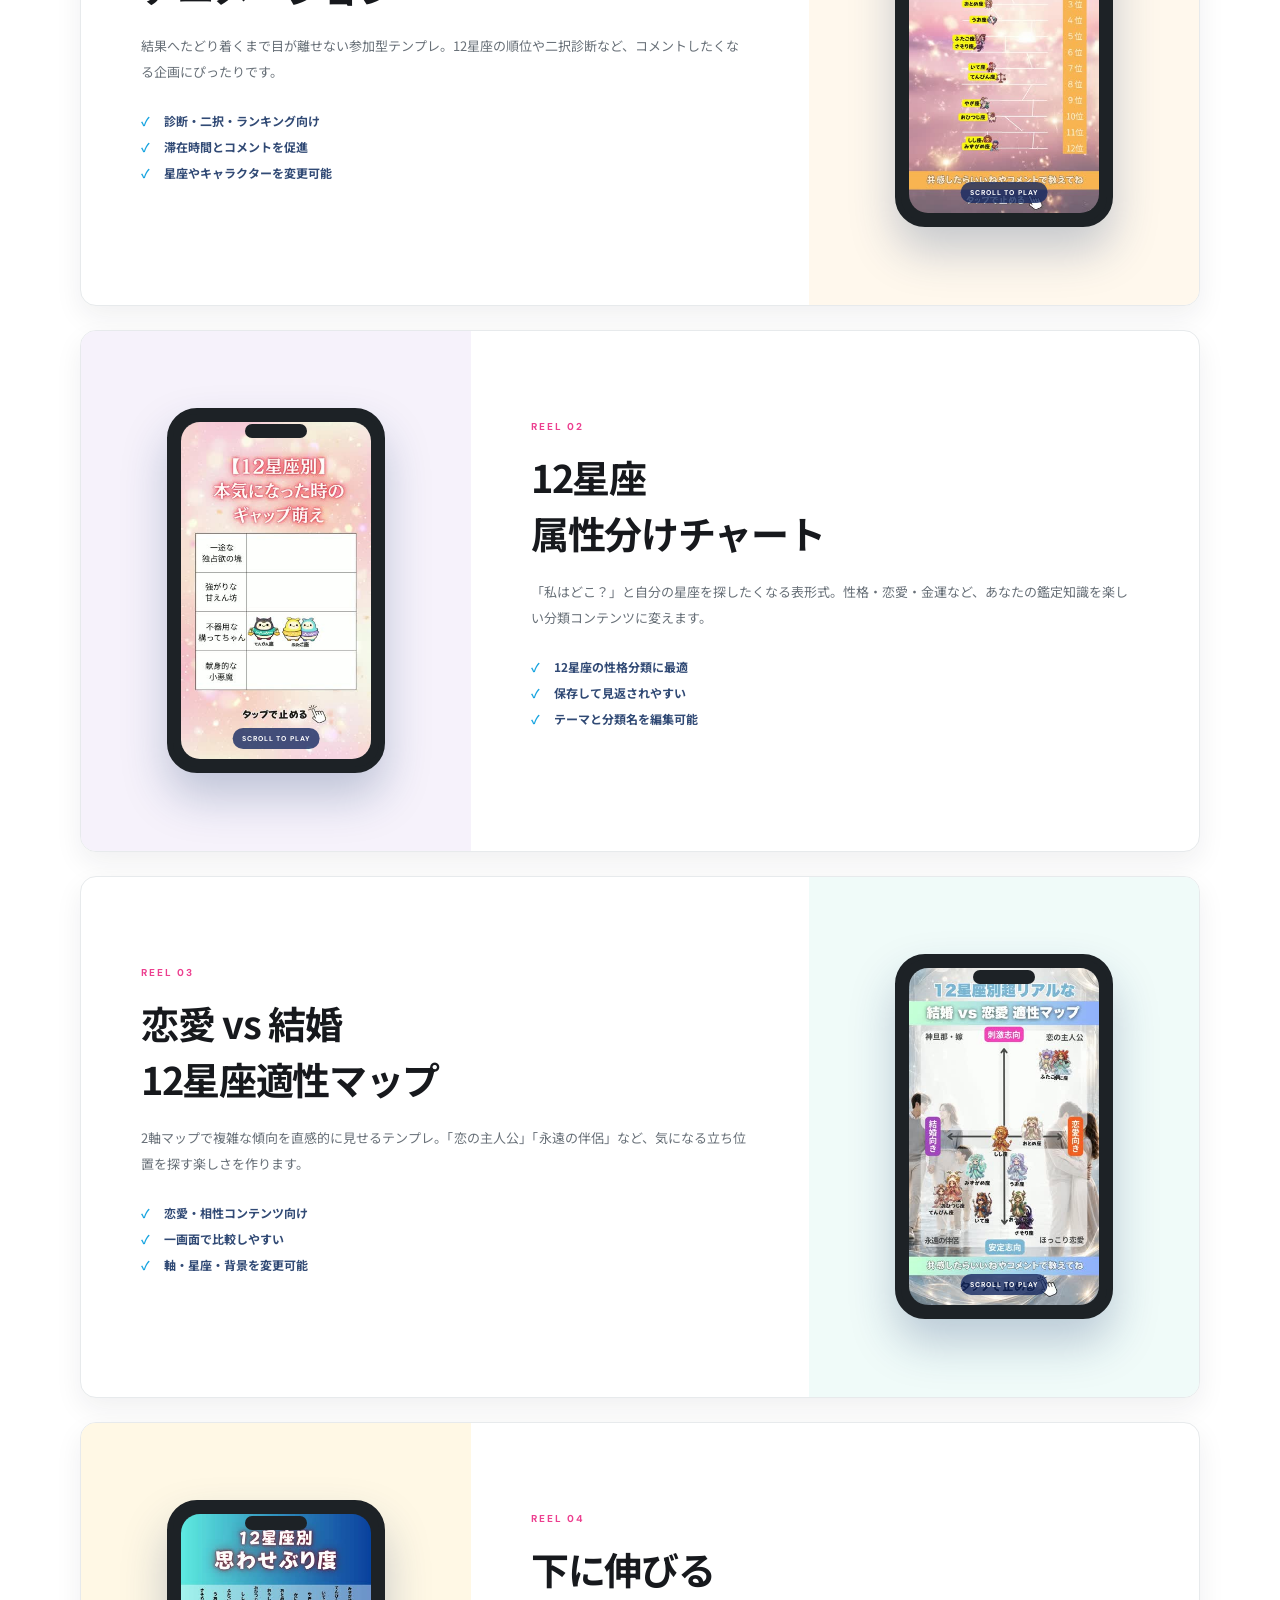
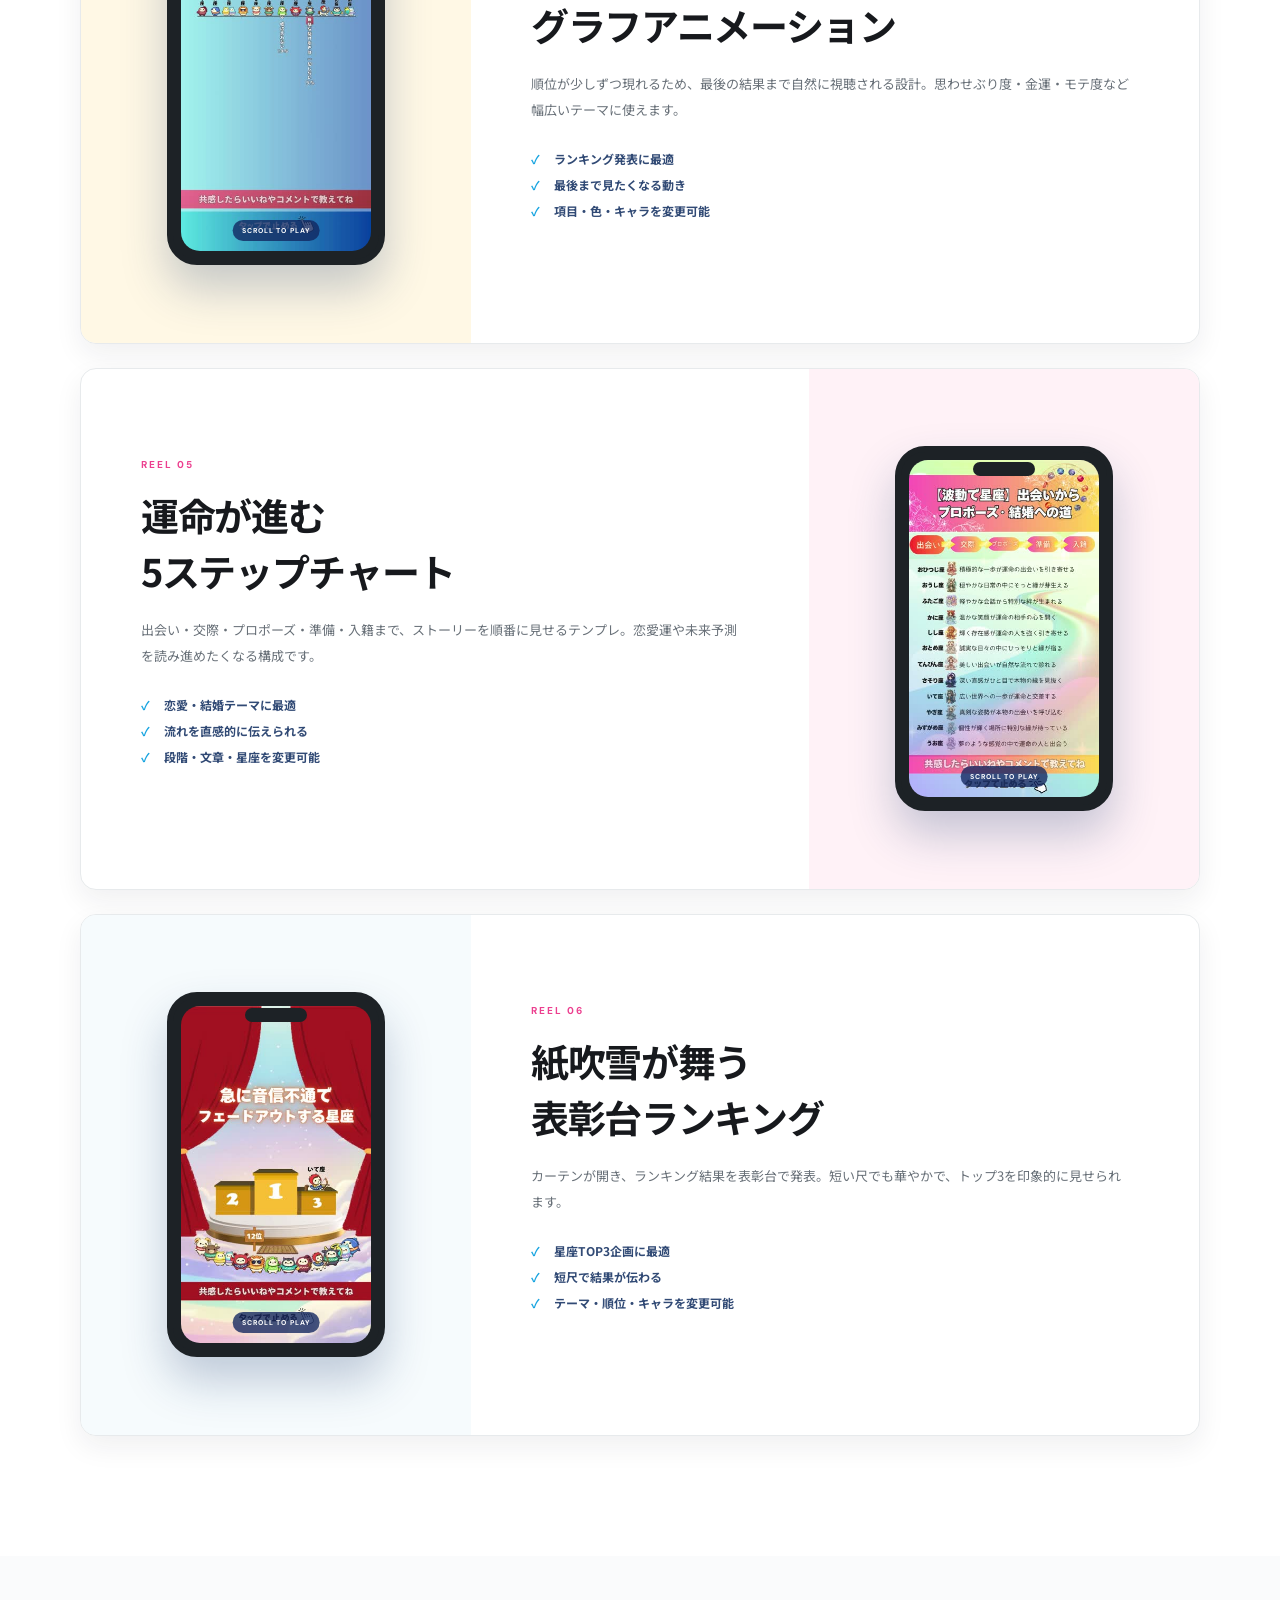
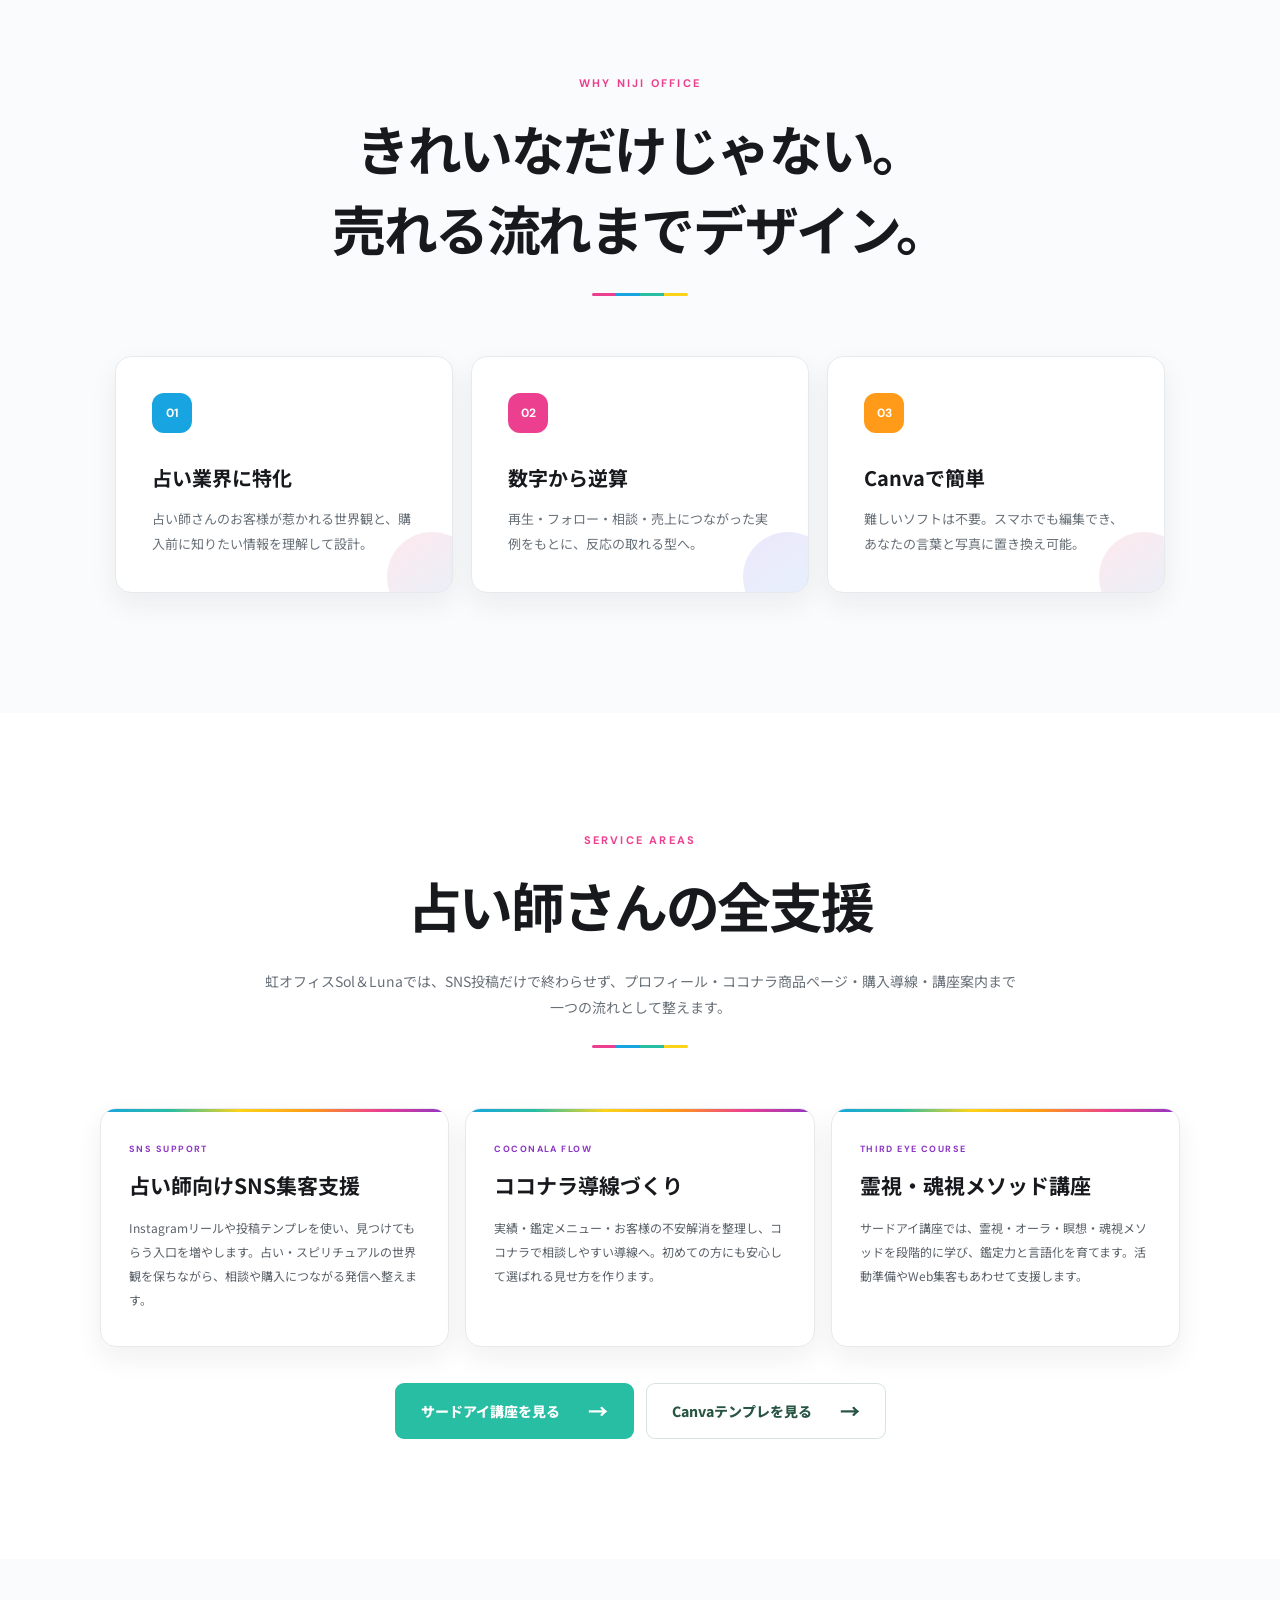
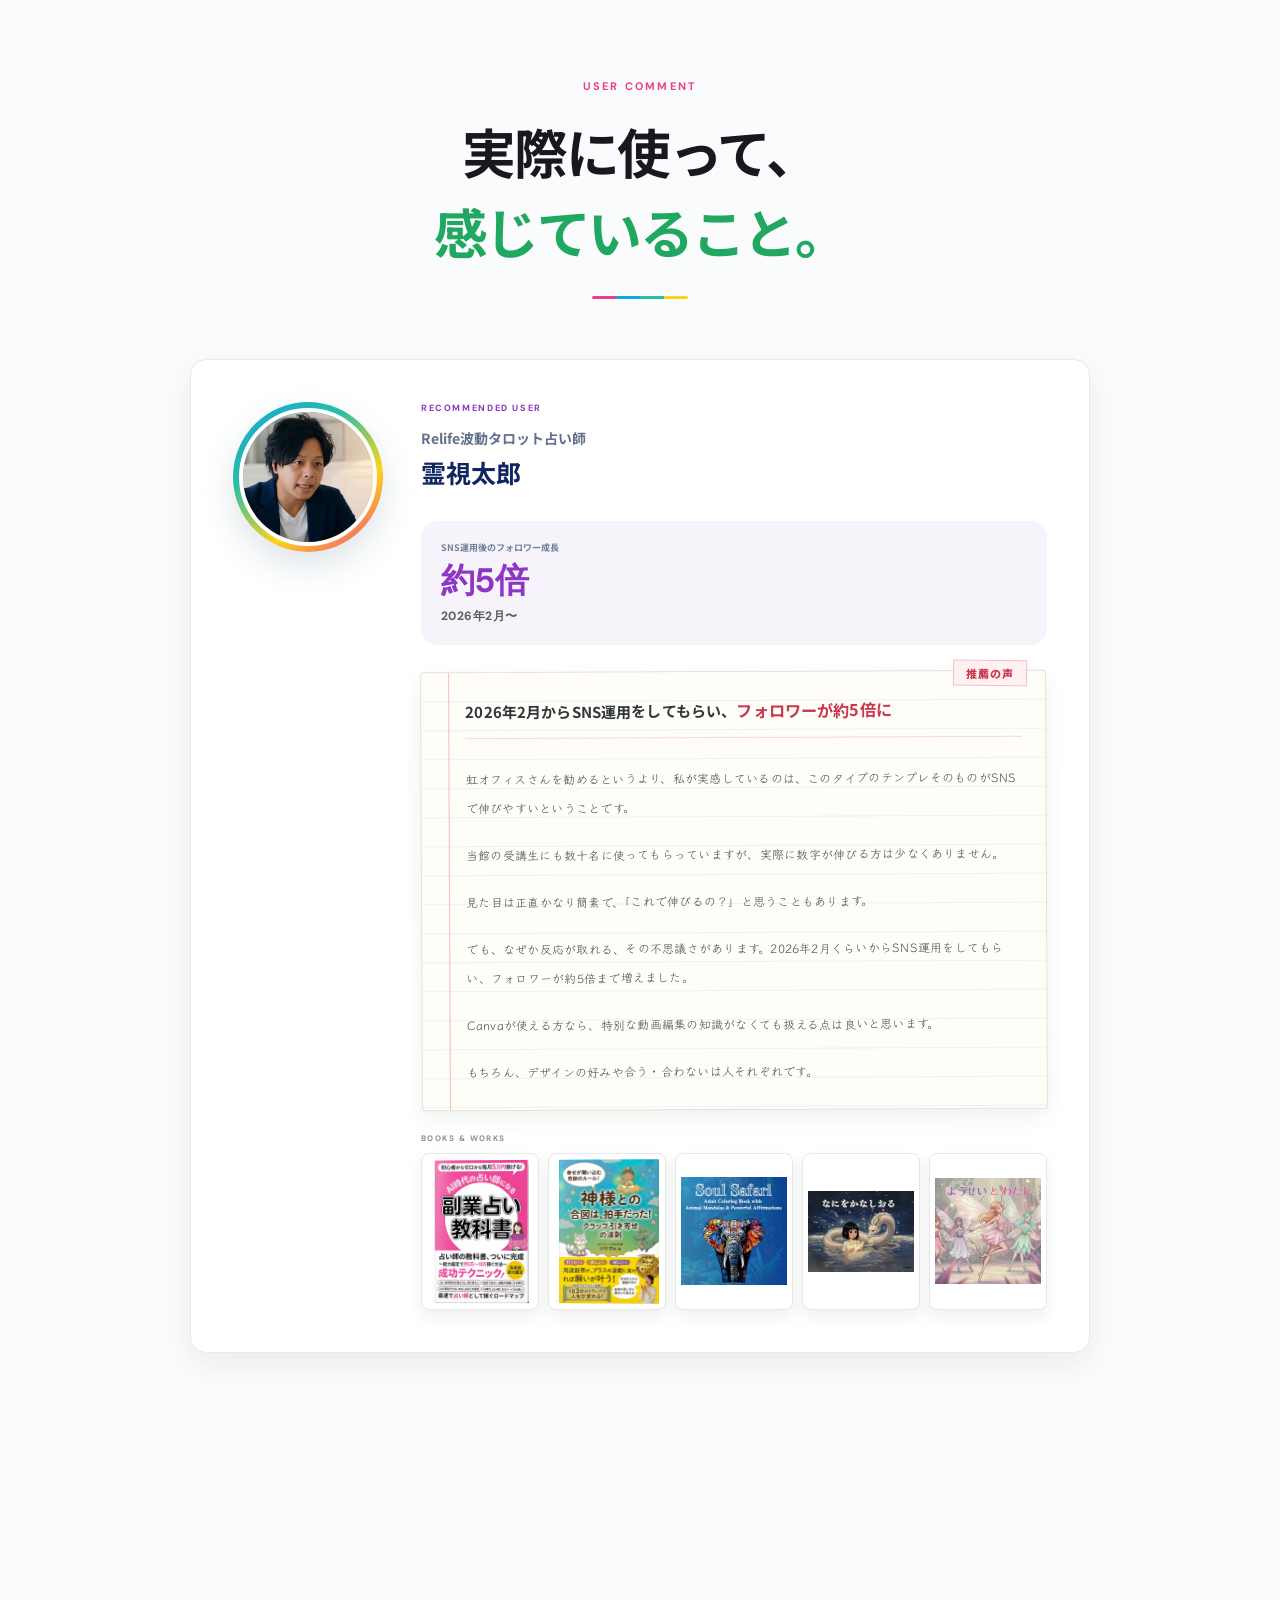
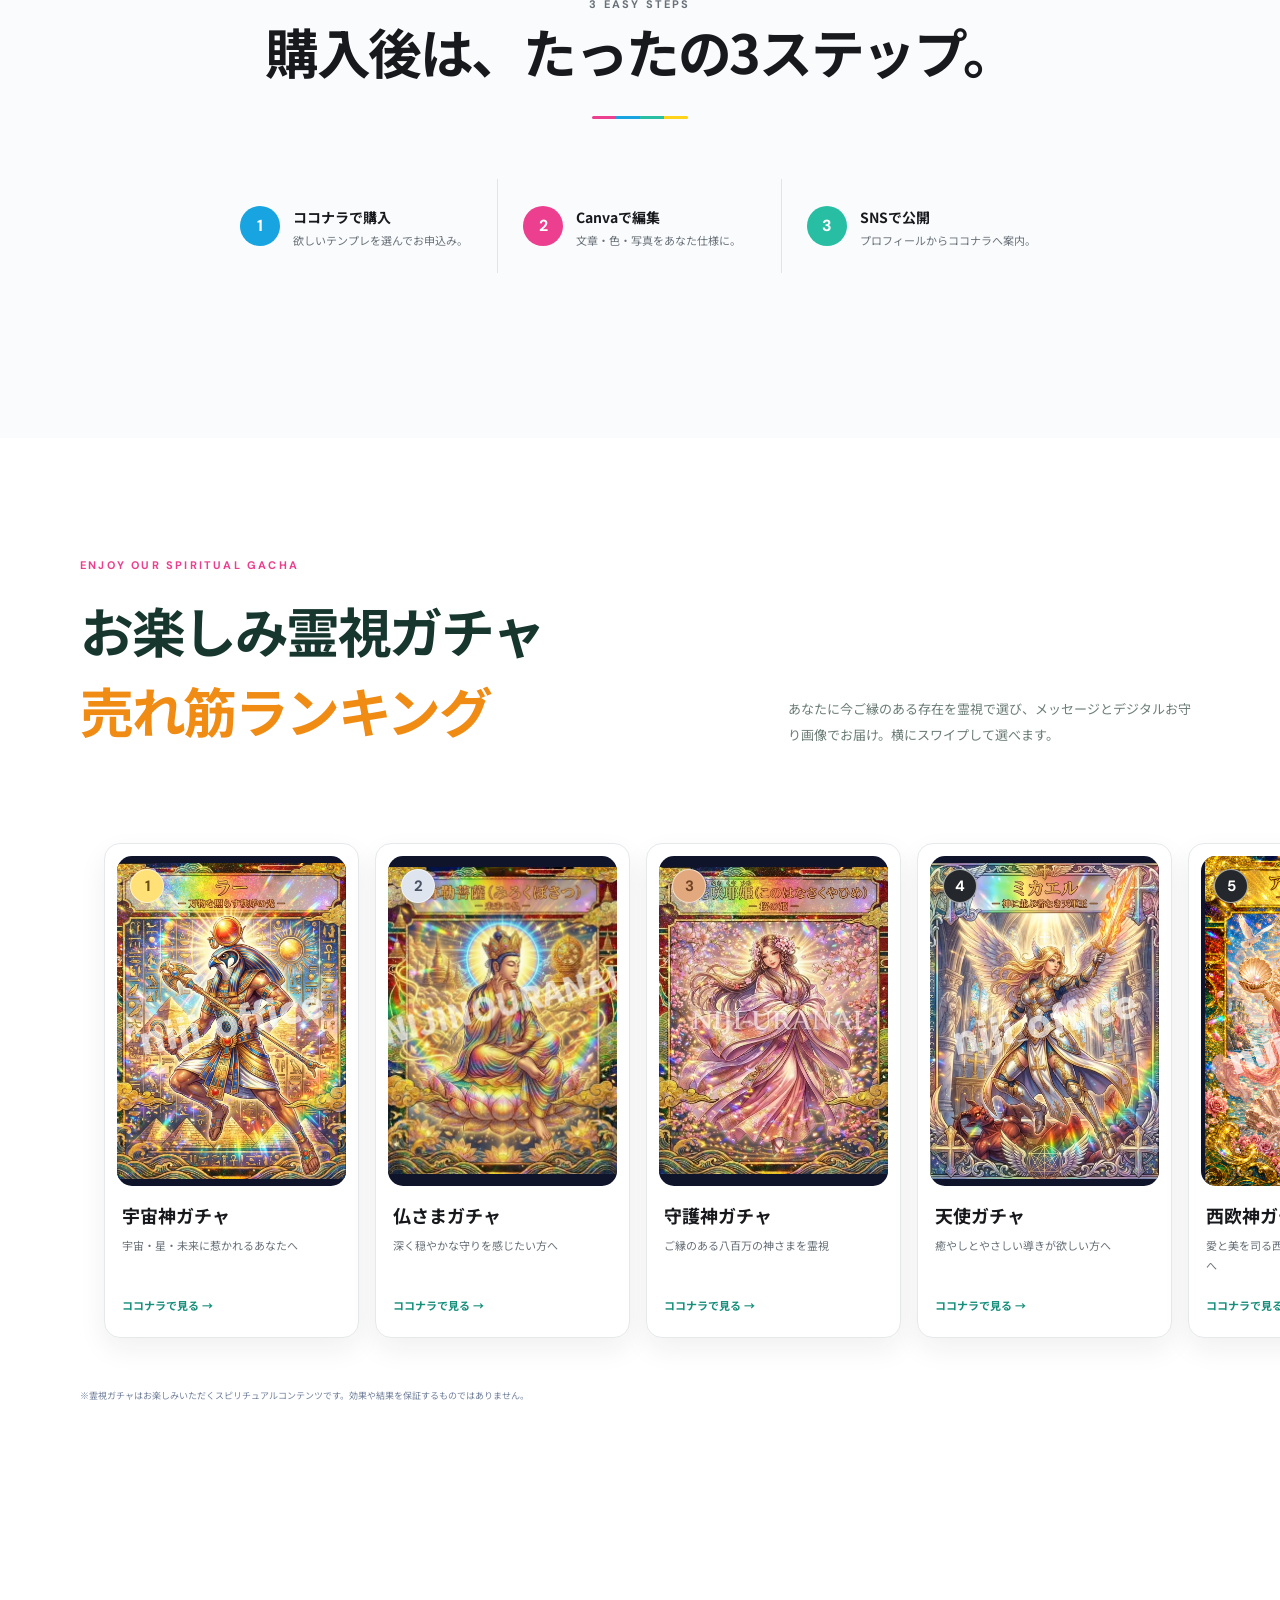
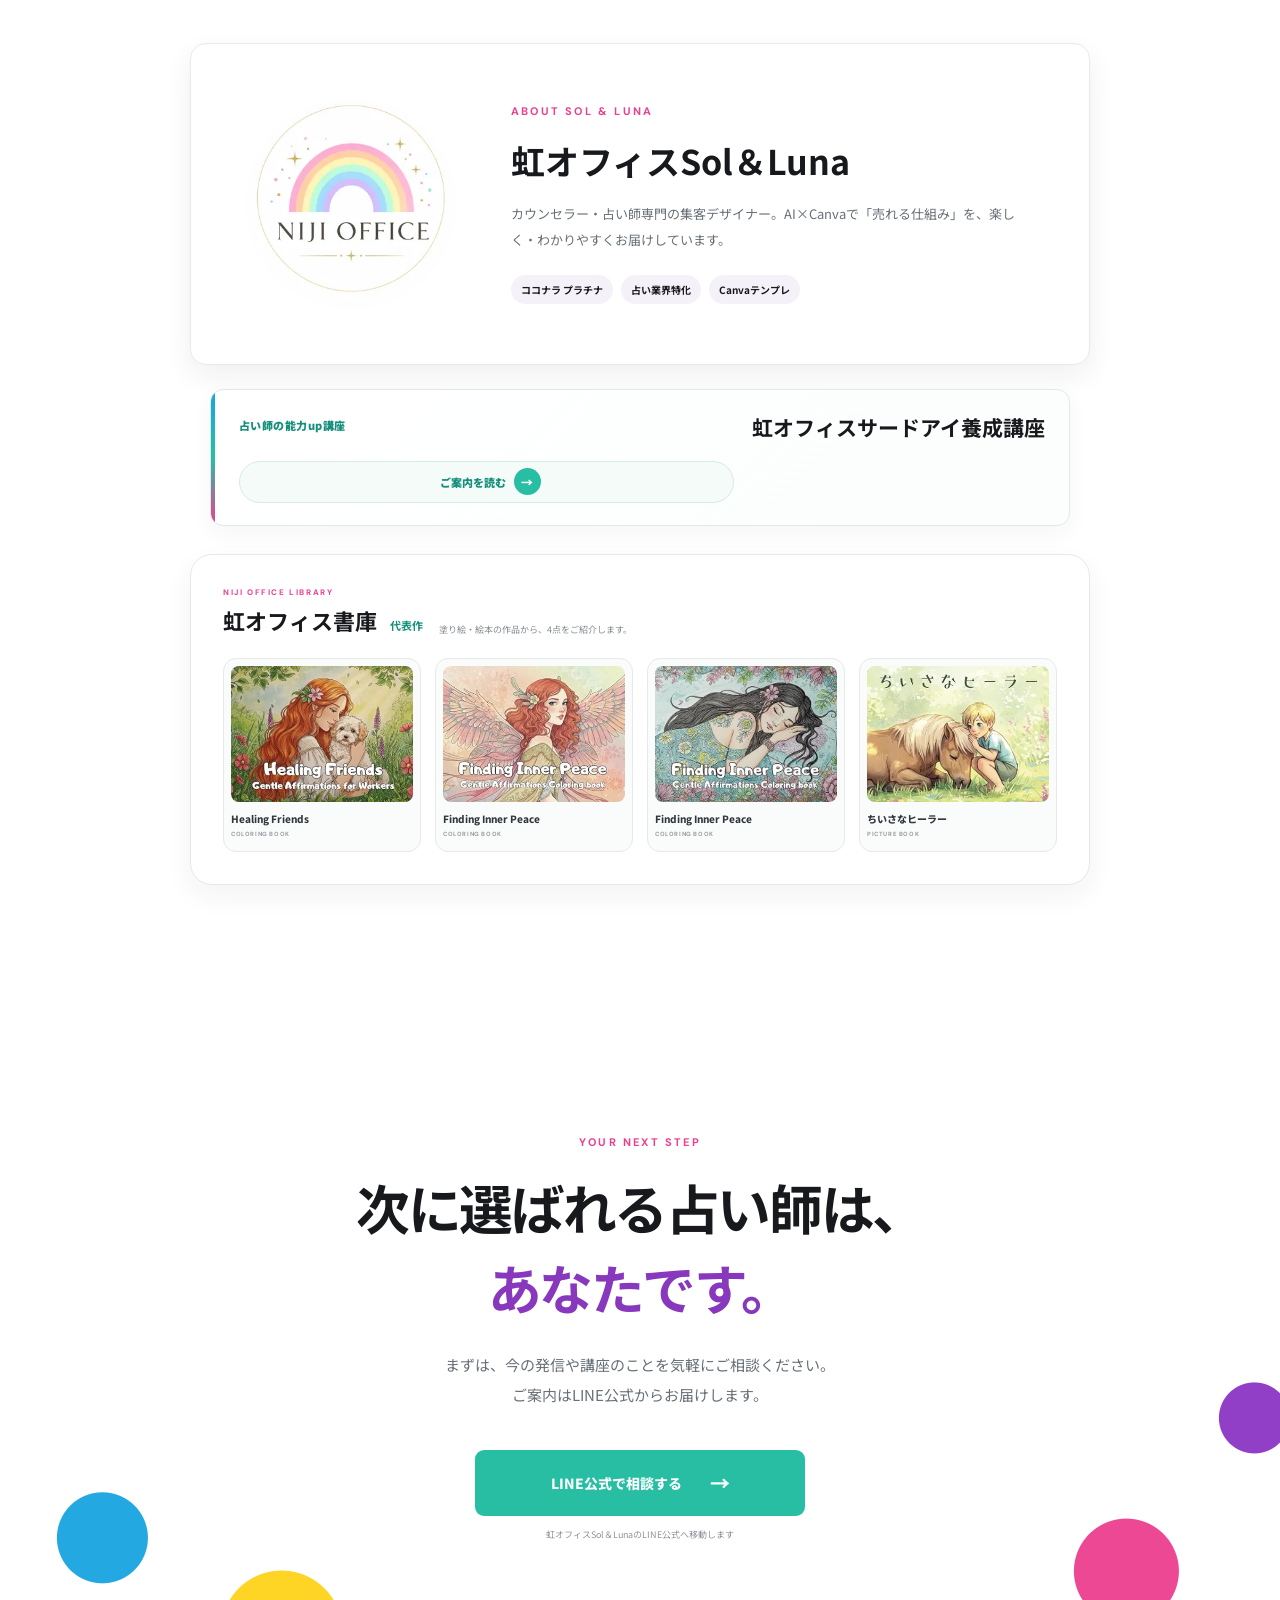
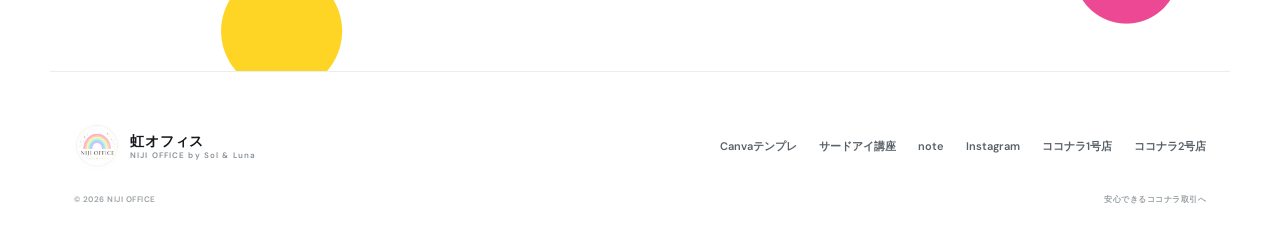
==== commit 04d665ec: "Update support headings" ====
--- a/index.html
+++ b/index.html
@@ -170,7 +170,7 @@
     <section class="section problem">
       <div class="section-title reveal">
         <p class="kicker">STOP DOING IT ALL ALONE</p>
-        <h2>こんなことで、<br class="sp-only">止まっていませんか？</h2>
+        <h2>こんなことで<br>止まっていませんか？</h2>
       </div>
       <div class="problem-list">
         <article class="reveal"><span>01</span><p>投稿を作るだけで<br><strong>何時間もかかる</strong></p></article>
@@ -261,7 +261,7 @@
     <section class="section seo-services" id="services">
       <div class="section-title reveal">
         <p class="kicker">SERVICE AREAS</p>
-        <h2>占い師さんの集客と鑑定力を、<br><span>まとめて育てる支援です。</span></h2>
+        <h2>占い師さんの全支援</h2>
         <p>虹オフィスSol＆Lunaでは、SNS投稿だけで終わらせず、プロフィール・ココナラ商品ページ・購入導線・講座案内まで一つの流れとして整えます。</p>
       </div>
       <div class="seo-service-grid">
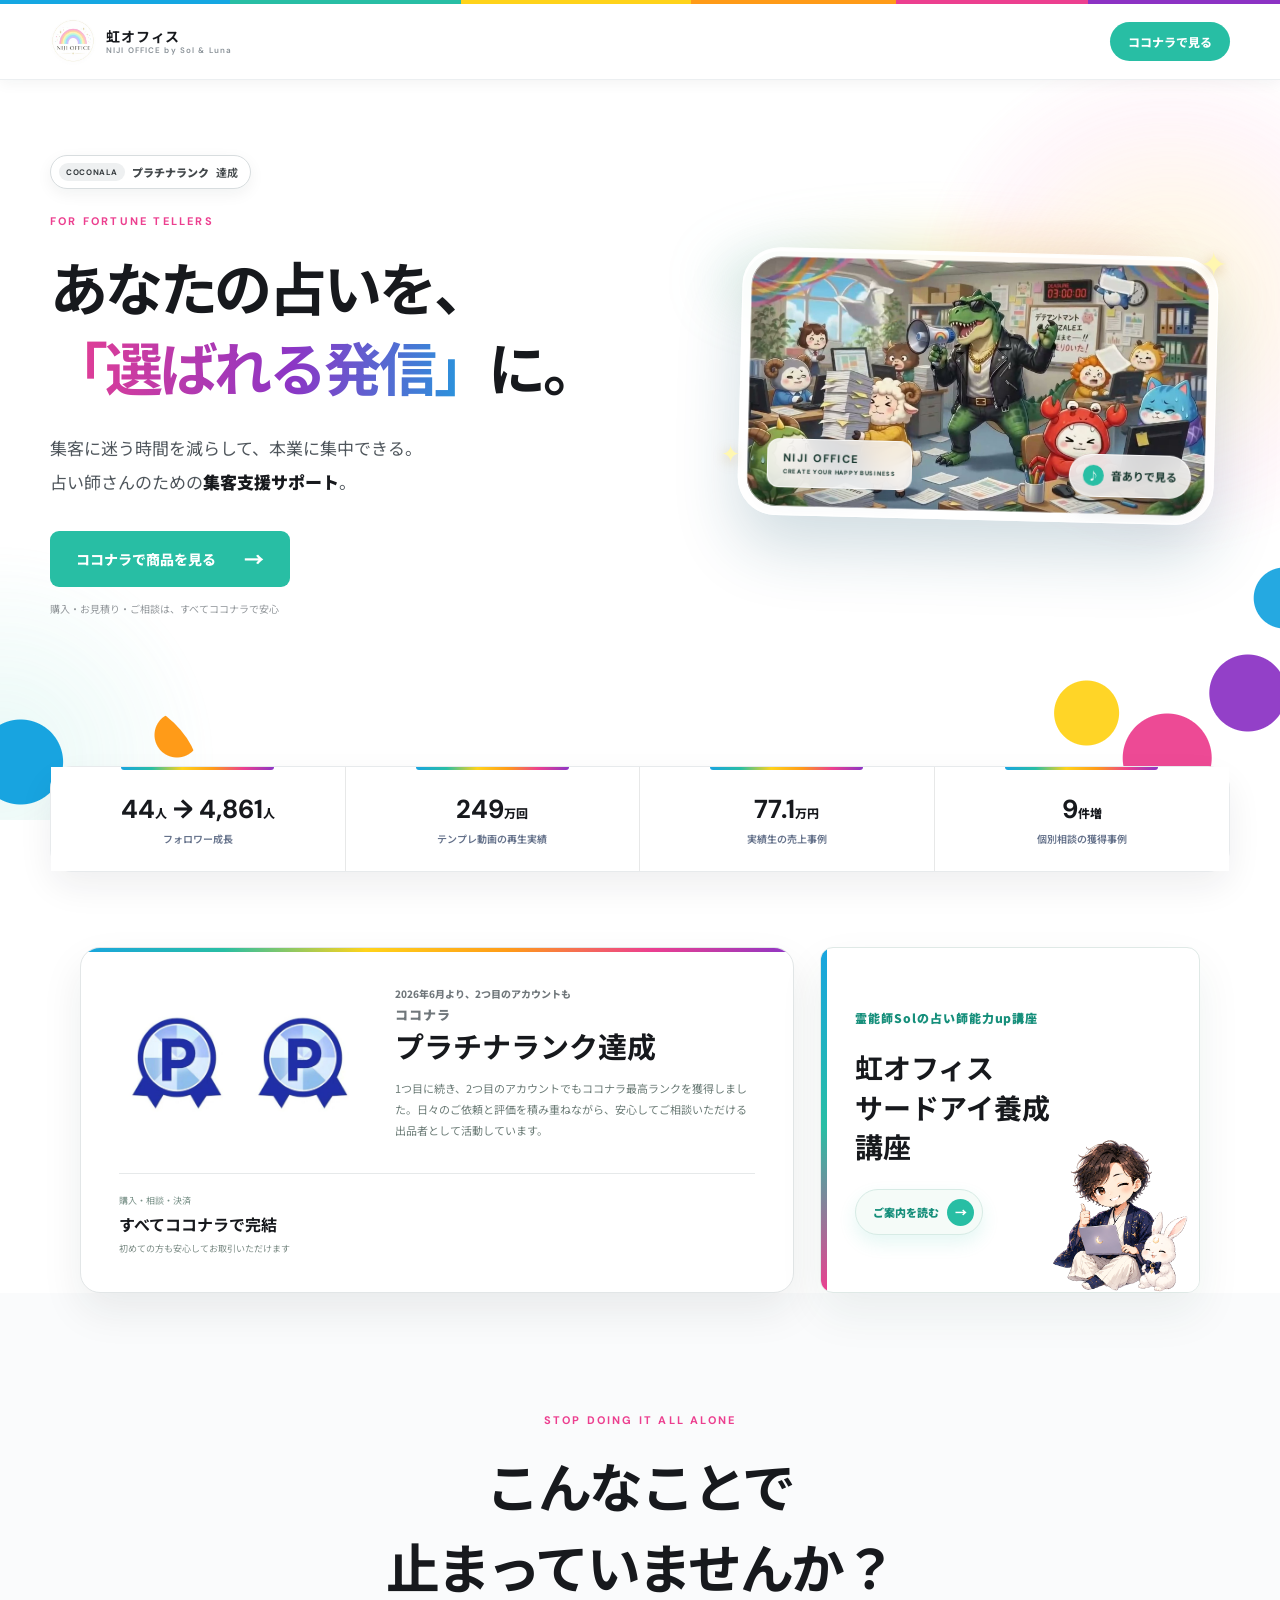
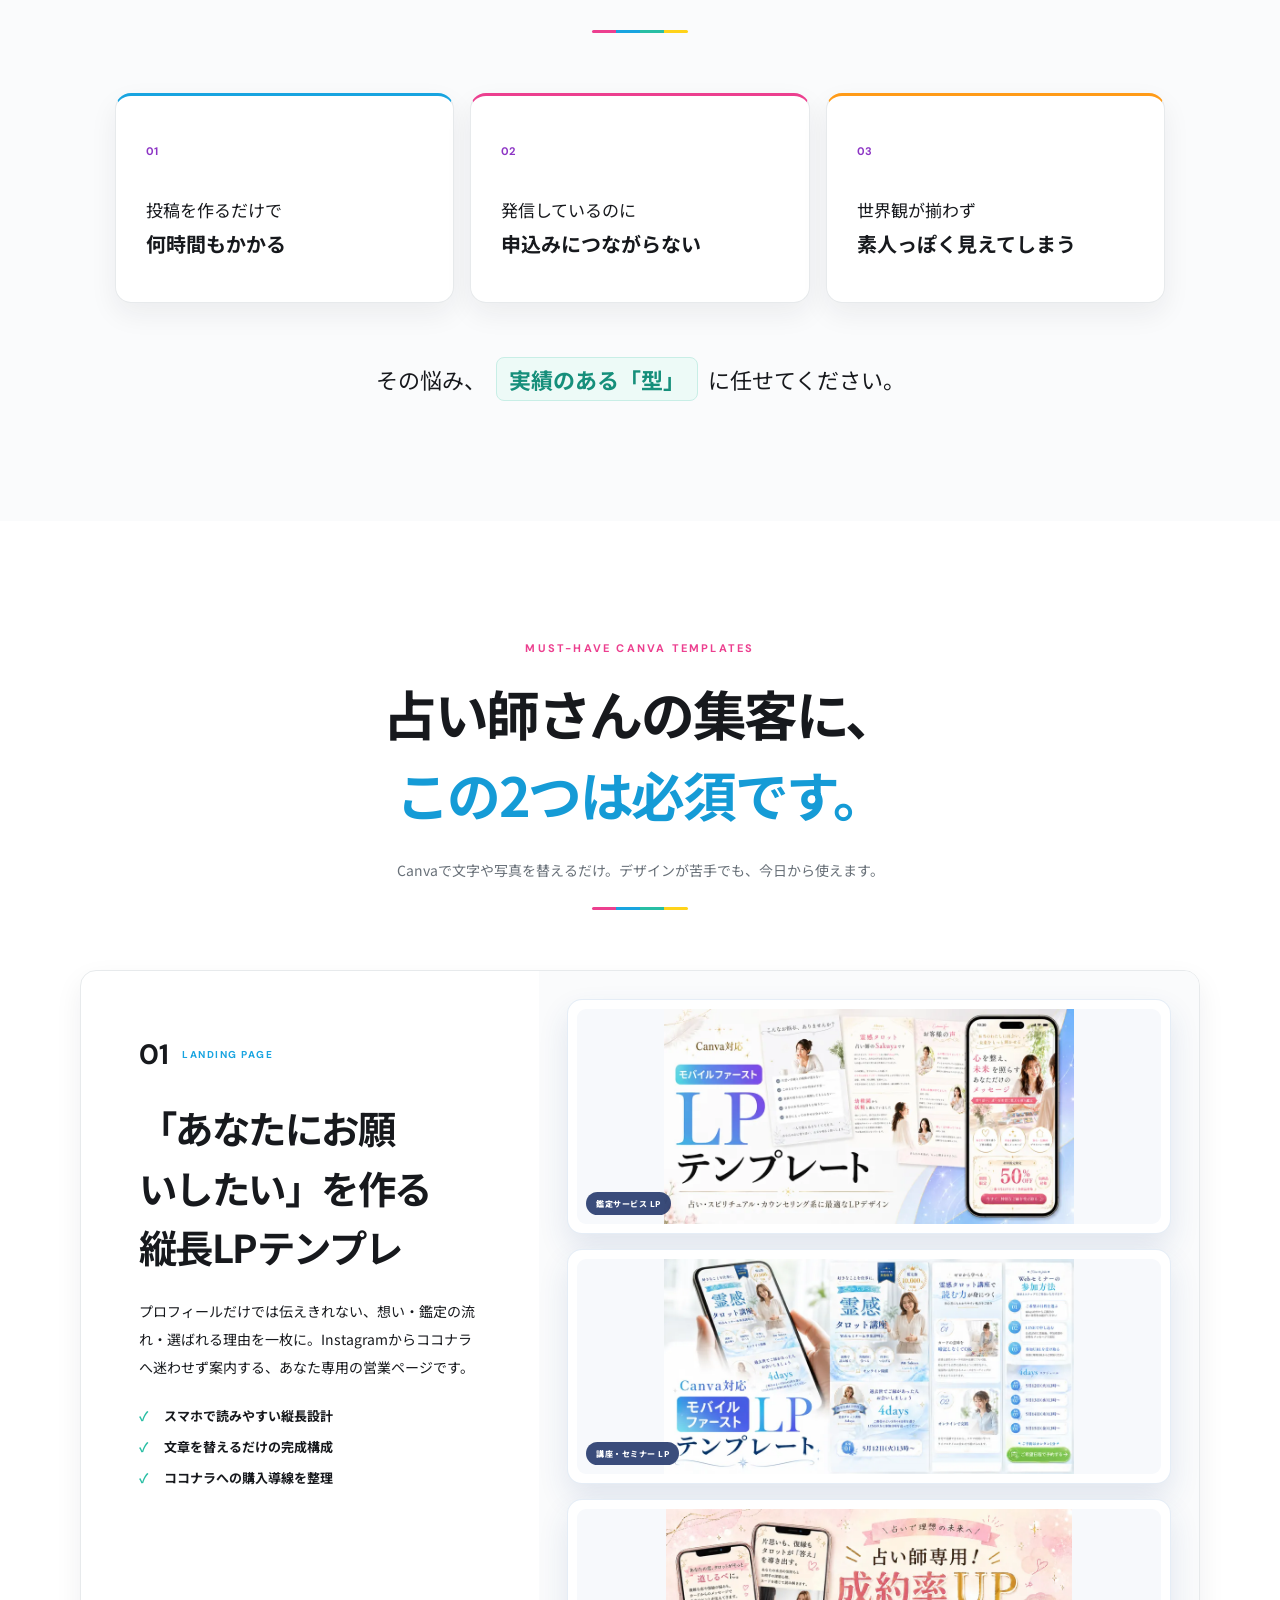
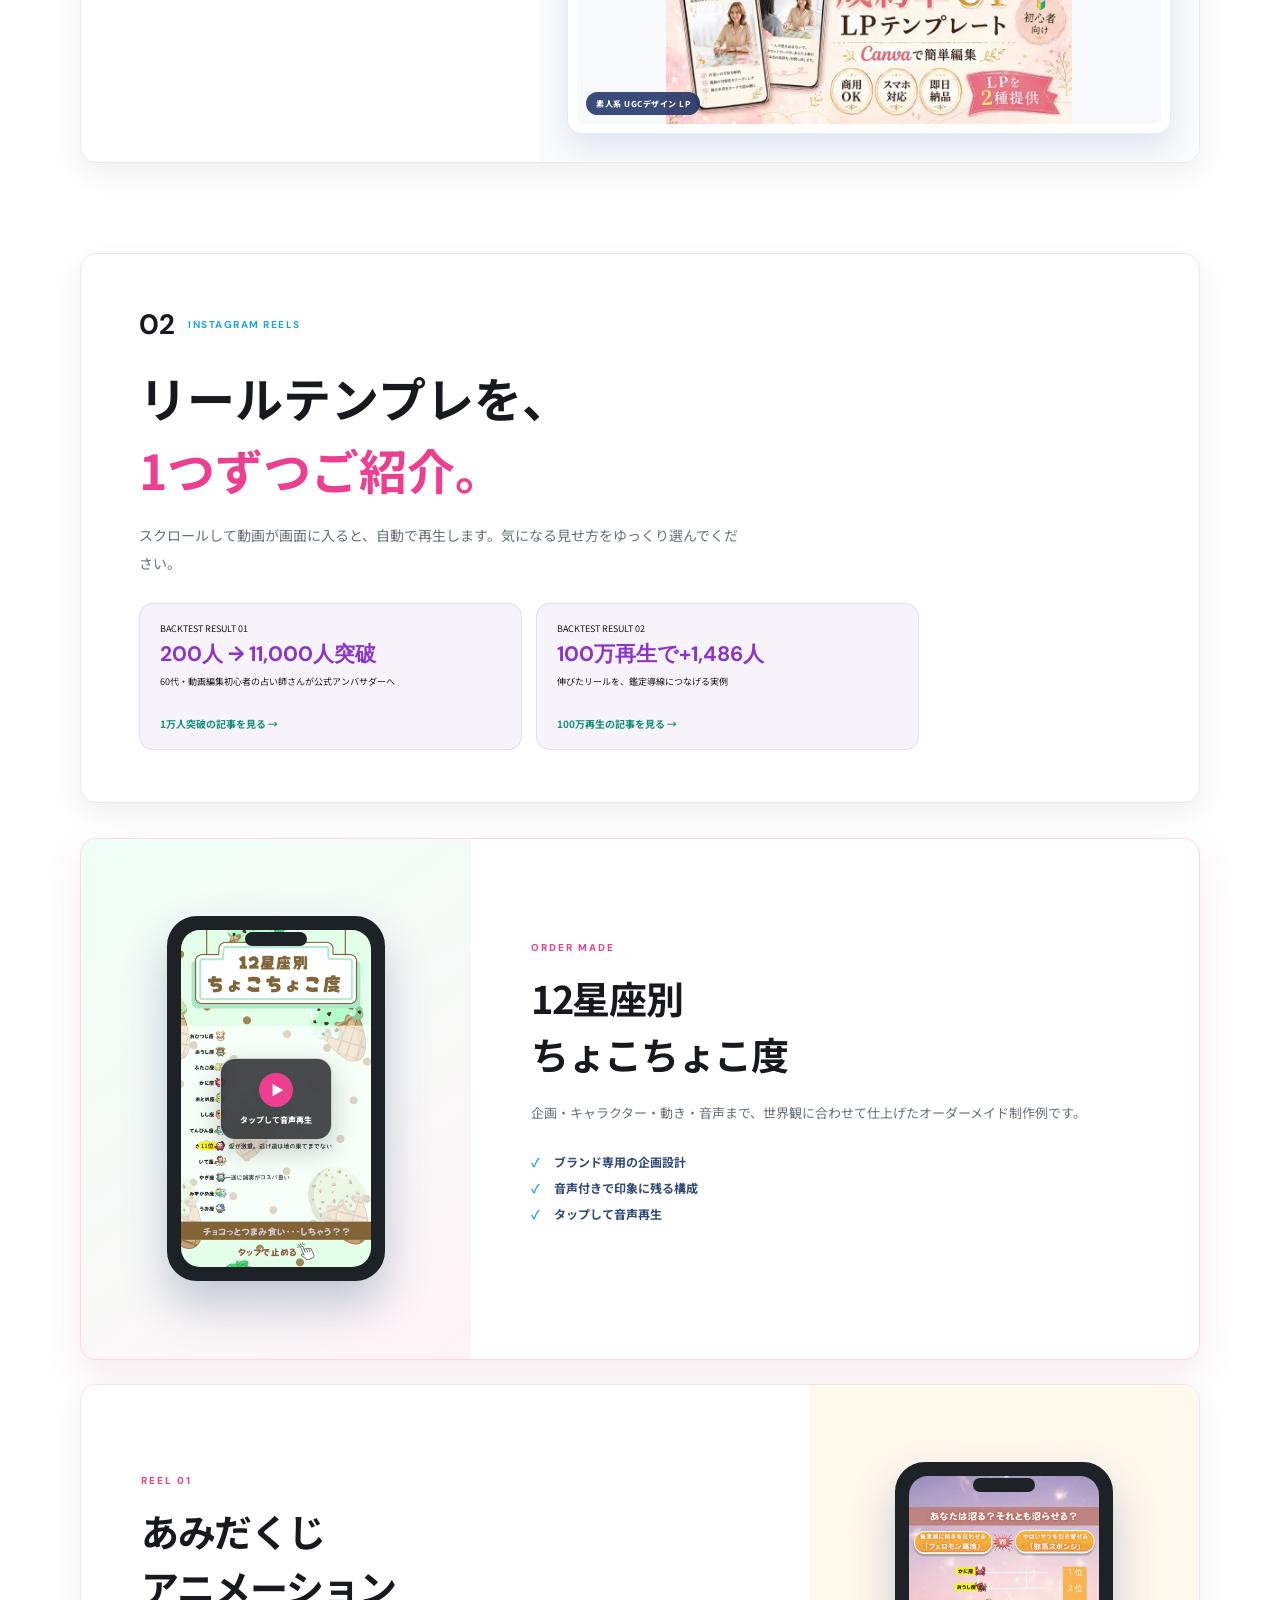
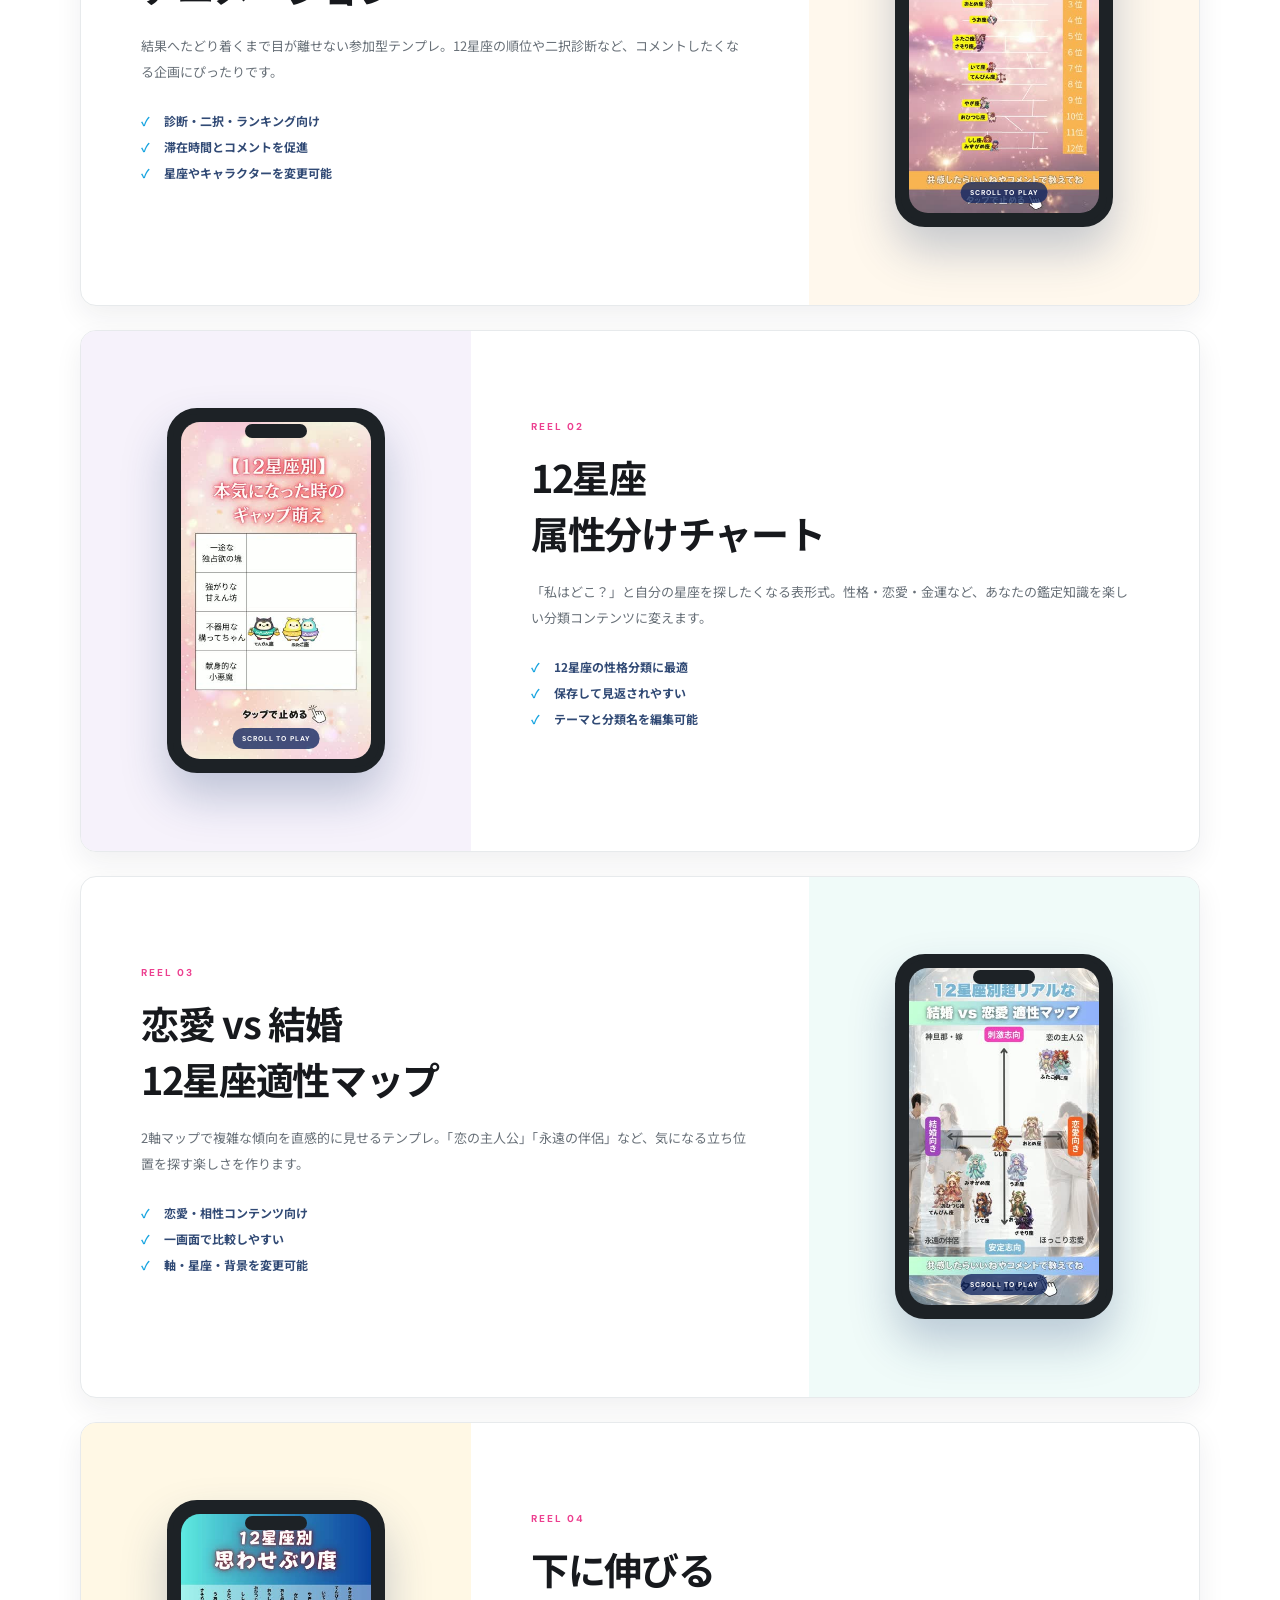
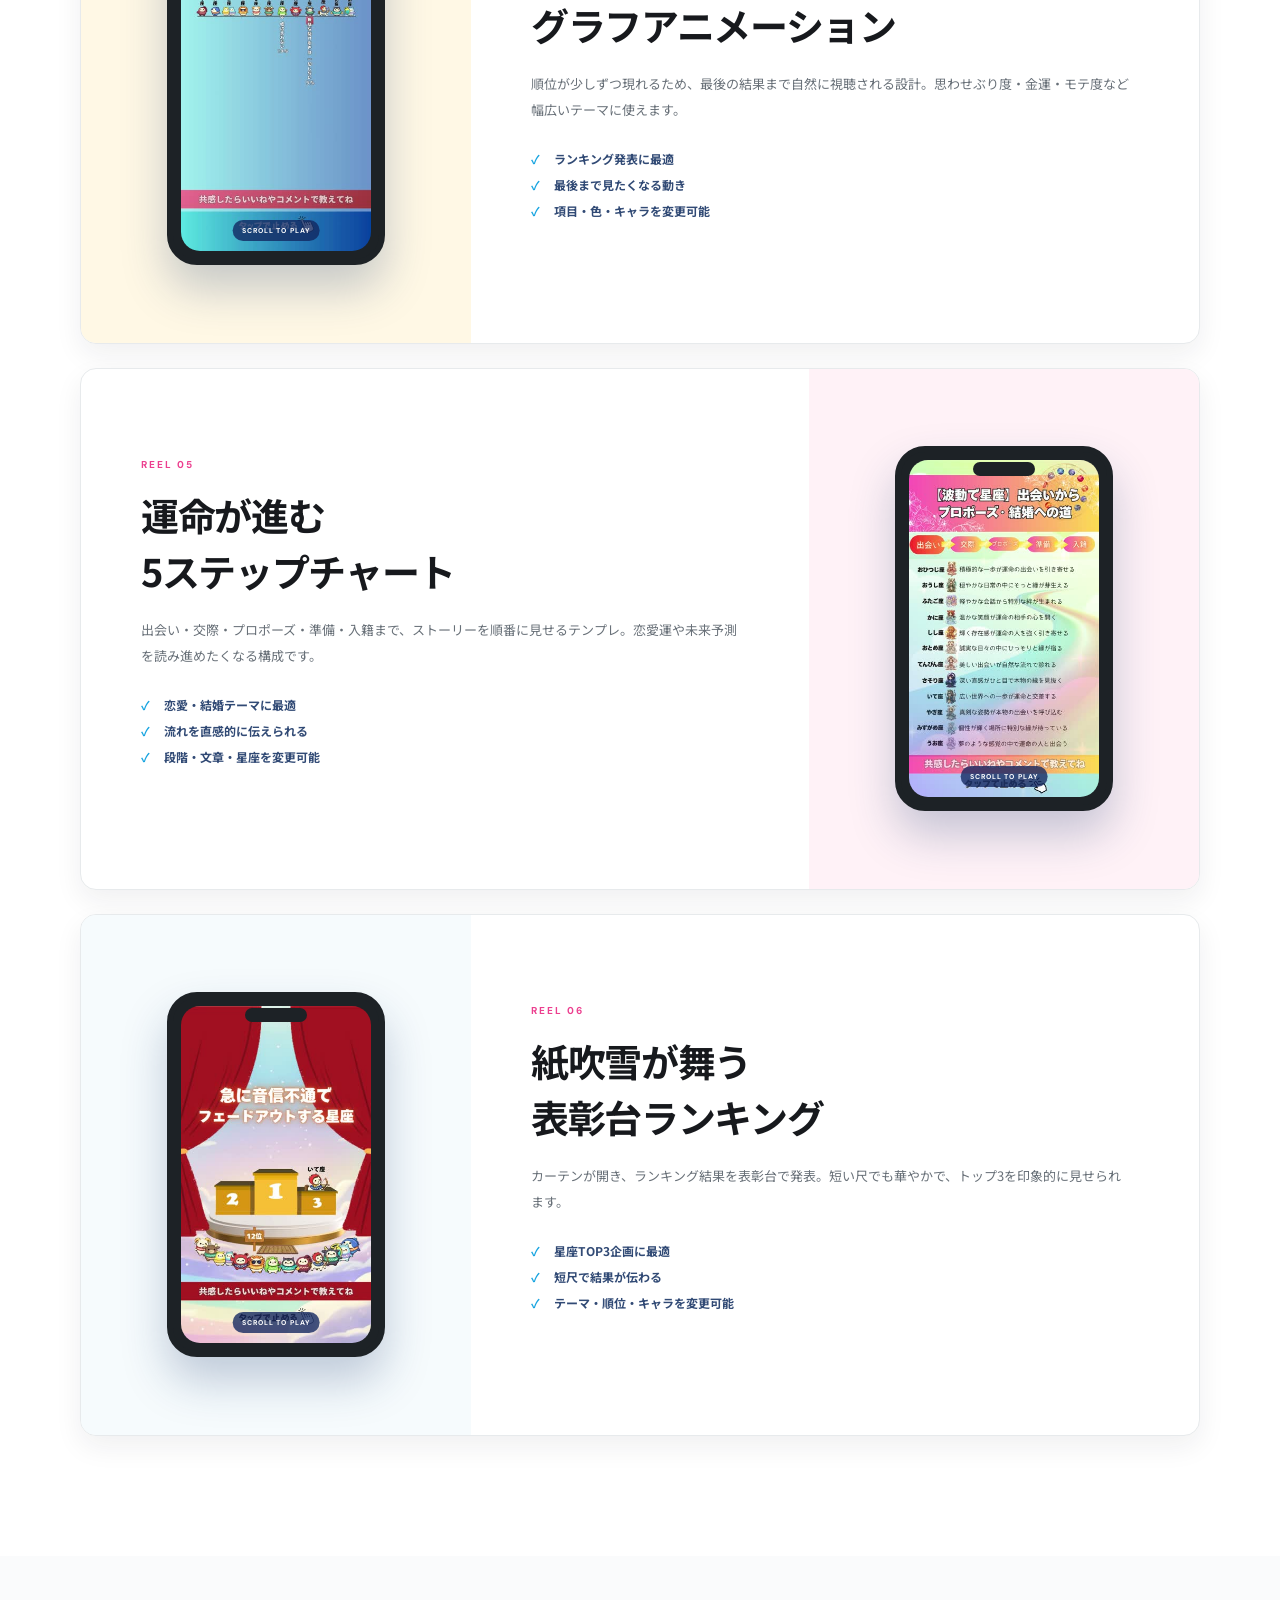
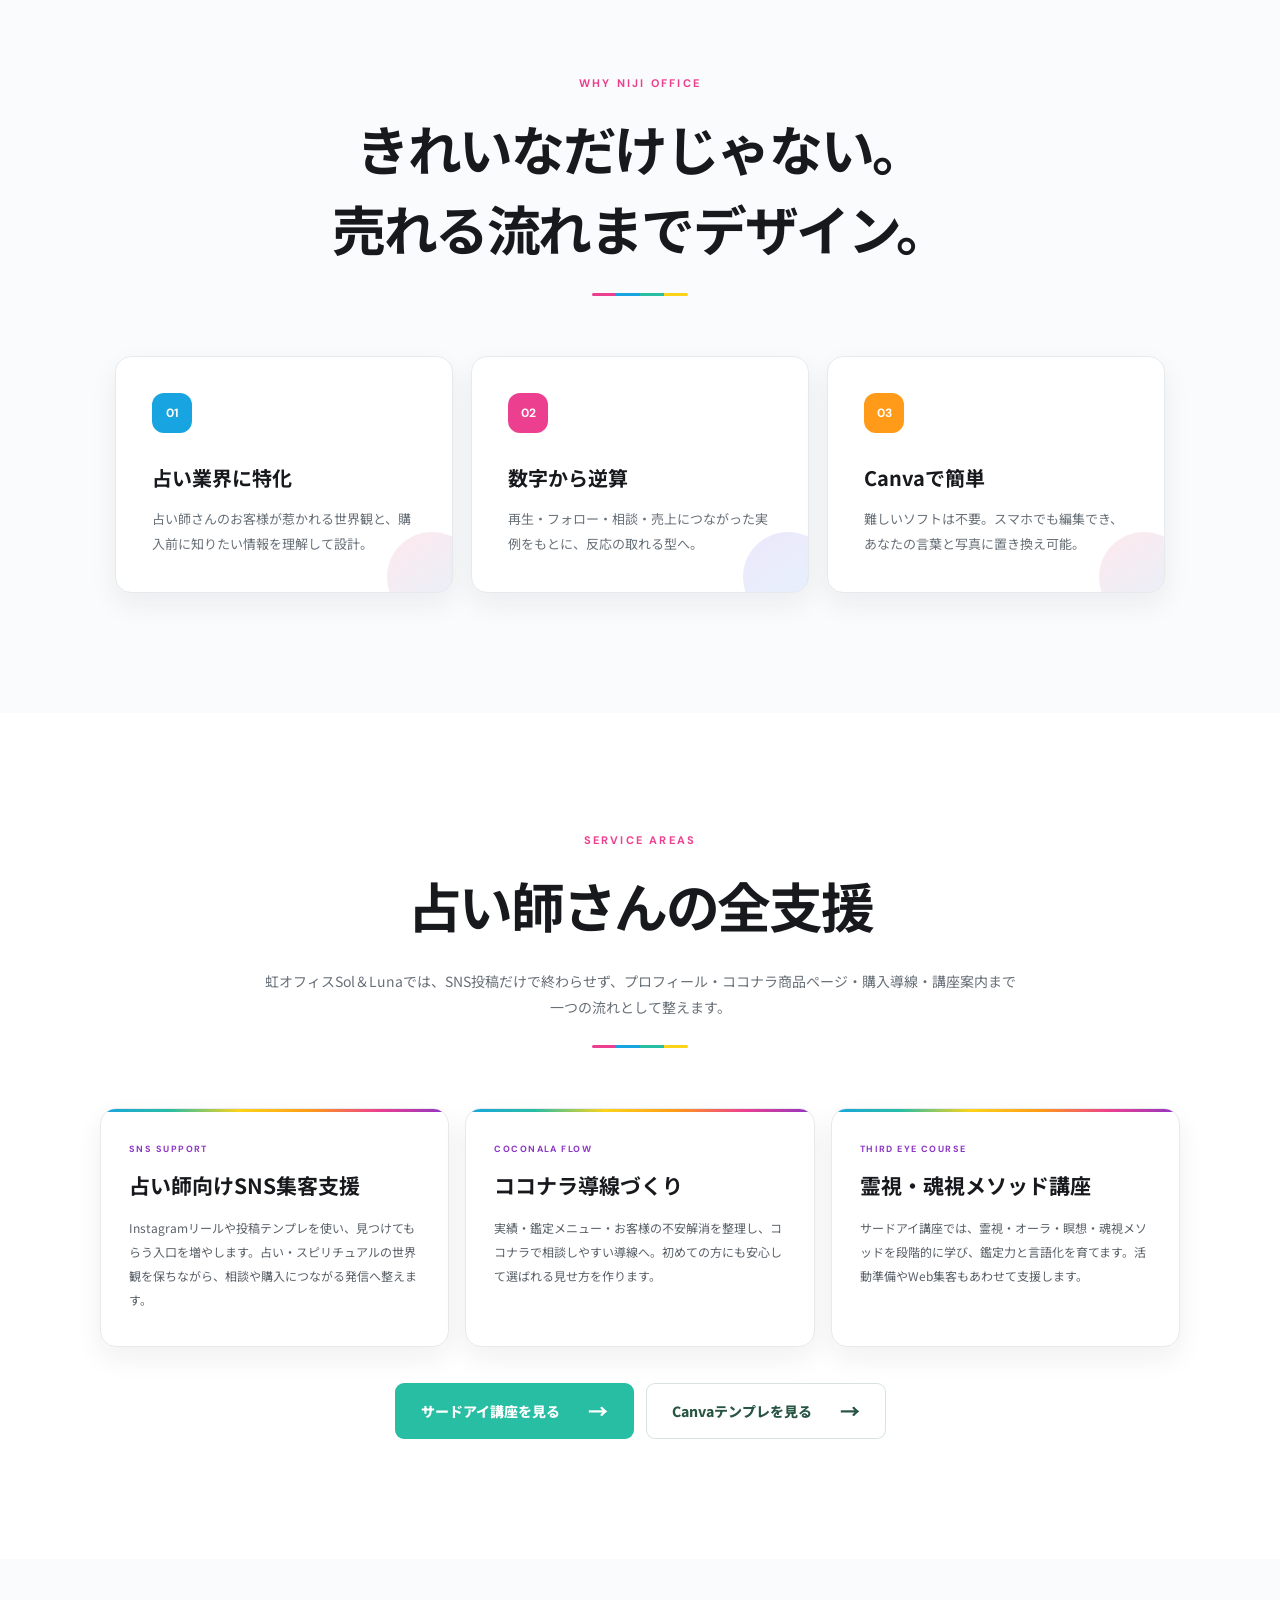
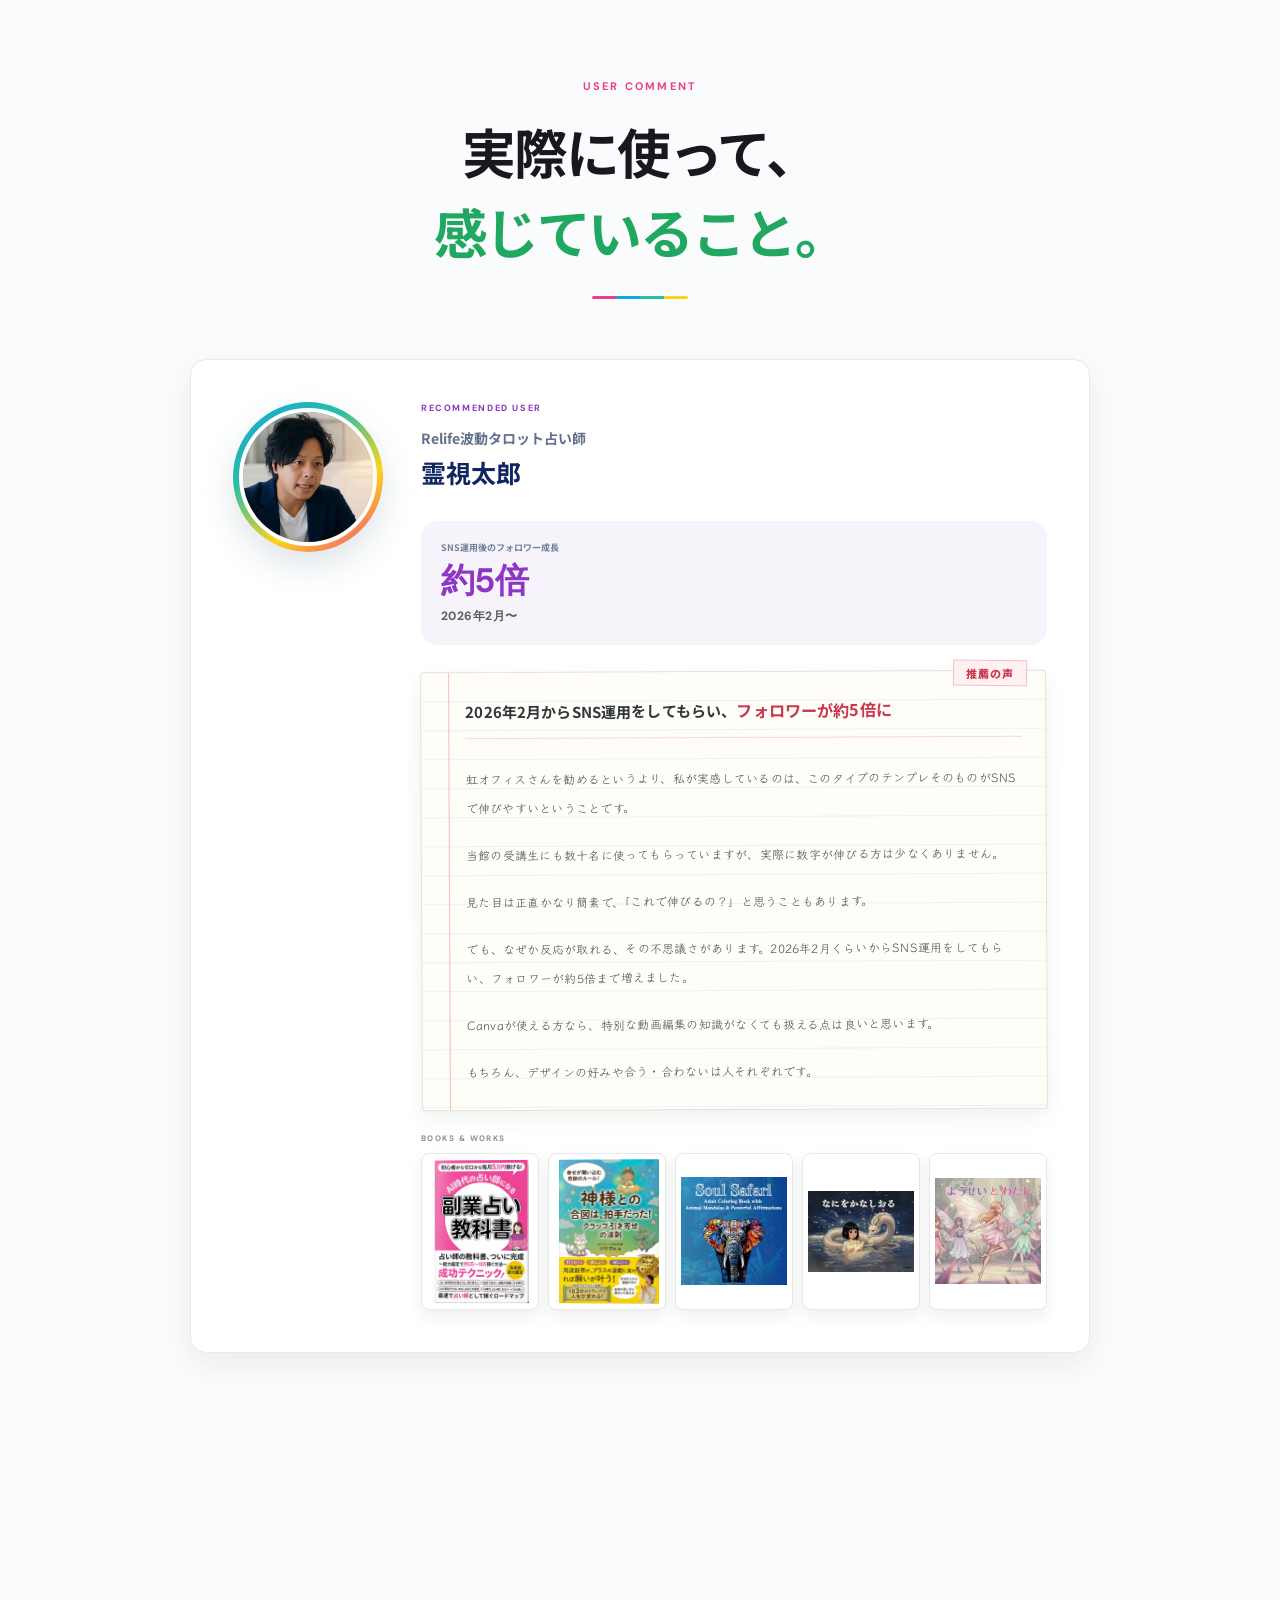
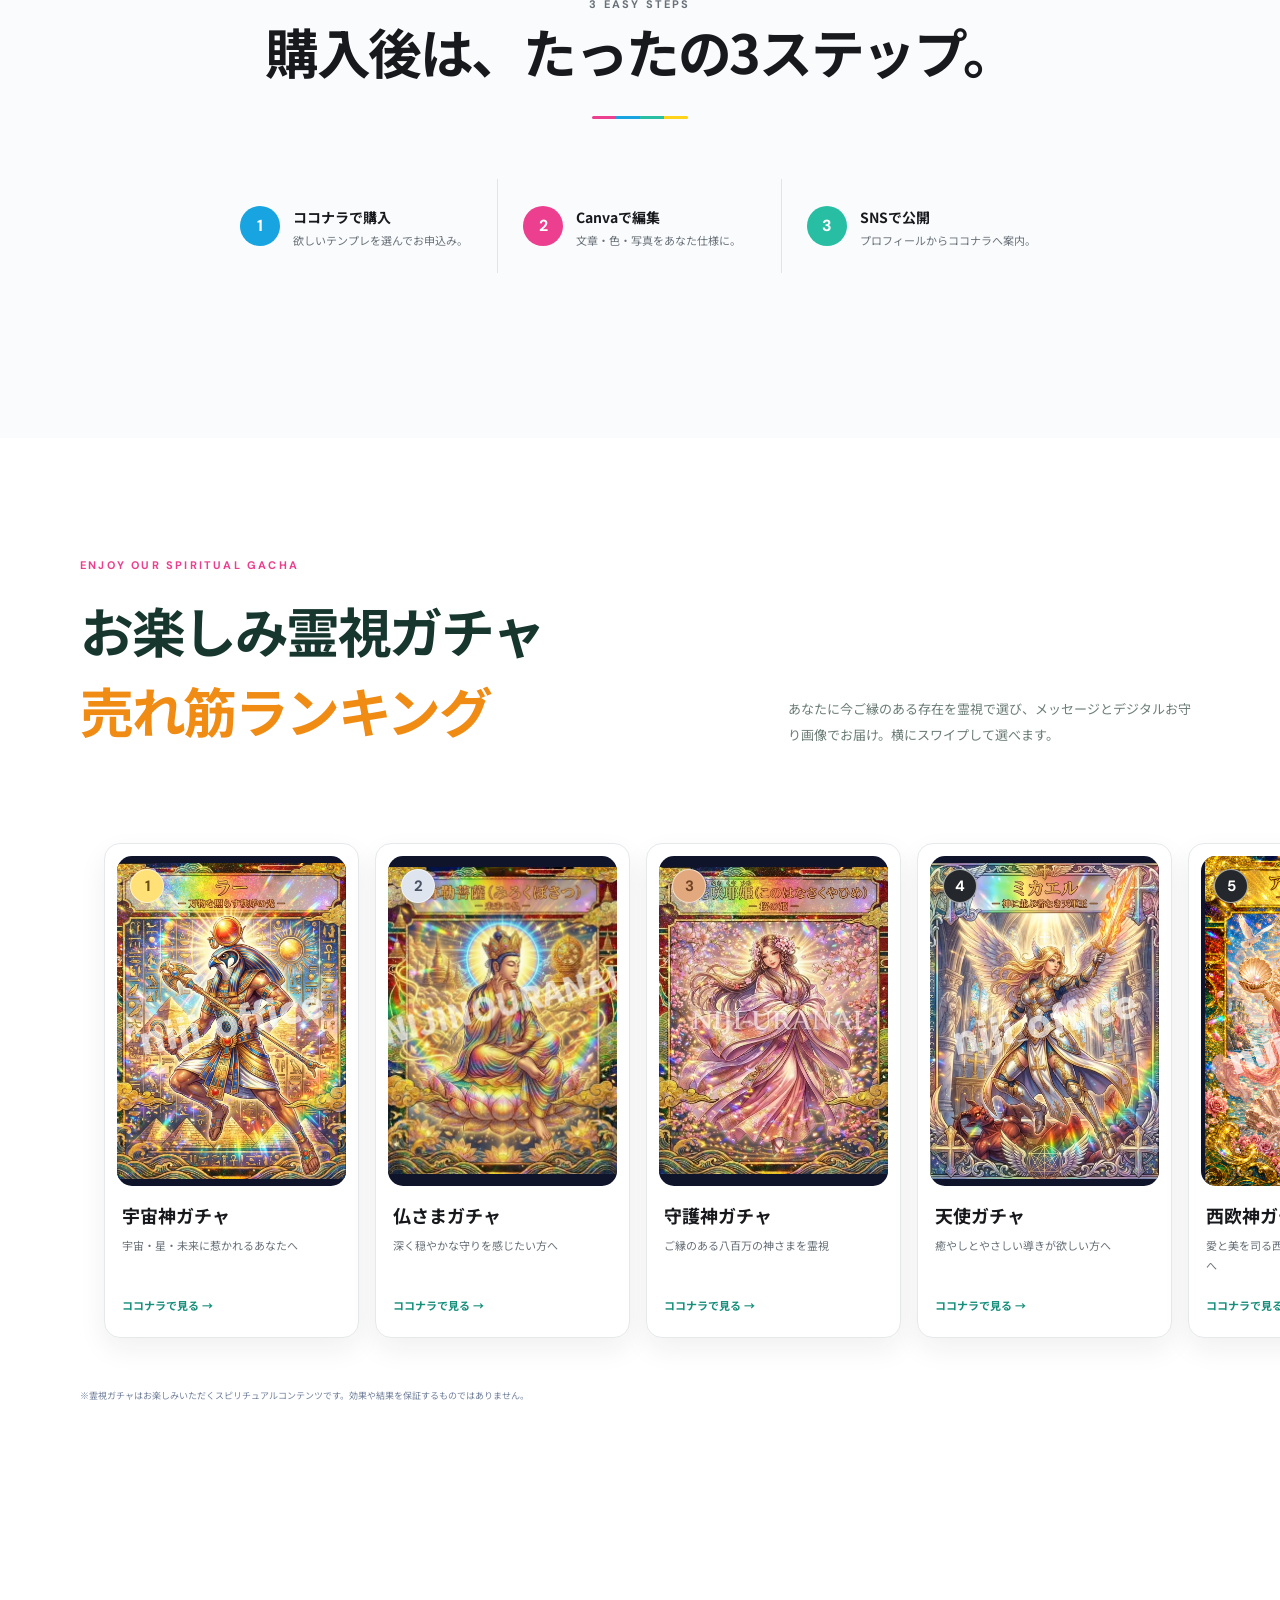
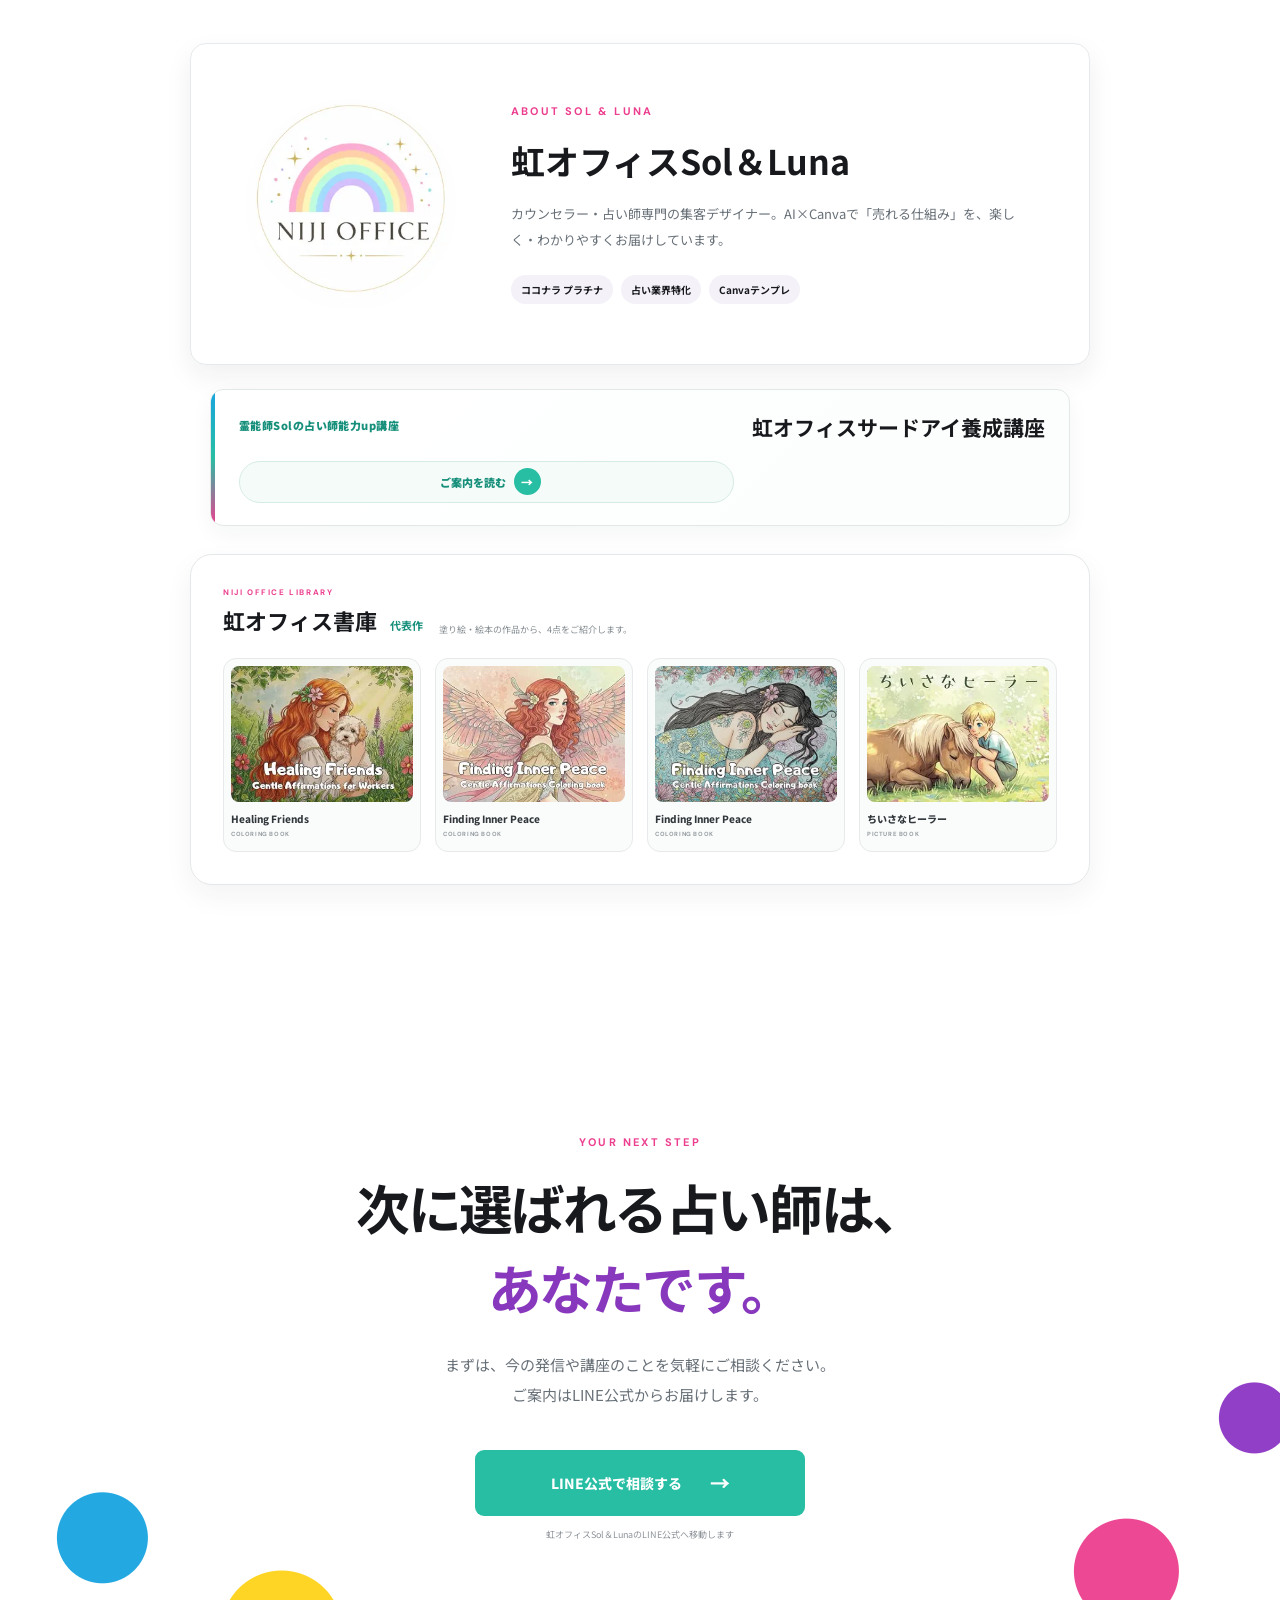
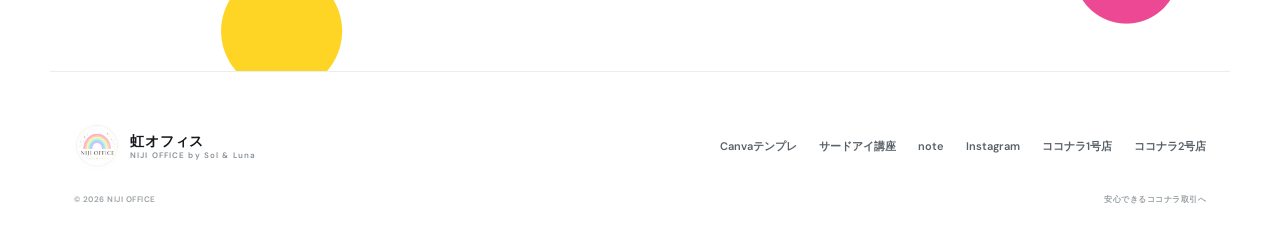
==== commit 47d65c19: "Update course teaser label" ====
--- a/index.html
+++ b/index.html
@@ -160,7 +160,7 @@
       </section>
 
       <a class="course-announce course-announce-after-platinum reveal" href="third-eye-course/" aria-label="虹オフィスサードアイ養成講座のご案内を読む">
-        <span>占い師の能力up講座</span>
+        <span>霊能師Solの占い師能力up講座</span>
         <strong>虹オフィス<br>サードアイ養成講座</strong>
         <img class="course-announce-illustration" src="assets/illustrations/sol-course-card-white.png" alt="" loading="lazy" aria-hidden="true">
         <b><small>ご案内を読む</small><i>→</i></b>
@@ -353,7 +353,7 @@
         <div><p class="kicker">ABOUT SOL &amp; LUNA</p><h2>虹オフィスSol＆Luna</h2><p>カウンセラー・占い師専門の集客デザイナー。AI×Canvaで「売れる仕組み」を、楽しく・わかりやすくお届けしています。</p><div class="profile-badges"><span>ココナラ プラチナ</span><span>占い業界特化</span><span>Canvaテンプレ</span></div></div>
       </div>
       <a class="course-announce" href="third-eye-course/" aria-label="虹オフィスサードアイ養成講座のご案内を読む">
-        <span>占い師の能力up講座</span>
+        <span>霊能師Solの占い師能力up講座</span>
         <strong>虹オフィスサードアイ養成講座</strong>
         <b><small>ご案内を読む</small><i>→</i></b>
       </a>
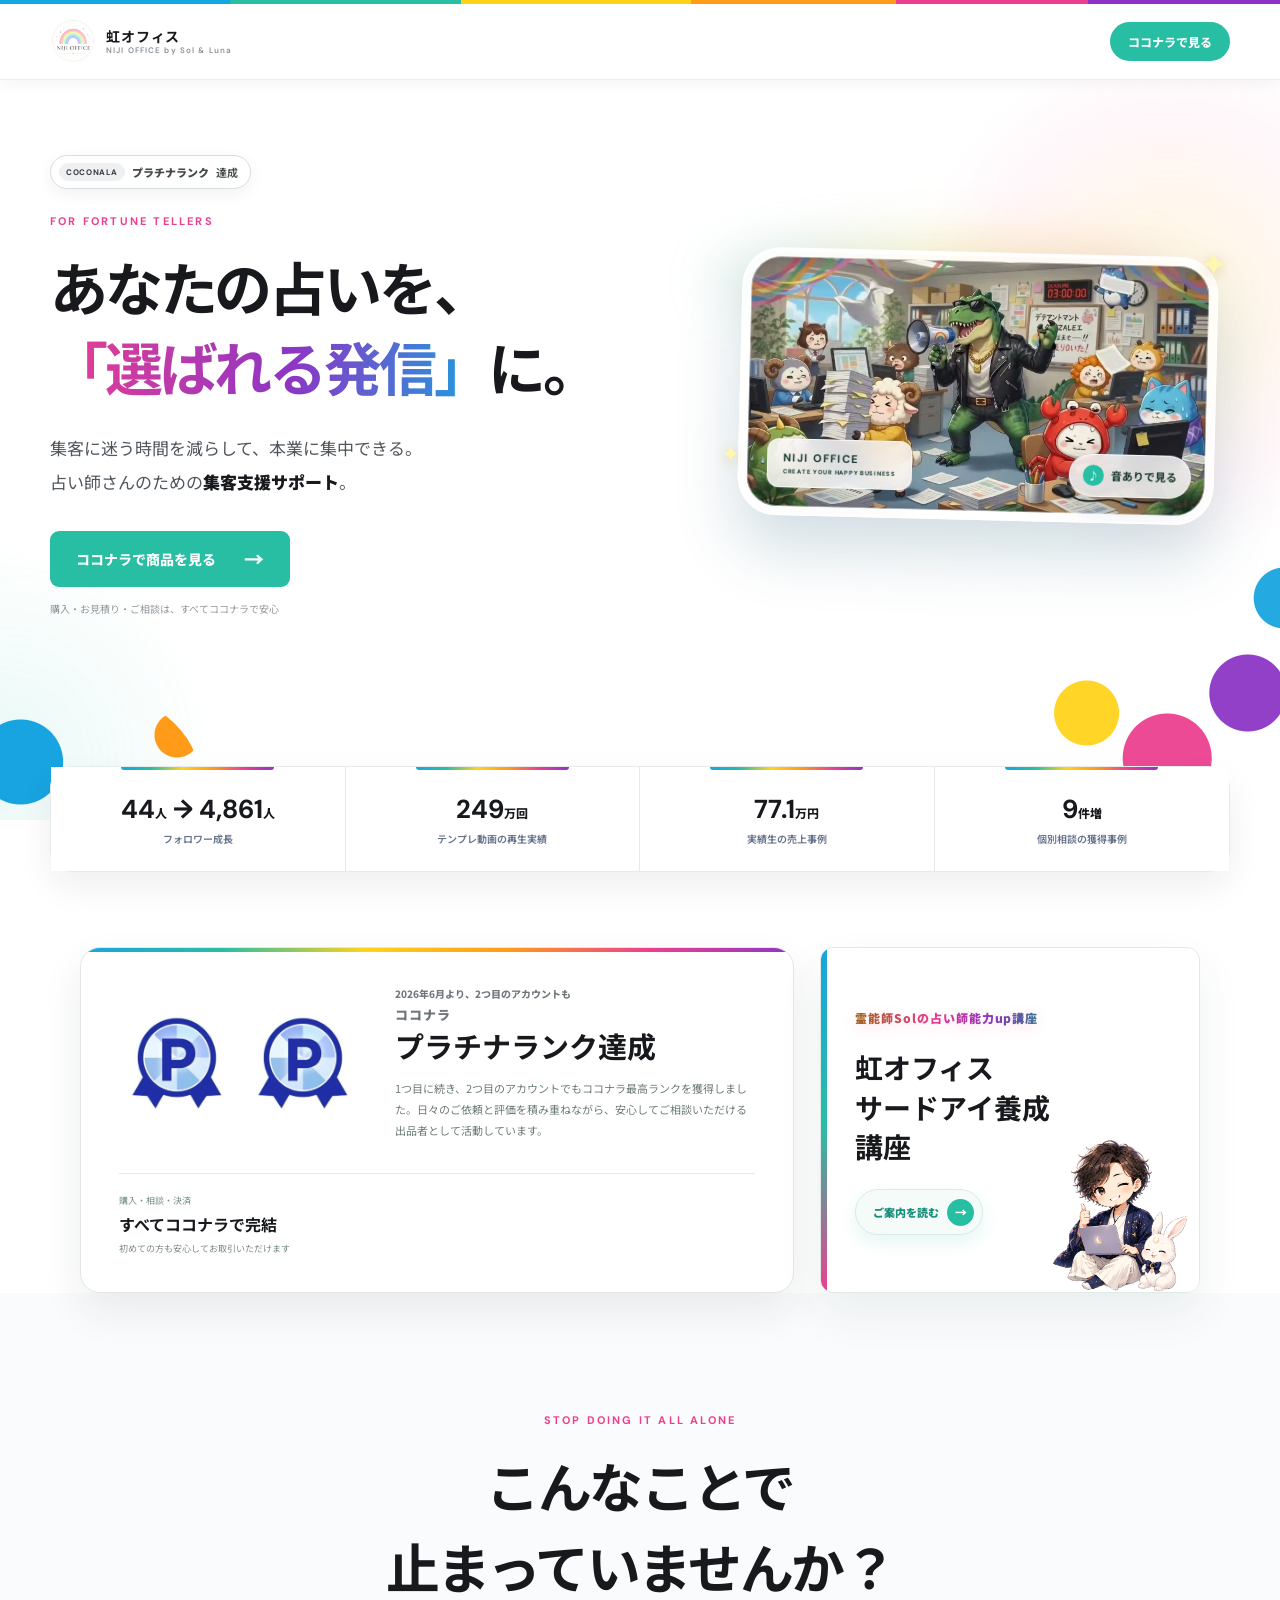
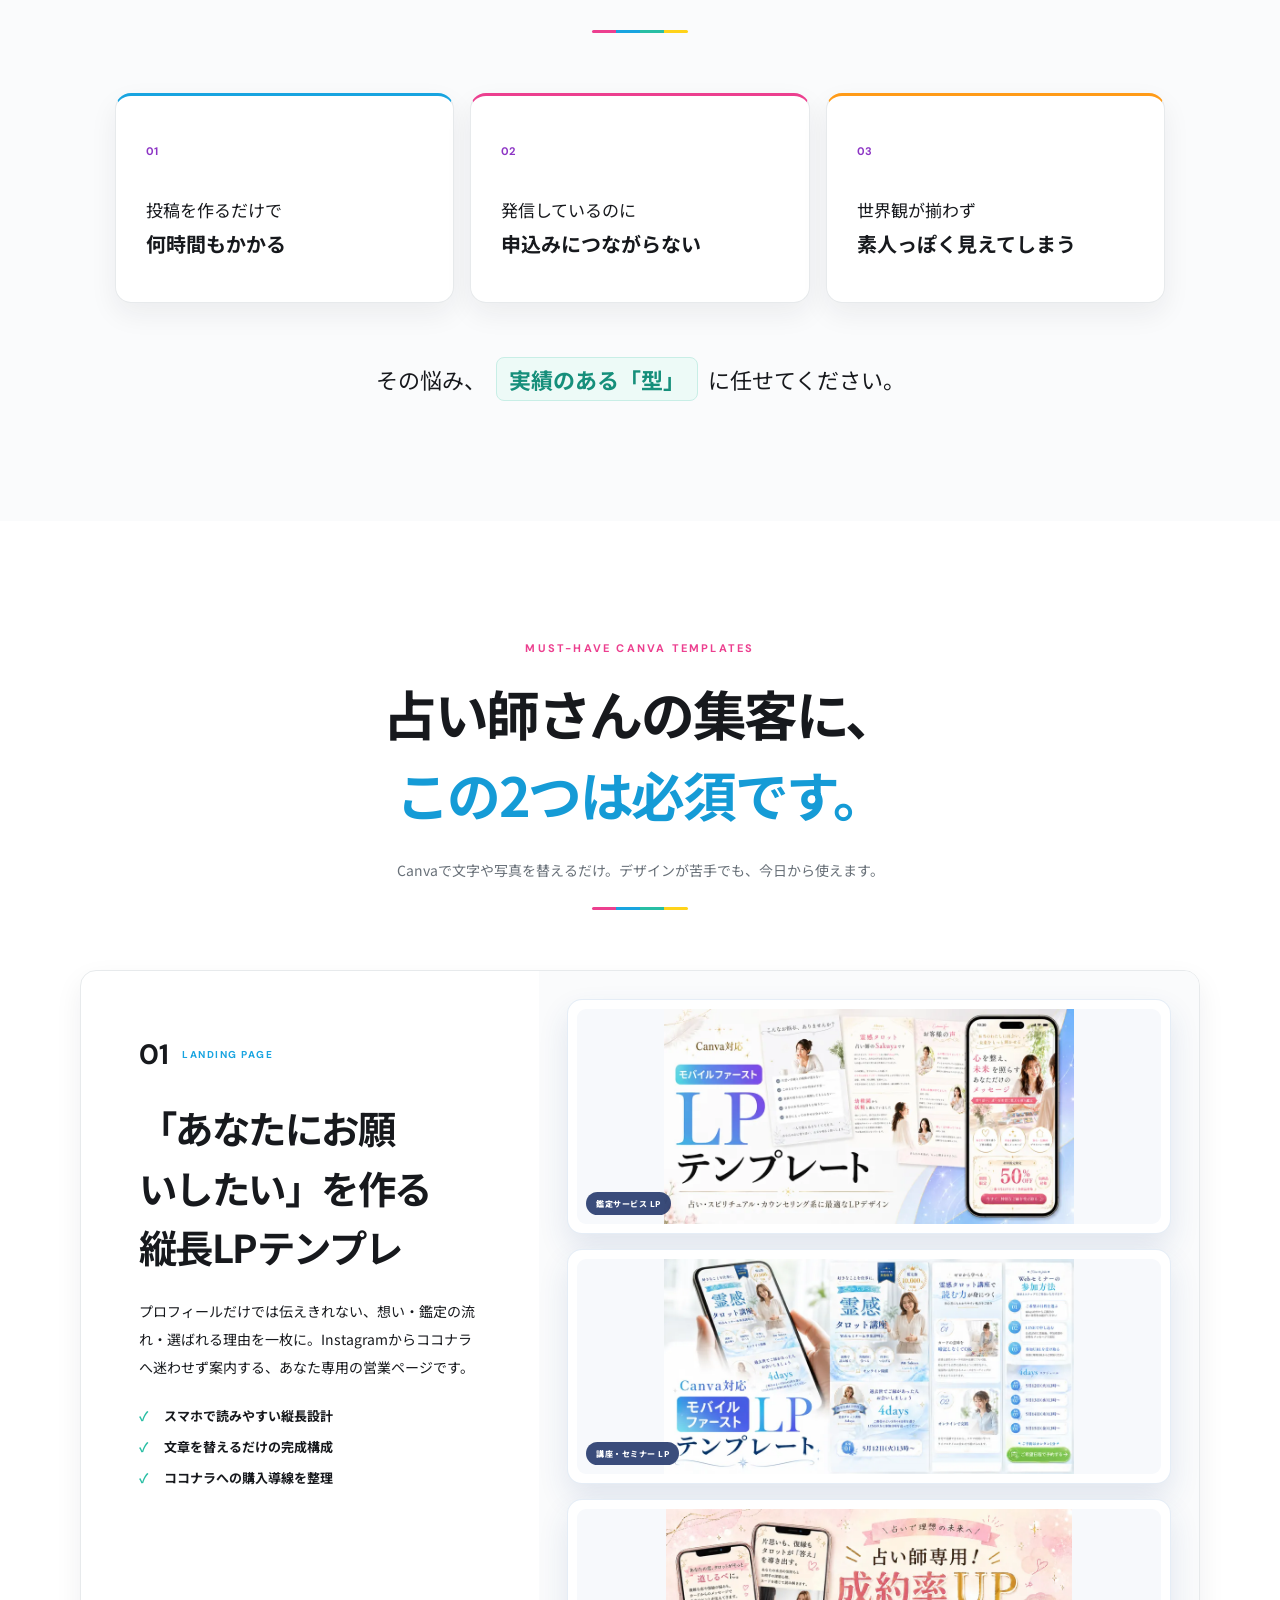
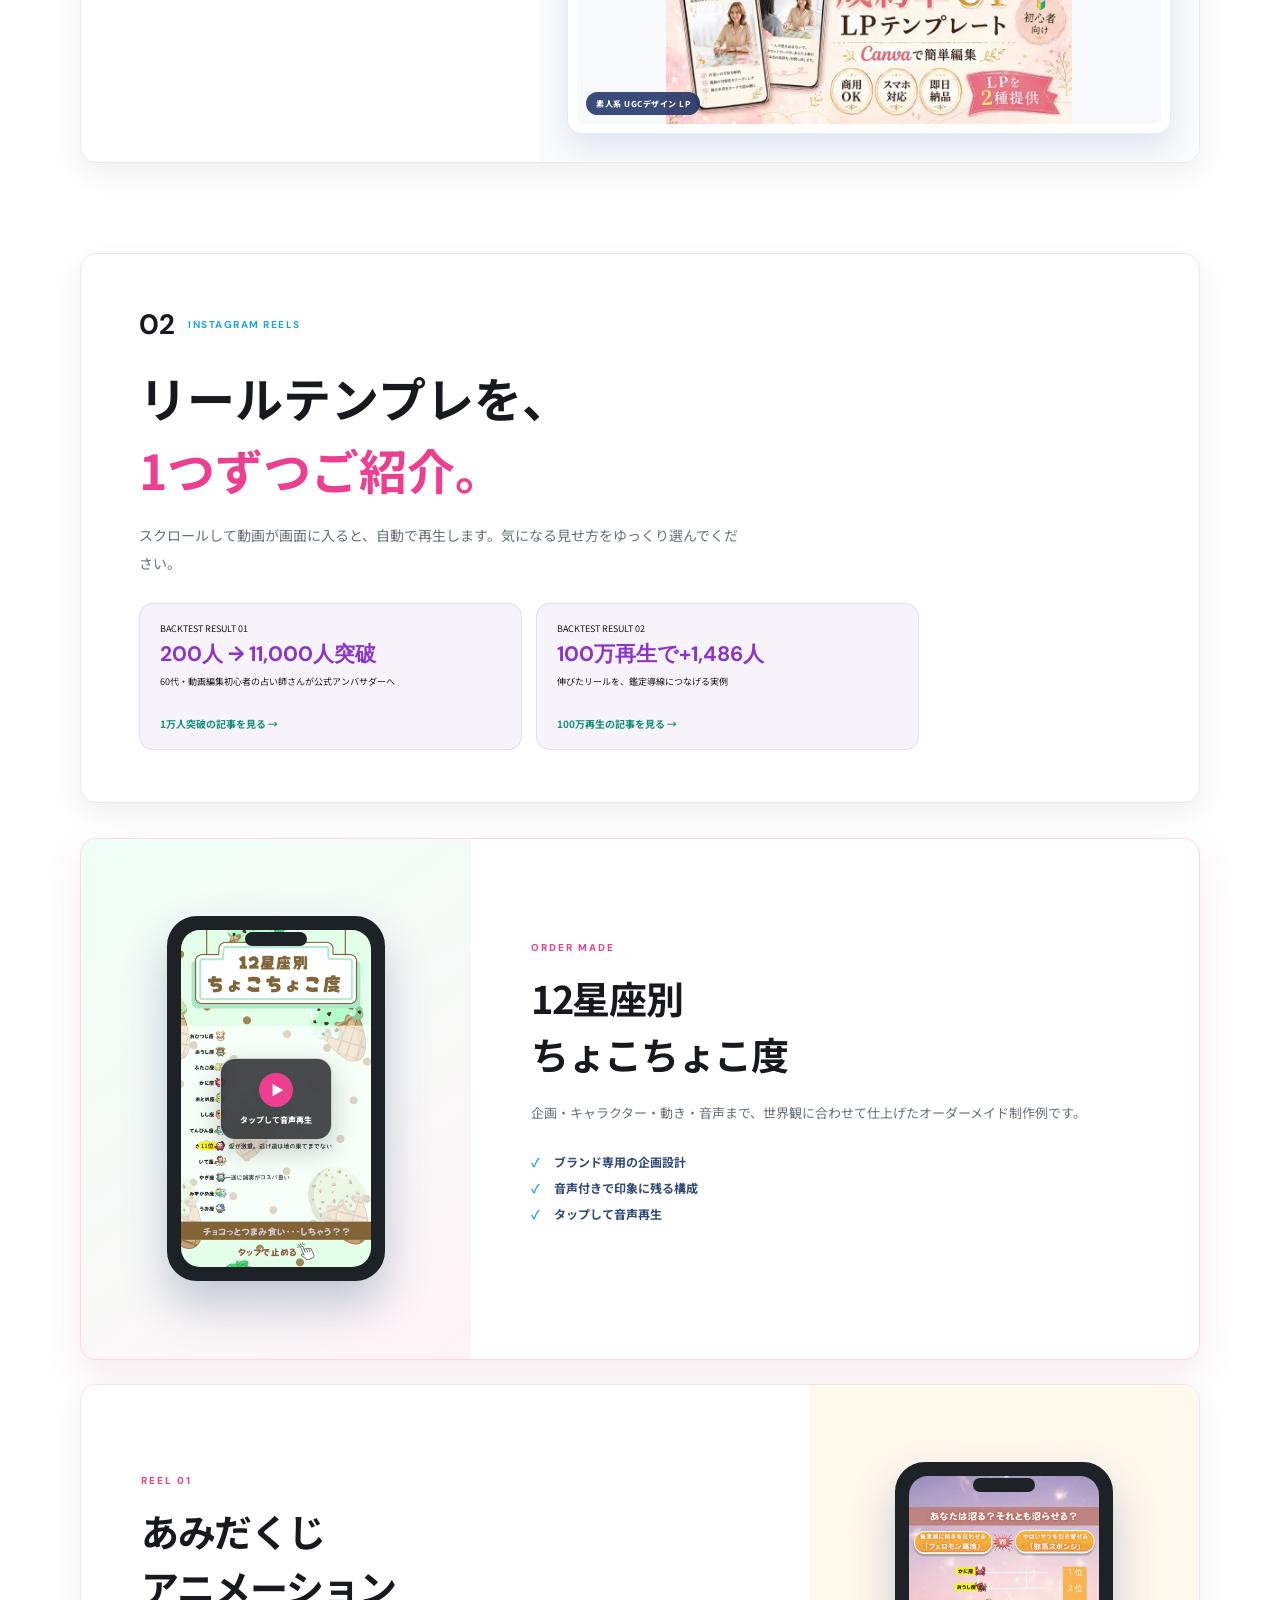
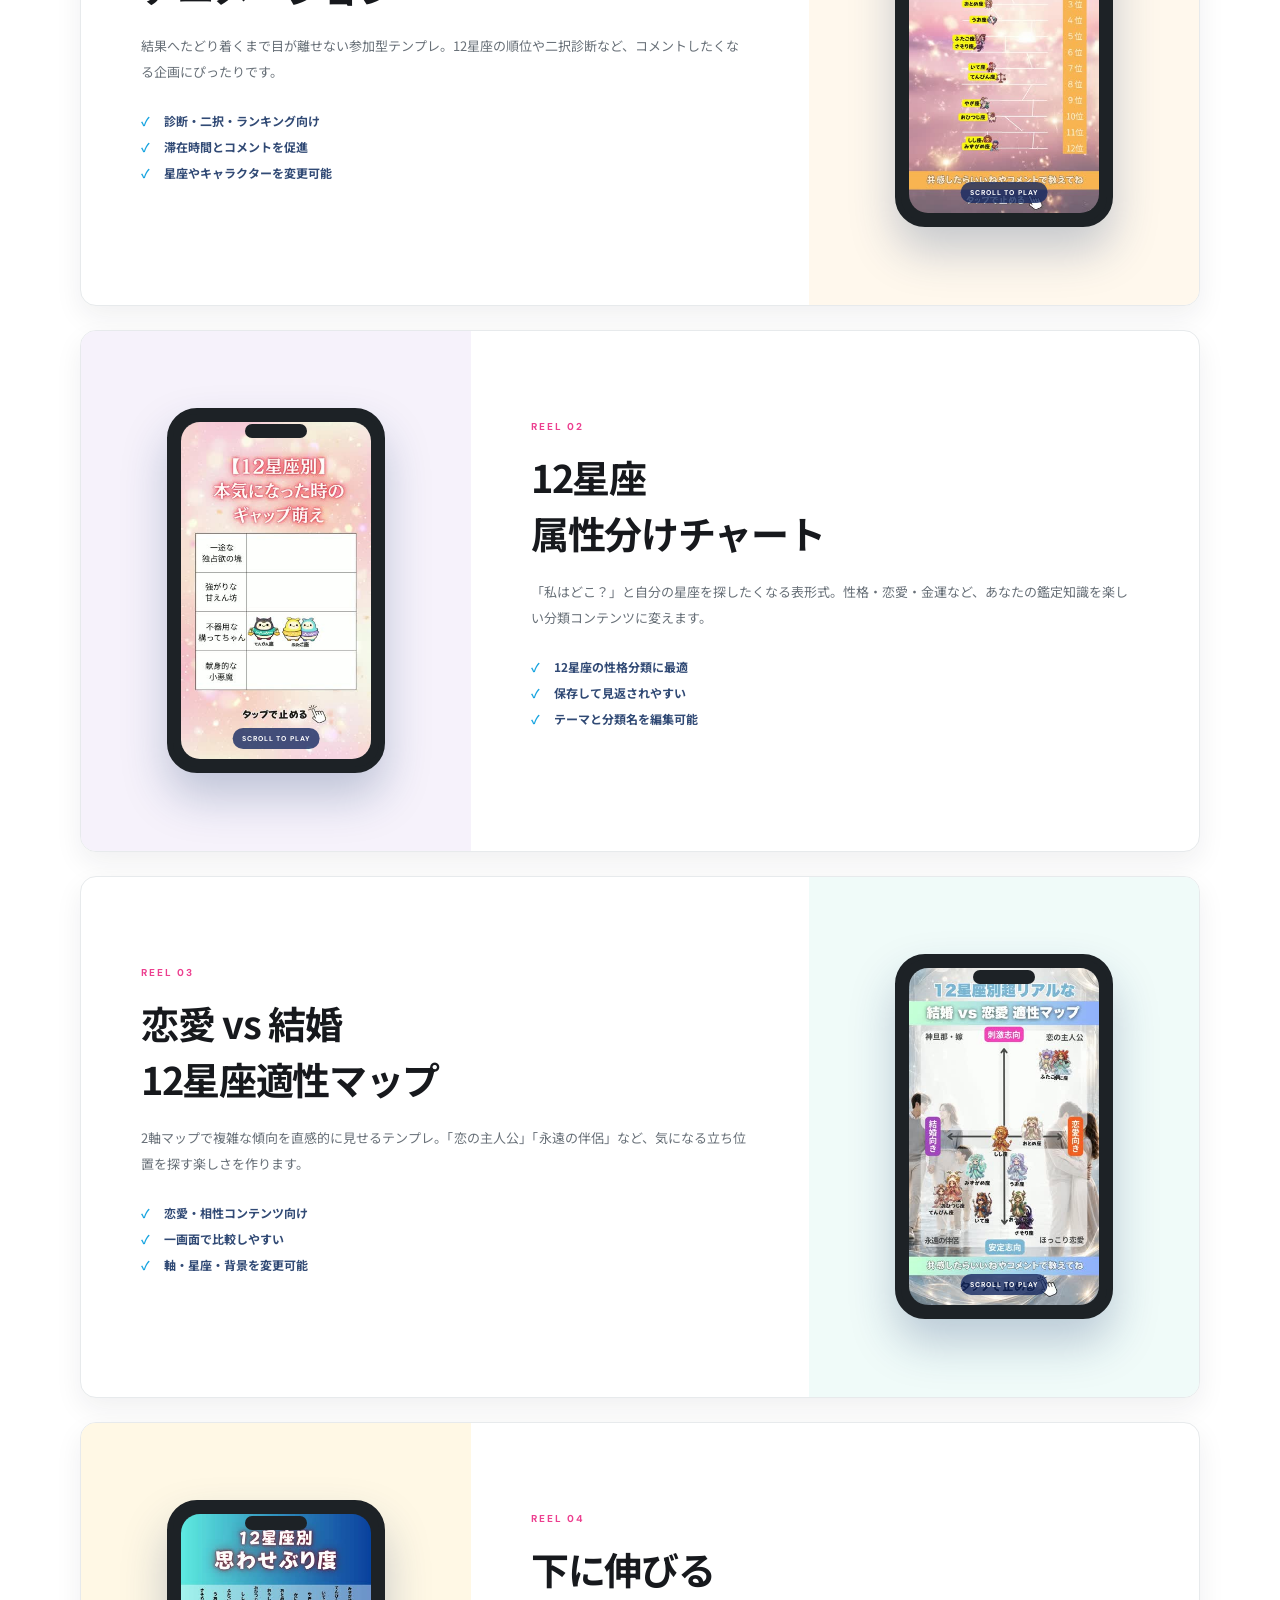
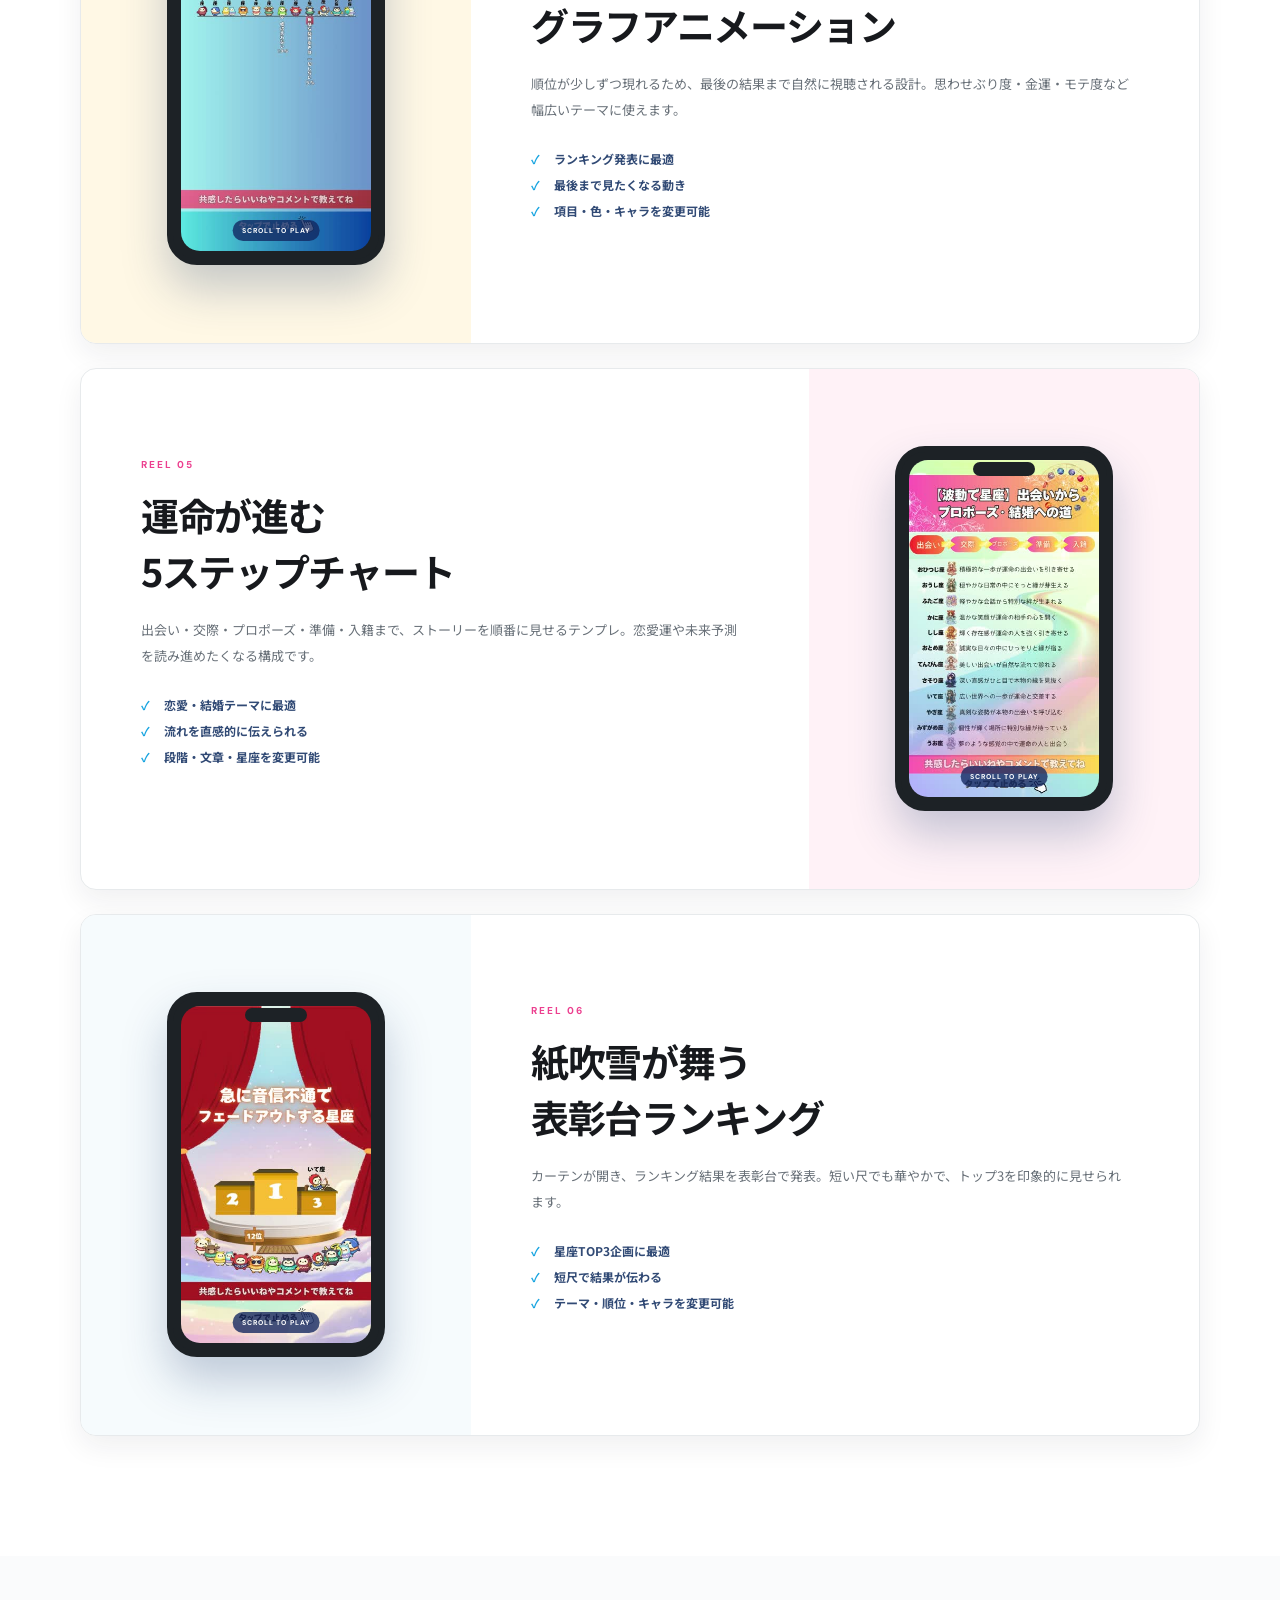
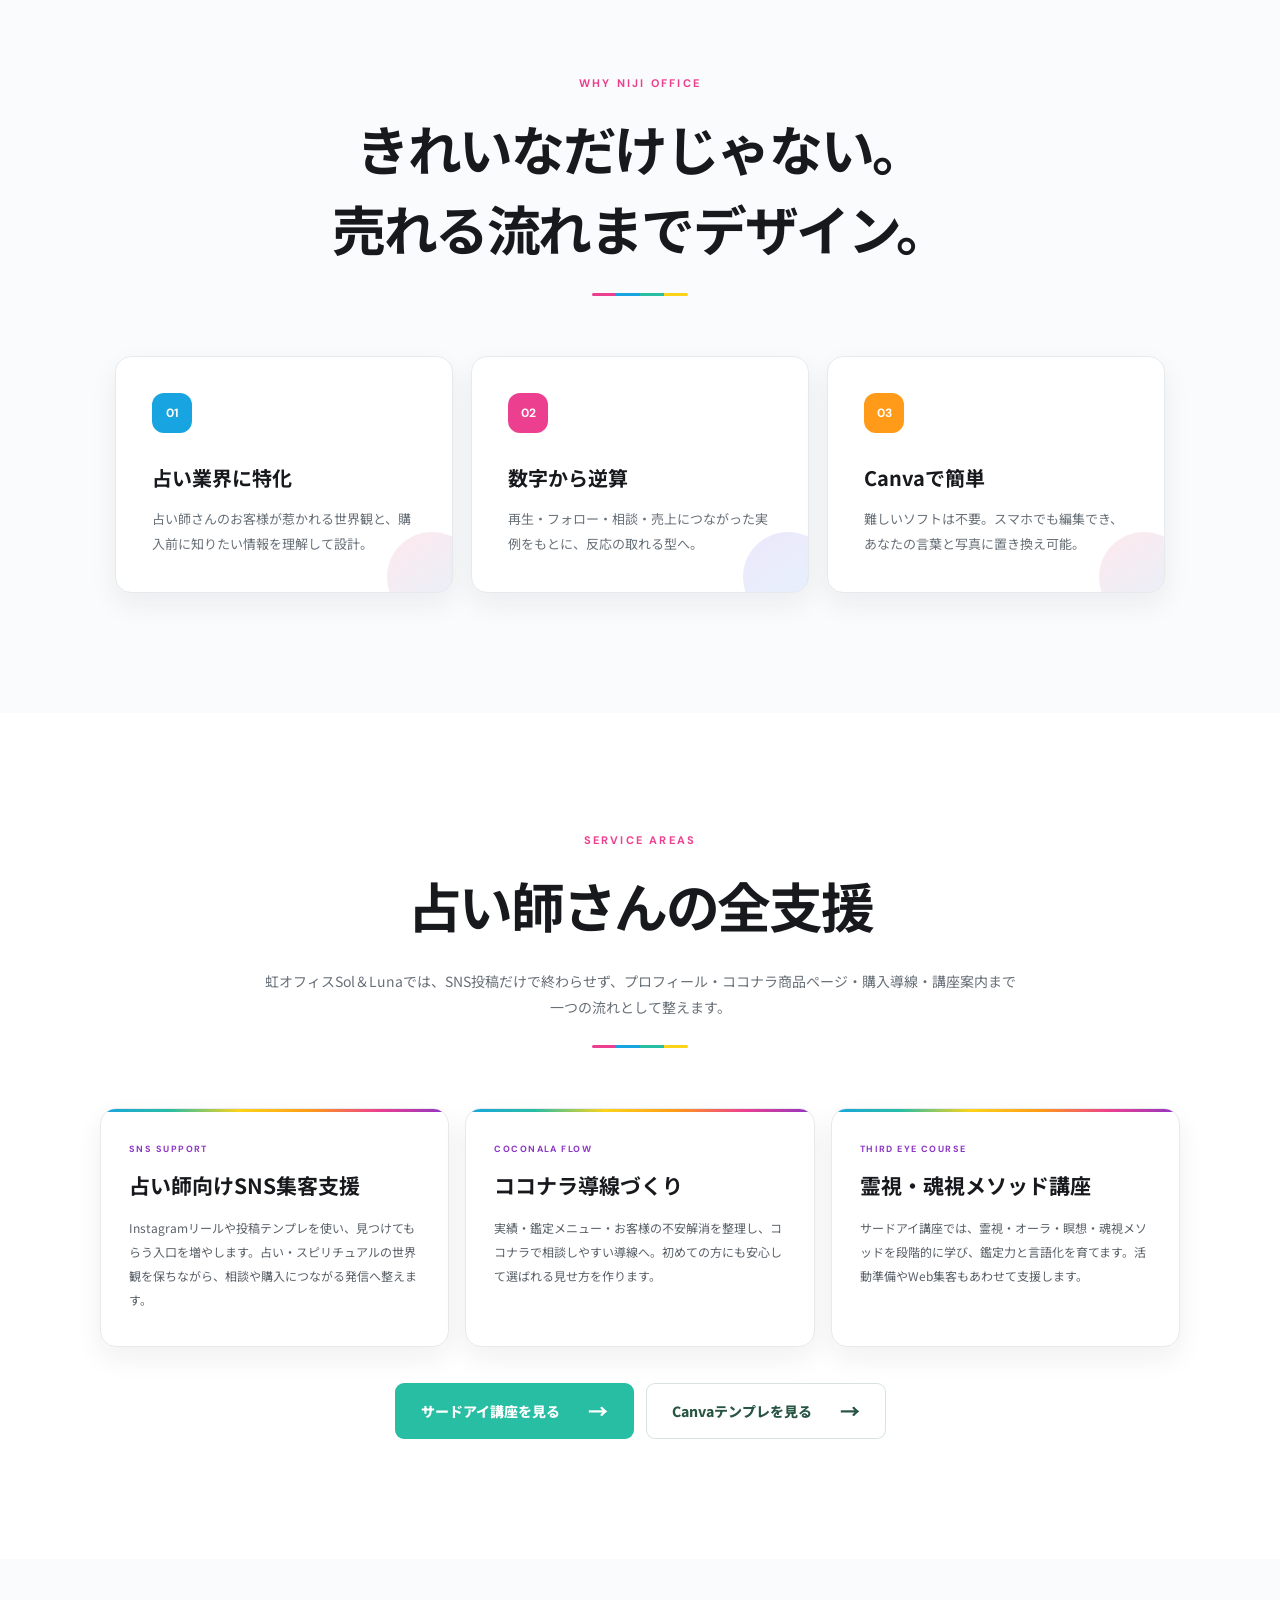
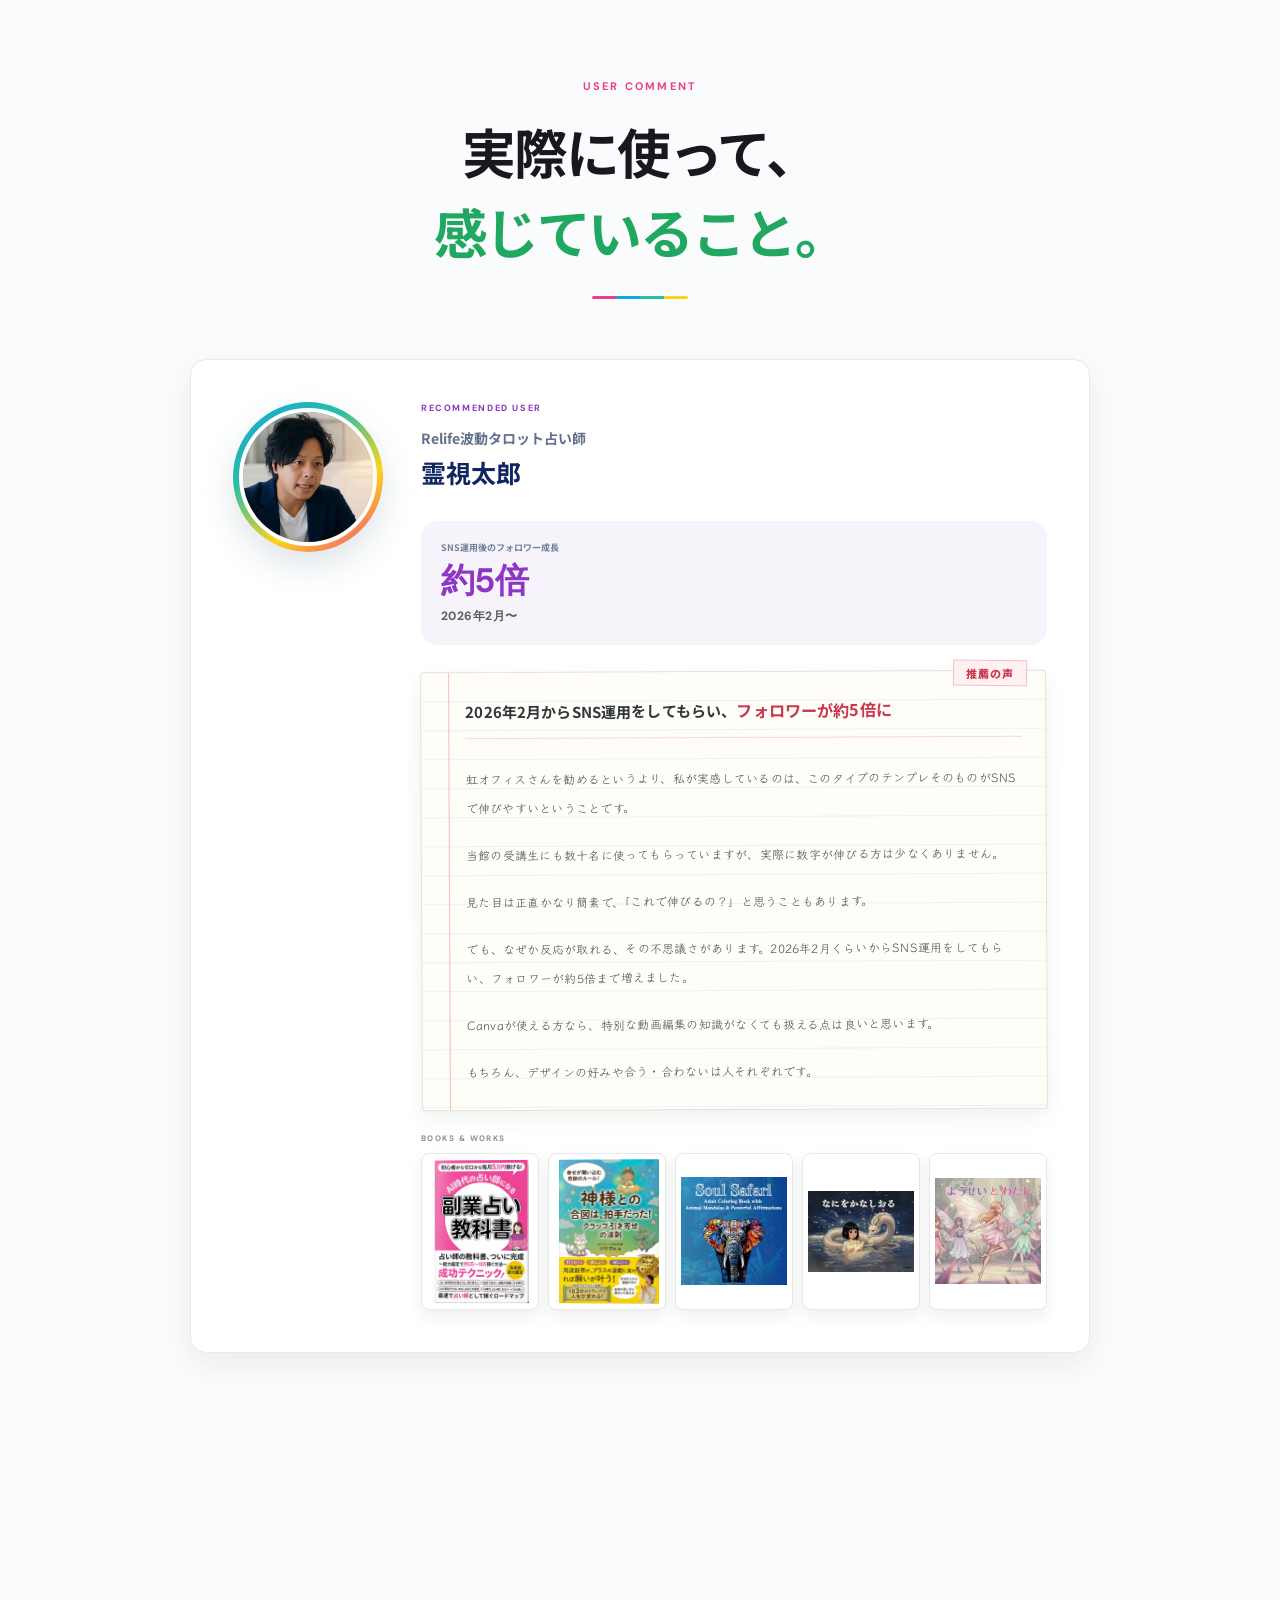
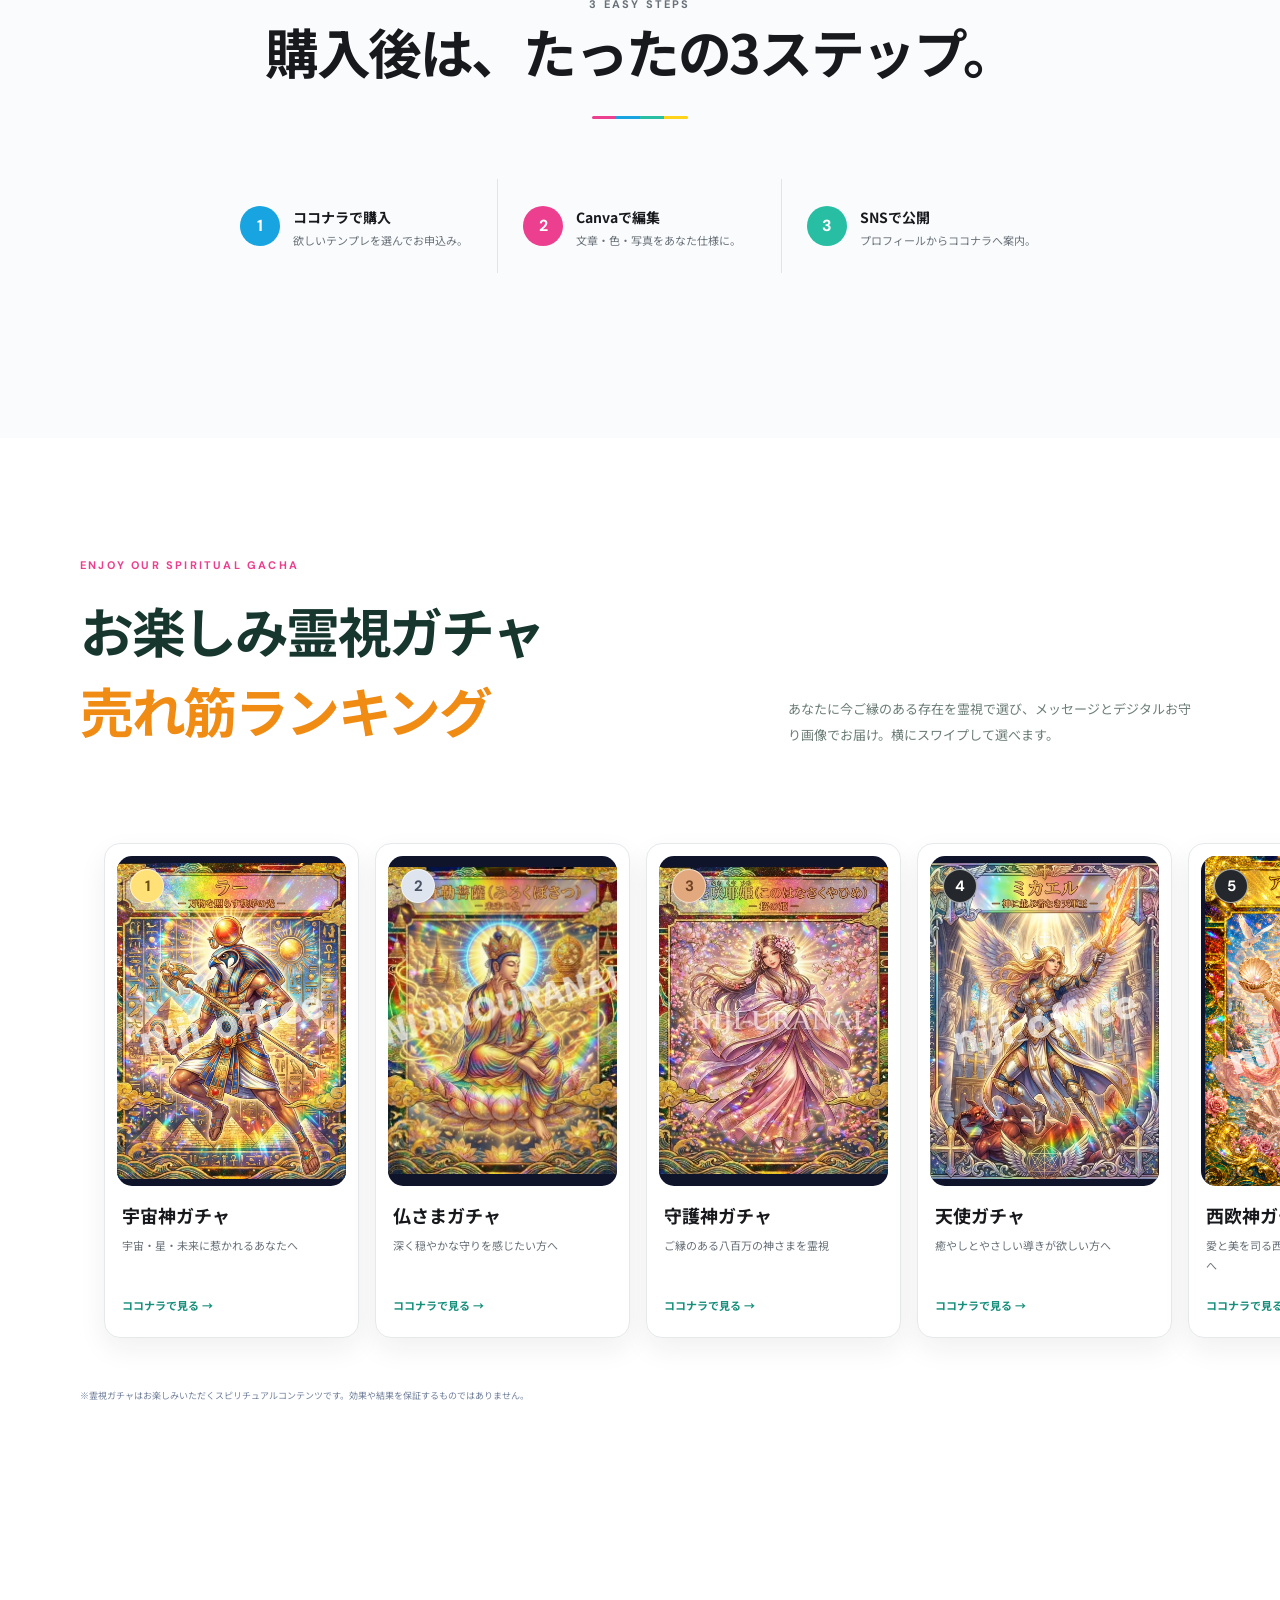
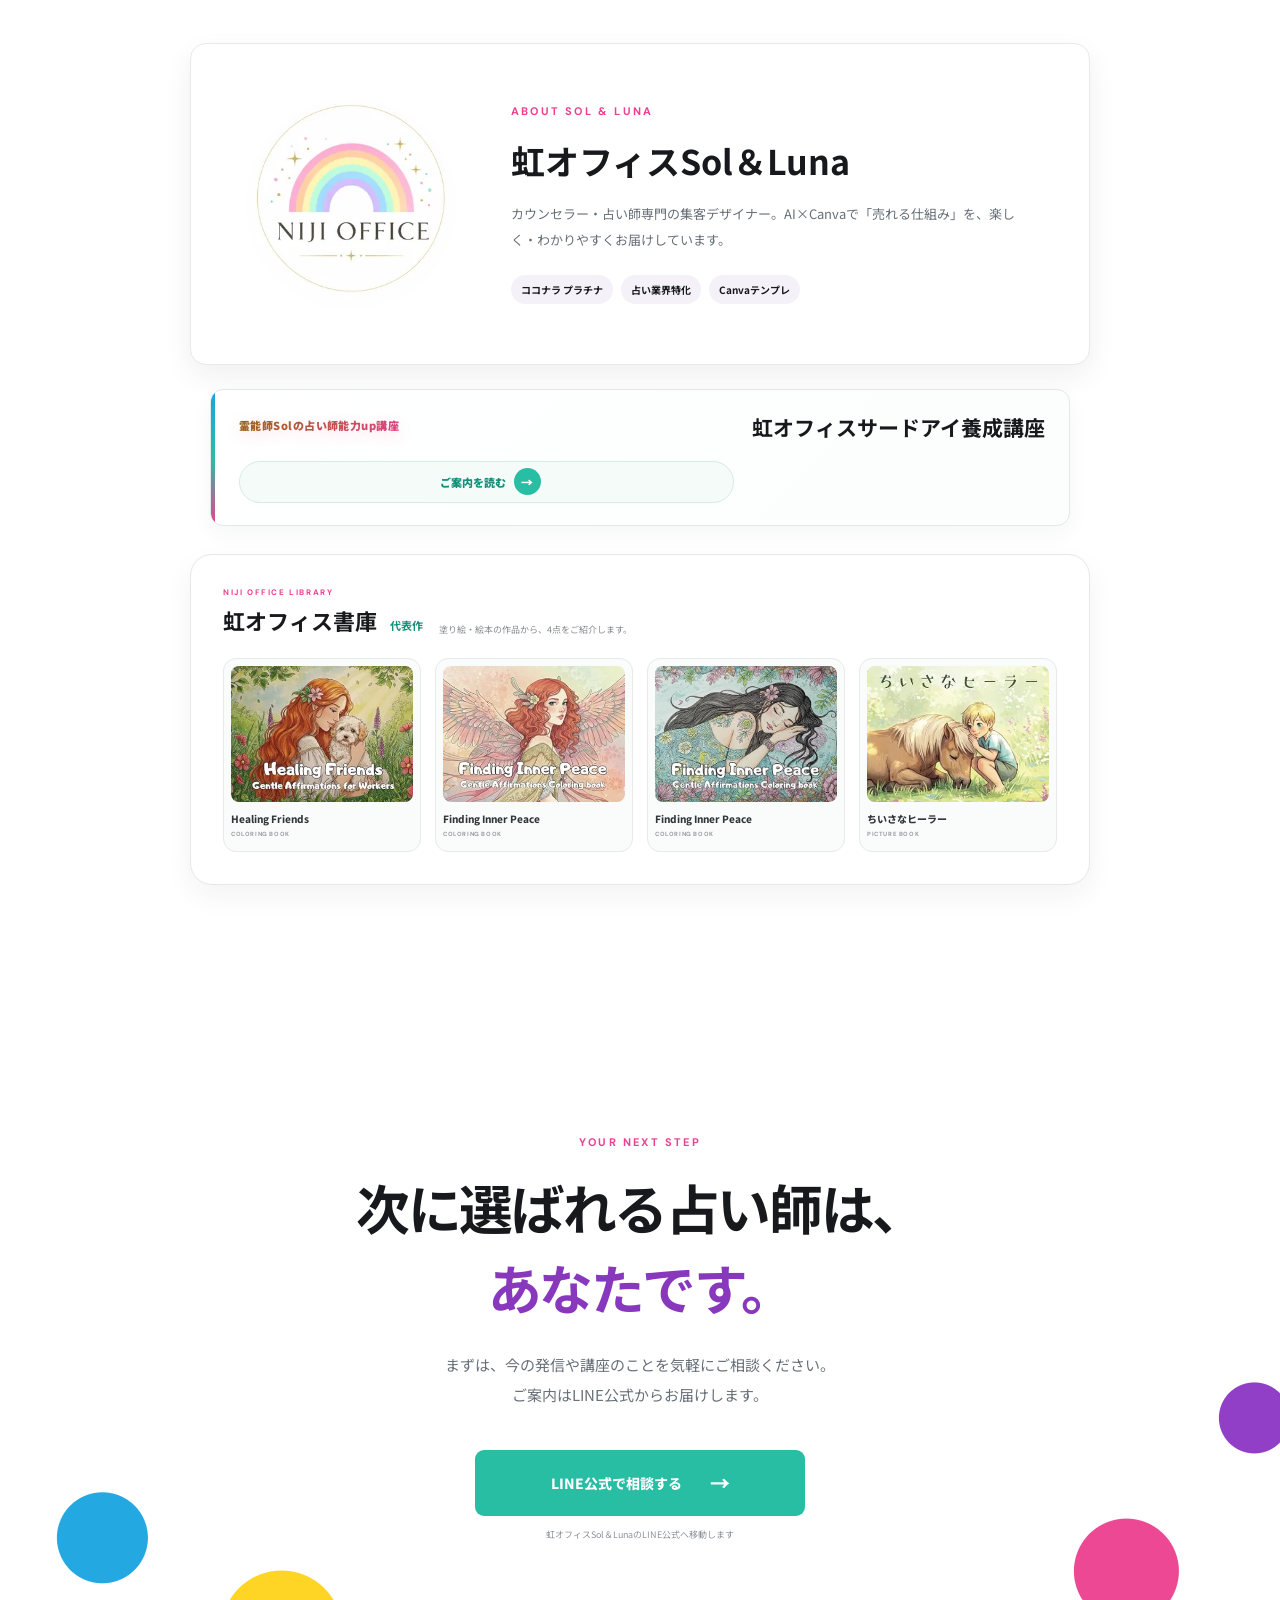
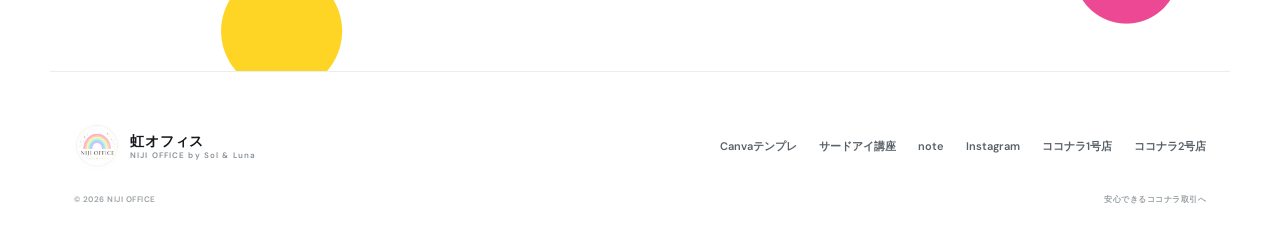
==== commit e93d71cc: "Enrich course teaser label color" ====
--- a/index.html
+++ b/index.html
@@ -27,7 +27,7 @@
   <link rel="preconnect" href="https://fonts.googleapis.com">
   <link rel="preconnect" href="https://fonts.gstatic.com" crossorigin>
   <link href="https://fonts.googleapis.com/css2?family=DM+Sans:wght@600;700&family=Klee+One:wght@400;600&family=Noto+Sans+JP:wght@400;500;600;700;800;900&display=swap" rel="stylesheet">
-  <link rel="stylesheet" href="styles.css?v=20260830-14">
+  <link rel="stylesheet" href="styles.css?v=20260830-15">
   <script defer src="app.js?v=20260623-2"></script>
   <script type="application/ld+json">
   {
--- a/styles.css
+++ b/styles.css
@@ -173,11 +173,11 @@
 .seo-services{background:#fff}.seo-services .section-title h2 span{color:#168f7b;background:none;-webkit-text-fill-color:currentColor}.seo-service-grid{max-width:1080px;margin:0 auto;display:grid;grid-template-columns:repeat(3,minmax(0,1fr));gap:16px}.seo-service-grid article{position:relative;padding:34px 28px;border:1px solid #e7eaec;border-radius:16px;background:#fff;box-shadow:0 11px 28px rgba(29,36,41,.065);overflow:hidden}.seo-service-grid article:before{content:"";position:absolute;top:0;left:0;width:100%;height:3px;background:linear-gradient(90deg,#18a4e0,#28bea4,#ffd31a,#ff9b18,#ec3f8f,#8d35c5)}.seo-service-grid span{display:block;margin-bottom:14px;color:#8d35c5;font:700 9px "DM Sans";letter-spacing:.16em}.seo-service-grid h3{margin:0 0 14px;color:#17191d;font-size:21px;line-height:1.55}.seo-service-grid p{margin:0;color:#596168;font-size:12px;line-height:2}.seo-service-links{max-width:760px;margin:36px auto 0;display:flex;align-items:center;justify-content:center;gap:12px;flex-wrap:wrap}
 @media(max-width:900px){.seo-service-grid{grid-template-columns:1fr}.seo-service-grid article{padding:30px 24px}.seo-service-links{align-items:stretch;flex-direction:column}.seo-service-links .button{width:100%}}
 
-.course-announce{position:relative;scroll-margin-top:96px;max-width:860px;margin:24px auto 0;display:grid;grid-template-columns:minmax(0,1fr) auto;align-items:center;gap:18px;padding:22px 24px 22px 28px;border:1px solid #e2e8e6;border-radius:13px;background:linear-gradient(135deg,#fff,#fbfefd);box-shadow:0 8px 22px rgba(29,36,41,.045);transition:.25s;overflow:hidden}.course-announce:before{content:"";position:absolute;left:0;top:0;width:4px;height:100%;background:linear-gradient(180deg,#18a4e0,#28bea4,#ec3f8f)}.course-announce span,.course-announce strong{display:block}.course-announce span{margin-bottom:5px;color:#168f7b;font-size:11px;font-weight:900;letter-spacing:.04em}.course-announce strong{color:#17191d;font-size:21px;line-height:1.45}.course-announce b{align-self:center;display:inline-flex;align-items:center;justify-content:center;gap:8px;min-height:42px;padding:0 8px 0 15px;border:1px solid #d7ebe5;border-radius:999px;background:#f5fbf8;color:#168f7b;font-size:12px;font-style:normal;font-weight:900;white-space:nowrap}.course-announce b small{font-size:11px}.course-announce b i{display:grid;place-items:center;width:27px;height:27px;border-radius:50%;background:#28bea4;color:#fff;font-style:normal;line-height:1}.course-announce:hover{transform:translateY(-2px);border-color:#cfe4de;box-shadow:0 14px 30px rgba(29,36,41,.07)}
+.course-announce{position:relative;scroll-margin-top:96px;max-width:860px;margin:24px auto 0;display:grid;grid-template-columns:minmax(0,1fr) auto;align-items:center;gap:18px;padding:22px 24px 22px 28px;border:1px solid #e2e8e6;border-radius:13px;background:linear-gradient(135deg,#fff,#fbfefd);box-shadow:0 8px 22px rgba(29,36,41,.045);transition:.25s;overflow:hidden}.course-announce:before{content:"";position:absolute;left:0;top:0;width:4px;height:100%;background:linear-gradient(180deg,#18a4e0,#28bea4,#ec3f8f)}.course-announce span,.course-announce strong{display:block}.course-announce span{margin-bottom:5px;background:linear-gradient(95deg,#9a6a19 0%,#ec3f8f 38%,#8d35c5 67%,#168f7b 100%);-webkit-background-clip:text;background-clip:text;color:#8d35c5;-webkit-text-fill-color:transparent;text-shadow:0 4px 16px rgba(236,63,143,.18);font-size:11px;font-weight:900;letter-spacing:.04em}.course-announce strong{color:#17191d;font-size:21px;line-height:1.45}.course-announce b{align-self:center;display:inline-flex;align-items:center;justify-content:center;gap:8px;min-height:42px;padding:0 8px 0 15px;border:1px solid #d7ebe5;border-radius:999px;background:#f5fbf8;color:#168f7b;font-size:12px;font-style:normal;font-weight:900;white-space:nowrap}.course-announce b small{font-size:11px}.course-announce b i{display:grid;place-items:center;width:27px;height:27px;border-radius:50%;background:#28bea4;color:#fff;font-style:normal;line-height:1}.course-announce:hover{transform:translateY(-2px);border-color:#cfe4de;box-shadow:0 14px 30px rgba(29,36,41,.07)}
 .course-announce-after-platinum{margin-top:22px}
 .course-announce-illustration{position:absolute;right:8px;bottom:-18px;z-index:0;width:156px;max-width:42%;height:auto;border-radius:20px;opacity:.98;pointer-events:none;filter:saturate(1.02) contrast(1.01)}.course-announce>*:not(.course-announce-illustration){position:relative;z-index:1}.course-announce-after-platinum:after{display:none}
 .platinum-copy h2 small{display:block;margin:0 0 6px;color:#70777b;font-size:13px;font-weight:900;line-height:1;letter-spacing:.08em}.platinum-copy h2 strong{display:block;line-height:1.28}
-@media(min-width:1100px){.platinum-course-layout{display:grid;grid-template-columns:minmax(710px,1fr) minmax(340px,380px);align-items:stretch;gap:26px}.platinum-course-layout .platinum-trust{max-width:none;height:100%;margin:0;grid-template-columns:244px minmax(0,1fr);gap:32px;padding:36px 38px}.platinum-course-layout .platinum-badges{justify-content:flex-start;gap:14px}.platinum-course-layout .platinum-badges .platinum-mark{width:112px;height:112px;flex-basis:112px}.platinum-course-layout .platinum-copy{padding-top:2px}.platinum-course-layout .platinum-copy h2{font-size:29px;line-height:1.42}.platinum-course-layout .platinum-copy>span{max-width:360px;margin-top:14px;line-height:1.9}.platinum-course-layout .platinum-route{grid-column:1/-1;border-left:0;border-top:1px solid #e6e9ea;padding:20px 0 0}.platinum-course-layout .course-announce-after-platinum{max-width:none;height:100%;min-height:274px;margin:0;grid-template-columns:1fr;align-content:center;gap:22px;padding:38px 144px 34px 34px;border-color:#dfe9e6;background:#fff;box-shadow:0 20px 46px rgba(28,75,58,.07)}.platinum-course-layout .course-announce-after-platinum:before{width:6px;background:linear-gradient(180deg,#18a4e0 0%,#28bea4 52%,#ec3f8f 100%)}.platinum-course-layout .course-announce-after-platinum span{margin:0;color:#168f7b;font-size:12px;letter-spacing:.08em}.platinum-course-layout .course-announce-after-platinum strong{font-size:28px;line-height:1.42;letter-spacing:0}.platinum-course-layout .course-announce-after-platinum b{width:max-content;min-height:46px;padding-left:17px;box-shadow:0 8px 18px rgba(40,190,164,.12)}.platinum-course-layout .course-announce-illustration{right:0;bottom:-12px;width:188px;max-width:50%}.platinum-course-layout .course-announce:after{display:none}}
+@media(min-width:1100px){.platinum-course-layout{display:grid;grid-template-columns:minmax(710px,1fr) minmax(340px,380px);align-items:stretch;gap:26px}.platinum-course-layout .platinum-trust{max-width:none;height:100%;margin:0;grid-template-columns:244px minmax(0,1fr);gap:32px;padding:36px 38px}.platinum-course-layout .platinum-badges{justify-content:flex-start;gap:14px}.platinum-course-layout .platinum-badges .platinum-mark{width:112px;height:112px;flex-basis:112px}.platinum-course-layout .platinum-copy{padding-top:2px}.platinum-course-layout .platinum-copy h2{font-size:29px;line-height:1.42}.platinum-course-layout .platinum-copy>span{max-width:360px;margin-top:14px;line-height:1.9}.platinum-course-layout .platinum-route{grid-column:1/-1;border-left:0;border-top:1px solid #e6e9ea;padding:20px 0 0}.platinum-course-layout .course-announce-after-platinum{max-width:none;height:100%;min-height:274px;margin:0;grid-template-columns:1fr;align-content:center;gap:22px;padding:38px 144px 34px 34px;border-color:#dfe9e6;background:#fff;box-shadow:0 20px 46px rgba(28,75,58,.07)}.platinum-course-layout .course-announce-after-platinum:before{width:6px;background:linear-gradient(180deg,#18a4e0 0%,#28bea4 52%,#ec3f8f 100%)}.platinum-course-layout .course-announce-after-platinum span{margin:0;font-size:12px;letter-spacing:.08em}.platinum-course-layout .course-announce-after-platinum strong{font-size:28px;line-height:1.42;letter-spacing:0}.platinum-course-layout .course-announce-after-platinum b{width:max-content;min-height:46px;padding-left:17px;box-shadow:0 8px 18px rgba(40,190,164,.12)}.platinum-course-layout .course-announce-illustration{right:0;bottom:-12px;width:188px;max-width:50%}.platinum-course-layout .course-announce:after{display:none}}
 .course-page{background:#fff}.course-page .header-cta{background:#28bea4}.course-hero{position:relative;padding:150px 24px 90px;overflow:hidden;background:#fff}.course-hero:before{content:"";position:absolute;right:-80px;top:120px;width:310px;height:310px;border-radius:50%;background:radial-gradient(circle,#fff7bc 0 28%,rgba(236,63,143,.16) 29% 48%,transparent 49%)}.course-hero:after{content:"";position:absolute;left:-90px;bottom:-100px;width:260px;height:260px;border-radius:50%;background:radial-gradient(circle,#18a4e0 0 22%,#28bea4 23% 38%,transparent 39%);opacity:.18}.course-hero-inner{position:relative;z-index:2;max-width:980px;margin:auto}.course-hero h1{margin:0 0 24px;color:#17191d;font-size:clamp(38px,5.6vw,70px);line-height:1.35;letter-spacing:-.04em}.course-hero h1 span{background:linear-gradient(95deg,#ec3f8f,#8d35c5 55%,#18a4e0);-webkit-background-clip:text;background-clip:text;color:transparent;-webkit-text-fill-color:transparent}.course-hero p{max-width:720px;margin:0;color:#4f565c;font-size:16px;line-height:2}.course-hero-points{display:flex;flex-wrap:wrap;gap:10px;margin-top:28px}.course-hero-points span{padding:9px 12px;border:1px solid #e3e8eb;border-radius:999px;background:#fff;font-size:11px;font-weight:800;box-shadow:0 7px 18px rgba(29,36,41,.055)}
 .course-section{padding:80px 24px;background:#fff}.course-soft{background:#fafbfc}.course-panel{max-width:1040px;margin:auto;padding:46px;border:1px solid #e4e8ea;border-radius:18px;background:#fff;box-shadow:0 14px 34px rgba(29,36,41,.06)}.course-panel>.kicker{margin-bottom:12px}.course-panel h2{margin:0 0 20px;color:#17191d;font-size:clamp(30px,4vw,46px);line-height:1.4;letter-spacing:-.035em}.course-intro,.course-lead{margin:0 0 28px;color:#4f565c;font-size:14px;line-height:2}.course-note{margin:24px 0 0;padding-top:16px;border-top:1px dashed #dfe5e8;color:#767f86;font-size:11px;line-height:1.8}.course-steps{display:grid;gap:14px}.course-step{position:relative;display:grid;grid-template-columns:270px 1fr;gap:28px;padding:24px;border:1px solid #e5e9eb;border-left:5px solid var(--step);border-radius:14px;background:#fff}.course-step span{display:grid;place-items:center;width:44px;height:44px;margin-bottom:12px;color:#fff;border-radius:50%;background:var(--step);font:700 13px "DM Sans";letter-spacing:.04em}.course-step h3{margin:0;color:#17191d;font-size:20px;line-height:1.45}.course-step small{display:inline-block;margin-top:8px;padding:4px 10px;border-radius:999px;background:#f5f7f8;color:#667177;font-size:10px;font-weight:800}.course-step p{margin:0;color:#4f565c;font-size:13px;line-height:2}.course-step b{grid-column:2;margin-top:-10px;padding:14px 16px;border-radius:10px;background:#fff9ed;color:#76522a;font-size:12px;line-height:1.8}
 .work-grid,.method-list{display:grid;grid-template-columns:repeat(2,minmax(0,1fr));gap:14px}.work-grid-wide{grid-template-columns:repeat(3,minmax(0,1fr))}.work-grid article,.method-list article{padding:22px;border:1px solid #e5e9eb;border-radius:14px;background:#fff}.work-grid article:nth-child(3n+1),.method-list article:nth-child(3n+1){border-top:3px solid #18a4e0}.work-grid article:nth-child(3n+2),.method-list article:nth-child(3n+2){border-top:3px solid #ec3f8f}.work-grid article:nth-child(3n),.method-list article:nth-child(3n){border-top:3px solid #ff9b18}.work-grid h3,.method-list h3{margin:0 0 10px;color:#17191d;font-size:17px;line-height:1.55}.work-grid p,.method-list p{margin:0;color:#59646b;font-size:12px;line-height:1.9}.method-list span{display:block;margin-bottom:12px;color:#8d35c5;font:700 10px "DM Sans";letter-spacing:.18em}.soul-method{padding:28px;border:1px solid #e4e8ea;border-radius:16px;background:linear-gradient(135deg,#fff,#fbfefd)}.soul-catch{margin:0 0 18px;color:#17191d;font-size:clamp(24px,3vw,38px);font-weight:900;line-height:1.45;letter-spacing:-.03em}.soul-catch:after{content:"";display:block;width:58px;height:3px;margin-top:14px;border-radius:999px;background:linear-gradient(90deg,#18a4e0,#28bea4,#ec3f8f)}.soul-list{grid-template-columns:repeat(3,minmax(0,1fr))}.soul-method-link{width:max-content;margin-top:24px}.compare-wrap{overflow-x:auto}.course-compare{width:100%;min-width:620px;border-collapse:collapse;font-size:13px}.course-compare th,.course-compare td{padding:15px 16px;border:1px solid #e2e7ea;text-align:left;line-height:1.8}.course-compare th{color:#17191d;background:#f7f9fa}.course-compare td:nth-child(2){color:#168f7b;font-weight:800}.course-cta{position:relative;padding:100px 24px;text-align:center;background:#fff;overflow:hidden}.course-cta:before{content:"";position:absolute;inset:0;background:radial-gradient(circle at 8% 80%,#18a4e0 0 45px,transparent 46px),radial-gradient(circle at 22% 94%,#ffd31a 0 60px,transparent 61px),radial-gradient(circle at 88% 85%,#ec3f8f 0 52px,transparent 53px),radial-gradient(circle at 98% 62%,#8d35c5 0 35px,transparent 36px);opacity:.18}.course-cta>div{position:relative;z-index:2;max-width:720px;margin:auto}.course-cta h2{margin:0 0 18px;color:#17191d;font-size:clamp(30px,4vw,48px);line-height:1.45}.course-cta h2 span{color:#8838bd}.course-cta p{margin:0;color:#59646b;font-size:14px;line-height:2}
